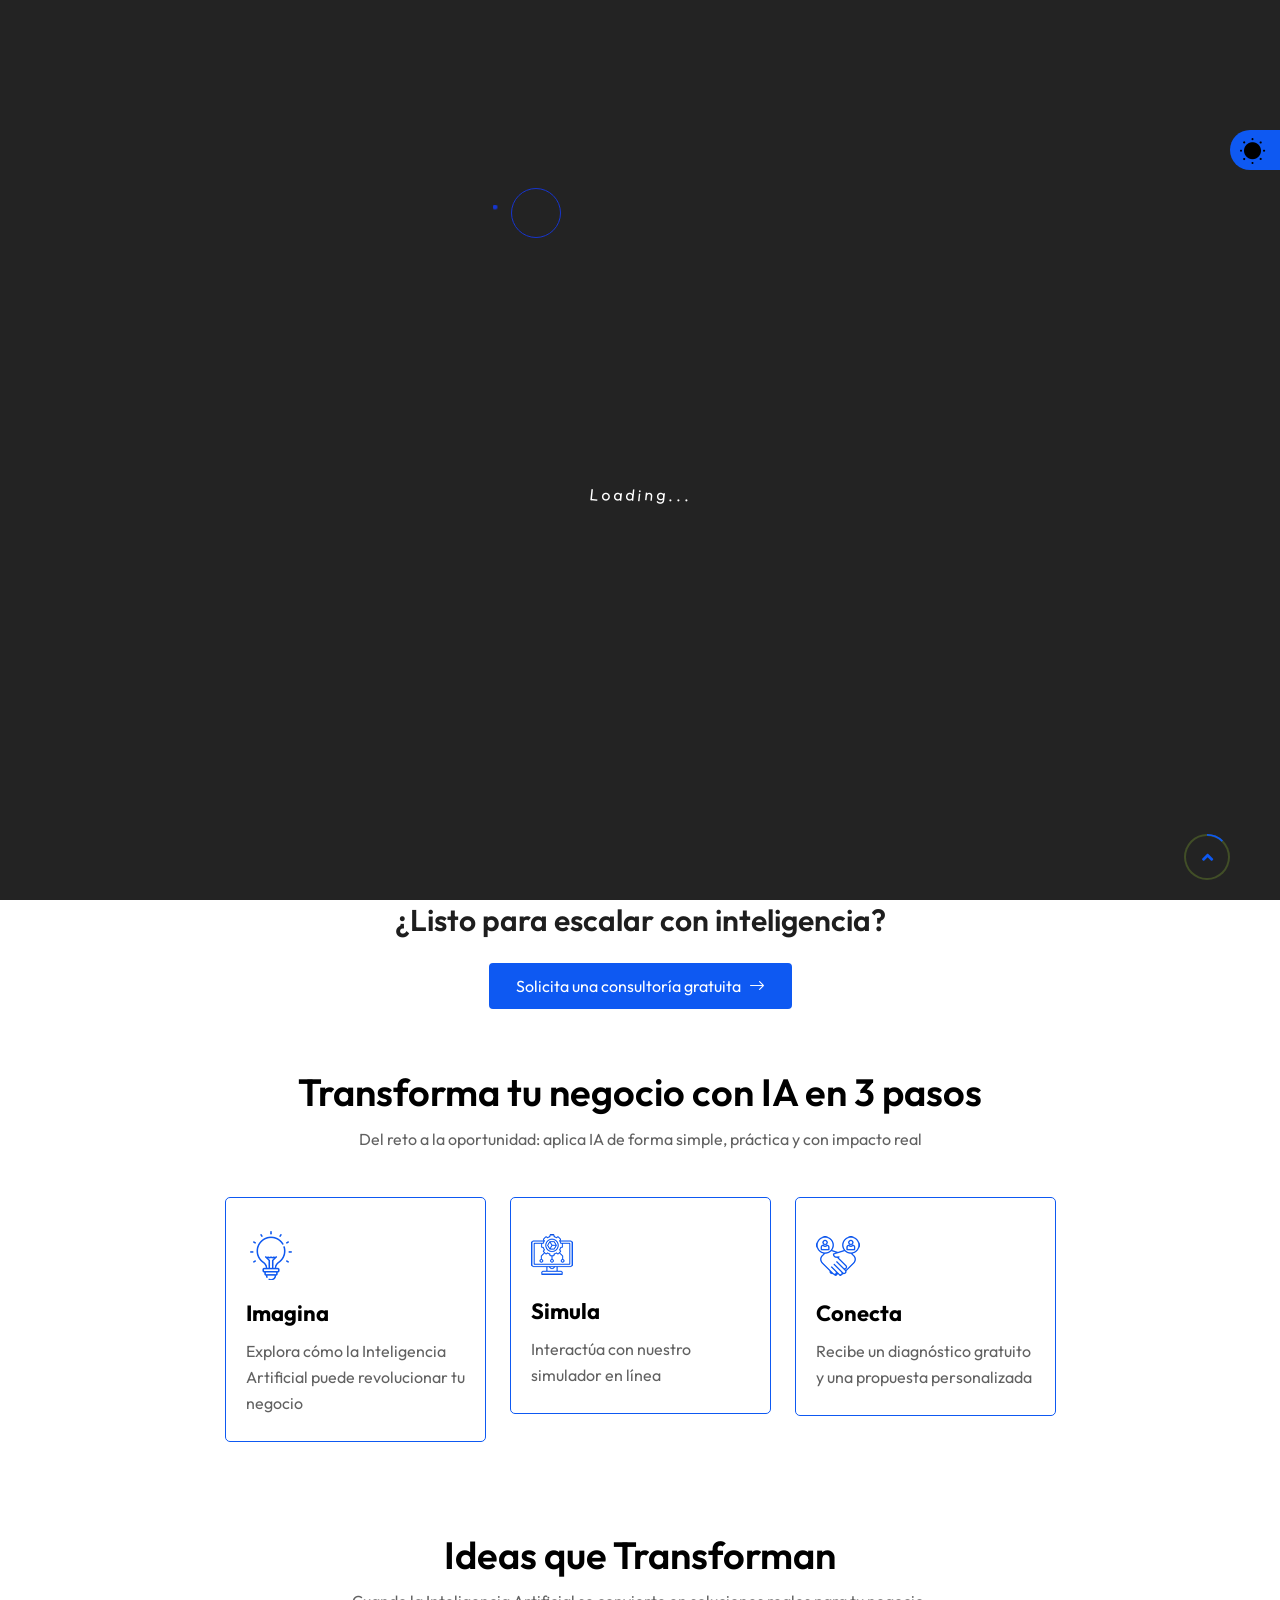
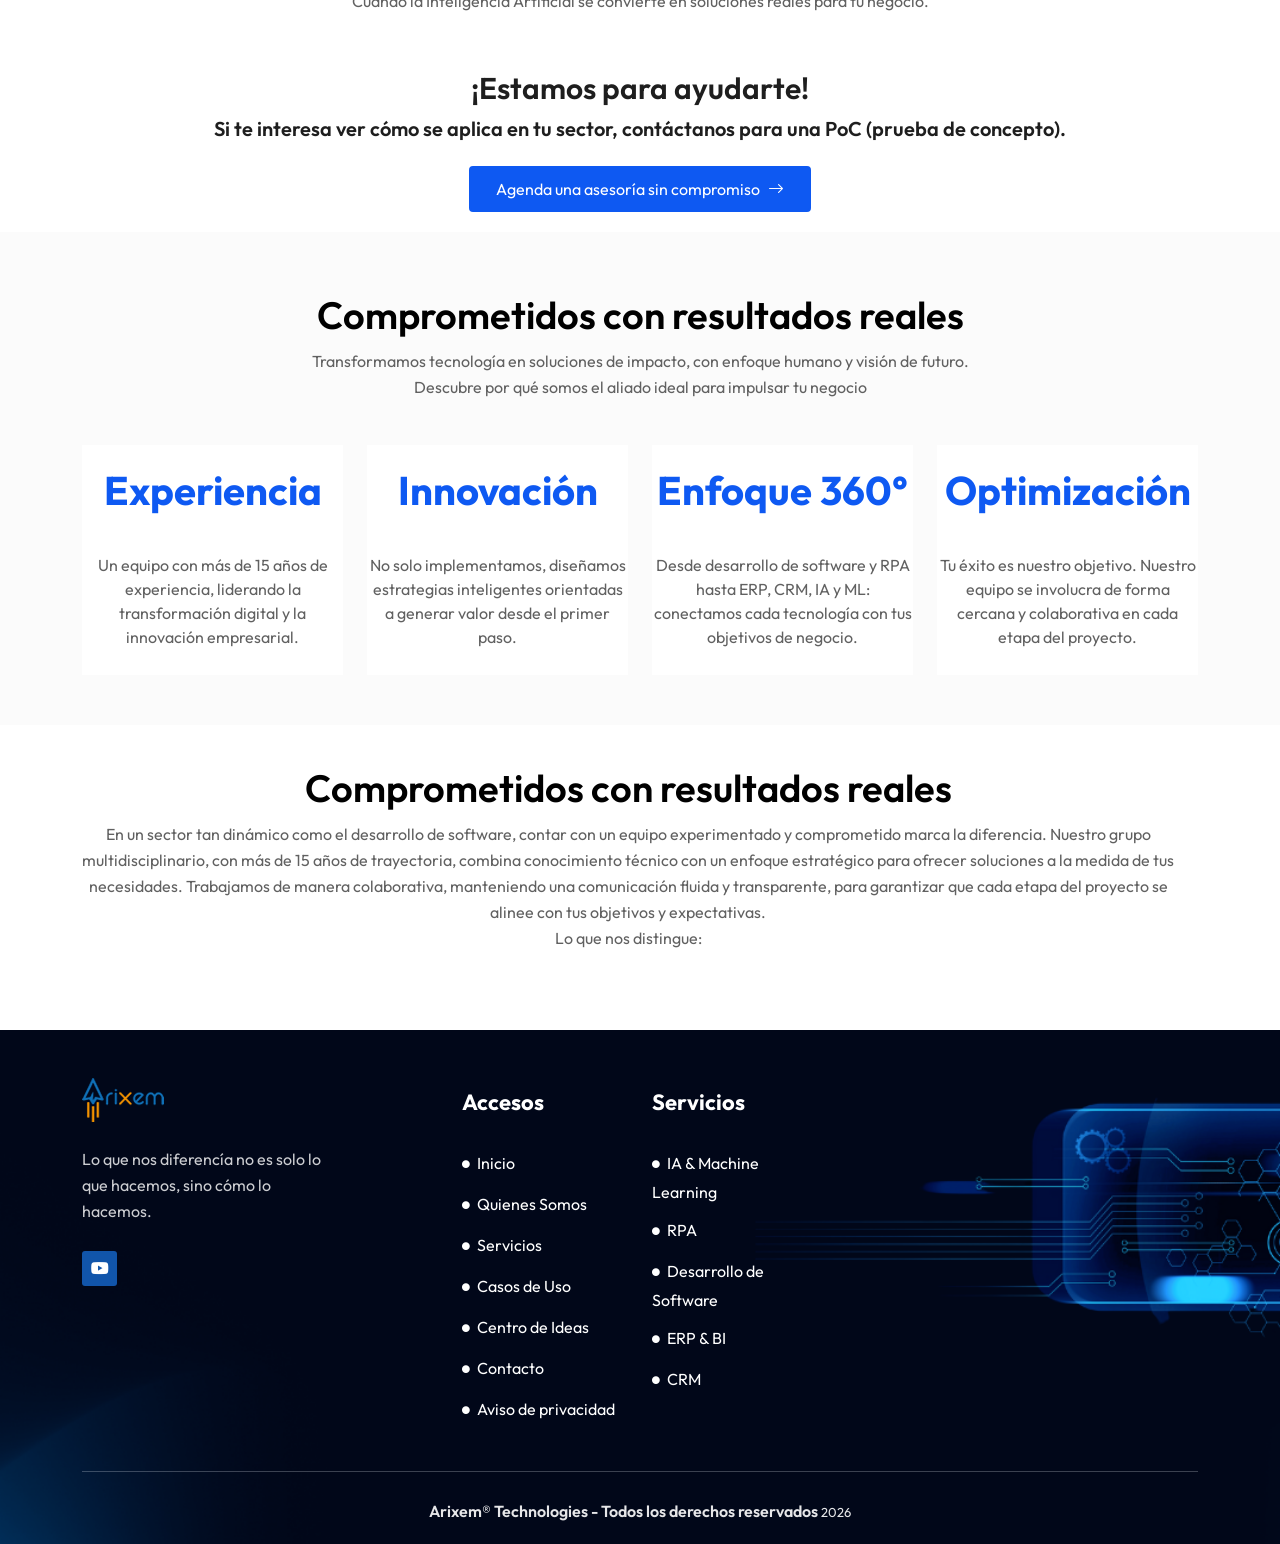
==== index.html @ f482f7c0 "feat: initial commit - static site migration from IONOS" ====
<!DOCTYPE html>
<html lang="en-US">
    <head>
        <meta charset="UTF-8" />
        <meta http-equiv="x-ua-compatible" content="ie=edge" />
        <title>Arixem Technologies</title>
        <meta name="description" content="" />
        <meta name="viewport" content="width=device-width, initial-scale=1" />
        <!-- Favicon -->
        <link rel="icon" type="image/png" sizes="56x56" href="assets/images/fav-icon/icon.png" />

        <!-- bootstrap CSS -->
        <link rel="stylesheet" href="assets/css/bootstrap.min.css" type="text/css" media="all" />
        <!-- carousel CSS -->
        <link rel="stylesheet" href="assets/css/owl.carousel.min.css" type="text/css" media="all" />
        <!-- animate CSS -->
        <link rel="stylesheet" href="assets/css/animate.css" type="text/css" media="all" />
        <!-- animated-text CSS -->
        <link rel="stylesheet" href="assets/css/animated-text.css" type="text/css" media="all" />
        <!-- font-awesome CSS -->
        <link rel="stylesheet" href="assets/css/all.min.css" type="text/css" media="all" />
        <!-- font-flaticon CSS -->
        <link rel="stylesheet" href="assets/css/flaticon.css" type="text/css" media="all" />
        <!-- theme-default CSS -->
        <link rel="stylesheet" href="assets/css/theme-default.css" type="text/css" media="all" />
        <!-- meanmenu CSS -->
        <link rel="stylesheet" href="assets/css/meanmenu.min.css" type="text/css" media="all" />
        <!-- transitions CSS -->
        <link rel="stylesheet" href="assets/css/owl.transitions.css" type="text/css" media="all" />
        <!-- venobox CSS -->
        <link rel="stylesheet" href="venobox/venobox.css" type="text/css" media="all" />
        <!-- bootstrap icons -->
        <link rel="stylesheet" href="assets/css/bootstrap-icons.css" type="text/css" media="all" />
        <!-- Main Style CSS -->
        <link rel="stylesheet" href="assets/css/style.css" type="text/css" media="all" />
        <!-- responsive CSS -->
        <link rel="stylesheet" href="assets/css/responsive.css" type="text/css" media="all" />
        <!-- ScrollCue CSS -->
        <link rel="stylesheet" href="assets/css/scrollCue.css" type="text/css" media="all" />

        <link rel="stylesheet" href="assets/css/dark.css" type="text/css" media="all" />
        <!-- modernizr js -->
        <script src="assets/js/vendor/modernizr-3.5.0.min.js"></script>
    </head>

    <body>
        <!--========== loder========= -->

        <div class="loader_bg">
            <div class="main-page">
                <div class="loader">
                    <div class="spin-blend"></div>
                    <div class="spin-blend"></div>
                    <div class="spin-blend"></div>
                    <div class="spin-blend"></div>
                    <div class="spin-blend"></div>
                </div>
                <div class="loading-text">
                    <div class="letter">L</div>
                    <div class="letter">o</div>
                    <div class="letter">a</div>
                    <div class="letter">d</div>
                    <div class="letter">i</div>
                    <div class="letter">n</div>
                    <div class="letter">g</div>
                    <div class="letter">.</div>
                    <div class="letter">.</div>
                    <div class="letter">.</div>
                </div>
            </div>
        </div>
        <!-- ==========loder-end ===============-->

        <div class="xs-sidebar-group info-group">
            <div class="xs-overlay xs-bg-black"></div>
            <div class="xs-sidebar-widget">
                <div class="sidebar-widget-container">
                    <div class="widget-heading">
                        <a href="#" class="close-side-widget">
                            <i class="far fa-times-circle"></i>
                        </a>
                    </div>
                    <div class="sidebar-textwidget">
                        <!-- Sidebar Info Content -->
                        <div class="sidebar-info-contents">
                            <div class="content-inner">
                                <div class="nav-logo">
                                    <a href="index.html"><img src="assets/images/home-1/f-logo.png" alt="logo" /></a>
                                </div>
                                <div class="content-box">
                                    <h2>Lo que nos mueve</h2>
                                    <p class="text">
                                        Impulsamos la transformación digital a través de soluciones estratégicas,
                                        integrando tecnología avanzada con un enfoque humano y cercano. Nuestro equipo
                                        multidisciplinario transforma innovación en eficiencia y datos en ventaja
                                        competitiva.
                                    </p>
                                </div>
                                <div class="contact-info">
                                    <h2>Contactanos</h2>
                                    <ul class="list-style-one">
                                        <li><span class="icon flaticon-email"></span>contacto@arixem.com.mx</li>
                                        <li>
                                            <span> <i class="bi bi-telephone-inbound"></i> </span>(+52) 55-8000-8348
                                        </li>
                                        <li>
                                            <span><i class="bi bi-geo-alt"></i></span>Javier Barros Sierra 540 Torre 1
                                            Piso 5, Santa Fe, Ciudad de México.
                                        </li>
                                        <li>
                                            <span><i class="bi bi-clock"></i></span>Lunes a Viernes: 09.00 a 18.00
                                        </li>
                                    </ul>
                                </div>
                                <!-- Social Box -->
                                <ul class="social-box">
                                    <li class="youtube">
                                        <a
                                            href="https://www.youtube.com/@arixemtechnologies"
                                            target="_blank"
                                            class="fab fa-youtube"
                                        ></a>
                                    </li>
                                </ul>
                            </div>
                        </div>
                    </div>
                </div>
            </div>
        </div>

        <div class="light-btn">
            <button class="switch" type="button" onclick="themeToggle()">
                <i class="bi bi-moon-fill"></i>
                <i class="bi bi-brightness-low-fill"></i>
            </button>
        </div>

        <!--==================================================-->
        <!-- start curser Area -->
        <!--==================================================-->

        <div class="curser" style="left: 536px; top: 213px"></div>
        <div class="curser2" style="left: 495px; top: 207px"></div>

        <!--==================================================-->
        <!-- End curser Area -->
        <!--==================================================-->
        <div id="menu-placeholder"></div>

        <!--==================================================-->
        <!-- Start Technology Hero Area -->
        <!--==================================================-->

        <!--==================================================-->
        <!-- start home-section  -->
        <!--==================================================-->

        <div class="hero-slide owl-carousel">
            <div class="slider-area align-items-center d-flex">
                <div class="container">
                    <div class="row">
                        <div class="col-lg-12">
                            <div class="slider-title">
                                <h1>
                                    El futuro no se espera, <br />
                                    se diseña
                                </h1>
                                <p>
                                    Con Inteligencia Artificial, transformamos procesos en ventajas, <br />
                                    innovación en crecimiento y datos en decisiones que definen <br />
                                    el liderazgo digital.
                                </p>
                                <p>¿Te imaginas todo lo que podrías lograr con la tecnología adecuada?</p>
                            </div>
                            <div class="section-button">
                                <a href="contact.html">Solicita una demo sin costo <i class="bi bi-arrow-right"></i></a>
                            </div>
                        </div>
                    </div>
                </div>
            </div>
            <div class="slider-area hero-bg align-items-center d-flex">
                <div class="container">
                    <div class="row">
                        <div class="col-lg-12">
                            <div class="slider-title">
                                <h1>
                                    El futuro lo lidera <br />
                                    quien actúa hoy
                                </h1>
                                <p>
                                    En Arixem, transformamos procesos, datos y visión de negocio <br />
                                    en resultados tangibles con ayuda de Inteligencia Artificial.
                                </p>
                                <p>¿Te imaginas todo lo que podrías lograr con la tecnología adecuada?</p>
                            </div>
                            <div class="section-button">
                                <a href="contact.html">Solicita una demo sin costo <i class="bi bi-arrow-right"></i></a>
                            </div>
                        </div>
                    </div>
                </div>
            </div>
        </div>

        <!--==================================================-->
        <!-- End Technology Hero Area -->
        <!--==================================================-->

        <!--==================================================-->
        <!-- Start Technology About Area -->
        <!--==================================================-->
        <div class="about-section">
            <div class="container">
                <div class="row align-items-center">
                    <div class="col-lg-6">
                        <div class="about-shape">
                            <img src="assets/images/home-1/about-shape.png" alt="" />
                        </div>
                        <div class="about-thumb">
                            <img src="assets/images/home-1/about-thumb.png" alt="" />
                        </div>
                    </div>
                    <div class="col-lg-6" data-cue="zoomIn">
                        <div class="section-title style-one">
                            <h2>
                                Tecnología con propósito, <br />
                                Impacto con visión de futuro
                            </h2>
                            <p>
                                Desarrollamos soluciones pensadas para transformar empresas y mejorar la vida de las
                                personas. Desde IA hasta automatización y software a medida, conectamos estrategia,
                                datos y talento para acelerar resultados reales.
                            </p>
                            <div class="about-content">
                                <ul>
                                    <li>
                                        <span><i class="fas fa-square-full"></i></span> Especialistas en IA, ML y
                                        automatización.
                                    </li>
                                    <li>
                                        <span><i class="fas fa-square-full"></i></span> Soluciones a medida con visión
                                        estratégica.
                                    </li>
                                    <li>
                                        <span><i class="fas fa-square-full"></i></span> Acompañamiento integral desde la
                                        idea hasta su Implementación.
                                    </li>
                                </ul>
                            </div>
                            <div class="about-button pt-25">
                                <a href="about.html">Conoce más <i class="bi bi-arrow-right"></i></a>
                            </div>
                        </div>
                    </div>
                </div>
            </div>
        </div>
        <br /><br />

        <!--==================================================-->
        <!-- End Technology About Area -->
        <!--==================================================-->

        <!--==================================================-->
        <!-- Start Technology service Area -->
        <!--==================================================-->

        <div class="service-infinite">
            <div class="container">
                <div class="row">
                    <div class="col-lg-12">
                        <div class="section-title text-center styles">
                            <h2>Tecnología estratégica para escalar tu negocio</h2>
                        </div>
                        <div class="service-disc">
                            <p>Transformamos procesos en ventajas competitivas con innovación</p>
                        </div>
                    </div>
                </div>
                <div class="row">
                    <div class="section-list owl-carousel">
                        <div class="col-lg-12" data-cue="zoomIn">
                            <div class="service-single-box">
                                <div class="service-thumb">
                                    <img src="assets/images/home-1/ser-1.png" alt="" />
                                </div>
                                <div class="service-content text-center">
                                    <div class="sub-title">
                                        <h3>Inteligencia Artificial & Machine Learning</h3>
                                    </div>
                                    <div class="services-disc">
                                        <p>
                                            Modelos predictivos y análisis avanzado que convierten datos en decisiones.
                                        </p>
                                    </div>
                                    <div class="service-button">
                                        <a href="service.html#service-section"
                                            >Ver más <i class="bi bi-arrow-right"></i
                                        ></a>
                                    </div>
                                </div>
                            </div>
                        </div>
                        <div class="col-lg-12" data-cue="zoomIn">
                            <div class="service-single-box">
                                <div class="service-thumb">
                                    <img src="assets/images/home-1/ser-2.png" alt="" />
                                </div>
                                <div class="service-content text-center">
                                    <div class="sub-title">
                                        <h3>Automatización de Procesos (RPA)</h3>
                                    </div>
                                    <div class="services-disc">
                                        <p>
                                            Robots de software que optimizan tareas repetitivas y mejoran la eficiencia
                                            operativa.
                                        </p>
                                    </div>
                                    <div class="service-button">
                                        <a href="service.html#service-section"
                                            >Ver más <i class="bi bi-arrow-right"></i
                                        ></a>
                                    </div>
                                </div>
                            </div>
                        </div>
                        <div class="col-lg-12" data-cue="zoomIn">
                            <div class="service-single-box">
                                <div class="service-thumb">
                                    <img src="assets/images/home-1/ser-3.png" alt="" />
                                </div>
                                <div class="service-content text-center">
                                    <div class="sub-title">
                                        <h3>Desarrollo de Software</h3>
                                        <br />
                                    </div>
                                    <div class="services-disc">
                                        <p>
                                            Soluciones digitales escalables, integraciones personalizadas y plataformas
                                            a medida.
                                        </p>
                                    </div>
                                    <div class="service-button">
                                        <a href="service.html#service-section"
                                            >Ver más <i class="bi bi-arrow-right"></i
                                        ></a>
                                    </div>
                                </div>
                            </div>
                        </div>
                        <div class="col-lg-12" data-cue="zoomIn">
                            <div class="service-single-box">
                                <div class="service-thumb">
                                    <img src="assets/images/home-1/ser-4.png" alt="" />
                                </div>
                                <div class="service-content text-center">
                                    <div class="sub-title">
                                        <h3>ERP & Business Intelligence</h3>
                                    </div>
                                    <div class="services-disc">
                                        <p>
                                            Implementación y optimización en SAP, Oracle y sistemas que integran tu
                                            operación.
                                        </p>
                                        <br />
                                    </div>
                                    <div class="service-button">
                                        <a href="service.html#service-section"
                                            >Ver más <i class="bi bi-arrow-right"></i
                                        ></a>
                                    </div>
                                </div>
                            </div>
                        </div>
                        <div class="col-lg-12" data-cue="zoomIn">
                            <div class="service-single-box">
                                <div class="service-thumb">
                                    <img src="assets/images/home-1/ser-5.png" alt="" />
                                </div>
                                <div class="service-content text-center">
                                    <div class="sub-title">
                                        <h3>CRM (Customer Relationship Management)</h3>
                                    </div>
                                    <div class="services-disc">
                                        <p>
                                            Conectamos ventas, marketing y atención con plataformas líderes como
                                            Salesforce.
                                        </p>
                                    </div>
                                    <div class="service-button">
                                        <a href="service.html#service-section"
                                            >Ver más <i class="bi bi-arrow-right"></i
                                        ></a>
                                    </div>
                                </div>
                            </div>
                        </div>
                    </div>
                </div>
            </div>
        </div>

        <div class="row">
            <div class="col-lg-12">
                <div class="section-title text-center styles">
                    <h3>¿Listo para escalar con inteligencia?</h3>
                    <div class="about-button pt-25">
                        <a href="contact.html">Solicita una consultoría gratuita <i class="bi bi-arrow-right"></i></a>
                    </div>
                </div>
            </div>
        </div>

        <!--==================================================-->
        <!-- End Technology service Area -->
        <!--==================================================-->

        <!--==================================================-->
        <!-- start feature-two-section  -->
        <!--==================================================-->

        <div class="feature-section">
            <div class="container">
                <div class="row">
                    <div class="col-lg-12">
                        <div class="section-title text-center styles">
                            <h2>Transforma tu negocio con IA en 3 pasos</h2>
                        </div>
                        <div class="service-disc">
                            <p>Del reto a la oportunidad: aplica IA de forma simple, práctica y con impacto real</p>
                        </div>
                    </div>
                </div>
                <div class="row d-flex justify-content-center" data-cues="flipInY">
                    <div class="col-lg-3 col-md-6">
                        <div class="feature-single-box">
                            <div class="feature-inner-box">
                                <div class="feature-icon">
                                    <img src="assets/images/home-1/fea-icon.png" alt="" />
                                </div>
                                <div class="feature-content">
                                    <h2>Imagina</h2>
                                    <p>Explora cómo la Inteligencia Artificial puede revolucionar tu negocio</p>
                                </div>
                            </div>
                            <div class="feature-out-box">
                                <div class="feature-content White">
                                    <h2>Imagina</h2>
                                    <p>Explora cómo la Inteligencia Artificial puede revolucionar tu negocio</p>
                                </div>
                                <div class="section-button style-1">
                                    <a href="ideas.html">Ver más <i class="bi bi-arrow-right"></i></a>
                                </div>
                            </div>
                        </div>
                    </div>
                    <div class="col-lg-3 col-md-6">
                        <div class="feature-single-box">
                            <div class="feature-inner-box">
                                <div class="feature-icon">
                                    <img src="assets/images/home-1/fea-icon-2.png" alt="" />
                                </div>
                                <div class="feature-content">
                                    <h2>Simula</h2>
                                    <p>Interactúa con nuestro simulador en línea</p>
                                </div>
                            </div>
                            <div class="feature-out-box">
                                <div class="feature-content White">
                                    <h2>Simula</h2>
                                    <p>Interactúa con nuestro simulador en línea</p>
                                </div>
                                <div class="section-button style-1">
                                    <a href="#">Proximamente <i class="bi bi-arrow-right"></i></a>
                                </div>
                            </div>
                        </div>
                    </div>
                    <div class="col-lg-3 col-md-6">
                        <div class="feature-single-box">
                            <div class="feature-inner-box">
                                <div class="feature-icon">
                                    <img src="assets/images/home-1/fea-icon-3.png" alt="" />
                                </div>
                                <div class="feature-content">
                                    <h2>Conecta</h2>
                                    <p>Recibe un diagnóstico gratuito y una propuesta personalizada</p>
                                </div>
                            </div>
                            <div class="feature-out-box">
                                <div class="feature-content White">
                                    <h2>Conecta</h2>
                                    <p>Recibe un diagnóstico gratuito y una propuesta personalizada</p>
                                </div>
                                <div class="section-button style-1">
                                    <a href="contact.html">Ver más <i class="bi bi-arrow-right"></i></a>
                                </div>
                            </div>
                        </div>
                    </div>
                </div>
            </div>
        </div>

        <!--==================================================-->
        <!-- end feature-two-section  -->
        <!--==================================================-->

        <!--==================================================-->
        <!-- Start Technology Blog Area -->
        <!--==================================================-->

        <div class="project-section">
            <div class="container">
                <div class="row">
                    <div class="col-lg-12">
                        <div class="section-title text-center styles">
                            <h2>Ideas que Transforman</h2>
                        </div>
                        <div class="service-disc">
                            <p>Cuando la Inteligencia Artificial se convierte en soluciones reales para tu negocio.</p>
                        </div>
                    </div>
                </div>
                <div class="row">
                    <div class="section-list owl-carousel">
                        <div class="col-lg-12" data-cue="zoomIn">
                            <div class="service-single-box">
                                <div class="service-thumb">
                                    <img src="assets/images/home-1/proj-1.png" alt="" />
                                </div>
                                <div class="service-content text-center">
                                    <div class="sub-title">
                                        <h3>
                                            <a href="service-details.html">Modelos predictivos (Retail)</a>
                                        </h3>
                                    </div>
                                    <div class="services-disc">
                                        <p>
                                            Tomando tu información podemos crear un modelo que pronostique la salud de
                                            tus ventas
                                        </p>
                                    </div>
                                    <div class="service-button">
                                        <a href="cases.html">Ver más <i class="bi bi-arrow-right"></i></a>
                                    </div>
                                </div>
                            </div>
                        </div>
                        <div class="col-lg-12" data-cue="zoomIn">
                            <div class="service-single-box">
                                <div class="service-thumb">
                                    <img src="assets/images/home-1/proj-2.png" alt="" />
                                </div>
                                <div class="service-content text-center">
                                    <div class="sub-title">
                                        <h3><a href="service-details.html">Asistentes Virtuales Inteligentes</a></h3>
                                    </div>
                                    <div class="services-disc">
                                        <p>Atención automática sin perder el toque humano</p>
                                    </div>
                                    <div class="service-button">
                                        <a href="cases.html">Ver más <i class="bi bi-arrow-right"></i></a>
                                    </div>
                                </div>
                            </div>
                        </div>
                        <div class="col-lg-12" data-cue="zoomIn">
                            <div class="service-single-box">
                                <div class="service-thumb">
                                    <img src="assets/images/home-1/proj-3.png" alt="" />
                                </div>
                                <div class="service-content text-center">
                                    <div class="sub-title">
                                        <h3><a href="service-details.html">Reportes Automatizados con IA</a></h3>
                                    </div>
                                    <div class="services-disc">
                                        <p>Análisis de métricas, recomendaciones basadas, BI</p>
                                    </div>
                                    <br />
                                    <div class="service-button">
                                        <a href="cases.html">Ver más <i class="bi bi-arrow-right"></i></a>
                                    </div>
                                </div>
                            </div>
                        </div>
                        <div class="col-lg-12" data-cue="zoomIn">
                            <div class="service-single-box">
                                <div class="service-thumb">
                                    <img src="assets/images/home-1/proj-4.png" alt="" />
                                </div>
                                <div class="service-content text-center">
                                    <div class="sub-title">
                                        <h3><a href="service-details.html">Lead Scoring Inteligente</a></h3>
                                    </div>
                                    <div class="services-disc">
                                        <p>
                                            Detectar automáticamente los prospectos con mayor probabilidad de conversión
                                        </p>
                                    </div>
                                    <br />
                                    <div class="service-button">
                                        <a href="cases.html">Ver más <i class="bi bi-arrow-right"></i></a>
                                    </div>
                                </div>
                            </div>
                        </div>
                        <div class="col-lg-12" data-cue="zoomIn">
                            <div class="service-single-box">
                                <div class="service-thumb">
                                    <img src="assets/images/home-1/proj-5.png" alt="" />
                                </div>
                                <div class="service-content text-center">
                                    <div class="sub-title">
                                        <h3><a href="service-details.html">Automatización de Procesos</a></h3>
                                    </div>
                                    <div class="services-disc">
                                        <p>Reducción de tiempos operativos en un 80%</p>
                                    </div>
                                    <br />
                                    <br />
                                    <div class="service-button">
                                        <a href="cases.html">Ver más <i class="bi bi-arrow-right"></i></a>
                                    </div>
                                </div>
                            </div>
                        </div>
                    </div>
                </div>
                <div class="row">
                    <div class="col-lg-12">
                        <div class="section-title text-center styles">
                            <h3>¡Estamos para ayudarte!</h3>
                            <h5>
                                Si te interesa ver cómo se aplica en tu sector, contáctanos para una PoC (prueba de
                                concepto).
                            </h5>
                            <div class="about-button pt-25">
                                <a href="contact.html"
                                    >Agenda una asesoría sin compromiso <i class="bi bi-arrow-right"></i
                                ></a>
                            </div>
                        </div>
                    </div>
                </div>
            </div>
        </div>

        <!--==================================================-->
        <!-- End Technology Blog Area -->
        <!--==================================================-->

        <!--==================================================-->
        <!-- Start Technology counter Area -->
        <!--==================================================-->

        <div class="counter-section">
            <div class="container">
                <div class="row">
                    <div class="col-lg-12">
                        <div class="section-title text-center styles">
                            <h2>Comprometidos con resultados reales</h2>
                        </div>
                        <div class="service-disc">
                            <p>
                                Transformamos tecnología en soluciones de impacto, con enfoque humano y visión de
                                futuro. <br />
                                Descubre por qué somos el aliado ideal para impulsar tu negocio
                            </p>
                        </div>
                    </div>
                </div>
                <div class="row" data-cue="zoomIn">
                    <div class="col-lg-3">
                        <div class="counter-box">
                            <div class="counter-title">
                                <h1>Experiencia</h1>
                            </div>
                            <div class="sub-content">
                                <h3>&nbsp;</h3>
                            </div>
                            <div class="counter-text">
                                <p>
                                    Un equipo con más de 15 años de experiencia, liderando la transformación digital y
                                    la innovación empresarial.
                                </p>
                            </div>
                        </div>
                    </div>
                    <div class="col-lg-3">
                        <div class="counter-box">
                            <div class="counter-title">
                                <h1>Innovación</h1>
                            </div>
                            <div class="sub-content">
                                <h3>&nbsp;</h3>
                            </div>
                            <div class="counter-text">
                                <p>
                                    No solo implementamos, diseñamos estrategias inteligentes orientadas a generar valor
                                    desde el primer paso.
                                </p>
                            </div>
                        </div>
                    </div>
                    <div class="col-lg-3">
                        <div class="counter-box">
                            <div class="counter-title">
                                <h1>Enfoque 360°</h1>
                            </div>
                            <div class="sub-content">
                                <h3>&nbsp;</h3>
                            </div>
                            <div class="counter-text">
                                <p>
                                    Desde desarrollo de software y RPA hasta ERP, CRM, IA y ML: conectamos cada
                                    tecnología con tus objetivos de negocio.
                                </p>
                            </div>
                        </div>
                    </div>
                    <div class="col-lg-3">
                        <div class="counter-box">
                            <div class="counter-title">
                                <h1>Optimización</h1>
                            </div>
                            <div class="sub-content">
                                <h3>&nbsp;</h3>
                            </div>
                            <div class="counter-text">
                                <p>
                                    Tu éxito es nuestro objetivo. Nuestro equipo se involucra de forma cercana y
                                    colaborativa en cada etapa del proyecto.
                                </p>
                            </div>
                        </div>
                    </div>
                </div>
            </div>
        </div>

        <!--==================================================-->
        <!-- End Technology counter Area -->
        <!--==================================================-->

        <!--==================================================-->
        <!-- Start Technology Testimonial Area -->
        <!--==================================================-->

        <div class="testimonial-section">
            <div class="container">
                <div class="row" data-cue="zoomIn">
                    <div class="row">
                        <div class="col-lg-12">
                            <div class="section-title text-center styles">
                                <h2>Comprometidos con resultados reales</h2>
                            </div>
                            <div class="service-disc">
                                <p>
                                    En un sector tan dinámico como el desarrollo de software, contar con un equipo
                                    experimentado y comprometido marca la diferencia. Nuestro grupo multidisciplinario,
                                    con más de 15 años de trayectoria, combina conocimiento técnico con un enfoque
                                    estratégico para ofrecer soluciones a la medida de tus necesidades. Trabajamos de
                                    manera colaborativa, manteniendo una comunicación fluida y transparente, para
                                    garantizar que cada etapa del proyecto se alinee con tus objetivos y expectativas.
                                    <br />
                                    Lo que nos distingue:
                                </p>
                            </div>
                        </div>
                    </div>
                </div>
                <div class="row">
                    <div class="testi-list owl-carousel">
                        <div class="col-lg-12">
                            <div class="single-testi-box">
                                <div class="testi-thumb">
                                    <img src="assets/images/home-1/tes-1.png" alt="" />
                                </div>
                                <div class="testi-content">
                                    <p>
                                        Nos enfocamos en entregar resultados que superen los estándares de calidad y
                                        aporten valor tangible a tu negocio.
                                    </p>
                                </div>
                                <div class="testi-author-title">
                                    <h3>Compromiso con la excelencia</h3>
                                </div>
                                <div class="testi-rating">
                                    <ul>
                                        <li><i class="fas fa-star"></i></li>
                                        <li><i class="fas fa-star"></i></li>
                                        <li><i class="fas fa-star"></i></li>
                                        <li><i class="fas fa-star"></i></li>
                                        <li><i class="fas fa-star"></i></li>
                                    </ul>
                                </div>
                            </div>
                        </div>
                        <div class="col-lg-12">
                            <div class="single-testi-box">
                                <div class="testi-thumb">
                                    <img src="assets/images/home-1/tes-2.png" alt="" />
                                </div>
                                <div class="testi-content">
                                    <p>
                                        Mantenemos un diálogo abierto y constante para asegurar claridad y confianza
                                        durante todo el proceso. <br />&nbsp;
                                    </p>
                                </div>
                                <div class="testi-author-title">
                                    <h3>Transparencia y comunicación</h3>
                                </div>
                                <div class="testi-rating">
                                    <ul>
                                        <li><i class="fas fa-star"></i></li>
                                        <li><i class="fas fa-star"></i></li>
                                        <li><i class="fas fa-star"></i></li>
                                        <li><i class="fas fa-star"></i></li>
                                        <li><i class="fas fa-star"></i></li>
                                    </ul>
                                </div>
                            </div>
                        </div>
                        <div class="col-lg-12">
                            <div class="single-testi-box">
                                <div class="testi-thumb">
                                    <img src="assets/images/home-1/tes-3.png" alt="" />
                                </div>
                                <div class="testi-content">
                                    <p>
                                        Incorporamos tecnologías y metodologías ágiles que optimizan el desarrollo y
                                        permiten adaptarnos rápidamente a los cambios.
                                    </p>
                                </div>
                                <div class="testi-author-title">
                                    <h3>Innovación aplicada</h3>
                                </div>
                                <div class="testi-rating">
                                    <ul>
                                        <li><i class="fas fa-star"></i></li>
                                        <li><i class="fas fa-star"></i></li>
                                        <li><i class="fas fa-star"></i></li>
                                        <li><i class="fas fa-star"></i></li>
                                        <li><i class="fas fa-star"></i></li>
                                    </ul>
                                </div>
                            </div>
                        </div>
                        <div class="col-lg-12">
                            <div class="single-testi-box">
                                <div class="testi-thumb">
                                    <img src="assets/images/home-1/tes-4.png" alt="" />
                                </div>
                                <div class="testi-content">
                                    <p>
                                        Desarrollamos soluciones escalables, seguras y sostenibles que acompañan el
                                        crecimiento de tu empresa.
                                    </p>
                                </div>
                                <div class="testi-author-title">
                                    <h3>Calidad robusta</h3>
                                </div>
                                <div class="testi-rating">
                                    <ul>
                                        <li><i class="fas fa-star"></i></li>
                                        <li><i class="fas fa-star"></i></li>
                                        <li><i class="fas fa-star"></i></li>
                                        <li><i class="fas fa-star"></i></li>
                                        <li><i class="fas fa-star"></i></li>
                                    </ul>
                                </div>
                            </div>
                        </div>
                        <div class="col-lg-12">
                            <div class="single-testi-box">
                                <div class="testi-thumb">
                                    <img src="assets/images/home-1/tes-5.png" alt="" />
                                </div>
                                <div class="testi-content">
                                    <p>
                                        La integración de diversas especialidades nos permite abordar cada proyecto
                                        desde múltiples perspectivas, garantizando soluciones integrales y efectivas.
                                    </p>
                                </div>
                                <div class="testi-author-title">
                                    <h3>Trabajo en equipo</h3>
                                </div>
                                <div class="testi-rating">
                                    <ul>
                                        <li><i class="fas fa-star"></i></li>
                                        <li><i class="fas fa-star"></i></li>
                                        <li><i class="fas fa-star"></i></li>
                                        <li><i class="fas fa-star"></i></li>
                                        <li><i class="fas fa-star"></i></li>
                                    </ul>
                                </div>
                            </div>
                        </div>
                    </div>
                </div>
            </div>
        </div>
        <!--==================================================-->
        <!-- End Technology Testimonial Area -->
        <!--==================================================-->

        <div id="footer-placeholder"></div>

        <!--==================================================-->
        <!-- Start scrollup section Section -->
        <!--==================================================-->
        <div class="prgoress_indicator active-progress">
            <svg class="progress-circle svg-content" width="100%" height="100%" viewBox="-1 -1 102 102">
                <path
                    d="M50,1 a49,49 0 0,1 0,98 a49,49 0 0,1 0,-98"
                    style="
                        transition: stroke-dashoffset 10ms linear 0s;
                        stroke-dasharray: 307.919, 307.919;
                        stroke-dashoffset: 270.456;
                    "
                ></path>
            </svg>
        </div>
        <!--==================================================-->
        <!-- Start scrollup section Section -->
        <!--==================================================-->
        <script src="assets/js/vendor/jquery-3.6.2.min.js"></script>

        <script src="assets/js/popper.min.js"></script>

        <script src="assets/js/bootstrap.min.js"></script>

        <script src="assets/js/owl.carousel.min.js"></script>

        <script src="assets/js/jquery.counterup.min.js"></script>

        <script src="assets/js/waypoints.min.js"></script>

        <script src="assets/js/wow.js"></script>

        <script src="assets/js/jquery.celendar.js"></script>

        <script src="assets/js/imagesloaded.pkgd.min.js"></script>

        <script src="venobox/venobox.js"></script>

        <script src="assets/js/animated-text.js"></script>

        <script src="venobox/venobox.min.js"></script>

        <script src="assets/js/isotope.pkgd.min.js"></script>

        <script src="assets/js/jquery.meanmenu.js"></script>

        <script src="assets/js/jquery.scrollUp.js"></script>

        <script src="assets/js/jquery.barfiller.js"></script>

        <script src="assets/js/theme.min.js"></script>

        <script src="assets/js/scrollCue.min.js"></script>

        <script>
            //curseer animation
            var curser = document.querySelector(".curser");
            var curser2 = document.querySelector(".curser2");
            document.addEventListener("mousemove", function (e) {
                curser.style.cssText = curser2.style.cssText = "left: " + e.clientX + "px; top: " + e.clientY + "px;";
            });
        </script>
        <script async src="https://www.googletagmanager.com/gtag/js?id=G-Q0LSPEP4LR"></script>
        <script>
            window.dataLayer = window.dataLayer || [];
            function gtag() {
                dataLayer.push(arguments);
            }
            gtag("js", new Date());

            gtag("config", "G-Q0LSPEP4LR");
        </script>
    </body>
</html>
---- assets/css/animated-text.css ----
.cd-words-wrapper{display:inline-block;position:relative;text-align:left}.cd-words-wrapper b{display:inline-block;position:absolute;white-space:nowrap;left:0;top:0}.cd-words-wrapper b.is-visible{position:relative}.no-js .cd-words-wrapper b{opacity:0}.no-js .cd-words-wrapper b.is-visible{opacity:1}.cd-headline.rotate-1 .cd-words-wrapper{-webkit-perspective:300px;-moz-perspective:300px;perspective:300px}.cd-headline.rotate-1 b{opacity:0;-webkit-transform-origin:50% 100%;-moz-transform-origin:50% 100%;-ms-transform-origin:50% 100%;-o-transform-origin:50% 100%;transform-origin:50% 100%;-webkit-transform:rotateX(180deg);-moz-transform:rotateX(180deg);-ms-transform:rotateX(180deg);-o-transform:rotateX(180deg);transform:rotateX(180deg)}.cd-headline.rotate-1 b.is-visible{opacity:1;-webkit-transform:rotateX(0deg);-moz-transform:rotateX(0deg);-ms-transform:rotateX(0deg);-o-transform:rotateX(0deg);transform:rotateX(0deg);-webkit-animation:cd-rotate-1-in 1.2s;-moz-animation:cd-rotate-1-in 1.2s;animation:cd-rotate-1-in 1.2s}.cd-headline.rotate-1 b.is-hidden{-webkit-transform:rotateX(180deg);-moz-transform:rotateX(180deg);-ms-transform:rotateX(180deg);-o-transform:rotateX(180deg);transform:rotateX(180deg);-webkit-animation:cd-rotate-1-out 1.2s;-moz-animation:cd-rotate-1-out 1.2s;animation:cd-rotate-1-out 1.2s}@-webkit-keyframes cd-rotate-1-in{0%{-webkit-transform:rotateX(180deg);opacity:0}35%{-webkit-transform:rotateX(120deg);opacity:0}65%{opacity:0}100%{-webkit-transform:rotateX(360deg);opacity:1}}@-moz-keyframes cd-rotate-1-in{0%{-moz-transform:rotateX(180deg);opacity:0}35%{-moz-transform:rotateX(120deg);opacity:0}65%{opacity:0}100%{-moz-transform:rotateX(360deg);opacity:1}}@keyframes cd-rotate-1-in{0%{-webkit-transform:rotateX(180deg);-moz-transform:rotateX(180deg);-ms-transform:rotateX(180deg);-o-transform:rotateX(180deg);transform:rotateX(180deg);opacity:0}35%{-webkit-transform:rotateX(120deg);-moz-transform:rotateX(120deg);-ms-transform:rotateX(120deg);-o-transform:rotateX(120deg);transform:rotateX(120deg);opacity:0}65%{opacity:0}100%{-webkit-transform:rotateX(360deg);-moz-transform:rotateX(360deg);-ms-transform:rotateX(360deg);-o-transform:rotateX(360deg);transform:rotateX(360deg);opacity:1}}@-webkit-keyframes cd-rotate-1-out{0%{-webkit-transform:rotateX(0deg);opacity:1}35%{-webkit-transform:rotateX(-40deg);opacity:1}65%{opacity:0}100%{-webkit-transform:rotateX(180deg);opacity:0}}@-moz-keyframes cd-rotate-1-out{0%{-moz-transform:rotateX(0deg);opacity:1}35%{-moz-transform:rotateX(-40deg);opacity:1}65%{opacity:0}100%{-moz-transform:rotateX(180deg);opacity:0}}@keyframes cd-rotate-1-out{0%{-webkit-transform:rotateX(0deg);-moz-transform:rotateX(0deg);-ms-transform:rotateX(0deg);-o-transform:rotateX(0deg);transform:rotateX(0deg);opacity:1}35%{-webkit-transform:rotateX(-40deg);-moz-transform:rotateX(-40deg);-ms-transform:rotateX(-40deg);-o-transform:rotateX(-40deg);transform:rotateX(-40deg);opacity:1}65%{opacity:0}100%{-webkit-transform:rotateX(180deg);-moz-transform:rotateX(180deg);-ms-transform:rotateX(180deg);-o-transform:rotateX(180deg);transform:rotateX(180deg);opacity:0}}.cd-headline.type .cd-words-wrapper{vertical-align:top;overflow:hidden}.cd-headline.type .cd-words-wrapper::after{content:'';position:absolute;right:0;top:50%;bottom:auto;-webkit-transform:translateY(-50%);-moz-transform:translateY(-50%);-ms-transform:translateY(-50%);-o-transform:translateY(-50%);transform:translateY(-50%);height:90%;width:1px;background-color:#aebcb9}.cd-headline.type .cd-words-wrapper.waiting::after{-webkit-animation:cd-pulse 1s infinite;-moz-animation:cd-pulse 1s infinite;animation:cd-pulse 1s infinite}.cd-headline.type .cd-words-wrapper.selected{background-color:#aebcb9}.cd-headline.type .cd-words-wrapper.selected::after{visibility:hidden}.cd-headline.type .cd-words-wrapper.selected b{color:#0d0d0d}.cd-headline.type b{visibility:hidden}.cd-headline.type b.is-visible{visibility:visible}.cd-headline.type i{position:absolute;visibility:hidden}.cd-headline.type i.in{position:relative;visibility:visible}@-webkit-keyframes cd-pulse{0%{-webkit-transform:translateY(-50%) scale(1);opacity:1}40%{-webkit-transform:translateY(-50%) scale(0.9);opacity:0}100%{-webkit-transform:translateY(-50%) scale(0);opacity:0}}@-moz-keyframes cd-pulse{0%{-moz-transform:translateY(-50%) scale(1);opacity:1}40%{-moz-transform:translateY(-50%) scale(0.9);opacity:0}100%{-moz-transform:translateY(-50%) scale(0);opacity:0}}@keyframes cd-pulse{0%{-webkit-transform:translateY(-50%) scale(1);-moz-transform:translateY(-50%) scale(1);-ms-transform:translateY(-50%) scale(1);-o-transform:translateY(-50%) scale(1);transform:translateY(-50%) scale(1);opacity:1}40%{-webkit-transform:translateY(-50%) scale(0.9);-moz-transform:translateY(-50%) scale(0.9);-ms-transform:translateY(-50%) scale(0.9);-o-transform:translateY(-50%) scale(0.9);transform:translateY(-50%) scale(0.9);opacity:0}100%{-webkit-transform:translateY(-50%) scale(0);-moz-transform:translateY(-50%) scale(0);-ms-transform:translateY(-50%) scale(0);-o-transform:translateY(-50%) scale(0);transform:translateY(-50%) scale(0);opacity:0}}.cd-headline.rotate-2 .cd-words-wrapper{-webkit-perspective:300px;-moz-perspective:300px;perspective:300px}.cd-headline.rotate-2 i, .cd-headline.rotate-2 em{display:inline-block;-webkit-backface-visibility:hidden;backface-visibility:hidden}.cd-headline.rotate-2 b{opacity:0}.cd-headline.rotate-2 i{-webkit-transform-style:preserve-3d;-moz-transform-style:preserve-3d;-ms-transform-style:preserve-3d;-o-transform-style:preserve-3d;transform-style:preserve-3d;-webkit-transform:translateZ(-20px) rotateX(90deg);-moz-transform:translateZ(-20px) rotateX(90deg);-ms-transform:translateZ(-20px) rotateX(90deg);-o-transform:translateZ(-20px) rotateX(90deg);transform:translateZ(-20px) rotateX(90deg);opacity:0}.is-visible .cd-headline.rotate-2 i{opacity:1}.cd-headline.rotate-2 i.in{-webkit-animation:cd-rotate-2-in 0.4s forwards;-moz-animation:cd-rotate-2-in 0.4s forwards;animation:cd-rotate-2-in 0.4s forwards}.cd-headline.rotate-2 i.out{-webkit-animation:cd-rotate-2-out 0.4s forwards;-moz-animation:cd-rotate-2-out 0.4s forwards;animation:cd-rotate-2-out 0.4s forwards}.cd-headline.rotate-2 em{-webkit-transform:translateZ(20px);-moz-transform:translateZ(20px);-ms-transform:translateZ(20px);-o-transform:translateZ(20px);transform:translateZ(20px)}.no-csstransitions .cd-headline.rotate-2 i{-webkit-transform:rotateX(0deg);-moz-transform:rotateX(0deg);-ms-transform:rotateX(0deg);-o-transform:rotateX(0deg);transform:rotateX(0deg);opacity:0}.no-csstransitions .cd-headline.rotate-2 i em{-webkit-transform:scale(1);-moz-transform:scale(1);-ms-transform:scale(1);-o-transform:scale(1);transform:scale(1)}.no-csstransitions .cd-headline.rotate-2 .is-visible i{opacity:1}@-webkit-keyframes cd-rotate-2-in{0%{opacity:0;-webkit-transform:translateZ(-20px) rotateX(90deg)}60%{opacity:1;-webkit-transform:translateZ(-20px) rotateX(-10deg)}100%{opacity:1;-webkit-transform:translateZ(-20px) rotateX(0deg)}}@-moz-keyframes cd-rotate-2-in{0%{opacity:0;-moz-transform:translateZ(-20px) rotateX(90deg)}60%{opacity:1;-moz-transform:translateZ(-20px) rotateX(-10deg)}100%{opacity:1;-moz-transform:translateZ(-20px) rotateX(0deg)}}@keyframes cd-rotate-2-in{0%{opacity:0;-webkit-transform:translateZ(-20px) rotateX(90deg);-moz-transform:translateZ(-20px) rotateX(90deg);-ms-transform:translateZ(-20px) rotateX(90deg);-o-transform:translateZ(-20px) rotateX(90deg);transform:translateZ(-20px) rotateX(90deg)}60%{opacity:1;-webkit-transform:translateZ(-20px) rotateX(-10deg);-moz-transform:translateZ(-20px) rotateX(-10deg);-ms-transform:translateZ(-20px) rotateX(-10deg);-o-transform:translateZ(-20px) rotateX(-10deg);transform:translateZ(-20px) rotateX(-10deg)}100%{opacity:1;-webkit-transform:translateZ(-20px) rotateX(0deg);-moz-transform:translateZ(-20px) rotateX(0deg);-ms-transform:translateZ(-20px) rotateX(0deg);-o-transform:translateZ(-20px) rotateX(0deg);transform:translateZ(-20px) rotateX(0deg)}}@-webkit-keyframes cd-rotate-2-out{0%{opacity:1;-webkit-transform:translateZ(-20px) rotateX(0)}60%{opacity:0;-webkit-transform:translateZ(-20px) rotateX(-100deg)}100%{opacity:0;-webkit-transform:translateZ(-20px) rotateX(-90deg)}}@-moz-keyframes cd-rotate-2-out{0%{opacity:1;-moz-transform:translateZ(-20px) rotateX(0)}60%{opacity:0;-moz-transform:translateZ(-20px) rotateX(-100deg)}100%{opacity:0;-moz-transform:translateZ(-20px) rotateX(-90deg)}}@keyframes cd-rotate-2-out{0%{opacity:1;-webkit-transform:translateZ(-20px) rotateX(0);-moz-transform:translateZ(-20px) rotateX(0);-ms-transform:translateZ(-20px) rotateX(0);-o-transform:translateZ(-20px) rotateX(0);transform:translateZ(-20px) rotateX(0)}60%{opacity:0;-webkit-transform:translateZ(-20px) rotateX(-100deg);-moz-transform:translateZ(-20px) rotateX(-100deg);-ms-transform:translateZ(-20px) rotateX(-100deg);-o-transform:translateZ(-20px) rotateX(-100deg);transform:translateZ(-20px) rotateX(-100deg)}100%{opacity:0;-webkit-transform:translateZ(-20px) rotateX(-90deg);-moz-transform:translateZ(-20px) rotateX(-90deg);-ms-transform:translateZ(-20px) rotateX(-90deg);-o-transform:translateZ(-20px) rotateX(-90deg);transform:translateZ(-20px) rotateX(-90deg)}}.cd-headline.loading-bar span{display:inline-block;padding: .2em 0}.cd-headline.loading-bar .cd-words-wrapper{overflow:hidden;vertical-align:top}.cd-headline.loading-bar .cd-words-wrapper::after{content:'';position:absolute;left:0;bottom:0;height:3px;width:0;background:#0096a7;z-index:2;-webkit-transition:width 0.3s -0.1s;-moz-transition:width 0.3s -0.1s;transition:width 0.3s -0.1s}.cd-headline.loading-bar .cd-words-wrapper.is-loading::after{width:100%;-webkit-transition:width 3s;-moz-transition:width 3s;transition:width 3s}.cd-headline.loading-bar b{top: .2em;opacity:0;-webkit-transition:opacity 0.3s;-moz-transition:opacity 0.3s;transition:opacity 0.3s}.cd-headline.loading-bar b.is-visible{opacity:1;top:0}.cd-headline.slide span{display:inline-block;padding: .2em 0}.cd-headline.slide .cd-words-wrapper{overflow:hidden;vertical-align:top}.cd-headline.slide b{opacity:0;top: .2em}.cd-headline.slide b.is-visible{top:0;opacity:1;-webkit-animation:slide-in 0.6s;-moz-animation:slide-in 0.6s;animation:slide-in 0.6s}.cd-headline.slide b.is-hidden{-webkit-animation:slide-out 0.6s;-moz-animation:slide-out 0.6s;animation:slide-out 0.6s}@-webkit-keyframes slide-in{0%{opacity:0;-webkit-transform:translateY(-100%)}60%{opacity:1;-webkit-transform:translateY(20%)}100%{opacity:1;-webkit-transform:translateY(0)}}@-moz-keyframes slide-in{0%{opacity:0;-moz-transform:translateY(-100%)}60%{opacity:1;-moz-transform:translateY(20%)}100%{opacity:1;-moz-transform:translateY(0)}}@keyframes slide-in{0%{opacity:0;-webkit-transform:translateY(-100%);-moz-transform:translateY(-100%);-ms-transform:translateY(-100%);-o-transform:translateY(-100%);transform:translateY(-100%)}60%{opacity:1;-webkit-transform:translateY(20%);-moz-transform:translateY(20%);-ms-transform:translateY(20%);-o-transform:translateY(20%);transform:translateY(20%)}100%{opacity:1;-webkit-transform:translateY(0);-moz-transform:translateY(0);-ms-transform:translateY(0);-o-transform:translateY(0);transform:translateY(0)}}@-webkit-keyframes slide-out{0%{opacity:1;-webkit-transform:translateY(0)}60%{opacity:0;-webkit-transform:translateY(120%)}100%{opacity:0;-webkit-transform:translateY(100%)}}@-moz-keyframes slide-out{0%{opacity:1;-moz-transform:translateY(0)}60%{opacity:0;-moz-transform:translateY(120%)}100%{opacity:0;-moz-transform:translateY(100%)}}@keyframes slide-out{0%{opacity:1;-webkit-transform:translateY(0);-moz-transform:translateY(0);-ms-transform:translateY(0);-o-transform:translateY(0);transform:translateY(0)}60%{opacity:0;-webkit-transform:translateY(120%);-moz-transform:translateY(120%);-ms-transform:translateY(120%);-o-transform:translateY(120%);transform:translateY(120%)}100%{opacity:0;-webkit-transform:translateY(100%);-moz-transform:translateY(100%);-ms-transform:translateY(100%);-o-transform:translateY(100%);transform:translateY(100%)}}.cd-headline.clip span{display:inline-block;padding: .2em 0}.cd-headline.clip .cd-words-wrapper{overflow:hidden;vertical-align:top}.cd-headline.clip .cd-words-wrapper::after{content:'';position:absolute;top:0;right:0;width:2px;height:100%;background-color:#aebcb9}.cd-headline.clip b{opacity:0}.cd-headline.clip b.is-visible{opacity:1}.cd-headline.zoom .cd-words-wrapper{-webkit-perspective:300px;-moz-perspective:300px;perspective:300px}.cd-headline.zoom b{opacity:0}.cd-headline.zoom b.is-visible{opacity:1;-webkit-animation:zoom-in 0.8s;-moz-animation:zoom-in 0.8s;animation:zoom-in 0.8s}.cd-headline.zoom b.is-hidden{-webkit-animation:zoom-out 0.8s;-moz-animation:zoom-out 0.8s;animation:zoom-out 0.8s}@-webkit-keyframes zoom-in{0%{opacity:0;-webkit-transform:translateZ(100px)}100%{opacity:1;-webkit-transform:translateZ(0)}}@-moz-keyframes zoom-in{0%{opacity:0;-moz-transform:translateZ(100px)}100%{opacity:1;-moz-transform:translateZ(0)}}@keyframes zoom-in{0%{opacity:0;-webkit-transform:translateZ(100px);-moz-transform:translateZ(100px);-ms-transform:translateZ(100px);-o-transform:translateZ(100px);transform:translateZ(100px)}100%{opacity:1;-webkit-transform:translateZ(0);-moz-transform:translateZ(0);-ms-transform:translateZ(0);-o-transform:translateZ(0);transform:translateZ(0)}}@-webkit-keyframes zoom-out{0%{opacity:1;-webkit-transform:translateZ(0)}100%{opacity:0;-webkit-transform:translateZ(-100px)}}@-moz-keyframes zoom-out{0%{opacity:1;-moz-transform:translateZ(0)}100%{opacity:0;-moz-transform:translateZ(-100px)}}@keyframes zoom-out{0%{opacity:1;-webkit-transform:translateZ(0);-moz-transform:translateZ(0);-ms-transform:translateZ(0);-o-transform:translateZ(0);transform:translateZ(0)}100%{opacity:0;-webkit-transform:translateZ(-100px);-moz-transform:translateZ(-100px);-ms-transform:translateZ(-100px);-o-transform:translateZ(-100px);transform:translateZ(-100px)}}.cd-headline.rotate-3 .cd-words-wrapper{-webkit-perspective:300px;-moz-perspective:300px;perspective:300px}.cd-headline.rotate-3 b{opacity:0}.cd-headline.rotate-3 i{display:inline-block;-webkit-transform:rotateY(180deg);-moz-transform:rotateY(180deg);-ms-transform:rotateY(180deg);-o-transform:rotateY(180deg);transform:rotateY(180deg);-webkit-backface-visibility:hidden;backface-visibility:hidden}.is-visible .cd-headline.rotate-3 i{-webkit-transform:rotateY(0deg);-moz-transform:rotateY(0deg);-ms-transform:rotateY(0deg);-o-transform:rotateY(0deg);transform:rotateY(0deg)}.cd-headline.rotate-3 i.in{-webkit-animation:cd-rotate-3-in 0.6s forwards;-moz-animation:cd-rotate-3-in 0.6s forwards;animation:cd-rotate-3-in 0.6s forwards}.cd-headline.rotate-3 i.out{-webkit-animation:cd-rotate-3-out 0.6s forwards;-moz-animation:cd-rotate-3-out 0.6s forwards;animation:cd-rotate-3-out 0.6s forwards}.no-csstransitions .cd-headline.rotate-3 i{-webkit-transform:rotateY(0deg);-moz-transform:rotateY(0deg);-ms-transform:rotateY(0deg);-o-transform:rotateY(0deg);transform:rotateY(0deg);opacity:0}.no-csstransitions .cd-headline.rotate-3 .is-visible i{opacity:1}@-webkit-keyframes cd-rotate-3-in{0%{-webkit-transform:rotateY(180deg)}100%{-webkit-transform:rotateY(0deg)}}@-moz-keyframes cd-rotate-3-in{0%{-moz-transform:rotateY(180deg)}100%{-moz-transform:rotateY(0deg)}}@keyframes cd-rotate-3-in{0%{-webkit-transform:rotateY(180deg);-moz-transform:rotateY(180deg);-ms-transform:rotateY(180deg);-o-transform:rotateY(180deg);transform:rotateY(180deg)}100%{-webkit-transform:rotateY(0deg);-moz-transform:rotateY(0deg);-ms-transform:rotateY(0deg);-o-transform:rotateY(0deg);transform:rotateY(0deg)}}@-webkit-keyframes cd-rotate-3-out{0%{-webkit-transform:rotateY(0)}100%{-webkit-transform:rotateY(-180deg)}}@-moz-keyframes cd-rotate-3-out{0%{-moz-transform:rotateY(0)}100%{-moz-transform:rotateY(-180deg)}}@keyframes cd-rotate-3-out{0%{-webkit-transform:rotateY(0);-moz-transform:rotateY(0);-ms-transform:rotateY(0);-o-transform:rotateY(0);transform:rotateY(0)}100%{-webkit-transform:rotateY(-180deg);-moz-transform:rotateY(-180deg);-ms-transform:rotateY(-180deg);-o-transform:rotateY(-180deg);transform:rotateY(-180deg)}}.cd-headline.scale b{opacity:0}.cd-headline.scale i{display:inline-block;opacity:0;-webkit-transform:scale(0);-moz-transform:scale(0);-ms-transform:scale(0);-o-transform:scale(0);transform:scale(0)}.is-visible .cd-headline.scale i{opacity:1}.cd-headline.scale i.in{-webkit-animation:scale-up 0.6s forwards;-moz-animation:scale-up 0.6s forwards;animation:scale-up 0.6s forwards}.cd-headline.scale i.out{-webkit-animation:scale-down 0.6s forwards;-moz-animation:scale-down 0.6s forwards;animation:scale-down 0.6s forwards}.no-csstransitions .cd-headline.scale i{-webkit-transform:scale(1);-moz-transform:scale(1);-ms-transform:scale(1);-o-transform:scale(1);transform:scale(1);opacity:0}.no-csstransitions .cd-headline.scale .is-visible i{opacity:1}@-webkit-keyframes scale-up{0%{-webkit-transform:scale(0);opacity:0}60%{-webkit-transform:scale(1.2);opacity:1}100%{-webkit-transform:scale(1);opacity:1}}@-moz-keyframes scale-up{0%{-moz-transform:scale(0);opacity:0}60%{-moz-transform:scale(1.2);opacity:1}100%{-moz-transform:scale(1);opacity:1}}@keyframes scale-up{0%{-webkit-transform:scale(0);-moz-transform:scale(0);-ms-transform:scale(0);-o-transform:scale(0);transform:scale(0);opacity:0}60%{-webkit-transform:scale(1.2);-moz-transform:scale(1.2);-ms-transform:scale(1.2);-o-transform:scale(1.2);transform:scale(1.2);opacity:1}100%{-webkit-transform:scale(1);-moz-transform:scale(1);-ms-transform:scale(1);-o-transform:scale(1);transform:scale(1);opacity:1}}@-webkit-keyframes scale-down{0%{-webkit-transform:scale(1);opacity:1}60%{-webkit-transform:scale(0);opacity:0}}@-moz-keyframes scale-down{0%{-moz-transform:scale(1);opacity:1}60%{-moz-transform:scale(0);opacity:0}}@keyframes scale-down{0%{-webkit-transform:scale(1);-moz-transform:scale(1);-ms-transform:scale(1);-o-transform:scale(1);transform:scale(1);opacity:1}60%{-webkit-transform:scale(0);-moz-transform:scale(0);-ms-transform:scale(0);-o-transform:scale(0);transform:scale(0);opacity:0}}.cd-headline.push b{opacity:0}.cd-headline.push b.is-visible{opacity:1;-webkit-animation:push-in 0.6s;-moz-animation:push-in 0.6s;animation:push-in 0.6s}.cd-headline.push b.is-hidden{-webkit-animation:push-out 0.6s;-moz-animation:push-out 0.6s;animation:push-out 0.6s}@-webkit-keyframes push-in{0%{opacity:0;-webkit-transform:translateX(-100%)}60%{opacity:1;-webkit-transform:translateX(10%)}100%{opacity:1;-webkit-transform:translateX(0)}}@-moz-keyframes push-in{0%{opacity:0;-moz-transform:translateX(-100%)}60%{opacity:1;-moz-transform:translateX(10%)}100%{opacity:1;-moz-transform:translateX(0)}}@keyframes push-in{0%{opacity:0;-webkit-transform:translateX(-100%);-moz-transform:translateX(-100%);-ms-transform:translateX(-100%);-o-transform:translateX(-100%);transform:translateX(-100%)}60%{opacity:1;-webkit-transform:translateX(10%);-moz-transform:translateX(10%);-ms-transform:translateX(10%);-o-transform:translateX(10%);transform:translateX(10%)}100%{opacity:1;-webkit-transform:translateX(0);-moz-transform:translateX(0);-ms-transform:translateX(0);-o-transform:translateX(0);transform:translateX(0)}}@-webkit-keyframes push-out{0%{opacity:1;-webkit-transform:translateX(0)}60%{opacity:0;-webkit-transform:translateX(110%)}100%{opacity:0;-webkit-transform:translateX(100%)}}@-moz-keyframes push-out{0%{opacity:1;-moz-transform:translateX(0)}60%{opacity:0;-moz-transform:translateX(110%)}100%{opacity:0;-moz-transform:translateX(100%)}}@keyframes push-out{0%{opacity:1;-webkit-transform:translateX(0);-moz-transform:translateX(0);-ms-transform:translateX(0);-o-transform:translateX(0);transform:translateX(0)}60%{opacity:0;-webkit-transform:translateX(110%);-moz-transform:translateX(110%);-ms-transform:translateX(110%);-o-transform:translateX(110%);transform:translateX(110%)}100%{opacity:0;-webkit-transform:translateX(100%);-moz-transform:translateX(100%);-ms-transform:translateX(100%);-o-transform:translateX(100%);transform:translateX(100%)}}
---- assets/css/theme-default.css ----
/*

font-family: 'Outfit', sans-serif;
*/
@import url('https://fonts.googleapis.com/css2?family=Outfit:wght@100;200;300;400;500;600;700;800;900&display=swap');
html,
body {
    overflow-x: hidden;
}

html {
    scroll-behavior: smooth;
}

body {
    font-size: 16px;
    line-height: 26px;
    color: #616161;
    font-weight: 400;
    text-align: left;
    font-family: 'Outfit', sans-serif;
}

p {
    font-size: 16px;
    line-height: 26px;
    color: #616161;
    font-weight: 400;
    font-family: 'Outfit', sans-serif;
}

h1,
h2,
h3,
h4,
h5,
h6 {
    color: #1e1e1e;
    font-family: 'Outfit', sans-serif;
    font-style: normal;
    margin-bottom: 0;
    margin-top: 11px;
    line-height: 1.2;
    font-weight: 600;
    -webkit-transition: .5s;
    transition: .5s;
    font-size: 36px;
}

a {
    -webkit-transition: all 0.3s ease-out 0s;
    transition: all 0.3s ease-out 0s;
}

a {
    color: #012549;
    text-decoration: none;
}

a:focus,
.btn:focus {
    text-decoration: none;
    outline: none;
}

a:focus,
a:hover {
    text-decoration: none;
    text-decoration: none;
}

.uppercase {
    text-transform: uppercase;
}

.capitalize {
    text-transform: capitalize;
}

h1 a,
h2 a,
h3 a,
h4 a,
h5 a,
h6 a {
    color: inherit;
    -webkit-transition: .5s;
    transition: .5s;
}

h1 {
    font-size: 50px;
}

h2 {
    font-size: 35px;

}

h3 {
    font-size: 30px;
}

h4 {
    font-size: 24px;
}

h5 {
    font-size: 20px;
}

h6 {
    font-size: 18px;
}

.white h1,
.white h2,
.white h3,
.white h4,
.white h5,
.white h6 {
    color: #fff;
}

.white p {
    color: #fff;
}

.white i {
    color: #fff;
}

ul {
    margin: 0px;
    padding: 0px;
}



ul {
    margin: 0;

    padding: 0;
}



input:focus,
button:focus {
    border-color: rgb(21, 144, 202);
    outline-color: rgb(21, 144, 202);
    border: 1px solid rgb(21, 144, 202);
}

textarea:focus {
    border-color: rgb(21, 144, 202);
    outline-color: rgb(21, 144, 202);
}

hr {
    margin: 4px 0 15px;
    padding: 0px;
    border-bottom: 1px solid #eceff8;
    border-top: 0px;
}

hr.style-2 {
    border-bottom: 1px dashed #f10;
}

hr.mp-0 {
    margin: 0;
    border-bottom: 1px solid #eceff8;
}

hr.mtb-40 {
    margin: 40px 0;
    border-bottom: 1px solid #eceff8;
    border-top: 0px;
}

label {
    color: #fff;
    cursor: pointer;
    font-size: 14px;
    font-weight: 400;
}

a,
i,
cite,
em,
var,
address,
dfn,
ol,
li,
ul {
    font-style: normal;
    font-weight: 400;
    list-style: none;
}

/* Default Background */
.bg_color {
    background: #43baff;
}

.bg_color2 {
    background: #211e3b !important;
}

.white_bg {
    background: #fff;
}

.bg_fixed {
    background-attachment: fixed;
}

.bg_before {
    position: relative;
}

.bg_before:before {
    position: absolute;
    content: "";
    left: 0;
    top: 0;
    height: 100%;
    width: 100%;
    background: rgba(12, 90, 219, 0.3);
}

.nagative_mb {
    position: relative;
    margin-bottom: -180px;
    z-index: 1;
}


*::-moz-selection {
    background: #4fc1f0;
    color: #454545;
    text-shadow: none;
}

::-moz-selection {
    background: #4fc1f0;
    color: #454545;
    text-shadow: none;
}

::selection {
    background: #4fc1f0;
    color: #454545;
    text-shadow: none;
}

::placeholder {
    color: #454545;
    font-size: 16px;
}

::-webkit-input-placeholder {
    /* Chrome/Opera/Safari */

    color: #454545;
}

::-moz-placeholder {
    /* Firefox 19+ */
    color: #454545;
}

:-ms-input-placeholder {
    /* IE 10+ */

    color: #454545;
}

:-moz-placeholder {
    /* Firefox 18- */

    color: #454545;
}

/* Contact Area */
.counter_area ::-moz-selection {
    color: #001d23;
    text-shadow: none;
}

.contact_area ::-moz-selection {
    color: #001d23;
    text-shadow: none;
}

.contact_area ::selection {
    color: #001d23;
    text-shadow: none;
}

.contact_area ::placeholder {
    color: #001d23;
    font-size: 16px;
}

.contact_area ::-webkit-input-placeholder {
    /* Chrome/Opera/Safari */
    color: #001d23;
}

.contact_area ::-moz-placeholder {
    /* Firefox 19+ */
    color: #001d23;
}

.contact_area :-ms-input-placeholder {
    /* IE 10+ */
    color: #001d23;
}

.contact_area :-moz-placeholder {
    /* Firefox 18- */
    color: #001d23;
}

.blog_reply ::-moz-selection {
    color: #151948;
}

.blog_reply ::-moz-selection {
    color: #151948;
}

.blog_reply ::selection {
    color: #151948;
}

.blog_reply::placeholder {
    color: #151948;
}

.blog_reply ::-webkit-input-placeholder {
    /* Chrome/Opera/Safari */
    color: #151948;
}

.blog_reply ::-moz-placeholder {
    /* Firefox 19+ */
    color: #151948;
}

.blog_reply :-ms-input-placeholder {
    /* IE 10+ */
    color: #151948;
}

.blog_reply :-moz-placeholder {
    /* Firefox 18- */
    color: #151948;
}

/* Padding Top Css */
.pt-350 {
    padding-top: 350px;
}

.pt-300 {
    padding-top: 300px;
}

.pt-280 {
    padding-top: 280px;
}

.pt-250 {
    padding-top: 250px;
}

.pt-200 {
    padding-top: 200px;
}

.pt-190 {
    padding-top: 190px;
}

.pt-180 {
    padding-top: 180px;
}

.pt-170 {
    padding-top: 170px;
}

.pt-160 {
    padding-top: 160px;
}

.pt-150 {
    padding-top: 150px;
}

.pt-140 {
    padding-top: 140px;
}

.pt-130 {
    padding-top: 130px;
}

.pt-120 {
    padding-top: 120px;
}

.pt-115 {
    padding-top: 115px;
}

.pt-110 {
    padding-top: 110px;
}

.pt-100 {
    padding-top: 100px;
}

.pt-95 {
    padding-top: 95px;
}

.pt-90 {
    padding-top: 90px;
}

.pt-85 {
    padding-top: 85px;
}

.pt-80 {
    padding-top: 80px;
}

.pt-75 {
    padding-top: 75px;
}

.pt-70 {
    padding-top: 70px;
}

.pt-65 {
    padding-top: 65px;
}

.pt-60 {
    padding-top: 60px;
}

.pt-55 {
    padding-top: 55px;
}

.pt-50 {
    padding-top: 50px;
}

.pt-45 {
    padding-top: 45px;
}

.pt-40 {
    padding-top: 40px;
}

.pt-35 {
    padding-top: 35px;
}

.pt-30 {
    padding-top: 30px;
}

.pt-25 {
    padding-top: 25px;
}

.pt-20 {
    padding-top: 20px;
}

.pt-15 {
    padding-top: 15px;
}

.pt-10 {
    padding-top: 10px;
}

/* Padding Bottom Css */
.pb-350 {
    padding-bottom: 350px;
}

.pb-250 {
    padding-bottom: 250px;
}

.pb-200 {
    padding-bottom: 200px;
}

.pb-190 {
    padding-bottom: 190px;
}

.pb-180 {
    padding-bottom: 180px;
}

.pb-170 {
    padding-bottom: 170px;
}

.pb-160 {
    padding-bottom: 160px;
}

.pb-150 {
    padding-bottom: 150px;
}

.pb-140 {
    padding-bottom: 140px;
}

.pb-135 {
    padding-bottom: 135px;
}

.pb-130 {
    padding-bottom: 130px;
}

.pb-120 {
    padding-bottom: 120px;
}

.pb-110 {
    padding-bottom: 110px;
}

.pb-100 {
    padding-bottom: 100px;
}

.pb-95 {
    padding-bottom: 95px;
}

.pb-90 {
    padding-bottom: 90px;
}

.pb-85 {
    padding-bottom: 85px;
}

.pb-80 {
    padding-bottom: 80px;
}

.pb-75 {
    padding-bottom: 75px;
}

.pb-70 {
    padding-bottom: 70px;
}

.pb-65 {
    padding-bottom: 65px;
}

.pb-60 {
    padding-bottom: 60px;
}

.pb-55 {
    padding-bottom: 55px;
}

.pb-50 {
    padding-bottom: 50px;
}

.pb-45 {
    padding-bottom: 45px;
}

.pb-40 {
    padding-bottom: 40px;
}

.pb-35 {
    padding-bottom: 35px;
}

.pb-30 {
    padding-bottom: 30px;
}

.pb-25 {
    padding-bottom: 25px;
}

.pb-20 {
    padding-bottom: 20px;
}

.pb-15 {
    padding-bottom: 15px;
}

.pb-10 {
    padding-bottom: 10px;
}

/* Padding Left Css */
.pl-120 {
    padding-left: 120px;
}

.pl-110 {
    padding-left: 110px;
}

.pl-100 {
    padding-left: 100px;
}

.pl-90 {
    padding-left: 90px;
}

.pl-80 {
    padding-left: 80px;
}

.pl-70 {
    padding-left: 70px;
}

.pl-60 {
    padding-left: 60px;
}

.pl-50 {
    padding-left: 50px;
}

.pl-40 {
    padding-left: 40px;
}

.pl-35 {
    padding-left: 35px;
}

.pl-30 {
    padding-left: 30px;
}

.pl-25 {
    padding-left: 25px;
}

.pl-20 {
    padding-left: 20px;
}

.pl-15 {
    padding-left: 15px;
}

.pl-10 {
    padding-left: 10px;
}

/* Padding Right Css */
.pr-120 {
    padding-right: 120px;
}

.pr-110 {
    padding-right: 110px;
}

.pr-100 {
    padding-right: 100px;
}

.pr-90 {
    padding-right: 90px;
}

.pr-80 {
    padding-right: 80px;
}

.pr-70 {
    padding-right: 70px;
}

.pr-60 {
    padding-right: 60px;
}

.pr-50 {
    padding-right: 50px;
}

.pr-40 {
    padding-right: 40px;
}

.pr-35 {
    padding-right: 35px;
}

.pr-30 {
    padding-right: 30px;
}

.pr-25 {
    padding-right: 25px;
}

.pr-20 {
    padding-right: 20px;
}

.pr-15 {
    padding-right: 15px;
}

.pr-10 {
    padding-right: 10px;
}

/* Margin Top Css */
.mt-200 {
    margin-top: 200px;
}

.mt-190 {
    margin-top: 190px;
}

.mt-180 {
    margin-top: 180px;
}

.mt-170 {
    margin-top: 170px;
}

.mt-160 {
    margin-top: 160px;
}

.mt-150 {
    margin-top: 150px;
}

.mt-140 {
    margin-top: 140px;
}

.mt-130 {
    margin-top: 130px;
}

.mt-120 {
    margin-top: 120px;
}

.mt-110 {
    margin-top: 110px;
}

.mt-100 {
    margin-top: 100px;
}

.mt-95 {
    margin-top: 95px;
}

.mt-90 {
    margin-top: 90px;
}

.mt-80 {
    margin-top: 80px;
}

.mt-75 {
    margin-top: 75px;
}

.mt-70 {
    margin-top: 70px;
}

.mt-65 {
    margin-top: 65px;
}

.mt-60 {
    margin-top: 60px;
}

.mt-55 {
    margin-top: 55px;
}

.mt-50 {
    margin-top: 50px;
}

.mt-45 {
    margin-top: 45px;
}

.mt-40 {
    margin-top: 40px;
}

.mt-35 {
    margin-top: 35px;
}

.mt-30 {
    margin-top: 30px;
}

.mt-25 {
    margin-top: 25px;
}

.mt-20 {
    margin-top: 20px;
}

.mt-15 {
    margin-top: 15px;
}

.mt-10 {
    margin-top: 10px;
}

/* Margin Bottom Css */
.mb-200 {
    margin-bottom: 200px;
}

.mb-190 {
    margin-bottom: 190px;
}

.mb-180 {
    margin-bottom: 180px;
}

.mb-170 {
    margin-bottom: 170px;
}

.mb-160 {
    margin-bottom: 160px;
}

.mb-150 {
    margin-bottom: 150px;
}

.mb-140 {
    margin-bottom: 140px;
}

.mb-130 {
    margin-bottom: 130px;
}

.mb-120 {
    margin-bottom: 120px;
}

.mb-110 {
    margin-bottom: 110px;
}

.mb-100 {
    margin-bottom: 100px;
}

.mb-95 {
    margin-bottom: 95px;
}

.mb-90 {
    margin-bottom: 90px;
}

.mb-80 {
    margin-bottom: 80px;
}

.mb-75 {
    margin-bottom: 75px;
}

.mb-70 {
    margin-bottom: 70px;
}

.mb-65 {
    margin-bottom: 65px;
}

.mb-60 {
    margin-bottom: 60px;
}

.mb-55 {
    margin-bottom: 55px;
}

.mb-50 {
    margin-bottom: 50px;
}

.mb-45 {
    margin-bottom: 45px;
}

.mb-40 {
    margin-bottom: 40px;
}

.mb-35 {
    margin-bottom: 35px;
}

.mb-30 {
    margin-bottom: 30px;
}

.mb-25 {
    margin-bottom: 25px;
}

.mb-20 {
    margin-bottom: 20px;
}

.mb-15 {
    margin-bottom: 15px;
}

.mb-10 {
    margin-bottom: 10px;
}

/* Margin Left Css */
.ml-200 {
    margin-left: 200px;
}

.ml-190 {
    margin-left: 190px;
}

.ml-180 {
    margin-left: 180px;
}

.ml-170 {
    margin-left: 170px;
}

.ml-160 {
    margin-left: 160px;
}

.ml-150 {
    margin-left: 150px;
}

.ml-140 {
    margin-left: 140px;
}

.ml-130 {
    margin-left: 130px;
}

.ml-120 {
    margin-left: 120px;
}

.ml-110 {
    margin-left: 110px;
}

.ml-100 {
    margin-left: 100px;
}

.ml-95 {
    margin-left: 95px;
}

.ml-90 {
    margin-left: 90px;
}

.ml-80 {
    margin-left: 80px;
}

.ml-75 {
    margin-left: 75px;
}

.ml-70 {
    margin-left: 70px;
}

.ml-65 {
    margin-left: 65px;
}

.ml-60 {
    margin-left: 60px;
}

.ml-55 {
    margin-left: 55px;
}

.ml-50 {
    margin-left: 50px;
}

.ml-45 {
    margin-left: 45px;
}

.ml-40 {
    margin-left: 40px;
}

.ml-35 {
    margin-left: 35px;
}

.ml-30 {
    margin-left: 30px;
}

.ml-25 {
    margin-left: 25px;
}

.ml-20 {
    margin-left: 20px;
}

.ml-15 {
    margin-left: 15px;
}

.ml-10 {
    margin-left: 10px;
}

/* Margin Right Css */
.mr-200 {
    margin-right: 200px;
}

.mr-190 {
    margin-right: 190px;
}

.mr-180 {
    margin-right: 180px;
}

.mr-170 {
    margin-right: 170px;
}

.mr-160 {
    margin-right: 160px;
}

.mr-150 {
    margin-right: 150px;
}

.mr-140 {
    margin-right: 140px;
}

.mr-130 {
    margin-right: 130px;
}

.mr-120 {
    margin-right: 120px;
}

.mr-110 {
    margin-right: 110px;
}

.mr-100 {
    margin-right: 100px;
}

.mr-95 {
    margin-right: 95px;
}

.mr-90 {
    margin-right: 90px;
}

.mr-80 {
    margin-right: 80px;
}

.mr-75 {
    margin-right: 75px;
}

.mr-70 {
    margin-right: 70px;
}

.mr-65 {
    margin-right: 65px;
}

.mr-60 {
    margin-right: 60px;
}

.mr-55 {
    margin-right: 55px;
}

.mr-50 {
    margin-right: 50px;
}

.mr-45 {
    margin-right: 45px;
}

.mr-40 {
    margin-right: 40px;
}

.mr-35 {
    margin-right: 35px;
}

.mr-30 {
    margin-right: 30px;
}

.mr-25 {
    margin-right: 25px;
}

.mr-20 {
    margin-right: 20px;
}

.mr-15 {
    margin-right: 15px;
}

.mr-10 {
    margin-right: 10px;
}
---- assets/css/style.css ----
/*===============================================
Template Name: Technology - HTML5 Template 
Author:  https://Templatemonstar.net/user/dreamit-solution
Description: Description
Version: 1.0.0
Text Domain:
Tags: agency, consulting, digital agency, digital marketing, digital marketing agency, marketing, marketing agency, media agency, portfolio, seo, seo agency, seo agency theme, seo marketing, smm, social media marketing agency.
================================================*/

/*TABLE OF CONTENTS*/
/*=====================
01.  Header Top Menu Area Css
02.  Nav Menu Area Css 
03.  Slider Area Css
04.  Section Title Css
05.  Service Area css
06.  About Area Css
07.  Counter Area Css
08.  Case Study Area Css
09.  Testimonial Area Css
10.  Process Area Css
11.  Team Area Css
12. Faq Area Css
13.  Brand Section Css
14. Call Do Section Css
15.  Form Box Css
16.  Skill Area Css
17.  Blog Area Css
18.  footer Area Css
19.  Subscribe Area Css
20.  Lines CSS
21.  Prossess Ber Css
22.  Scrollup Section
23.  Bounce Animation Css 
24.  Animation Dance
25.  Breadcumb Area Css
26.  abouts_areas Css
27.  Feture-Area Css
28.  Pricing Section Css
29.  Web Development Section CSS
30.  Contact  US Css
31.  Blog Sidber Widget CSS
32.  Case Study Details Css
33.  Search Box Css
34.  Loader Css
35.  Custom Css
=======================*/

/*==============header-main-area-start=====================*/

.Technology_nav_manu {
    transition: 0.5s;
    z-index: 2;
    position: relative;
    margin-bottom: -100px;
    border-bottom: 1px solid rgb(8 41 57);
}

.sticky {
    left: 0;
    margin: auto;
    position: fixed !important;
    top: 0;
    width: 100%;
    background-color: rgb(0, 0, 0);
    -webkit-box-shadow: 0 2px 5px -2px rgba(0, 0, 0, 0.1);
    box-shadow: 0 2px 5px -2px rgba(0, 0, 0, 0.1);
    transition: 0.5s !important;
    z-index: 922;
    -webkit-animation: 300ms running fadeInDown;
    animation: 500ms running fadeInUp;
    animation-name: slideInDown;
}

.sticky .Technology_menu > ul > li > a {
    color: rgb(255, 255, 255) !important;
}

.sticky .Technology_menu > ul > li > a:hover {
    color: rgb(14, 89, 242) !important;
}

.sticky .main-btn {
    background: rgb(14, 89, 242);
}

/*  Menu Css*/

nav.Technology_menu {
    text-align: right;
    position: relative;
    z-index: 1;
    margin-left: 11px;
}

.Technology_menu ul {
    list-style: none;
    display: inline-block;
    padding: 0;
    margin: 0;
}

.Technology_menu > ul > li {
    display: inline-block;
    position: relative;
    margin-right: 33px;
    z-index: 1;
}

.Technology_menu > ul > li > a {
    text-decoration: none;
    position: relative;
    font-size: 18px;
    display: block;
    transition: 0.5s;
    color: rgb(255, 255, 255);
    line-height: 2.875;
    font-weight: 600;
    margin: 20px 0 20px;
    border-bottom: 5px solid transparent;
    font-family: "Outfit", sans-serif;
}

.bg-up ul li a:hover {
    color: rgb(14, 89, 242) !important;
    transition: 0.5s;
}

.Technology_menu > ul > li > a:hover {
    color: rgb(14, 89, 242);
    border-bottom: 5px solid rgb(14, 89, 242);
}

nav.Technology_menu span {
    font-size: 11px;
    font-family: "Outfit", sans-serif;
}

/*menu button*/

.header-button {
    display: inline-block;
    margin-left: 28px;
}

.header-button a {
    font-size: 16px;
    display: inline-block;
    border-radius: 3px;
    padding: 17px 35px;
    position: relative;
    z-index: 1;
    color: rgb(255, 255, 255);
    background-color: rgb(14, 89, 242);
    border: 1px solid rgb(14, 89, 242);
    transition: 0.5s;
}

.header-button a::before {
    position: absolute;
    content: "";
    z-index: -1;
    left: 0;
    top: 0;
    right: 0;
    bottom: 0;
    background-color: rgb(0, 0, 0);
    border-radius: 3px;
    transform: scale(0);
    transition: 0.5s;
}

.header-button a:hover::before {
    transform: scale(1);
}

/*Style Two Nav Menu*/

.style-two.Technology_nav_manu {
    border-bottom: 1px solid rgba(255, 255, 255, 0.10196078431372549);
}

.style-two .Technology_menu > ul > li > a {
    color: rgb(255, 255, 255);
}

/*** Sub Menu Style 
==========================***/

.Technology_menu ul .sub-menu {
    position: absolute;
    left: 0;
    top: 130%;
    width: 217px;
    text-align: left;
    background-color: rgb(255, 255, 255);
    padding: 0;
    margin: 0;
    z-index: 1;
    -webkit-box-shadow: 0px 1px 3px rgba(0, 0, 0, 0.3);
    box-shadow: 0px 1px 3px rgba(0, 0, 0, 0.3);
    transition: 0.5s;
    visibility: hidden;
    opacity: 0;
}

.Technology_menu ul li:hover > .sub-menu {
    visibility: visible;
    top: 100%;
    opacity: 1;
}

.Technology_menu ul .sub-menu li {
    position: relative;
}

.Technology_menu ul .sub-menu li a {
    text-decoration: none;
    display: block;
    padding: 12px 20px;
    margin: 0;
    line-height: 1.3;
    letter-spacing: normal;
    font-size: 16px;
    font-weight: 500;
    text-transform: capitalize;
    -webkit-transition: 0.1s;
    transition: 0.1s;
    visibility: inherit !important;
    color: #101210 !important;
}

.Technology_menu ul li .sub-menu li a:before {
    position: absolute;
    content: "";
    width: 100%;
    height: 0;
    left: 0;
    bottom: 0;
    background-color: rgb(14, 89, 242);
    z-index: -1;
    transition: 0.5s;
}

.Technology_menu ul li .sub-menu li a:hover:before {
    height: 100%;
    top: 0;
}

.Technology_menu ul .sub-menu li:hover > a,
.Technology_menu ul .sub-menu .sub-menu li:hover > a,
.Technology_menu ul .sub-menu .sub-menu .sub-menu li:hover > a,
.Technology_menu ul .sub-menu .sub-menu .sub-menu .sub-menu li:hover > a {
    color: #fff !important;
    transition: 0.5s;
}

/* sub menu 2 
=================*/

.Technology_menu ul .sub-menu .sub-menu {
    left: 100%;
    top: 130%;
    opacity: 0;
    visibility: hidden;
}

.Technology_menu ul .sub-menu li:hover > .sub-menu {
    opacity: 1;
    visibility: visible;
    top: 0%;
}

/* sub menu 3 
==================*/

.Technology_menu ul .sub-menu .sub-menu li {
    position: relative;
}

.Technology_menu ul .sub-menu .sub-menu .sub-menu {
    right: 100%;
    left: auto;
    top: 130%;
    opacity: 0;
    visibility: hidden;
}

.Technology_menu ul .sub-menu .sub-menu li:hover > .sub-menu {
    opacity: 1;
    visibility: visible;
    top: 0%;
}

ul.sub-menu li a span {
    background-color: rgb(14, 89, 242);
    padding: 5px 10px;
    color: rgb(255, 255, 255);
    opacity: 1;
    font-family: "Outfit", sans-serif;
    border-radius: 2px;
    margin-left: 5px;
    transition: 0.5s;
}

ul.sub-menu li:hover a span {
    background: rgba(255, 255, 255, 0.2);
}

/* sub menu 4 
====================*/

.Technology_menu ul .sub-menu .sub-menu .sub-menu li {
    position: relative;
}

.Technology_menu ul .sub-menu .sub-menu .sub-menu li:hover > .sub-menu {
    opacity: 1;
    visibility: visible;
    top: 0%;
}

.Technology_menu li a:hover:before {
    width: 101%;
}

.Technology_nav_manu.sticky .logo_img {
    display: none;
}

.main_sticky {
    display: none;
}

.Technology_nav_manu.sticky .main_sticky {
    display: inherit;
}

.mobile-menu.mean-container {
    overflow: hidden;
}

/*=============sticky-header-area-end================*/

/*=============start-slide-section================*/

.slider-area {
    background-image: url(../images/home-1/home.png);
    background-position: center center;
    background-repeat: no-repeat;
    background-size: cover;
    height: 850px;
    position: relative;
}

.hero-bg {
    background-image: url(../images/home-1/home-2.png);
}

.slider-title h1 {
    font-size: 55px;
    color: rgb(255, 255, 255);
    font-weight: bold;
    line-height: 1.199;
    font-family: "Outfit", sans-serif;
}

.slider-title p {
    font-size: 18px;
    font-family: "Outfit";
    color: rgb(255, 255, 255);
    margin: 7px 0 25px;
}

.section-button {
    display: inline-block;
}

.section-button a {
    font-size: 18px;
    display: inline-block;
    border-radius: 3px;
    padding: 17px 28px;
    position: relative;
    color: rgb(255, 255, 255);
    margin-top: 5px;
    font-family: "Outfit", sans-serif;
    background-color: rgb(14, 89, 242);
    border: 1px solid rgb(14, 89, 242);
    z-index: 1;
    font-weight: bold;
    transition: 0.5s;
}

.section-button a::before {
    position: absolute;
    content: "";
    z-index: -1;
    right: 0;
    top: 0;
    width: 0;
    height: 100%;
    border-radius: 3px;
    transition: 0.5s;
    background-color: rgb(0, 0, 0);
}

.section-button-one {
    display: inline-block;
    margin-left: 28px;
}

.owl-carousel .owl-item img {
    display: inline-block;
}

.section-button-one a span {
    font-size: 18px;
    display: inline-block;
    margin-left: 5px;
    font-family: "Outfit", sans-serif;
    color: rgb(255, 255, 255);
}

.section-button a:hover:before {
    width: 100%;
    left: 0;
}

.header-button a i {
    top: 19px;
    display: inline-block;
    margin-left: 5px;
}

.hero-slide .owl-item.active .slider-title h1 {
    animation: fadeInDownBig ease 2s;
}

.hero-slide .owl-item.active .slider-title p {
    animation: fadeInRightBig ease 2s;
}

.hero-slide .owl-item.active .section-button a {
    animation: fadeInLeftBig ease 2s;
}

.hero-slide .owl-item.active .section-button-one a span {
    animation: fadeInLeftBig ease 2s;
}

.hero-slide .owl-item.active .section-button-one a img {
    animation: fadeInLeftBig ease 2s;
}

/*=============end-slide-section================*/

/*=============start-about-section================*/

.about-section {
    position: relative;
    padding: 55px 0 80px;
}

.about-thumb img {
    position: relative;
    left: -295px;
}

.about-shape {
    left: 70px;
    position: absolute;
    top: 45px;
    z-index: -1;
}

.rotateme {
    animation: rotate 15s linear infinite;
}

@keyframes rotate {
    0% {
        -webkit-transform: rotate(0deg);
        transform: rotate(0deg);
    }
    100% {
        -webkit-transform: rotate(360deg);
        transform: rotate(360deg);
    }
}

.style-one h2 {
    color: rgb(0, 0, 0) !important;
}

.about-content ul li {
    font-size: 22px;
    color: rgb(0, 0, 0);
    font-family: "Outfit", sans-serif;
    margin-bottom: 17px;
}

.about-content ul li span {
    color: rgb(14, 89, 242);
    display: inline-block;
    font-size: 6px;
    margin-right: 10px;
}

.sub-titles h3 {
    font-size: 18px;
    font-weight: bold;
    line-height: 1.091;
    margin: 25px 0 0;
    transition: 0.5s;
    font-family: "Outfit", sans-serif;
    color: rgb(0, 0, 0);
}

.about-icon i {
    font-size: 45px;
    display: inline-block;
    transition: 0.5s;
    color: rgb(14, 89, 242);
}

.sub-title h3 {
    font-size: 22px;
    color: rgb(0, 0, 0);
    font-weight: bold;
    line-height: 1.091;
    margin: 25px 0 0;
    transition: 0.5s;
    font-family: "Outfit", sans-serif;
}

.about-discs p {
    font-size: 16px;
    transition: 0.5s;
    color: rgb(97, 97, 97);
    margin-bottom: 25px !important;
}

.about-button a {
    font-size: 16px;
    color: rgb(255, 255, 255);
    display: inline-block;
    padding: 8px 25px;
    border-radius: 4px;
    transition: 0.5s;
    background-color: rgb(14, 89, 242);
    border: 2px solid rgb(14, 89, 242);
    position: relative;
    z-index: 1;
}

.about-button a::before {
    position: absolute;
    content: "";
    z-index: -1;
    left: 0;
    top: 0;
    right: 0;
    bottom: 0;
    color: rgb(255, 255, 255);
    background-color: #101210;
    border-radius: 3px;
    transform: scale(0);
    transition: 0.5s;
}

.about-button a:hover::before {
    transform: scale(1);
}

.about-button a i {
    top: 16px;
    margin-left: 5px;
    display: inline-block;
}

.about-single-box:hover:before {
    width: 100%;
}

.about-single-box:hover .about-icon img {
    filter: brightness(100);
    transition: 0.5s;
}

.about-single-box:hover .sub-titles h3,
.about-single-box:hover .about-discs p,
.about-single-box:hover .about-icon i {
    color: rgb(255, 255, 255);
    transition: 0.5s;
}

/*=============end-about-section================*/

/*=============start-service-section================*/

.service-infinite {
    position: relative;
    padding: 30px 0 20px;
}

.service-infinite .owl-dot {
    height: 10px;
    width: 10px;
    background: rgb(14, 89, 242);
    border-radius: 50%;
    display: inline-block;
    margin-right: 5px;
}

.service-infinite .owl-dots {
    text-align: center;
}

.service-infinite .owl-dot.active {
    background-color: rgb(76, 128, 196);
}

.service-infinite .owl-nav {
    position: absolute;
    top: 50%;
    width: 100%;
    display: flex;
    justify-content: space-between;
    transform: translateY(-50%);
}

.service-infinite .owl-nav button {
    background: none;
    border: none;
    font-size: 2rem;
    color: #333;
    cursor: pointer;
}

.service-infinite .custom-arrow {
    width: 40px;
    height: 40px;
    border-radius: 50%;
    background-color: rgba(0, 0, 0, 0.7);
    color: #fff;
    display: flex;
    align-items: center;
    justify-content: center;
    font-size: 2rem;
    transition: background-color 0.3s ease;
    cursor: pointer;
    position: absolute;
    top: 50%;
    transform: translateY(-50%);
    z-index: 10;
}

.service-infinite .custom-arrow.left {
    left: -30px;
}

.service-infinite .custom-arrow.right {
    right: -6px;
}

.service-infinite .custom-arrow:hover {
    background-color: rgba(0, 0, 0, 0.9);
}

.service-infinite .service-section {
    padding: 30px 0 20px;
}

.section-title h2 {
    font-size: 38px;
    color: rgb(0, 0, 0);
    line-height: 1.19;
    font-family: "Outfit", sans-serif;
}

.section-title p {
    font-size: 17px;
    width: 90%;
    color: rgb(97, 97, 97);
    font-family: "Outfit", sans-serif;
    margin: 15px 0 30px;
}

.section-title.style-one {
    padding-bottom: 25px;
}

.service-single-box {
    position: relative;
    transition: 0.5s;
    padding: 15px 15px;
    background-color: rgb(251, 251, 251);
    border-radius: 5px;
    margin-bottom: 30px;
    z-index: 1;
}

.service-single-box::before {
    position: absolute;
    content: "";
    bottom: 0;
    left: 0;
    width: 100%;
    height: 0;
    background-color: rgb(14, 89, 242);
    transition: 0.5s;
    border-radius: 5px;
    z-index: -1;
}

.service-thumb img {
    width: 100%;
    transition: 0.5s;
}

.sub-title h3 a {
    color: rgb(0, 0, 0);
    display: inline-block;
    font-weight: bold;
    transition: 0.5s;
}

.service-disc p {
    font-size: 16px;
    color: rgb(97, 97, 97);
    text-align: center;
    font-family: "Outfit", sans-serif;
    margin: 10px 0 45px;
}

.section-button a i {
    top: 20px;
    transition: 0.5s;
    display: inline-block;
    margin-left: 5px;
}

.service-content {
    padding: 2px 40px 10px;
    transition: 0.5s;
    z-index: 1;
}

.services-disc p {
    font-size: 16px;
    color: rgb(97, 97, 97);
    text-align: center;
    font-family: "Outfit", sans-serif;
    margin: 10px 0 8px;
    transition: 0.5s;
}

.service-button a {
    font-size: 16px;
    transition: 0.5s;
    color: rgb(0, 0, 0);
    display: inline-block;
    font-weight: bold;
}

.service-single-box:hover:before {
    height: 100%;
}

.service-single-box:hover .sub-title h3,
.service-single-box:hover .sub-title h3 a,
.service-single-box:hover .services-disc p,
.service-single-box:hover .service-button a,
.service-single-box:hover .arx-button-link {
    color: rgb(255, 255, 255) !important;
}

/*=============end-service-section================*/

.team_area {
    padding: 30px 0 25px;
    background-color: rgb(251, 251, 251);
}

.single_team {
    margin-bottom: 30px;
    transition: 0.5s;
    border-radius: 3px;
    background-color: #fff;
}

.single_team_thumb {
    position: relative;
    transition: 0.5s;
    overflow: hidden;
}

.single_team_thumb::before {
    position: absolute;
    content: "";
    left: 0;
    top: -30px;
    height: 100%;
    width: 100%;
    background-color: rgb(14, 89, 242);
    overflow: hidden;
    opacity: 0;
    transition: 0.5s;
    border-radius: 3px;
}

.single_team_thumb img {
    width: 100%;
}

.single_team_title h4 {
    font-size: 22px;
    color: rgb(0, 0, 0);
    font-weight: bold;
    margin: 0;
    padding: 25px 0 6px;
    text-align: center;
    transition: 0.5s;
    font-family: "Outfit", sans-serif;
}

.single_team_title span {
    font-size: 16px;
    text-align: center;
    display: inherit;
    padding-bottom: 25px;
    color: rgb(97, 97, 97);
    font-family: "Outfit", sans-serif;
}

.single_team_icon {
    position: absolute;
    content: "";
    left: 45%;
    top: 90%;
    transform: translateX(-35%);
    opacity: 0;
    transition: 0.5s;
    width: 75%;
}

.single_team_icon a {
    color: rgb(97, 97, 97);
    display: inline-block;
    height: 40px;
    width: 40px;
    margin-right: 5px;
    line-height: 40px;
    border-radius: 5px;
    background-color: #ffffff;
    text-align: center;
    font-family: "Outfit", sans-serif;
}

.single_team:hover .single_team_thumb::before {
    opacity: 0.5;
    top: 0;
}

.single_team:hover .single_team_icon {
    opacity: 1;
    top: 80%;
}

.single_team:hover {
    margin: -8px 0;
}

.single_team_title h4:hover {
    color: rgb(14, 89, 242);
}

.single_team_icon a:hover {
    color: rgb(255, 255, 255);
    background-color: rgb(14, 89, 242);
}

/*===========end-team-section===============*/

/*===========start-feature-section===============*/

.feature-section {
    padding: 50px 0 20px;
}

.feature-single-box {
    position: relative;
}

.feature-inner-box {
    margin-bottom: 30px;
    border-radius: 5px;
    padding: 32px 20px 15px;
    transition: 0.5s;
    transform: rotateX(0deg);
    z-index: 1;
    border: 1px solid rgb(14, 89, 242);
}

.feature-content h2 {
    font-size: 22px;
    font-weight: bold;
    margin: 20px 0px 7px;
    color: rgb(0, 0, 0);
    font-family: "Outfit", sans-serif;
}

.feature-out-box {
    position: absolute;
    margin-bottom: 30px;
    border-radius: 5px;
    padding: 7px 20px 25px;
    background-color: rgb(14, 89, 242);
    transform: rotateX(180deg);
    border: 1px solid rgb(193 232 251);
    top: 0;
    transition: 0.5s;
    opacity: 0;
}

.feature-content p {
    font-size: 16px;
    font-family: "Outfit", sans-serif;
    width: 100%;
    color: rgb(97, 97, 97);
    margin: auto;
    padding: 5px 0 10px;
}

.White h2 {
    color: rgb(255, 255, 255);
}

.White p {
    color: rgba(255, 255, 255, 0.6);
}

.style-1 a {
    color: rgb(0, 0, 0);
    background-color: rgb(255, 255, 255);
}

.feature-single-box:hover .feature-inner-box {
    transform: rotateX(-180deg);
    opacity: 0;
}

.feature-single-box:hover .feature-out-box {
    opacity: 1;
    transform: rotateX(0deg);
}

.style-1 a:hover {
    color: rgb(255, 255, 255);
}

/* ============feature-two-Area Css=============== */

/* ============start-blog-Area Css=============== */

.project-section {
    padding: 30px 0 20px;
}

.project-section .owl-nav {
    position: absolute;
    top: 50%;
    width: 100%;
    display: flex;
    justify-content: space-between;
    transform: translateY(-50%);
}

.project-section .owl-nav button {
    background: none;
    border: none;
    font-size: 2rem;
    color: #333;
    cursor: pointer;
}

.project-section .custom-arrow {
    width: 40px;
    height: 40px;
    border-radius: 50%;
    background-color: rgba(0, 0, 0, 0.7);
    color: #fff;
    display: flex;
    align-items: center;
    justify-content: center;
    font-size: 2rem;
    transition: background-color 0.3s ease;
    cursor: pointer;
    position: absolute;
    top: 50%;
    transform: translateY(-50%);
    z-index: 10;
}

.project-section .custom-arrow.left {
    left: -30px;
}

.project-section .custom-arrow.right {
    right: -6px;
}

.project-section .custom-arrow:hover {
    background-color: rgba(0, 0, 0, 0.9);
}

/* ============end-blog-Area Css=============== */

/* ============start-counter-Area Css=============== */

.counter-section {
    background-color: rgb(251, 251, 251);
    padding: 50px 0 50px;
}

.counter-box {
    text-align: center;
    background-color: rgb(255, 255, 255);
    padding: 12px 0 26px;
}

.counter-title h1 {
    font-size: 40px;
    color: rgb(14, 89, 242);
    font-weight: bold;
    line-height: 1.125;
    display: inline-block;
    font-family: "Outfit", sans-serif;
}

.sub-content h3 {
    font-size: 22px;
    color: rgb(0, 0, 0);
    font-weight: bold;
    line-height: 1.091;
    font-family: "Outfit", sans-serif;
}

.counter-text p {
    font-size: 16px;
    color: rgb(97, 97, 97);
    line-height: 1.5;
    margin: 5px 0 0;
    font-family: "Outfit", sans-serif;
}

/* ============end-counter-Area Css=============== */

/* ============start-testimonial-Area Css=============== */

.testimonial-section {
    position: relative;
    padding: 30px 0 40px;
}

.single-testi-box {
    position: relative;
    text-align: center;
    padding: 0 0 25px;
    border-radius: 8px;
    border: 2px solid rgb(217, 217, 217);
    margin-bottom: 30px;
    margin-top: 35px;
    transition: 0.5s;
}

.testi-thumb::before {
    position: absolute;
    content: "";
    top: -5px;
    left: -5px;
    background: rgb(12 38 73);
    height: 90px;
    width: 90px;
    border-radius: 100%;
    clip-path: polygon(0% 100%, 100% -40%, 100% 100%);
    z-index: -1;
    transform: rotate(105deg);
    transition: 0.5s;
}

.testi-thumb {
    position: absolute;
    top: -35px;
    z-index: 1;
    left: 40%;
    transition: 0.5s;
}

.testi-content p {
    font-size: 16px;
    width: 95%;
    color: rgb(97, 97, 97);
    margin: 70px auto 0;
    font-family: "Outfit", sans-serif;
}

.testi-author-title h3 {
    font-size: 18px;
    color: rgb(26, 26, 26);
    font-weight: bold;
    margin: 15px 0 0;
    line-height: 1.444;
    font-family: "Outfit", sans-serif;
}

.testi-author-title p {
    font-size: 16px;
    color: rgb(14, 89, 242);
    margin-bottom: 12px;
}

.testi-rating ul li {
    display: inline-block;
    color: #ffb500;
}

.single-testi-box:hover .testi-thumb::before {
    background-color: rgb(14, 89, 242);
}

.testimonial-section .owl-dot {
    height: 10px;
    width: 10px;
    background: rgb(14, 89, 242);
    border-radius: 50%;
    display: inline-block;
    margin-right: 5px;
}

.testimonial-section .owl-dots {
    text-align: center;
}

.testimonial-section .owl-dot.active {
    background-color: rgb(76, 128, 196);
}

/* ============end-testimonial-Area Css=============== */

/* ============start-brand-Area Css=============== */

.brand {
    background-color: rgb(251, 251, 251);
    padding: 50px 0 45px;
}

.brand-single-box {
    position: relative;
    text-align: center;
    background-color: rgb(255, 255, 255);
    overflow: hidden;
    padding: 25px 0 25px;
    border-radius: 5px;
    z-index: 1;
}

.brand-single-box::before {
    position: absolute;
    content: "";
    height: 100%;
    width: 100%;
    top: 0;
    left: 0;
    opacity: 0.45;
    background: rgb(14, 89, 242);
    z-index: -1;
    transition: 0.5s;
    transform: skew(-90deg) translateY(100%);
    border-radius: 5px;
}

.brand-thumb {
    text-align: center;
    cursor: pointer;
    filter: grayscale(1);
    transition: 0.5s;
}

.bg-brand {
    padding: 35px 0 0px;
}

.brand-thumb:hover {
    filter: brightness(1);
}

.brand-single-box:hover:before {
    transform: skew(0deg) translateY(0);
}

/* ============end-brand-Area Css=============== */

/*
<!-- =================== -->
<!--Footer Area-->
<!-- ===================-->*/
.footer-area {
    background-image: url(../images/home-1/footer-bg.png);
    background-position: center center;
    background-repeat: no-repeat;
    background-size: cover;
    padding: 48px 0 20px;
    margin-top: -7px;
}

.footer_icon a {
    font-size: 16px;
    color: rgb(255, 255, 255);
    display: inline-block;
    height: 35px;
    width: 35px;
    line-height: 35px;
    text-align: center;
    background-color: rgb(25 121 236 / 69%);
    margin-right: 4px;
    transition: 0.5s;
    border-radius: 3px;
}

.footer-disc p {
    font-size: 16px;
    width: 70%;
    margin: 24px 0 27px;
    color: rgba(255, 255, 255, 0.8);
    font-family: "Outfit", sans-serif;
}

.footer-widget-contact {
    margin-bottom: 30px;
}

.footer-widget-title h4 {
    font-size: 22px;
    color: rgb(255, 255, 255);
    font-weight: bold;
    margin-bottom: 35px;
    font-family: "Outfit", sans-serif;
}

.footer-widget-menu ul li a {
    font-size: 16px;
    display: inline-block;
    color: rgb(255, 255, 255);
    margin-bottom: 12px;
    font-family: "Outfit", sans-serif;
}

.footer-widget-menu ul li a span {
    font-size: 8px;
    display: inline-block;
    margin-right: 7px;
    position: relative;
    top: -2px;
}

.footer-bottom-content h4 {
    font-size: 16px;
    color: rgba(255, 255, 255, 0.902);
    line-height: 1.625;
    text-align: center;
    font-family: "Outfit", sans-serif;
}

.footer-widget-gallery a img {
    margin: 0 8px 8px 0;
}

.footer-widget-content {
    margin-bottom: 30px;
}

.footer_icon a:hover {
    color: rgb(38 74 218);
    background-color: rgb(255, 255, 255);
}

/*
<!-- ========================================-->
<!--Start Inner pages Header Area-->
<!-- ========================================-->*/

.header-button-two {
    display: inline-block;
    margin-left: 28px;
}

.header-button-two a {
    font-size: 16px;
    display: inline-block;
    border-radius: 3px;
    padding: 17px 38px;
    position: relative;
    z-index: 1;
    color: rgb(255, 255, 255);
    background-color: rgb(14, 89, 242);
}

.header-button-two a::before {
    position: absolute;
    content: "";
    z-index: -1;
    left: 0;
    top: 0;
    right: 0;
    bottom: 0;
    color: rgb(0, 0, 0);
    border-radius: 3px;
    transform: scale(0);
    transition: 0.5s;
    display: inline-block;
}

.header-button-two a:hover::before {
    transform: scale(1);
}

/*
<!-- ========================================-->
<!--Start Breadcumb Area-->
<!-- ========================================-->*/
.breadcumb-area {
    background: url(../images/inner/breadcumb.png);
    background-repeat: no-repeat;
    background-size: cover;
    background-position: center center;
    position: relative;
    padding: 215px 0 135px;
    text-align: center;
    z-index: 1;
}

.breadcumb-title h1 {
    font-size: 40px;
    font-weight: 500;
    color: rgba(255, 255, 255, 0.902);
    font-family: "Outfit", sans-serif;
}

.breadcumb-content-menu {
    padding-top: 10px;
}

.breadcumb-content-menu ul li {
    display: inline-block;
    list-style: none;
}

.breadcumb-content-menu ul li a {
    color: rgba(255, 255, 255, 0.902);
    font-size: 16px;
    font-weight: 500;
    font-family: "Outfit", sans-serif;
}

.breadcumb-content-menu ul li span {
    color: rgba(255, 255, 255, 0.902);
    font-size: 16px;
    font-weight: 500;
    font-family: "Outfit", sans-serif;
}

/*
<!-- ========================================-->
<!--Start About-inner Area-->
<!-- ========================================-->*/
.about-iner-section {
    position: relative;
    background-color: rgb(251, 251, 251);
    padding: 50px 0 60px;
}

.about-shape-iner {
    position: absolute;
    top: 40px;
    right: 0px;
}

.about-thumb-iner img {
    position: relative;
    z-index: 1;
}

.about-iner-thumb {
    text-align: center;
}

.video-icon {
    left: 50%;
    position: absolute;
    top: 50%;
    -webkit-transform: translateX(-50%) translateY(-50%);
    transform: translateX(-50%) translateY(-50%);
    padding-top: 8px;
}

.video-icon a {
    width: 120px;
    height: 120px;
    line-height: 120px;
    display: inline-block;
    text-align: center;
    border-radius: 100%;
    position: relative;
    color: rgb(14, 89, 242);
    -webkit-animation: ripple-white 1s linear infinite;
    animation: ripple-blue 1s linear infinite;
    transition: 0.5s;
    background: #fff;
    font-size: 30px;
    z-index: 1;
}

/* Video Style Two */

.video-area.style-two {
    background: url(assets/images/resource/video-bg2.jpg);
    background-repeat: no-repeat;
    background-size: cover;
    background-position: center center;
    padding: 105px 0 435px;
}

.video-area.style-two .pr-video .video-icon {
    bottom: -110px;
    top: inherit;
}

@-webkit-keyframes ripple-blue {
    0% {
        -webkit-box-shadow: 0 0 0 0 rgba(255, 255, 255, 0.3), 0 0 0 10px rgba(255, 255, 255, 0.3),
            0 0 0 20px rgba(255, 255, 255, 0.3);
        box-shadow: 0 0 0 0 rgba(255, 255, 255, 0.3), 0 0 0 10px rgba(255, 255, 255, 0.3),
            0 0 0 20px rgba(255, 255, 255, 0.3);
    }
    100% {
        -webkit-box-shadow: 0 0 0 10px rgba(255, 255, 255, 0.3), 0 0 0 20px rgba(255, 255, 255, 0.3),
            0 0 0 30px rgba(255, 255, 255, 0);
        box-shadow: 0 0 0 10px rgba(255, 255, 255, 0.3), 0 0 0 20px rgba(255, 255, 255, 0.3),
            0 0 0 30px rgba(255, 255, 255, 0);
    }
}

@keyframes ripple-blue {
    0% {
        -webkit-box-shadow: 0 0 0 0 rgba(255, 255, 255, 0.3), 0 0 0 10px rgba(255, 255, 255, 0.3),
            0 0 0 20px rgba(255, 255, 255, 0.3);
        box-shadow: 0 0 0 0 rgba(255, 255, 255, 0.3), 0 0 0 10px rgba(255, 255, 255, 0.3),
            0 0 0 20px rgba(255, 255, 255, 0.3);
    }
    100% {
        -webkit-box-shadow: 0 0 0 10px rgba(255, 255, 255, 0.3), 0 0 0 20px rgba(255, 255, 255, 0.3),
            0 0 0 30px rgba(255, 255, 255, 0);
        box-shadow: 0 0 0 10px rgba(255, 255, 255, 0.3), 0 0 0 20px rgba(255, 255, 255, 0.3),
            0 0 0 30px rgba(255, 255, 255, 0);
    }
}

/*===========start-service-section====================*/
.services-section {
    padding: 38px 0 18px;
}

.services-two-box {
    position: relative;
    border: 1px solid rgb(193 232 251);
    padding: 32px;
    border-radius: 5px;
    transition: 0.5s;
    margin-bottom: 30px;
}

.services-two-box::before {
    content: "";
    position: absolute;
    right: 0;
    width: 0;
    height: 0;
    bottom: 0;
    background-color: rgb(14, 89, 242);
    transition: 0.5s;
    z-index: -1;
    border-radius: 5px;
}

.service-two-disc p {
    font-size: 16px;
    color: rgb(97, 97, 97);
    line-height: 1.5;
    margin: 12px 0 28px;
    transition: 0.5s;
    font-family: "Outfit", sans-serif;
}

.services-two-box:hover:before {
    height: 100%;
    width: 100%;
}

.services-two-box:hover .services-thumb img {
    filter: brightness(100);
}

.services-two-box:hover .sub-titles h3,
.services-two-box:hover .sub-titles h3 a,
.services-two-box:hover .service-two-disc p {
    color: rgb(254, 254, 255);
}

/*===========end-service-section====================*/

/*============start-call-do-section====================*/

.call-do-section {
    padding: 52px 0 20px;
}

.single-box {
    background: #fff;
    padding: 32px 0px 8px;
    margin-bottom: 30px;
    text-align: center;
    border: 1px solid rgb(14, 89, 242);
    transition: 0.5s;
    position: relative;
    z-index: 1;
}

.single-box::before {
    position: absolute;
    content: "";
    left: 0;
    top: 0;
    height: 100%;
    width: 0;
    background-color: rgb(37, 89, 158);
    z-index: -1;
    transition: 0.5s;
}

.call-do-icon i {
    font-size: 30px;
    color: #ffffff;
    background-color: rgb(14, 89, 242);
    height: 70px;
    width: 70px;
    display: inline-block;
    text-align: center;
    line-height: 74px;
    border-radius: 100%;
    transition: 0.5s;
}

.call-do-content h2 {
    font-size: 22px;
    margin: 25px 0 22px;
    font-weight: 600;
    transition: 0.5s;
    font-family: "Outfit", sans-serif;
}

.call-do-content p {
    font-size: 16px;
    font-weight: 400;
    color: #1c1c24;
    transition: 0.5s;
    font-family: "Outfit", sans-serif;
}

/* Feature Hover CSS */

.single-box:hover::before {
    width: 100%;
}

.single-box:hover .call-do-content h2,
.single-box:hover .call-do-content p {
    color: #ffffff;
}

/*============end-call-do-section====================*/

/*============start-subscribe-section====================*/
.subscribe-section {
    padding: 30px 0 55px;
    background-color: rgb(251, 251, 251);
}

.form-box {
    margin-bottom: 30px;
}

.form-box input {
    width: 100%;
    height: 54px;
    border: 1px solid rgb(193 232 251);
    padding: 6px 20px;
    background: #fff;
    border-radius: 5px;
    transition: 0.5s;
    font-weight: 500;
    font-family: "Outfit", sans-serif;
}

.form-box select {
    width: 100%;
    height: 54px;
    border: 1px solid rgb(193 232 251);
    padding: 6px 20px;
    background: #fff;
    border-radius: 5px;
    transition: 0.5s;
    font-weight: 500;
    font-family: "Outfit", sans-serif;
}

.form-box textarea {
    width: 100%;
    padding-left: 20px;
    padding-top: 15px;
    border: 1px solid rgb(193 232 251);
    height: 210px;
    outline: 0;
    transition: 0.5s;
    background: #fff;
    margin-top: 7px;
    border-radius: 5px;
    font-family: "Outfit", sans-serif;
}

.form-button {
    text-align: center;
    margin-top: 10px;
    transition: 0.5s;
    position: relative;
    overflow: hidden;
    z-index: 1;
}

.form-button button {
    display: inline-block;
    color: rgb(254, 254, 255);
    font-weight: 600;
    padding: 13px 20px;
    background-color: rgb(14, 89, 242);
    text-transform: capitalize;
    transition: 0.5s;
    font-size: 18px;
    position: relative;
    font-family: "Outfit", sans-serif;
    z-index: 1;
    border-radius: 3px;
    overflow: hidden;
}

.form-button button::after {
    content: "";
    display: block;
    position: absolute;
    bottom: 0;
    left: 0;
    height: 100%;
    width: 100%;
    clip-path: polygon(0 1, 0% 100%, 101% 100%);
    transform: scale(0);
    transform-origin: bottom left;
    background-color: #132144;
    pointer-events: none;
    transition: 0.5s;
    z-index: -1;
    opacity: 0.5;
}
.form-button button::before {
    content: "";
    display: block;
    position: absolute;
    top: 0;
    bottom: 0;
    left: 0;
    width: 100%;
    clip-path: polygon(0 1, 101% 0%, 100% 100%);
    transform: scale(0);
    transform-origin: top right;
    background-color: #132144;
    pointer-events: none;
    transition: 0.5s;
    opacity: 0.5;
    z-index: -1;
    height: 100%;
}

.form-button button:hover::before {
    opacity: 1;
    transform: scale(1);
}

.form-button button:hover::after {
    opacity: 1;
    transform: scale(1);
}

.forms-single-box {
    box-shadow: 0px 0px 40px 0px rgba(0, 0, 0, 0.1);
    margin-top: 25px;
    margin-bottom: 0px;
    padding: 37px 40px 0px 40px;
}

.form-button-two {
    text-align: center;
}

.google-map iframe {
    width: 100%;
    height: 410px;
}

/*============end-subscribe-section====================*/

.blog-section {
    padding: 40px 0 10px;
}

.blog-single-box {
    box-shadow: 0 0 10px #cccccc;
    box-shadow: 0 0 35px rgba(0, 0, 0, 0.1);
    margin-bottom: 49px;
    border-radius: 5px;
    transition: 0.5s;
}

.blog-thumb {
    position: relative;
    overflow: hidden;
}

.blog-thumb img {
    transition: 0.5s;
    width: 100%;
}

.blog-thumb::after {
    background-color: rgb(14, 89, 242);
    bottom: 0;
    content: "";
    left: 50%;
    position: absolute;
    right: 50%;
    top: 0;
    opacity: 0;
    height: 100%;
    transition: 0.5s;
}

.blog-content {
    overflow: hidden;
    padding: 0px 47px 32px 35px;
    background-color: #ffffff;
    position: relative;
    margin-top: 30px;
    z-index: 1;
}

.blog-title h2 {
    font-size: 38px;
    color: rgb(0, 0, 0);
    font-family: "Outfit", sans-serif;
}

.blog-title p {
    font-size: 16px;
    margin: 8px 0 45px;
    font-family: "Outfit", sans-serif;
}

.blog-name {
    float: left;
    position: relative;
}

.blog-meta p {
    font-size: 16px;
    margin: 0px 0 20px 70px;
}

.blog-info h2 a {
    font-size: 25px;
    color: rgb(0, 0, 0);
    font-weight: 500;
    transition: 0.5s;
    display: inline-block;
    font-family: "Outfit", sans-serif;
}

.blog-disc p {
    font-size: 16px;
    color: #63636b;
    width: 95%;
    margin: 16px 0 15px;
    font-family: "Outfit", sans-serif;
}

.blog-info h2 a:hover {
    color: rgb(14, 89, 242);
}

.blog-single-box:hover {
    box-shadow: 0 5px 30px rgba(0, 0, 0, 0.2);
    transition: 0.5s;
}

.blog-single-box:hover .blog-thumb img {
    transform: scale(1.2);
}

.blog-single-box:hover .blog-thumb::after {
    left: 0;
    right: 0;
    opacity: 1;
    opacity: 0.5;
}

/*============start-blog-section====================*/

.blog-list-section {
    padding: 80px 0 40px;
}

/*============end-blog-section====================*/

/*============start-team-details-section====================*/

.team-details-area {
    padding: 70px 0 35px;
}

.team-details-thumb img {
    width: 100%;
}

.team-details-title h2 {
    font-size: 25px;
    color: rgb(14, 89, 242);
    font-family: "Outfit", sans-serif;
    font-weight: 700;
    margin: 20px 0 5px 25px;
}

.team-details-content-text {
    margin-left: 25px;
}

.team-details-content-text ul li {
    margin-bottom: 10px;
    display: block;
}

.team-details-content-text ul li span {
    font-weight: 800;
    margin-right: 15px;
    font-size: 17px;
    font-family: "Outfit", sans-serif;
}

.team-details-content-text ul li p {
    display: inline;
    color: rgb(14, 89, 242);
    font-family: "Outfit", sans-serif;
}

.team-details-content-icon {
    padding-top: 10px;
    margin-left: 25px;
}

.team-details-content-icon a {
    margin: 3px;
    background-color: rgb(14, 89, 242);
    line-height: 1;
    display: inline-block;
    border-radius: 3px;
    color: #fff;
    height: 35px;
    width: 35px;
    line-height: 35px;
    text-align: center;
    transition: 0.5s;
    border: 1px solid rgb(14, 89, 242);
}

.team-button {
    margin: 15px 0 0 28px;
}

.team-details-content-icon a:hover {
    background: transparent;
    border: 1px solid rgb(14, 89, 242);
    color: rgb(14, 89, 242);
}

.prossess-ber-plugin {
    margin: 35px 0 0px;
}

.prossess-ber-plugin span {
    font-size: 16px;
    font-weight: 500;
    color: rgb(14, 89, 242);
    font-family: "Roboto", sans-serif;
}

.barfiller {
    width: 100%;
    height: 5px;
    position: relative;
    margin-bottom: 27px;
    margin-top: 12px;
    border-radius: 5px;
    background-color: #ddd !important;
}

.barfiller .fill {
    display: block;
    position: relative;
    width: 0px;
    height: 100%;
    background: #333;
    z-index: 1;
}

.barfiller .tipWrap {
    display: none;
}

.barfiller .tip {
    font-size: 16px;
    left: 0px;
    border-radius: 2px;
    position: absolute;
    z-index: 2;
    top: -30px;
    font-weight: 700;
    color: rgb(14, 89, 242);
}

.stat-bar:nth-of-type(1) .stat-bar-rating {
    animation-delay: 0.25s;
    -webkit-animation-delay: 0.25s;
}

.fill {
    background-color: rgb(14, 89, 242) !important;
    border-radius: 5px;
}

.team-details-content {
    border: 1px solid #e6e6e6;
    box-shadow: 0 0 5px rgba(0, 0, 0, 0.1);
    padding: 0 0 30px;
    margin-bottom: 30px;
}

.team-details-title.pb-4 {
    border: 1px solid #e6e6e6;
    box-shadow: 0 0 5px rgba(0, 0, 0, 0.1);
    padding: 0 20px;
    margin-bottom: 30px;
}

.team-details-box {
    border: 1px solid #e6e6e6;
    box-shadow: 0 0 5px rgba(0, 0, 0, 0.1);
    padding: 0 20px;
    margin-bottom: 30px;
}

/*============end-team-details-section====================*/

/*============end-service-details-section====================*/

.service-area-details {
    padding: 70px 0 35px;
}

.service-single-details {
    margin-bottom: 30px;
    border-radius: 8px;
    background-color: rgb(254, 254, 255);
    border: 1px solid #e6e6e6;
    box-shadow: 0 0 5px rgba(0, 0, 0, 0.1);
    transition: 0.5s;
    padding: 30px 25px 25px;
}

.service-details-thumb img {
    width: 100%;
    margin-bottom: 20px;
}

.service-details-meta span {
    margin: 0 20px 0;
    display: inline-block;
}

.service-description h3 a {
    font-size: 25px;
    font-weight: 600;
    color: rgb(0, 0, 0);
    display: inline-block;
    margin: 15px 0 10px;
    transition: 0.5s;
    font-family: "Outfit", sans-serif;
}

.service-details-social-icon {
    margin-top: 30px;
}

.service-details-social-icon ul {
    list-style: none;
    padding: 0;
    margin: 0;
}

.service-details-social-icon ul li {
    display: inline-block;
}

.service-details-social-icon ul li a {
    font-size: 16px;
    font-weight: 400;
    display: inline-block;
    margin-left: 12px;
    height: 35px;
    width: 35px;
    line-height: 35px;
    color: rgb(14, 89, 242);
    border-radius: 100%;
    border: 1px solid;
    text-align: center;
    transition: 0.5s;
}

.service-details-social-icon ul li a:hover {
    color: rgb(254, 254, 255);
    background-color: rgb(14, 89, 242);
}

.single-subscribe-box {
    margin-bottom: 40px;
    padding: 20px 30px 28px;
    border-radius: 8px;
    background-color: rgb(254, 254, 255);
    border: 1px solid #e6e6e6;
    box-shadow: 0 0 5px rgba(0, 0, 0, 0.1);
}

.service-list-left {
    margin-bottom: 40px;
    padding: 45px 30px 28px;
    border-radius: 8px;
    background-color: rgb(254, 254, 255);
    border: 1px solid #e6e6e6;
    box-shadow: 0 0 5px rgba(0, 0, 0, 0.1);
}

.service-list-left input[type="email"] {
    padding: 9px;
    border-radius: 8px;
    flex-grow: 1;
    min-width: 3em;
    color: rgb(97, 97, 97);
    border: 1px solid rgb(14, 89, 242);
    font-size: inherit;
    font-family: inherit;
    width: 76% !important;
    line-height: inherit;
}

.service-submit-button {
    color: rgb(254, 254, 255);
    border-radius: 3px;
    border: initial;
    position: absolute;
    padding: 0;
    right: 30px;
    top: 45px;
}

.service-list-left input[type="submit"] {
    color: rgb(254, 254, 255);
    border-radius: 3px;
    border: 1px solid rgb(14, 89, 242);
    background-color: rgb(14, 89, 242);
    padding: 9px 25px;
}

.service-detail-box {
    box-shadow: 0px 10px 30px 0px rgba(198, 200, 206, 0.74);
    padding: 10px 15px 12px;
    border-radius: 5px;
    margin: 30px 0 30px;
}

.service-detail-content h4 {
    font-size: 25px;
    font-weight: 700;
}

.service-detail-menu ul {
    list-style: none;
}

.service-detail-menu ul li {
    margin: 12px 0 10px;
}

.single-widget-item {
    background-color: rgb(254, 254, 255);
    border: 1px solid #e6e6e6;
    box-shadow: 0 0 5px rgba(0, 0, 0, 0.1);
    padding: 20px 20px 20px;
    margin-bottom: 30px;
}

.single-widget-item h2 {
    font-size: 25px;
    font-weight: 700;
    margin: 0 0 15px;
    font-family: "Outfit", sans-serif;
}

.recent-post-item {
    position: relative;
    z-index: 1;
}

.recent-post-item ul {
    list-style: none;
    padding: 0;
    margin: 0;
}

.recent-post-item ul li {
    display: block;
    margin-bottom: 15px;
    background: transparent;
    padding: 5px 20px 15px;
    border-radius: 4px;
    transition: 0.5s;
    border: 2px solid #ced3d9;
}

.recent-post-item ul li:before {
    position: absolute;
    content: "";
    left: 0;
    top: 0;
    height: 100%;
    width: 0;
    background-color: rgb(14, 89, 242);
    transition: 0.5s;
    border-radius: 4px;
    z-index: -1;
}

.recent-post-item ul li a {
    display: block;
    font-size: 16px;
    padding: 15px 0 0;
    font-family: "Outfit", sans-serif;
}

.recent-post-item ul li a span {
    float: right;
}

.service-description h3 a:hover {
    color: rgb(14, 89, 242);
}

.recent-post-item ul li:hover:before {
    width: 100%;
}

.recent-post-item ul li:hover a {
    color: rgb(254, 254, 255);
}

/* Calendar css */
.wrapper {
    width: 100%;
    background: var(--text-color-white);
    border-radius: 5px;
    border: 1px solid #e6e6e6;
    box-shadow: 0 0 5px rgb(0 0 0 / 5%);
    margin-bottom: 30px;
}

.wrapper .current-month {
    display: flex;
    align-items: center;
    padding: 0 30px 0;
    justify-content: space-between;
    margin-bottom: 20px;
}

.icons {
    display: flex;
}

.icons span {
    display: inline-block;
    height: 38px;
    width: 38px;
    margin: 0 1px;
    cursor: pointer;
    color: #878787;
    text-align: center;
    line-height: 38px;
    font-size: 1.9rem;
    user-select: none;
    border-radius: 50%;
}

.icons span:last-child {
    margin-right: -10px;
}

.icons span:hover {
    background: #f2f2f2;
}

.icons span {
    background: #f2f2f2;
    transition: 0.5s;
}

.icons span:hover {
    background-color: rgb(14, 89, 242);
}

.icons span i {
    font-size: 16px;
}

.current-date {
    font-size: 18px;
    font-weight: 500;
}

.calendar {
    padding: 20px 20px 0;
}

.calendar ul {
    display: flex;
    flex-wrap: wrap;
    list-style: none;
    text-align: center;
}

.calendar li {
    color: #333;
    width: calc(100% / 7);
    font-size: 16px;
    margin: 10px 0;
}

.calendar .weeks li {
    font-weight: 500;
    cursor: default;
}

.calendar .days li {
    z-index: 1;
    cursor: pointer;
    position: relative;
}

.days li.inactive {
    color: #aaa;
    transition: 0.5s;
}

.days li.active {
    color: white;
}

.days li::before {
    position: absolute;
    content: "";
    left: 50%;
    top: 50%;
    height: 40px;
    width: 40px;
    z-index: -1;
    border-radius: 50%;
    transform: translate(-50%, -50%);
    transition: 0.5s;
}

.days li.active::before {
    background-color: rgb(14, 89, 242);
}

.days li:not(.active):hover::before {
    background: #f2f2f2;
}

/*============end-service-details-section====================*/

/*============start-blog-details-section====================*/
.recent-post-title h3 {
    font-size: 25px;
    font-weight: 700;
    margin: 0 0 20px;
    font-family: "Outfit", sans-serif;
}

.rpost-thumb a img {
    margin: 0 12px 15px 0;
    display: inline-block;
}

.rpost-content h5 a {
    font-size: 20px;
    display: inline-block;
    color: rgb(0, 0, 0);
    margin: 0px 0 3px;
    transition: 0.5s;
    font-family: "Outfit", sans-serif;
}

.rpost-content h5 a:hover {
    color: rgb(14, 89, 242);
}

/*============end-blog-details-section====================*/

/* 
/*=====================================
<--  Search Box Css -->
=======================================*/
/*nav button*/

.searchs-box-btn.searchs-box-outer {
    display: inline-block;
    margin-left: 45px;
}

.nav-btn.navSidebar-button {
    display: inline-block;
}

.nav-btn.navSidebar-btn a i {
    display: inline-block;
    color: rgb(255, 255, 255);
    text-align: center;
    font-size: 22px;
    cursor: pointer;
    position: relative;
    z-index: 1;
    transition: 0.5s;
}

.nav-btn.navSidebar-btn a i::after {
    position: absolute;
    content: "";
    z-index: -1;
    left: 0;
    top: 0;
    right: 0;
    bottom: 0;
    background: rgb(14, 89, 242);
    transform: scale(0);
    transition: 0.5s;
}

.nav-btn.navSidebar-button a i:hover:after {
    transform: scale(1);
}

.nav-btn.navSidebar-button a i:hover {
    color: #fff;
}

.xs-sidebar-group .xs-overlay {
    left: 100%;
    top: 0;
    position: fixed;
    z-index: 101;
    height: 100%;
    opacity: 0;
    width: 100%;
    visibility: hidden;
    -webkit-transition: all 0.4s ease-in 0.8s;
    -o-transition: all 0.4s ease-in 0.8s;
    transition: all 0.4s ease-in 0.8s;
}

.xs-sidebar-group .widget-heading {
    position: absolute;
    top: 23px;
    right: 0;
    padding: 25px;
}

.xs-sidebar-widget {
    position: fixed;
    right: -100%;
    top: 0;
    bottom: 0;
    width: 100%;
    max-width: 360px;
    z-index: 999999;
    overflow: hidden;
    overflow-y: auto;
    -webkit-overflow-scrolling: touch;
    background-color: #272727;
    -webkit-transition: all 0.5s cubic-bezier(0.9, 0.03, 0, 0.96) 0.6s;
    -o-transition: all 0.5s cubic-bezier(0.9, 0.03, 0, 0.96) 0.6s;
    transition: all 0.5s cubic-bezier(0.9, 0.03, 0, 0.96) 0.6s;
    visibility: hidden;
    opacity: 0;
}

.xs-sidebar-group.isActive .xs-overlay {
    opacity: 0.7;
    visibility: visible;
    -webkit-transition: all 0.8s ease-out 0s;
    -o-transition: all 0.8s ease-out 0s;
    transition: all 0.8s ease-out 0s;
    left: 0;
}

.xs-sidebar-group.isActive .xs-sidebar-widget {
    opacity: 1;
    visibility: visible;
    right: 0;
    -webkit-transition: all 0.7s cubic-bezier(0.9, 0.03, 0, 0.96) 0.4s;
    -o-transition: all 0.7s cubic-bezier(0.9, 0.03, 0, 0.96) 0.4s;
    transition: all 0.7s cubic-bezier(0.9, 0.03, 0, 0.96) 0.4s;
}

.sidebar-textwidget {
    padding: 40px 32px;
}

.close-side-widget i {
    color: rgb(14, 89, 242);
    font-size: 28px;
    display: block;
}

.sidebar-widget-container {
    position: relative;
    top: 150px;
    opacity: 0;
    visibility: hidden;
    -webkit-transition: all 0.3s ease-in 0.3s;
    -o-transition: all 0.3s ease-in 0.3s;
    transition: all 0.3s ease-in 0.3s;
    -webkit-backface-visibility: hidden;
    backface-visibility: hidden;
}

.xs-sidebar-group.isActive .sidebar-widget-container {
    top: 0px;
    opacity: 1;
    visibility: visible;
    -webkit-transition: all 1s ease-out 1.2s;
    -o-transition: all 1s ease-out 1.2s;
    transition: all 1s ease-out 1.2s;
    -webkit-backface-visibility: hidden;
    backface-visibility: hidden;
}

.xs-overlay {
    position: absolute;
    top: 0;
    left: 0;
    height: 100%;
    width: 100%;
    opacity: 0.5;
    z-index: 0;
}

.xs-bg-black {
    background-color: rgb(12, 50, 126);
}

/*html css*/
.nav-logo {
    margin: 0 0 50px;
}

.content-box h2 {
    color: #fff;
    font-size: 26px;
    font-weight: 600;
}

.content-box p {
    display: inline-block;
    color: #fff;
    padding: 15px 0 0;
}

a.theme-btn.btn-style-two span {
    color: #fff;
    font-size: 20px;
}

a.theme-btn.btn-style-two i {
    color: rgb(14, 89, 242);
}

.contact-info h2 {
    color: #fff;
    font-size: 26px;
    margin-bottom: 15px;
    font-weight: 600;
}

ul.list-style-one li {
    display: block;
    list-style: none;
    color: #fff;
    padding: 16px 0 0;
    overflow: hidden;
    font-family: "Fira Sans";
}

ul.list-style-one li span {
    font-size: 20px;
    font-weight: 600;
    color: rgb(14, 89, 242);
    margin: 0 10px 0 0px;
}

ul.social-box {
    margin: 30px 0 0;
}

ul.social-box li {
    display: inline-block;
    list-style: none;
    margin: 0 6px 0 0;
}

ul.social-box li a {
    display: inline-block;
    width: 35px;
    height: 35px;
    line-height: 36px;
    text-align: center;
    background: #fff;
    color: rgb(14, 89, 242);
    transition: 0.5s;
    font-size: 18px;
    border-radius: 3px;
}

ul.social-box li a:hover {
    background: rgb(14, 89, 242);
    color: #fff;
}

/*=================== Loader Css================*/

.loader-wrapper {
    display: flex;
    align-items: center;
    justify-content: center;
    height: 100vh;
    background: rgb(14, 89, 242);
    flex-direction: column;
    gap: 20px;
    position: absolute;
    width: 100%;
    z-index: 2;
    -webkit-animation: spin 10s infinite;
    -moz-animation: spin 10s infinite;
    -o-animation: spin 10s infinite;
    animation: spin 10s infinite;
    -webkit-animation-delay: 0.05s;
    animation-delay: 0.05s;
}
.main-page .loader {
    position: relative;
    width: 70px;
    height: 70px;
}
.main-page .loader .spin-blend {
    transform: rotateZ(90deg);
    perspective: 1000px;
    border-radius: 50%;
    width: 70px;
    height: 70px;
    color: rgb(14, 89, 242);
    position: absolute;
    top: 0;
    left: 0;
}
.main-page .loader .spin-blend:nth-child(2) {
    transform: rotate(90deg);
}
.main-page .loader .spin-blend:nth-child(2) {
    transform: rotate(220deg);
}
.main-page .loader .spin-blend:nth-child(3) {
    transform: rotate(270deg);
}
.main-page .loader .spin-blend:nth-child(4) {
    transform: rotate(310deg);
}
.main-page .loader .spin-blend:nth-child(5) {
    transform: rotate(130deg);
}
.main-page .loader .spin-blend:before,
.main-page .loader .spin-blend:after {
    content: "";
    display: block;
    position: absolute;
    top: 0;
    left: 0;
    width: inherit;
    height: inherit;
    border-radius: 50%;
    transform: rotateX(70deg);
    animation: 2s spin linear infinite;
}
.main-page .loader .spin-blend:after {
    transform: rotateY(70deg);
    animation-delay: 0.4s;
}
.main-page .loading-text {
    color: #fff;
    display: flex;
    align-items: center;
    margin-top: 20px;
    gap: 3px;
}
.main-page .loading-text .letter {
    animation: 2s bounce infinite;
    transform: rotate(6deg);
}
.main-page .loading-text .letter:nth-child(2) {
    animation-delay: 0.1s;
}
.main-page .loading-text .letter:nth-child(3) {
    animation-delay: 0.2s;
}
.main-page .loading-text .letter:nth-child(4) {
    animation-delay: 0.3s;
}
.main-page .loading-text .letter:nth-child(5) {
    animation-delay: 0.4s;
}
.main-page .loading-text .letter:nth-child(6) {
    animation-delay: 0.5s;
}
.main-page .loading-text .letter:nth-child(7) {
    animation-delay: 0.6s;
}
.main-page .loading-text .letter:nth-child(8) {
    animation-delay: 0.8s;
}
.main-page .loading-text .letter:nth-child(9) {
    animation-delay: 1s;
}
.main-page .loading-text .letter:nth-child(10) {
    animation-delay: 1.2s;
}
@keyframes spin {
    0% {
        box-shadow: 0.5em 0px 0 0px #fff;
    }
    12% {
        box-shadow: 0.5em 0.5em 0 0 rgb(14, 89, 242);
    }
    25% {
        box-shadow: 0 0.5em 0 0px #fff;
    }
    37% {
        box-shadow: -0.5em 0.5em 0 0 rgb(14, 89, 242);
    }
    50% {
        box-shadow: -0.5em 0 0 0 #fff;
    }
    62% {
        box-shadow: -0.5em -0.5em 0 0 rgb(14, 89, 242);
    }
    75% {
        box-shadow: 0px -0.5em 0 0 #fff;
    }
    87% {
        box-shadow: 0.5em -0.5em 0 0 rgb(14, 89, 242);
    }
    100% {
        box-shadow: 0.5em 0px 0 0px #fff;
    }
}
@keyframes bounce {
    0% {
        transform: translateY(0px);
    }
    40% {
        transform: translateY(-5px);
    }
    100% {
        transform: translateY(0px);
    }
}

.loader_bg {
    position: fixed;
    z-index: 9999;
    background: #232323;
    width: 100%;
    height: 100%;
    display: flex;
    align-items: center;
    text-align: center;
    flex-direction: column;
    justify-content: center;
}

/*==================Scrollup Button Section==================*/

/*------back-to-top------------*/

.prgoress_indicator {
    position: fixed;
    right: 50px;
    bottom: 20px;
    height: 46px;
    width: 46px;
    cursor: pointer;
    display: block;
    border-radius: 50px;
    box-shadow: inset 0 0 0 2px rgba(187, 247, 55, 0.2);
    z-index: 10000;
    opacity: 0;
    visibility: hidden;
    transform: translateY(15px);
    transform: translateY(15px) !important;
    transition: all 200ms linear !important;
}

.prgoress_indicator.active-progress {
    opacity: 1;
    visibility: visible;
    transform: translateY(0) !important;
}

.prgoress_indicator::after {
    position: absolute;
    content: "\f106";
    font-family: "Font Awesome 5 Free";
    text-align: center;
    line-height: 46px;
    font-size: 18px;
    color: rgb(14, 89, 242);
    left: 0;
    top: 0;
    height: 46px;
    width: 46px;
    cursor: pointer;
    display: block;
    font-weight: 900;
    z-index: 1;
    transition: all 200ms linear !important;
}

.prgoress_indicator::before {
    position: absolute;
    content: "\f106";
    font-family: "Font Awesome 5 Free";
    text-align: center;
    line-height: 46px;
    font-size: 18px;
    font-weight: 900;
    opacity: 0;
    -webkit-background-clip: text;
    background-clip: text;
    -webkit-text-fill-color: transparent;
    left: 0;
    top: 0;
    height: 46px;
    width: 46px;
    cursor: pointer;
    display: block;
    z-index: 2;
    transition: all 200ms linear !important;
}

.prgoress_indicator:hover ::after {
    color: rgb(14, 89, 242);
}

.prgoress_indicator:hover ::before {
    opacity: 1;
}

.prgoress_indicator svg path {
    fill: none;
}

.prgoress_indicator svg.progress-circle path {
    stroke: rgb(14, 89, 242);
    stroke-width: 4;
    box-sizing: border-box;
    transition: all 200ms linear !important;
}

/*--=============curser==============--*/

.curser {
    position: fixed;
    mix-blend-mode: difference;
    top: 0;
    left: 0;
    width: 50px;
    height: 50px;
    border: 1px solid rgb(14, 89, 242);
    border-radius: 50%;
    pointer-events: none;
    transform: translate(-50%, -50%);
    z-index: 9999;
    transition: 0.1s;
}

.curser2 {
    position: fixed;
    mix-blend-mode: difference;
    top: 0;
    left: 0;
    width: 5px;
    height: 5px;
    background: rgb(14, 89, 242);
    border-radius: 50%;
    pointer-events: none;
    transform: translate(-50%, -50%);
    z-index: 9999;
    transition: 0.15s;
    animation: Ripple 1.6s ease-in-out infinite;
    -webkit-animation: Ripple 1.6s ease-in-out infinite;
    -moz-animation: Ripple 1.6s ease-in-out infinite;
}

/*dark-button css*/

.darkmode .light-btn {
    stroke: rgb(14, 89, 242);
    padding-left: 6px;
}

.light-btn {
    background-color: rgb(14, 89, 242);
    position: fixed;
    z-index: 9999;
    top: 130px;
    right: 0;
    height: 40px;
    width: 50px;
    border-radius: 20px 0 0 20px;
    line-height: 40px;
}

.light-btn > button i:first-child {
    font-size: 22px;
    display: none;
    transition: 0.5s;
}

.darkmode .light-btn button i:first-child {
    display: block;
    color: #fff !important;
}

.light-btn button i:last-child {
    font-size: 34px;
    transition: 0.5s;
    display: block;
    margin-top: 1px;
}

.light-btn button {
    background: transparent;
    border: 0;
}

.darkmode .light-btn button i:last-child {
    display: none;
}

/*=============start - Custom================*/
.arx-pad-10 {
    padding-top: 10px;
}

.arx-pad-20 {
    padding-top: 20px;
}

.arx-pad-30 {
    padding-top: 30px;
}

.arx-space-20 {
    margin: 20px 0 20px 0;
}

.arx-space-30 {
    margin: 30px 0 30px 0;
}

.arx-mb-25 {
    margin-bottom: 25px;
}

.arx-mb-50 {
    margin-bottom: 50px;
}

.arx-mb-75 {
    margin-bottom: 75px;
}

.arx-font-20 {
    font-size: 20px !important;
}

.arx-font-25 {
    font-size: 25px !important;
}

.arx-font-30 {
    font-size: 30px !important;
}

.arx-img-50 {
    width: 50%;
    height: auto;
}

.arx-cursor {
    cursor: pointer;
}

.arx-no-cursor {
    cursor: none;
}

.arx-button-link {
    font-size: 16px;
    transition: 0.5s;
    color: rgb(0, 0, 0);
    display: inline-block;
    font-weight: bold;
    background: none;
    border: none;
    padding: 0;
    text-decoration: none;
    cursor: pointer;
}

.arx-align-right {
    text-align: right !important;
}

.arx-align-left {
    text-align: left !important;
}

.arx-align-justify {
    text-align: justify !important;
}

.arx-border-none {
    border: none !important;
}

.arx-color-navy {
    color: #11307d !important;
}

.arx-pad-b-17 {
    padding-bottom: 17px !important;
}

.arx-pad-b-37 {
    padding-bottom: 37px !important;
}

.arx-pad-b-53 {
    padding-bottom: 53px !important;
}

.arx-video-icon {
    position: absolute;
    left: 50%;
    top: 50%;
    -webkit-transform: translateX(-50%) translateY(-50%);
    transform: translateX(-50%) translateY(-50%);
}

.arx-video-icon a {
    width: 60px;
    height: 60px;
    line-height: 60px;
    display: inline-block;
    text-align: center;
    border-radius: 100%;
    position: relative;
    color: rgb(14, 89, 242);
    -webkit-animation: ripple-white 1s linear infinite;
    animation: ripple-blue 1s linear infinite;
    transition: 0.5s;
    background: #fff;
    font-size: 30px;
    z-index: 1;
}

.arx-icon-size-4 {
    font-size: 4rem;
}
/*=============end - Custom================*/
---- assets/css/responsive.css ----
/* Normal desktop :1400px. */
@media (min-width: 1400px) and (max-width: 1600px) {




}

/* Normal desktop :1300px. */
@media (min-width: 1300px) and (max-width: 1399px) {

.about-shape {
    left: 0px;
}

.sub-titles h3 {
    font-size: 21px;
}

/*==========project-section=============*/
.project-icon {
    top: 260px;
}

/*==========blog-section=============*/
.blog-content {
    padding: 0px 25px 32px 20px;
}

/*==========feature-section=============*/
.feature-out-box {
    padding: 15px 20px 15px;
}

.service-content {
    padding: 2px 20px 10px;
}

}

/* Normal desktop :1200px. */
@media (min-width: 1200px) and (max-width: 1299px) {

.about-shape {
    left: -60px;
}

/*========About-section===========*/
.sub-titles h3 {
    font-size: 20px;
}

/*========project Area responsive===========*/

.project-icon {
    top: 260px;
}

/*========blog-section===========*/
.blog-content {
    padding: 0px 20px 32px 24px;
}

/*==========feature-section=============*/
.feature-out-box {
    padding: 15px 20px 15px;
}

.service-content {
    padding: 2px 20px 10px;
}

}

/* Normal desktop :992px. */
@media (min-width: 992px) and (max-width: 1199px) {

.Technology_nav_manu {
  margin-bottom: -145px;
  padding: 15px 0 15px;
}   

.Technology_menu>ul>li {
    margin-right: 20px;
}

.searchs-box-btn.searchs-box-outer {
    margin-left: 15px;
}

/*========silder-responsive===========*/
.slider-area {
  height: 720px;
}

.slider-title h1 {
    font-size: 45px;
}

/*========about Area responsive===========*/
.about-shape {
    left: -135px;
}

.about-shape-iner {
    right: -160px;
}

.about-single-box {
    padding: 35px 5px 35px;
}

.about-iner-thumb img {
    width: 100%;
}

.sub-titles h3 {
    font-size: 21px;
}

/*========team Area responsive===========*/
.single_team_icon {
    left: 42%;
    width: 100%;
}

/*========feature Area responsive===========*/
.feature-content h2 {
    font-size: 17px;
}

.section-button a {
    font-size: 15px;
}

/*========project Area responsive===========*/
.project-sub-title h3 a {
    font-size: 20px;
}

/*========service Area responsive===========*/
.services-two-box {
    padding: 32px 20px 32px;
}

.service-content {
    padding: 2px 0px 10px;
}

.rpost-content h5 a {
   margin-top: -15px;
}

/*========blog Area responsive===========*/
.blog-info h2 a {
    font-size: 23px;
}

.blog-content {
    padding: 0px 8px 32px 10px;
}

}


/* Tablet desktop :768px. */
@media (min-width: 768px) and (max-width: 991px) {

.Technology_nav_manu {
    display: none;
}

.sticky {
    position: absolute !important;
}

/*========slide-responsive===========*/
.slider-area {
    height: 650px;
}

.slider-title h1 {
    font-size: 40px;
}

/*========About-responsive===========*/
.about-shape {
    display: none;
}

.about-thumb img {
    width: 100%;
    left: 0;
    margin-bottom: 30px;
}

.section-title h2 {
    font-size: 30px;
}

.about-shape-iner {
    display: none;
}

.about-thumb-iner img {
    width: 100%;
    margin-top: 30px;
    left: 0;
}

.about-iner-thumb img {
    width: 100%;
}

/*========project Area responsive===========*/
.project-icon {
    top: 340px;
}

.service-content {
    padding: 2px 0px 10px;
}

/*========blog Area responsive===========*/
.service-list-left input[type="email"] {
    width: 100% !important;
}

.blog-title h2 {
    font-size: 35px;
}

}

/* Tablet desktop :600px. */
@media (min-width: 600px) and (max-width: 767px) {
.Technology_nav_manu {
    display: none;
}

.sticky {
    position: absolute !important;
}

/*========slider-responsive===========*/
.slider-area {
  height: 600px;
}

.slider-title h1 {
    font-size: 35px;
}

/*========About-responsive===========*/
.about-shape {
    display: none;
}

.about-thumb img {
    width: 100%;
    left: 0;
    margin-bottom: 30px;
}

.section-title h2 {
    font-size: 30px;
}

.about-shape-iner {
    display: none;
}

.about-thumb-iner img {
    width: 100%;
    left: 0;
    margin-top: 30px;
}

.about-iner-thumb img {
    width: 100%;
}

/*========feature Area responsive===========*/
.feature-out-box {
    padding: 2px 67px 1px;
}

/*========project Area responsive===========*/
.project-icon {
    top: 540px;
}

/*========team Area responsive===========*/
.single_team_icon {
    left: 55%;
}

/*========footer Area responsive===========*/
.footer-widget-contact {
    text-align: center;
}

.footer-disc {
    text-align: -webkit-center;
}

.footer-widget-content {
    text-align: center;
}

/*========blog-details Area responsive===========*/
.service-list-left input[type="email"] {
    width: 100% !important;
}

.blog-title h2 {
    font-size: 28px;
}

}


/* small mobile :480px. */
@media only screen and (min-width: 480px) and (max-width: 599px) {
.Technology_nav_manu {
    display: none;
}

.sticky {
    position: absolute !important;
}

/*========slider-responsive===========*/
.slider-area {
    height: 600px;
  }

  .slider-title h1 {
    font-size: 30px;
}

/*========About-responsive===========*/
.about-shape {
    display: none;
}

.about-thumb img {
    width: 100%;
    left: 0;
    margin-bottom: 30px;
}

.section-title h2 {
    font-size: 28px;
}

.about-shape-iner {
    display: none;
}

.about-thumb-iner img {
    width: 100%;
    left: 0;
    margin-top: 30px;
}

.about-iner-thumb img {
    width: 100%;
}

/*========service Area responsive===========*/
.services-disc p {
    font-size: 14px;
}

/*========team Area responsive===========*/
.single_team_icon {
    left: 55%;
}

/*========feature Area responsive===========*/
.feature-inner-box {
    padding: 40px 30px 30px;
}

.feature-content p {
    font-size: 15px;
}

.feature-out-box {
    padding: 30px 48px 23px;
}

/*========project Area responsive===========*/
.project-sub-title p {
    font-size: 14px;
}

.project-icon {
    top: 470px;
}

.project-button a {
    font-size: 16px;
}

/*========counter Area responsive===========*/
.counter-title h1 {
    font-size: 30px;
}

/*========footer Area responsive===========*/
.footer-widget-contact {
    text-align: center;
}

.footer-disc {
    text-align: -webkit-center;
}

.footer-widget-content {
    text-align: center;
}

/*========breadcumb Area responsive===========*/
.breadcumb-title h1 {
    font-size: 35px;
}

/*========blog Area responsive===========*/
.blog-info h2 a {
    font-size: 22px;
}

.blog-title h2 {
    font-size: 25px;
}

}

/* small mobile :320px. */
@media only screen and (min-width: 320px) and (max-width: 479px) {
.Technology_nav_manu {
    display: none;
}

.sticky {
    position: absolute !important;
}

/*========slider-responsive===========*/
.slider-area {
    height: 550px;
  }

.slider-title h1 {
    font-size: 30px;
}

.slider-title p {
    font-size: 16px;
    margin-top: 12px;
   line-height: 1.72;
}

.section-title h2 {
    font-size: 23px;
}

.section-button a {
    font-size: 15px;
    padding: 10px 30px;
}

.section-button a i {
    top: 12px;
}

.section-button-one a span {
    font-size: 15px;
}

.section-button-one a img {
    width: 22%;
}

.section-button-one {
    margin-left: 15px;
}

/*========About-responsive===========*/
.about-shape {
    display: none;
}

.about-thumb img {
    width: 100%;
    left: 0;
    margin-bottom: 30px;
}

.about-shape-iner {
    display: none;
}

.about-thumb-iner img {
    width: 100%;
    left: 0;
    margin-top: 30px;
}

.about-iner-thumb img {
    width: 100%;
}

.video-icon {
    display: none;
}

.about-content ul li {
    font-size: 16px;
}

/*========service Area responsive===========*/
.service-content {
    padding: 2px 0px 10px;
}

/*========feature Area responsive===========*/

.feature-content h2 {
    font-size: 20px;
}

/*========counter Area responsive===========*/
.counter-title h1 {
    font-size: 30px;
}

/*========footer Area responsive===========*/
.footer-widget-contact {
    text-align: center;
}

.footer-disc {
    text-align: -webkit-center;
}

.footer-widget-content {
    text-align: center;
}

/*========breadcumb Area responsive===========*/
.breadcumb-title h1 {
    font-size: 30px;
}

/*========blog-details Area responsive===========*/
.service-description h3 a {
    font-size: 22px;
}

.service-details-meta span {
    margin: 0 7px 0;
}

.service-details-social-icon ul li a {
    margin-left: 8px;
}

.form-button button {
    font-size: 16px;
}

/*========blog Area responsive===========*/
.blog-info h2 a {
    font-size: 22px;
}

.rpost-content h5 a {
    font-size: 18px;
}

.blog-title h2 {
    font-size: 25px;
}

/*=========service Area responsive===========*/
.service-single-details {
    padding: 30px 5px 25px;
}

.single-subscribe-box {
    padding: 20px 12px 28px;
}

.single-widget-item {
    padding: 20px 5px 20px;
}

}
---- assets/css/scrollCue.css ----
/**-----------------------

 scrollCue.js - ver.2.0.0
 URL : https://prjct-samwest.github.io/scrollCue/

 created by SamWest.
 Copyright (c) 2020 SamWest.
 This plugin is released under the MIT License.

 -----------------------**/
/**  ---------------
     fadeIn
*/
[data-cue] {
    will-change: opacity, transform;
    transition: opacity 0.4s ease, transform 0.4s ease;
}

[data-cue="fadeIn"],
[data-cues="fadeIn"] > * {
    opacity: 0;
}

@keyframes fadeIn {
    from {
        opacity: 0;
    }
    to {
        opacity: 1;
    }
}

/**  ---------------
     slideInLeft
*/
[data-cue="slideInLeft"],
[data-cues="slideInLeft"] > * {
    opacity: 0;
}

@keyframes slideInLeft {
    from {
        opacity: 0;
        transform: translateX(-30px);
    }
    to {
        opacity: 1;
        transform: translateX(0);
    }
}

/**  ---------------
     slideInRight
*/
[data-cue="slideInRight"],
[data-cues="slideInRight"] > * {
    opacity: 0;
}

@keyframes slideInRight {
    from {
        opacity: 0;
        transform: translateX(30px);
    }
    to {
        opacity: 1;
        transform: translateX(0);
    }
}

/**  ---------------
     slideInDown
*/
[data-cue="slideInDown"],
[data-cues="slideInDown"] > * {
    opacity: 0;
}

@keyframes slideInDown {
    from {
        opacity: 0;
        transform: translateY(-30px);
    }
    to {
        opacity: 1;
        transform: translateY(0);
    }
}

/**  ---------------
     slideInUp
*/
[data-cue="slideInUp"],
[data-cues="slideInUp"] > * {
    opacity: 0;
}

@keyframes slideInUp {
    from {
        opacity: 0;
        transform: translateY(30px);
    }
    to {
        opacity: 1;
        transform: translateY(0);
    }
}

/**  ---------------
     zoomIn
*/
[data-cue="zoomIn"],
[data-cues="zoomIn"] > * {
    opacity: 0;
}

@keyframes zoomIn {
    from {
        opacity: 0;
        transform: scale(0.8);
    }
    to {
        opacity: 1;
        transform: scale(1);
    }
}

/**  ---------------
     zoomOut
*/
[data-cue="zoomOut"],
[data-cues="zoomOut"] > * {
    opacity: 0;
}

@keyframes zoomOut {
    from {
        opacity: 0;
        transform: scale(1.2);
    }
    to {
        opacity: 1;
        transform: scale(1);
    }
}

/**  ---------------
     rotateIn
*/
[data-cue="rotateIn"],
[data-cues="rotateIn"] > * {
    opacity: 0;
}

@keyframes rotateIn {
    from {
        opacity: 0;
        transform: rotateZ(-15deg);
    }
    to {
        opacity: 1;
        transform: rotateZ(0deg);
    }
}

/**  ---------------
     bounceIn
*/
[data-cue="bounceIn"],
[data-cues="bounceIn"] > * {
    opacity: 0;
}

@keyframes bounceIn {
    0% {
        transform: scale3d(0.3, 0.3, 0.3);
    }
    20% {
        transform: scale3d(1.1, 1.1, 1.1);
    }
    40% {
        transform: scale3d(0.9, 0.9, 0.9);
    }
    60% {
        opacity: 1;
        transform: scale3d(1.03, 1.03, 1.03);
    }
    80% {
        transform: scale3d(0.97, 0.97, 0.97);
    }
    100% {
        opacity: 1;
        transform: scale3d(1, 1, 1);
    }
}

/**  ---------------
     bounceInLeft
*/
[data-cue="bounceInLeft"],
[data-cues="bounceInLeft"] > * {
    opacity: 0;
}

@keyframes bounceInLeft {
    from,
    60%,
    75%,
    90%,
    to {
        animation-timing-function: cubic-bezier(0.215, 0.61, 0.355, 0);
    }
    0% {
        opacity: 0;
        transform: translate3d(-3000px, 0, 0);
    }
    60% {
        opacity: 1;
        transform: translate3d(25px, 0, 0);
    }
    75% {
        transform: translate3d(-10px, 0, 0);
    }
    90% {
        transform: translate3d(5px, 0, 0);
    }
    to {
        opacity: 1;
        transform: translate3d(0, 0, 0);
    }
}

/**  ---------------
     bounceInRight
*/
[data-cue="bounceInRight"],
[data-cues="bounceInRight"] > * {
    opacity: 0;
}

@keyframes bounceInRight {
    from,
    60%,
    75%,
    90%,
    to {
        animation-timing-function: cubic-bezier(0.215, 0.61, 0.355, 0);
    }
    from {
        opacity: 0;
        transform: translate3d(3000px, 0, 0);
    }
    60% {
        opacity: 1;
        transform: translate3d(-25px, 0, 0);
    }
    75% {
        transform: translate3d(10px, 0, 0);
    }
    90% {
        transform: translate3d(-5px, 0, 0);
    }
    to {
        opacity: 1;
        transform: translate3d(0, 0, 0);
    }
}

/**  ---------------
     bounceInDown
*/
[data-cue="slideInLeft"],
[data-cues="slideInLeft"] > * {
    opacity: 0;
}

@keyframes slideInLeft {
    from,
    60%,
    75%,
    90%,
    to {
        animation-timing-function: cubic-bezier(0.215, 0.61, 0.355, 1);
    }
    0% {
        opacity: 0;
        transform: translate3d(0, -3000px, 0);
    }
    60% {
        opacity: 1;
        transform: translate3d(0, 25px, 0);
    }
    75% {
        transform: translate3d(0, -10px, 0);
    }
    90% {
        transform: translate3d(0, 5px, 0);
    }
    to {
        opacity: 1;
        transform: translate3d(0, 0, 0);
    }
}

/**  ---------------
     bounceInUp
*/
[data-cue="bounceInUp"],
[data-cues="bounceInUp"] > * {
    opacity: 0;
}

@keyframes bounceInUp {
    from,
    60%,
    75%,
    90%,
    to {
        animation-timing-function: cubic-bezier(0.215, 0.61, 0.355, 1);
    }
    from {
        opacity: 0;
        transform: translate3d(0, 3000px, 0);
    }
    60% {
        opacity: 1;
        transform: translate3d(0, -20px, 0);
    }
    75% {
        transform: translate3d(0, 10px, 0);
    }
    90% {
        transform: translate3d(0, -5px, 0);
    }
    to {
        opacity: 1;
        transform: translate3d(0, 0, 0);
    }
}

/**  ---------------
     flipInX
*/
[data-cue="flipInX"],
[data-cues="flipInX"] > * {
    opacity: 0;
    backface-visibility: visible;
}

@keyframes flipInX {
    from {
        transform: perspective(400px) rotate3d(1, 0, 0, 90deg);
        animation-timing-function: ease-in;
        opacity: 0;
    }
    40% {
        transform: perspective(400px) rotate3d(1, 0, 0, -20deg);
        animation-timing-function: ease-in;
    }
    60% {
        transform: perspective(400px) rotate3d(1, 0, 0, 10deg);
        opacity: 1;
    }
    80% {
        transform: perspective(400px) rotate3d(1, 0, 0, -5deg);
    }
    to {
        opacity: 1;
        transform: perspective(400px);
    }
}

/**  ---------------
     flipInY
*/
[data-cue="flipInY"],
[data-cues="flipInY"] > * {
    opacity: 0;
    backface-visibility: visible;
}

@keyframes flipInY {
    from {
        transform: perspective(400px) rotate3d(0, 1, 0, 90deg);
        animation-timing-function: ease-in;
        opacity: 0;
    }
    40% {
        transform: perspective(400px) rotate3d(0, 1, 0, -20deg);
        animation-timing-function: ease-in;
    }
    60% {
        transform: perspective(400px) rotate3d(0, 1, 0, 10deg);
        opacity: 1;
    }
    80% {
        transform: perspective(400px) rotate3d(0, 1, 0, -5deg);
    }
    to {
        opacity: 1;
        transform: perspective(400px);
    }
}
---- assets/css/dark.css ----
.darkmode {
  background-color: rgb(10, 10, 10);
  color: #fff;
  transition: 0.5s;
}

.darkmode h2 {
  color: #fff !important;
}

.darkmode h3 {
  color: #fff !important;
}

.darkmode .single_team_title h4 {
  color: rgb(21, 144, 202) !important;
}

.darkmode p {
  color: rgba(255, 255, 255, 0.6);
}

.darkmode h2 a {
  color: #fff !important;
}

.darkmode h3 a {
  color: #fff !important;
}

.darkmode h5 a {
  color: #fff !important;
}

.darkmode .service-button a {
  color: #fff !important;
}

.darkmode .footer_icon a {
  color: #fff !important;
  background-color: rgb(10, 10, 10);
}

.darkmode .brand img {
  filter: brightness(20);
}

.darkmode .testi-author-title p {
  color: rgb(21, 144, 202);
}

.darkmode .project-icon img {
  filter: brightness(20);
}

.darkmode .counter-box,
.darkmode .counter-section,
.darkmode .brand,
.darkmode .team_area {
  background-color: rgb(10, 10, 10);
}

.darkmode .footer-area,
.darkmode .project-section,
.darkmode .service-section {
  background-image: url(../images/inner/ser-dark.png);
}

.darkmode .project-content {
  background-color: rgb(10, 10, 10);
}

.darkmode .single_team_content {
  background-color: rgb(10, 10, 10);
}

.darkmode .upper {
  border-color: rgb(10, 10, 10);
}

.darkmode .about-single-box,
.darkmode .service-content,
.darkmode .feature-inner-box,
.darkmode .feature-out-box,
.darkmode .about-iner-section {
  background-color: rgb(10, 10, 10) !important;
}

/*
<!-- =======================================-->
<!--inner Dark Css-->
<!-- =======================================-->*/

.darkmode .service-area-details,
.darkmode .single-subscribe-box,
.darkmode .service-list-left,
.darkmode .single-widget-item,
.darkmode .service-single-details {
  background-color: rgb(10, 10, 10) !important;
}

.darkmode .form-box textarea,
.darkmode .form-box input,
.darkmode .service-list-left input {
  background-color: rgb(10, 10, 10) !important;
}

.darkmode .brand-single-box,
.darkmode .service-single-box {
  background-color: rgb(10, 10, 10) !important;
  border: 1px solid #363636;
}

.darkmode .blog-single-box {
  border: 1px solid #363636;
}

.darkmode .single-box,
.darkmode .subscribe-section,
.darkmode .blog-content {
  background-color: rgb(10, 10, 10) !important;
}

.darkmode .about-content ul li,
.darkmode .recent-post-item ul li a {
  color: #fff !important;
}

.darkmode .video-icon a {
  background-color: rgb(10, 10, 10) !important;
}

.darkmode .breadcumb-area::before {
  position: absolute;
  content: "";
  top: 0;
  left: 0;
  width: 100%;
  height: 100%;
  background: #000000;
  opacity: 50%;
  z-index: -1;
}
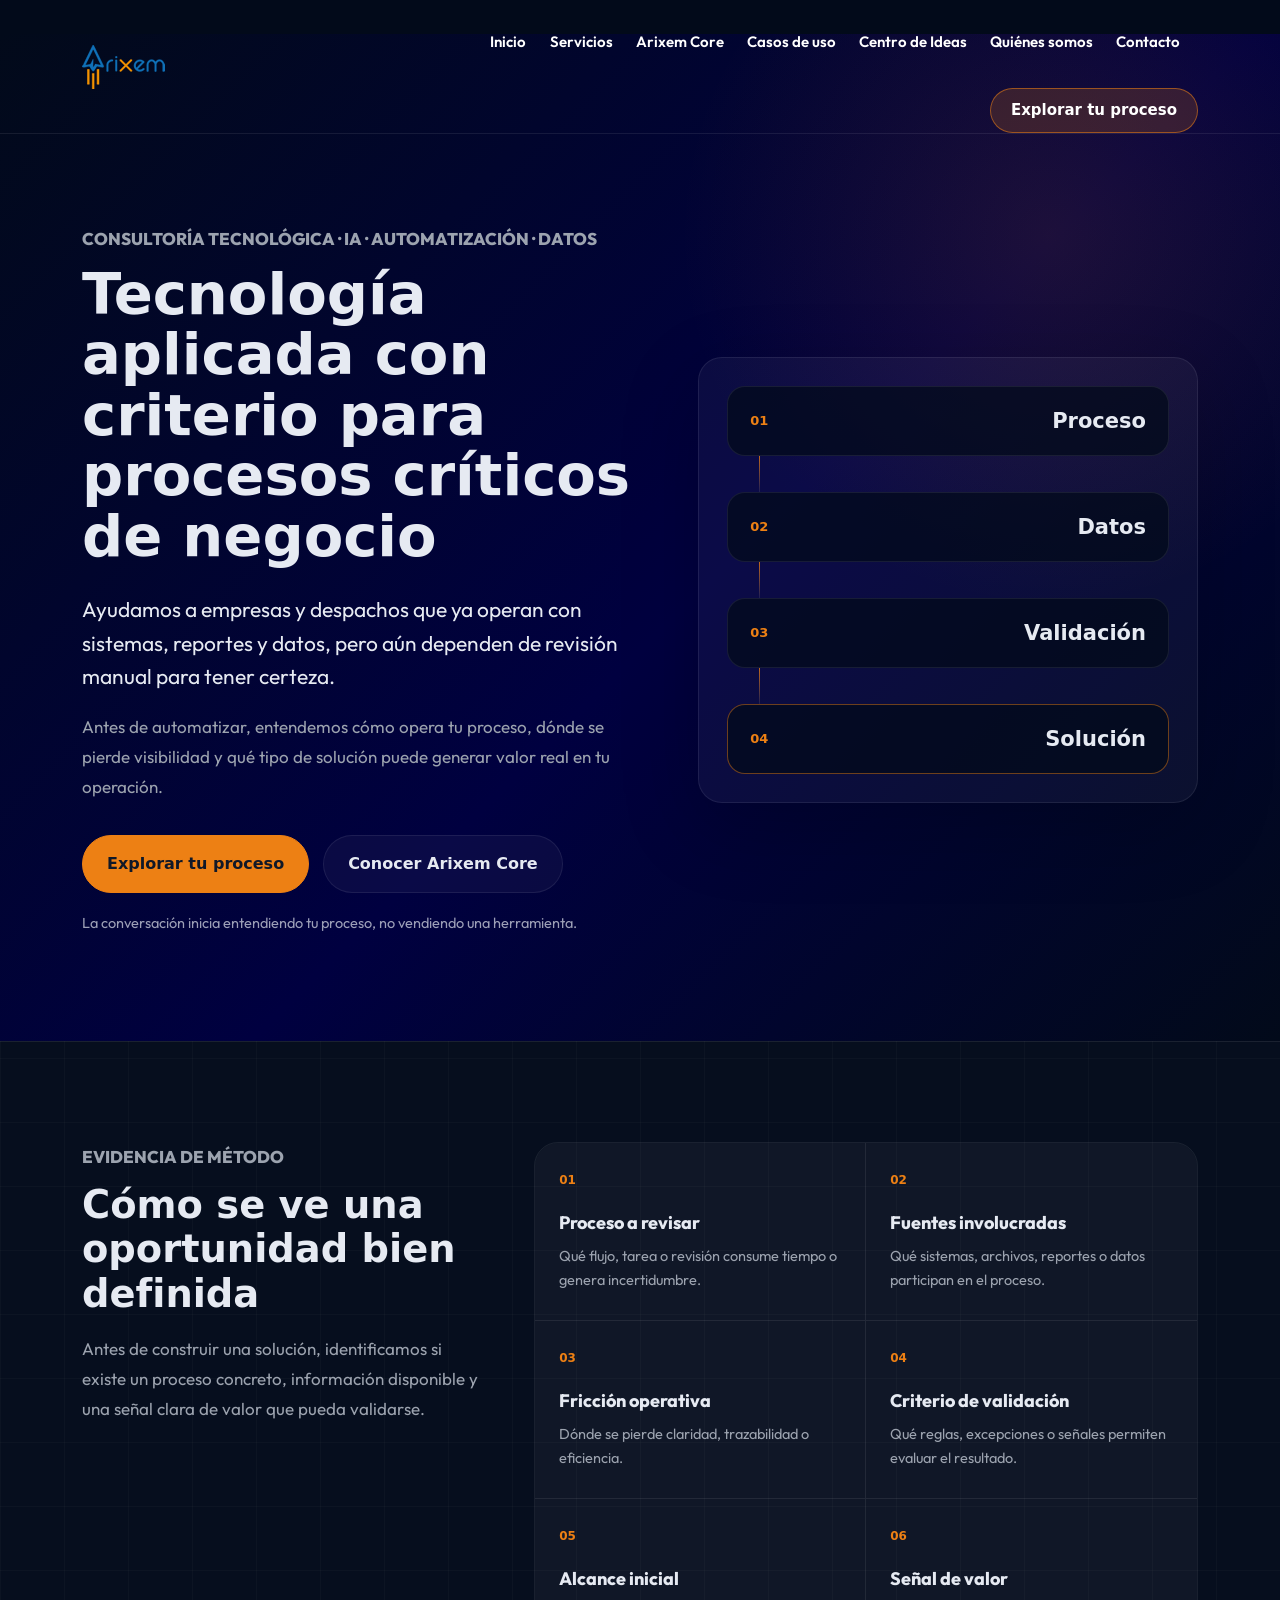
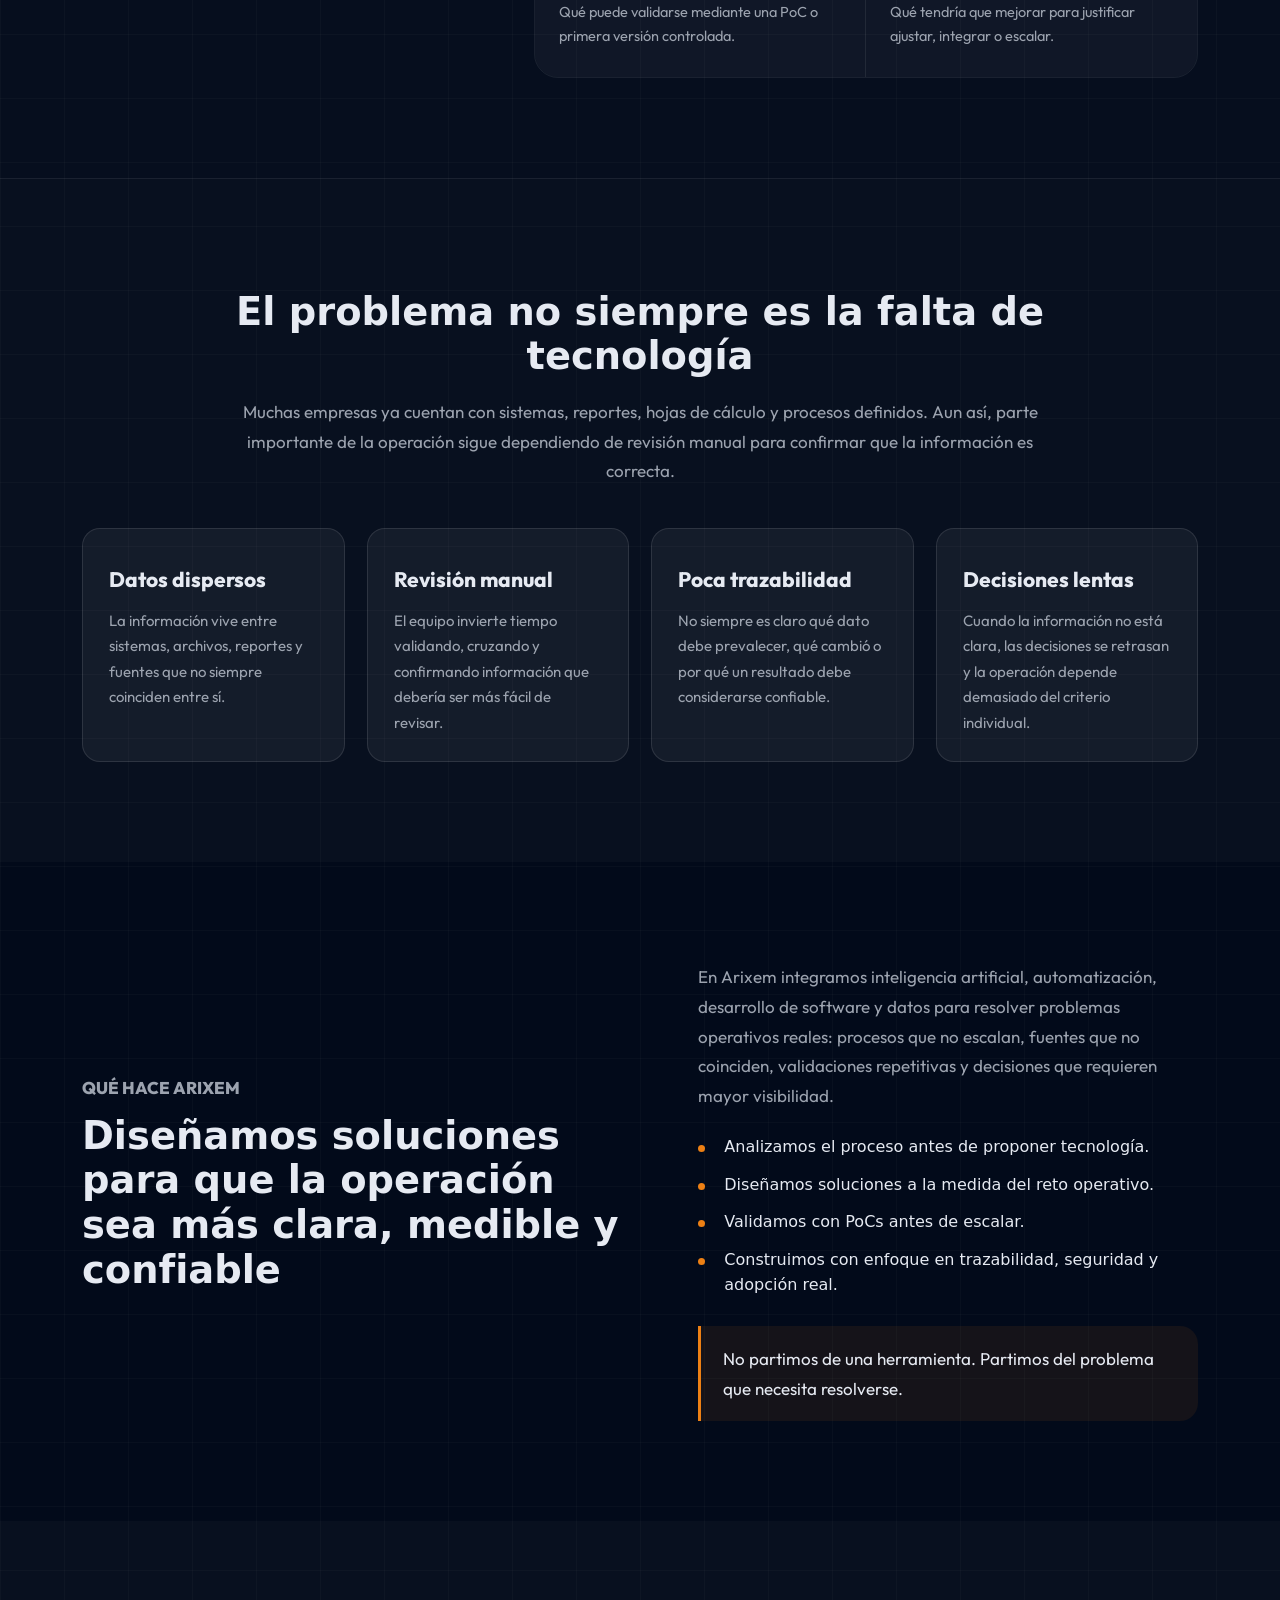
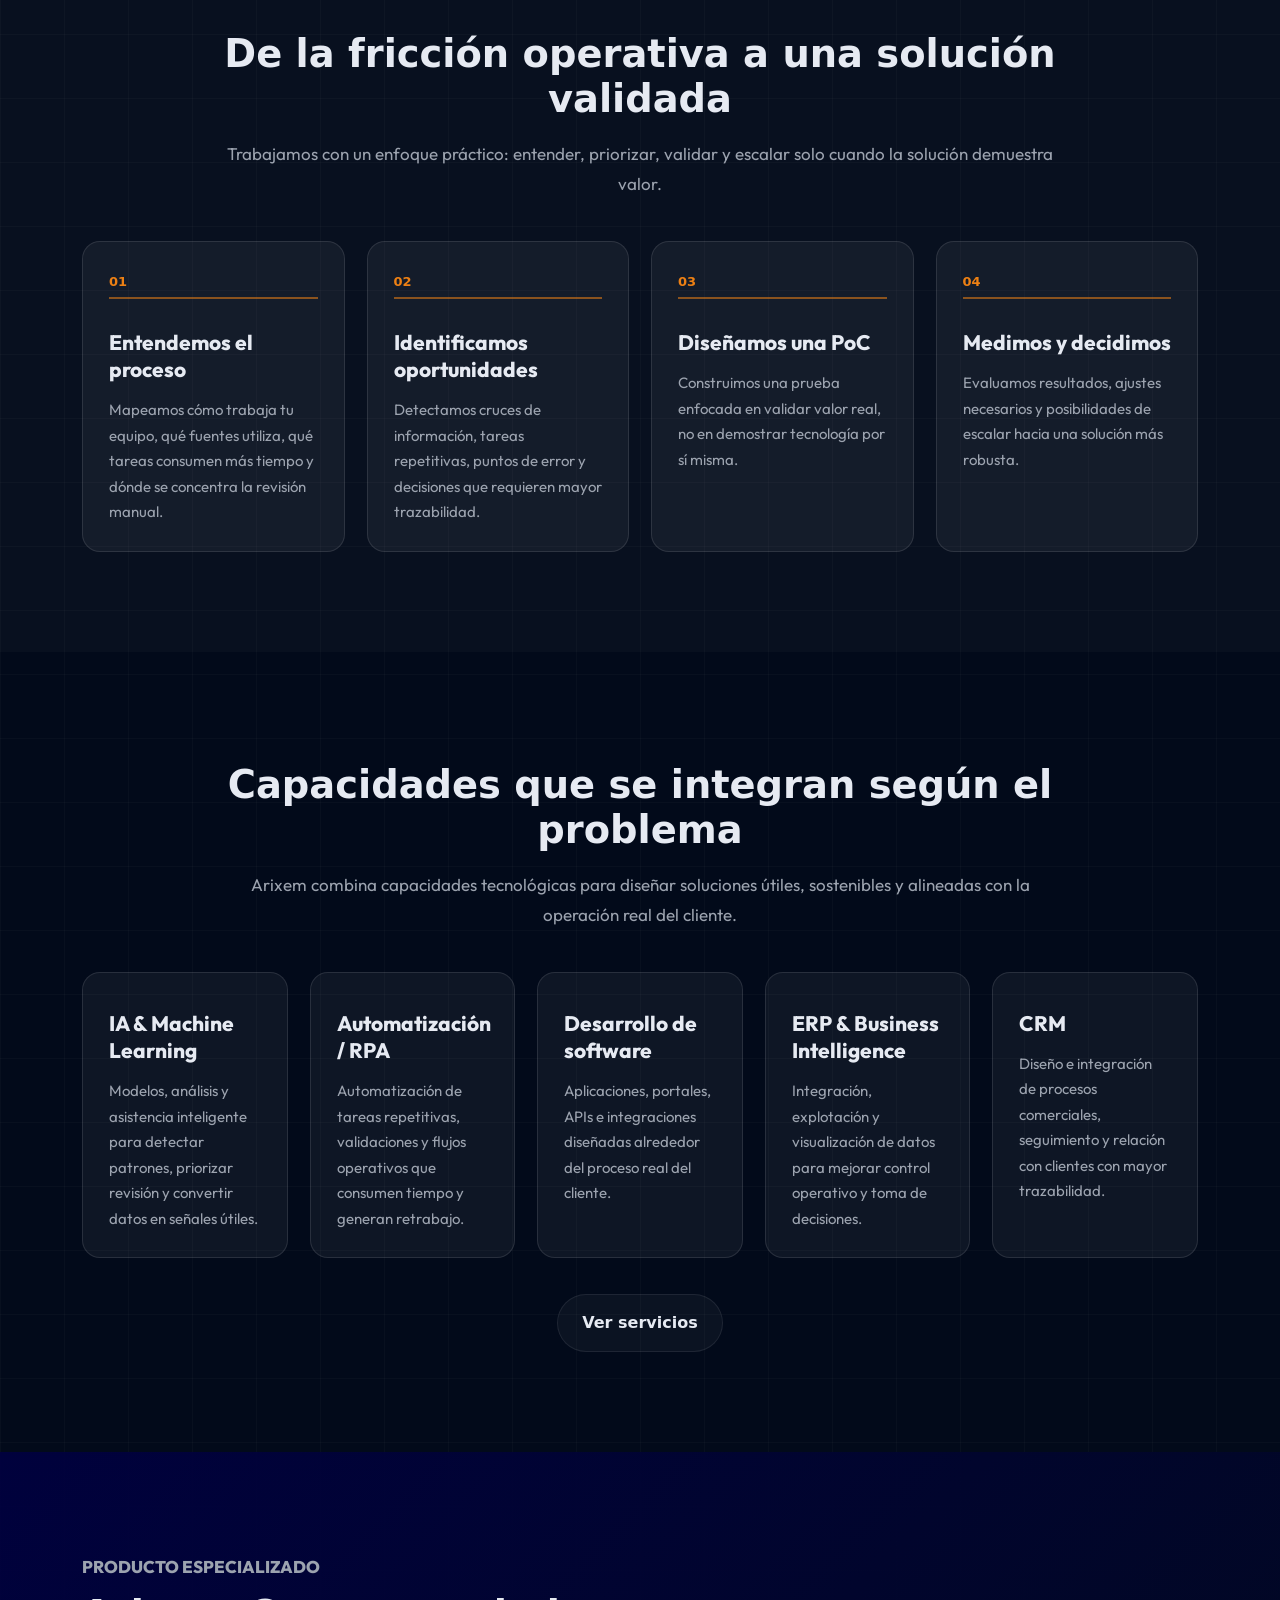
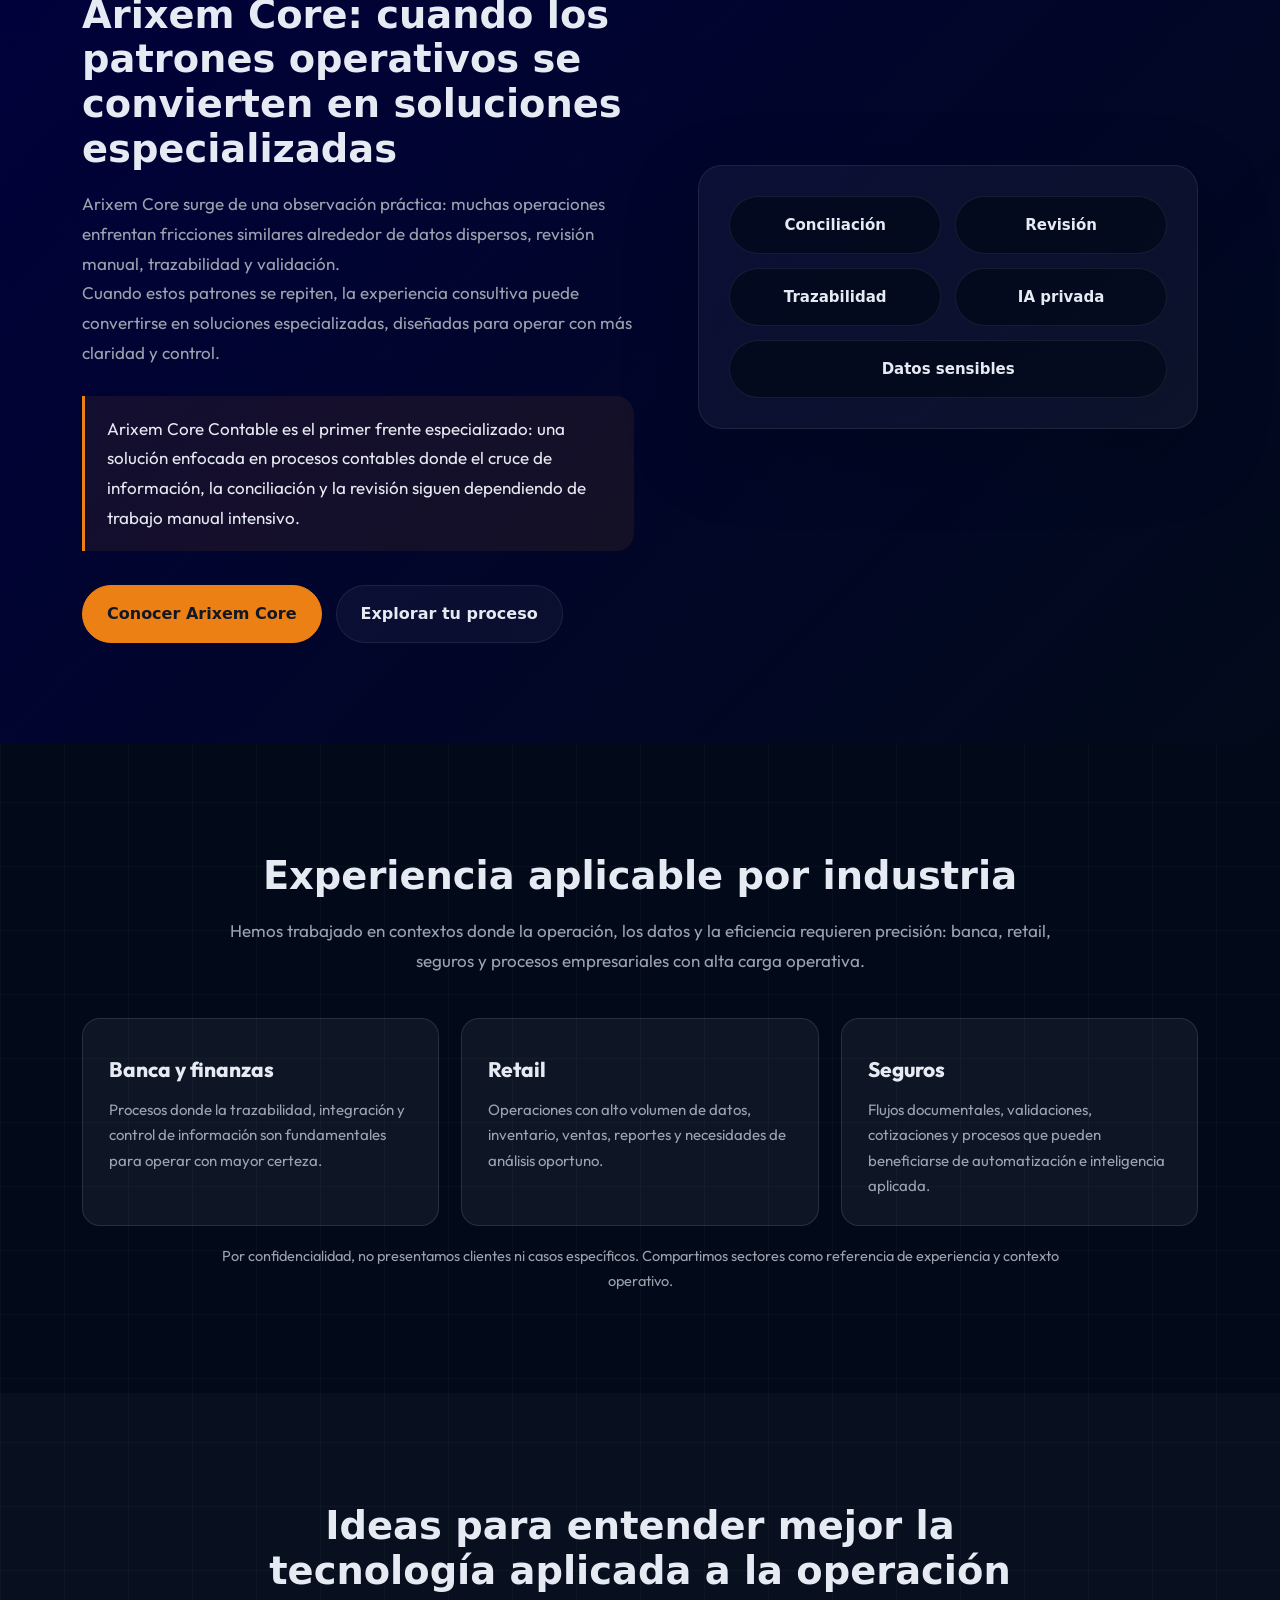
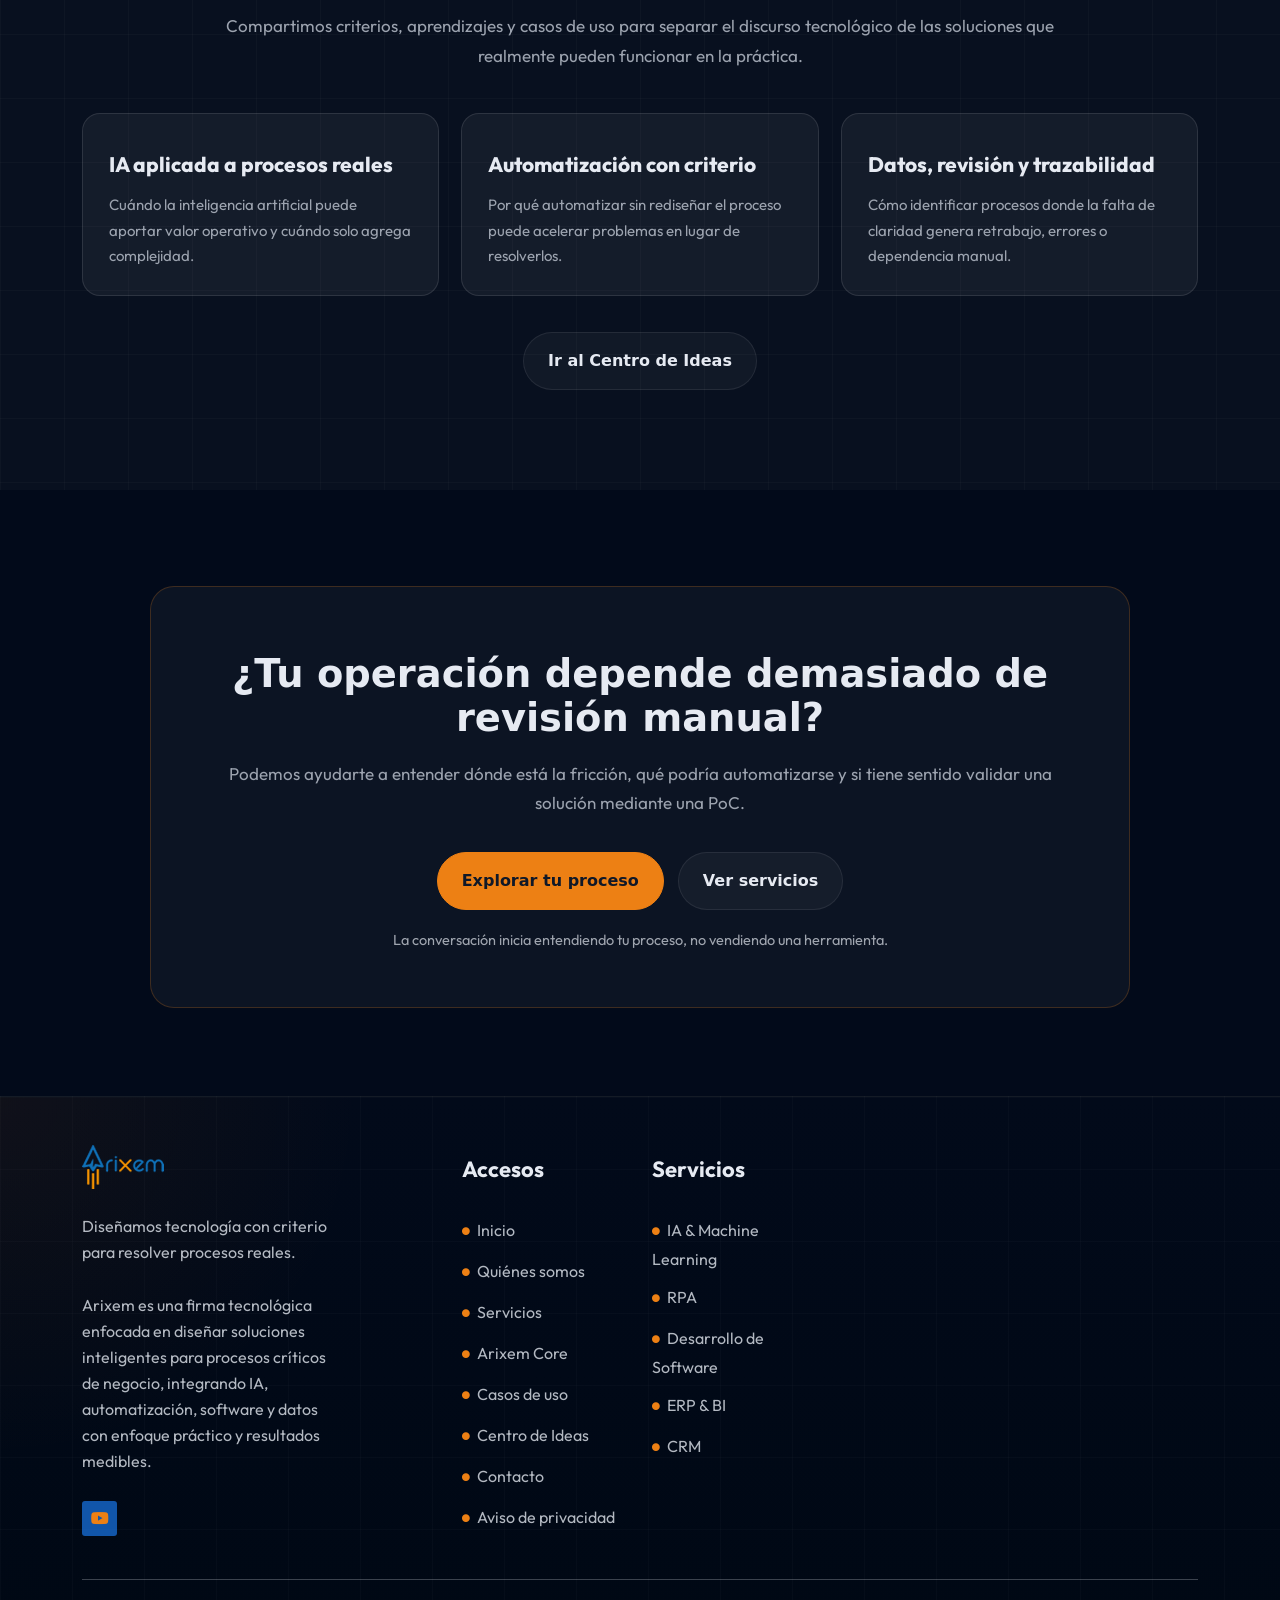
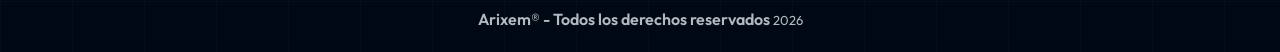
==== commit 053f8253: "feat: reconstruccion del sitio con el diseno nuevo Reemplaza las paginas, el CSS y el JS del sitio i" ====
--- a/index.html
+++ b/index.html
@@ -1,51 +1,40 @@
 <!DOCTYPE html>
-<html lang="en-US">
+<html lang="es-MX">
     <head>
         <meta charset="UTF-8" />
         <meta http-equiv="x-ua-compatible" content="ie=edge" />
-        <title>Arixem Technologies</title>
-        <meta name="description" content="" />
+        <title>Arixem | Tecnología aplicada con criterio</title>
+        <meta
+            name="description"
+            content="Arixem diseña soluciones tecnológicas para procesos críticos de negocio, integrando IA, automatización, software y datos con criterio práctico, trazabilidad y resultados medibles."
+        />
         <meta name="viewport" content="width=device-width, initial-scale=1" />
-        <!-- Favicon -->
+        <meta property="og:title" content="Arixem | Tecnología aplicada con criterio" />
+        <meta
+            property="og:description"
+            content="Arixem diseña soluciones tecnológicas para procesos críticos de negocio, integrando IA, automatización, software y datos con criterio práctico, trazabilidad y resultados medibles."
+        />
+        <meta property="og:type" content="website" />
+        <meta property="og:url" content="https://www.arixem.com.mx/" />
         <link rel="icon" type="image/png" sizes="56x56" href="assets/images/fav-icon/icon.png" />
-
-        <!-- bootstrap CSS -->
         <link rel="stylesheet" href="assets/css/bootstrap.min.css" type="text/css" media="all" />
-        <!-- carousel CSS -->
         <link rel="stylesheet" href="assets/css/owl.carousel.min.css" type="text/css" media="all" />
-        <!-- animate CSS -->
         <link rel="stylesheet" href="assets/css/animate.css" type="text/css" media="all" />
-        <!-- animated-text CSS -->
         <link rel="stylesheet" href="assets/css/animated-text.css" type="text/css" media="all" />
-        <!-- font-awesome CSS -->
         <link rel="stylesheet" href="assets/css/all.min.css" type="text/css" media="all" />
-        <!-- font-flaticon CSS -->
         <link rel="stylesheet" href="assets/css/flaticon.css" type="text/css" media="all" />
-        <!-- theme-default CSS -->
         <link rel="stylesheet" href="assets/css/theme-default.css" type="text/css" media="all" />
-        <!-- meanmenu CSS -->
         <link rel="stylesheet" href="assets/css/meanmenu.min.css" type="text/css" media="all" />
-        <!-- transitions CSS -->
         <link rel="stylesheet" href="assets/css/owl.transitions.css" type="text/css" media="all" />
-        <!-- venobox CSS -->
         <link rel="stylesheet" href="venobox/venobox.css" type="text/css" media="all" />
-        <!-- bootstrap icons -->
         <link rel="stylesheet" href="assets/css/bootstrap-icons.css" type="text/css" media="all" />
-        <!-- Main Style CSS -->
         <link rel="stylesheet" href="assets/css/style.css" type="text/css" media="all" />
-        <!-- responsive CSS -->
         <link rel="stylesheet" href="assets/css/responsive.css" type="text/css" media="all" />
-        <!-- ScrollCue CSS -->
         <link rel="stylesheet" href="assets/css/scrollCue.css" type="text/css" media="all" />
-
         <link rel="stylesheet" href="assets/css/dark.css" type="text/css" media="all" />
-        <!-- modernizr js -->
-        <script src="assets/js/vendor/modernizr-3.5.0.min.js"></script>
     </head>
 
-    <body>
-        <!--========== loder========= -->
-
+    <body class="arx-home">
         <div class="loader_bg">
             <div class="main-page">
                 <div class="loader">
@@ -56,52 +45,49 @@
                     <div class="spin-blend"></div>
                 </div>
                 <div class="loading-text">
-                    <div class="letter">L</div>
+                    <div class="letter">C</div>
+                    <div class="letter">a</div>
+                    <div class="letter">r</div>
+                    <div class="letter">g</div>
+                    <div class="letter">a</div>
+                    <div class="letter">n</div>
+                    <div class="letter">d</div>
                     <div class="letter">o</div>
-                    <div class="letter">a</div>
-                    <div class="letter">d</div>
-                    <div class="letter">i</div>
-                    <div class="letter">n</div>
-                    <div class="letter">g</div>
                     <div class="letter">.</div>
                     <div class="letter">.</div>
                     <div class="letter">.</div>
                 </div>
             </div>
         </div>
-        <!-- ==========loder-end ===============-->
 
         <div class="xs-sidebar-group info-group">
             <div class="xs-overlay xs-bg-black"></div>
             <div class="xs-sidebar-widget">
                 <div class="sidebar-widget-container">
                     <div class="widget-heading">
-                        <a href="#" class="close-side-widget">
+                        <a href="#" class="close-side-widget" aria-label="Cerrar panel lateral">
                             <i class="far fa-times-circle"></i>
                         </a>
                     </div>
                     <div class="sidebar-textwidget">
-                        <!-- Sidebar Info Content -->
                         <div class="sidebar-info-contents">
                             <div class="content-inner">
                                 <div class="nav-logo">
-                                    <a href="index.html"><img src="assets/images/home-1/f-logo.png" alt="logo" /></a>
+                                    <a href="index.html"><img src="assets/images/home-1/f-logo.png" alt="Arixem" /></a>
                                 </div>
                                 <div class="content-box">
-                                    <h2>Lo que nos mueve</h2>
+                                    <h2>Diseñamos tecnología con criterio</h2>
                                     <p class="text">
-                                        Impulsamos la transformación digital a través de soluciones estratégicas,
-                                        integrando tecnología avanzada con un enfoque humano y cercano. Nuestro equipo
-                                        multidisciplinario transforma innovación en eficiencia y datos en ventaja
-                                        competitiva.
+                                        Arixem ayuda a entender procesos críticos, identificar fricción operativa y
+                                        validar soluciones aplicables con IA, automatización, software y datos.
                                     </p>
                                 </div>
                                 <div class="contact-info">
-                                    <h2>Contactanos</h2>
+                                    <h2>Contacto</h2>
                                     <ul class="list-style-one">
                                         <li><span class="icon flaticon-email"></span>contacto@arixem.com.mx</li>
                                         <li>
-                                            <span> <i class="bi bi-telephone-inbound"></i> </span>(+52) 55-8000-8348
+                                            <span><i class="bi bi-telephone-inbound"></i></span>(+52) 55-8000-8348
                                         </li>
                                         <li>
                                             <span><i class="bi bi-geo-alt"></i></span>Javier Barros Sierra 540 Torre 1
@@ -112,13 +98,15 @@
                                         </li>
                                     </ul>
                                 </div>
-                                <!-- Social Box -->
                                 <ul class="social-box">
                                     <li class="youtube">
+                                        <!-- TODO: validar si el canal de YouTube se actualizará a la marca pública Arixem -->
                                         <a
                                             href="https://www.youtube.com/@arixemtechnologies"
                                             target="_blank"
+                                            rel="noopener noreferrer"
                                             class="fab fa-youtube"
+                                            aria-label="YouTube de Arixem"
                                         ></a>
                                     </li>
                                 </ul>
@@ -129,848 +117,574 @@
             </div>
         </div>
 
-        <div class="light-btn">
-            <button class="switch" type="button" onclick="themeToggle()">
-                <i class="bi bi-moon-fill"></i>
-                <i class="bi bi-brightness-low-fill"></i>
-            </button>
-        </div>
-
-        <!--==================================================-->
-        <!-- start curser Area -->
-        <!--==================================================-->
-
-        <div class="curser" style="left: 536px; top: 213px"></div>
-        <div class="curser2" style="left: 495px; top: 207px"></div>
-
-        <!--==================================================-->
-        <!-- End curser Area -->
-        <!--==================================================-->
-        <div id="menu-placeholder"></div>
-
-        <!--==================================================-->
-        <!-- Start Technology Hero Area -->
-        <!--==================================================-->
-
-        <!--==================================================-->
-        <!-- start home-section  -->
-        <!--==================================================-->
-
-        <div class="hero-slide owl-carousel">
-            <div class="slider-area align-items-center d-flex">
-                <div class="container">
-                    <div class="row">
-                        <div class="col-lg-12">
-                            <div class="slider-title">
-                                <h1>
-                                    El futuro no se espera, <br />
-                                    se diseña
-                                </h1>
-                                <p>
-                                    Con Inteligencia Artificial, transformamos procesos en ventajas, <br />
-                                    innovación en crecimiento y datos en decisiones que definen <br />
-                                    el liderazgo digital.
-                                </p>
-                                <p>¿Te imaginas todo lo que podrías lograr con la tecnología adecuada?</p>
-                            </div>
-                            <div class="section-button">
-                                <a href="contact.html">Solicita una demo sin costo <i class="bi bi-arrow-right"></i></a>
-                            </div>
-                        </div>
-                    </div>
-                </div>
-            </div>
-            <div class="slider-area hero-bg align-items-center d-flex">
-                <div class="container">
-                    <div class="row">
-                        <div class="col-lg-12">
-                            <div class="slider-title">
-                                <h1>
-                                    El futuro lo lidera <br />
-                                    quien actúa hoy
-                                </h1>
-                                <p>
-                                    En Arixem, transformamos procesos, datos y visión de negocio <br />
-                                    en resultados tangibles con ayuda de Inteligencia Artificial.
-                                </p>
-                                <p>¿Te imaginas todo lo que podrías lograr con la tecnología adecuada?</p>
-                            </div>
-                            <div class="section-button">
-                                <a href="contact.html">Solicita una demo sin costo <i class="bi bi-arrow-right"></i></a>
-                            </div>
-                        </div>
+        <div id="sticky-header" class="Technology_nav_manu">
+            <div class="container">
+                <div class="row align-items-center">
+                    <div class="col-lg-2">
+                        <div class="logo">
+                            <a class="logo_img" href="index.html" title="Arixem">
+                                <img src="assets/images/home-1/main-logo.png" alt="Arixem" />
+                            </a>
+                            <a class="main_sticky" href="index.html" title="Arixem">
+                                <img src="assets/images/home-1/main-logo.png" alt="Arixem" />
+                            </a>
+                        </div>
+                    </div>
+                    <div class="col-lg-10">
+                        <nav class="Technology_menu">
+                            <ul class="nav_scroll">
+                                <li><a href="index.html">Inicio</a></li>
+                                <li><a href="service.html">Servicios</a></li>
+                                <li><a href="https://www.arixemcore.com/">Arixem Core</a></li>
+                                <li><a href="cases.html">Casos de uso</a></li>
+                                <li><a href="ideas.html">Centro de Ideas</a></li>
+                                <li><a href="about.html">Quiénes somos</a></li>
+                                <li><a href="contact.html">Contacto</a></li>
+                            </ul>
+                            <a class="arx-nav-cta" href="contact.html">Explorar tu proceso</a>
+                            <div class="searchs-box-btn searchs-box-outer">
+                                <div class="nav-btn navSidebar-btn">
+                                    <a href="#" aria-label="Abrir panel lateral"><i class="fas fa-bars"></i></a>
+                                </div>
+                            </div>
+                        </nav>
                     </div>
                 </div>
             </div>
         </div>
 
-        <!--==================================================-->
-        <!-- End Technology Hero Area -->
-        <!--==================================================-->
-
-        <!--==================================================-->
-        <!-- Start Technology About Area -->
-        <!--==================================================-->
-        <div class="about-section">
-            <div class="container">
-                <div class="row align-items-center">
-                    <div class="col-lg-6">
-                        <div class="about-shape">
-                            <img src="assets/images/home-1/about-shape.png" alt="" />
-                        </div>
-                        <div class="about-thumb">
-                            <img src="assets/images/home-1/about-thumb.png" alt="" />
-                        </div>
-                    </div>
-                    <div class="col-lg-6" data-cue="zoomIn">
-                        <div class="section-title style-one">
-                            <h2>
-                                Tecnología con propósito, <br />
-                                Impacto con visión de futuro
-                            </h2>
-                            <p>
-                                Desarrollamos soluciones pensadas para transformar empresas y mejorar la vida de las
-                                personas. Desde IA hasta automatización y software a medida, conectamos estrategia,
-                                datos y talento para acelerar resultados reales.
-                            </p>
-                            <div class="about-content">
-                                <ul>
-                                    <li>
-                                        <span><i class="fas fa-square-full"></i></span> Especialistas en IA, ML y
-                                        automatización.
-                                    </li>
-                                    <li>
-                                        <span><i class="fas fa-square-full"></i></span> Soluciones a medida con visión
-                                        estratégica.
-                                    </li>
-                                    <li>
-                                        <span><i class="fas fa-square-full"></i></span> Acompañamiento integral desde la
-                                        idea hasta su Implementación.
-                                    </li>
-                                </ul>
-                            </div>
-                            <div class="about-button pt-25">
-                                <a href="about.html">Conoce más <i class="bi bi-arrow-right"></i></a>
-                            </div>
-                        </div>
-                    </div>
-                </div>
+        <div class="mobile-menu-area sticky d-sm-block d-md-block d-lg-none">
+            <div class="mobile-menu">
+                <nav class="Technology_menu">
+                    <ul class="nav_scroll">
+                        <li><a href="index.html">Inicio</a></li>
+                        <li><a href="service.html">Servicios</a></li>
+                        <li><a href="https://www.arixemcore.com/">Arixem Core</a></li>
+                        <li><a href="cases.html">Casos de uso</a></li>
+                        <li><a href="ideas.html">Centro de Ideas</a></li>
+                        <li><a href="about.html">Quiénes somos</a></li>
+                        <li><a href="contact.html">Contacto</a></li>
+                        <li><a href="contact.html">Explorar tu proceso</a></li>
+                    </ul>
+                </nav>
             </div>
         </div>
-        <br /><br />
-
-        <!--==================================================-->
-        <!-- End Technology About Area -->
-        <!--==================================================-->
-
-        <!--==================================================-->
-        <!-- Start Technology service Area -->
-        <!--==================================================-->
-
-        <div class="service-infinite">
+
+        <main>
+            <section class="arx-hero">
+                <div class="container">
+                    <div class="arx-hero-grid">
+                        <div class="arx-hero-copy">
+                            <p class="arx-eyebrow">Consultoría tecnológica · IA · Automatización · Datos</p>
+                            <h1>Tecnología aplicada con criterio para procesos críticos de negocio</h1>
+                            <p class="arx-hero-lead">
+                                Ayudamos a empresas y despachos que ya operan con sistemas, reportes y datos, pero aún
+                                dependen de revisión manual para tener certeza.
+                            </p>
+                            <p>
+                                Antes de automatizar, entendemos cómo opera tu proceso, dónde se pierde visibilidad y
+                                qué tipo de solución puede generar valor real en tu operación.
+                            </p>
+                            <div class="arx-actions">
+                                <a class="arx-btn arx-btn-primary" href="contact.html">Explorar tu proceso</a>
+                                <a class="arx-btn arx-btn-secondary" href="https://www.arixemcore.com/"
+                                    >Conocer Arixem Core</a
+                                >
+                            </div>
+                            <p class="arx-microcopy">
+                                La conversación inicia entendiendo tu proceso, no vendiendo una herramienta.
+                            </p>
+                        </div>
+                        <div class="arx-flow-panel" aria-label="Proceso, datos, validación y solución">
+                            <div class="arx-flow-node">
+                                <span>01</span>
+                                <strong>Proceso</strong>
+                            </div>
+                            <div class="arx-flow-line"></div>
+                            <div class="arx-flow-node">
+                                <span>02</span>
+                                <strong>Datos</strong>
+                            </div>
+                            <div class="arx-flow-line"></div>
+                            <div class="arx-flow-node">
+                                <span>03</span>
+                                <strong>Validación</strong>
+                            </div>
+                            <div class="arx-flow-line"></div>
+                            <div class="arx-flow-node arx-flow-node-accent">
+                                <span>04</span>
+                                <strong>Solución</strong>
+                            </div>
+                        </div>
+                    </div>
+                </div>
+            </section>
+
+            <section class="arx-section arx-evidence-section">
+                <div class="container">
+                    <div class="arx-evidence-layout">
+                        <div>
+                            <p class="arx-eyebrow">Evidencia de método</p>
+                            <h2>Cómo se ve una oportunidad bien definida</h2>
+                            <p>
+                                Antes de construir una solución, identificamos si existe un proceso concreto,
+                                información disponible y una señal clara de valor que pueda validarse.
+                            </p>
+                        </div>
+                        <div class="arx-evidence-matrix">
+                            <article class="arx-evidence-item">
+                                <span>01</span>
+                                <h3>Proceso a revisar</h3>
+                                <p>Qué flujo, tarea o revisión consume tiempo o genera incertidumbre.</p>
+                            </article>
+                            <article class="arx-evidence-item">
+                                <span>02</span>
+                                <h3>Fuentes involucradas</h3>
+                                <p>Qué sistemas, archivos, reportes o datos participan en el proceso.</p>
+                            </article>
+                            <article class="arx-evidence-item">
+                                <span>03</span>
+                                <h3>Fricción operativa</h3>
+                                <p>Dónde se pierde claridad, trazabilidad o eficiencia.</p>
+                            </article>
+                            <article class="arx-evidence-item">
+                                <span>04</span>
+                                <h3>Criterio de validación</h3>
+                                <p>Qué reglas, excepciones o señales permiten evaluar el resultado.</p>
+                            </article>
+                            <article class="arx-evidence-item">
+                                <span>05</span>
+                                <h3>Alcance inicial</h3>
+                                <p>Qué puede validarse mediante una PoC o primera versión controlada.</p>
+                            </article>
+                            <article class="arx-evidence-item">
+                                <span>06</span>
+                                <h3>Señal de valor</h3>
+                                <p>Qué tendría que mejorar para justificar ajustar, integrar o escalar.</p>
+                            </article>
+                        </div>
+                    </div>
+                </div>
+            </section>
+
+            <section class="arx-section arx-section-muted">
+                <div class="container">
+                    <div class="arx-section-head">
+                        <h2>El problema no siempre es la falta de tecnología</h2>
+                        <p>
+                            Muchas empresas ya cuentan con sistemas, reportes, hojas de cálculo y procesos definidos.
+                            Aun así, parte importante de la operación sigue dependiendo de revisión manual para
+                            confirmar que la información es correcta.
+                        </p>
+                    </div>
+                    <div class="arx-card-grid arx-card-grid-4">
+                        <article class="arx-card">
+                            <h3>Datos dispersos</h3>
+                            <p>
+                                La información vive entre sistemas, archivos, reportes y fuentes que no siempre
+                                coinciden entre sí.
+                            </p>
+                        </article>
+                        <article class="arx-card">
+                            <h3>Revisión manual</h3>
+                            <p>
+                                El equipo invierte tiempo validando, cruzando y confirmando información que debería ser
+                                más fácil de revisar.
+                            </p>
+                        </article>
+                        <article class="arx-card">
+                            <h3>Poca trazabilidad</h3>
+                            <p>
+                                No siempre es claro qué dato debe prevalecer, qué cambió o por qué un resultado debe
+                                considerarse confiable.
+                            </p>
+                        </article>
+                        <article class="arx-card">
+                            <h3>Decisiones lentas</h3>
+                            <p>
+                                Cuando la información no está clara, las decisiones se retrasan y la operación depende
+                                demasiado del criterio individual.
+                            </p>
+                        </article>
+                    </div>
+                </div>
+            </section>
+
+            <section class="arx-section">
+                <div class="container">
+                    <div class="arx-split">
+                        <div>
+                            <p class="arx-eyebrow">Qué hace Arixem</p>
+                            <h2>Diseñamos soluciones para que la operación sea más clara, medible y confiable</h2>
+                        </div>
+                        <div>
+                            <p>
+                                En Arixem integramos inteligencia artificial, automatización, desarrollo de software y
+                                datos para resolver problemas operativos reales: procesos que no escalan, fuentes que no
+                                coinciden, validaciones repetitivas y decisiones que requieren mayor visibilidad.
+                            </p>
+                            <ul class="arx-check-list">
+                                <li>Analizamos el proceso antes de proponer tecnología.</li>
+                                <li>Diseñamos soluciones a la medida del reto operativo.</li>
+                                <li>Validamos con PoCs antes de escalar.</li>
+                                <li>Construimos con enfoque en trazabilidad, seguridad y adopción real.</li>
+                            </ul>
+                            <p class="arx-callout">No partimos de una herramienta. Partimos del problema que necesita resolverse.</p>
+                        </div>
+                    </div>
+                </div>
+            </section>
+
+            <section class="arx-section arx-section-muted">
+                <div class="container">
+                    <div class="arx-section-head">
+                        <h2>De la fricción operativa a una solución validada</h2>
+                        <p>
+                            Trabajamos con un enfoque práctico: entender, priorizar, validar y escalar solo cuando la
+                            solución demuestra valor.
+                        </p>
+                    </div>
+                    <div class="arx-method-grid">
+                        <article class="arx-method-step">
+                            <span>01</span>
+                            <h3>Entendemos el proceso</h3>
+                            <p>
+                                Mapeamos cómo trabaja tu equipo, qué fuentes utiliza, qué tareas consumen más tiempo y
+                                dónde se concentra la revisión manual.
+                            </p>
+                        </article>
+                        <article class="arx-method-step">
+                            <span>02</span>
+                            <h3>Identificamos oportunidades</h3>
+                            <p>
+                                Detectamos cruces de información, tareas repetitivas, puntos de error y decisiones que
+                                requieren mayor trazabilidad.
+                            </p>
+                        </article>
+                        <article class="arx-method-step">
+                            <span>03</span>
+                            <h3>Diseñamos una PoC</h3>
+                            <p>
+                                Construimos una prueba enfocada en validar valor real, no en demostrar tecnología por sí
+                                misma.
+                            </p>
+                        </article>
+                        <article class="arx-method-step">
+                            <span>04</span>
+                            <h3>Medimos y decidimos</h3>
+                            <p>
+                                Evaluamos resultados, ajustes necesarios y posibilidades de escalar hacia una solución
+                                más robusta.
+                            </p>
+                        </article>
+                    </div>
+                </div>
+            </section>
+
+            <section class="arx-section">
+                <div class="container">
+                    <div class="arx-section-head">
+                        <h2>Capacidades que se integran según el problema</h2>
+                        <p>
+                            Arixem combina capacidades tecnológicas para diseñar soluciones útiles, sostenibles y
+                            alineadas con la operación real del cliente.
+                        </p>
+                    </div>
+                    <div class="arx-card-grid">
+                        <article class="arx-card">
+                            <h3>IA & Machine Learning</h3>
+                            <p>
+                                Modelos, análisis y asistencia inteligente para detectar patrones, priorizar revisión y
+                                convertir datos en señales útiles.
+                            </p>
+                        </article>
+                        <article class="arx-card">
+                            <h3>Automatización / RPA</h3>
+                            <p>
+                                Automatización de tareas repetitivas, validaciones y flujos operativos que consumen
+                                tiempo y generan retrabajo.
+                            </p>
+                        </article>
+                        <article class="arx-card">
+                            <h3>Desarrollo de software</h3>
+                            <p>Aplicaciones, portales, APIs e integraciones diseñadas alrededor del proceso real del cliente.</p>
+                        </article>
+                        <article class="arx-card">
+                            <h3>ERP & Business Intelligence</h3>
+                            <p>
+                                Integración, explotación y visualización de datos para mejorar control operativo y toma
+                                de decisiones.
+                            </p>
+                        </article>
+                        <article class="arx-card">
+                            <h3>CRM</h3>
+                            <p>
+                                Diseño e integración de procesos comerciales, seguimiento y relación con clientes con
+                                mayor trazabilidad.
+                            </p>
+                        </article>
+                    </div>
+                    <div class="arx-section-action">
+                        <a class="arx-btn arx-btn-secondary" href="service.html">Ver servicios</a>
+                    </div>
+                </div>
+            </section>
+
+            <section class="arx-section arx-core-section">
+                <div class="container">
+                    <div class="arx-core-grid">
+                        <div>
+                            <p class="arx-eyebrow">Producto especializado</p>
+                            <h2>Arixem Core: cuando los patrones operativos se convierten en soluciones especializadas</h2>
+                            <p>
+                                Arixem Core surge de una observación práctica: muchas operaciones enfrentan
+                                fricciones similares alrededor de datos dispersos, revisión manual, trazabilidad y
+                                validación.
+                            </p>
+                            <p>
+                                Cuando estos patrones se repiten, la experiencia consultiva puede convertirse en
+                                soluciones especializadas, diseñadas para operar con más claridad y control.
+                            </p>
+                            <p class="arx-callout">
+                                Arixem Core Contable es el primer frente especializado: una solución enfocada en
+                                procesos contables donde el cruce de información, la conciliación y la revisión siguen
+                                dependiendo de trabajo manual intensivo.
+                            </p>
+                            <div class="arx-actions">
+                                <a class="arx-btn arx-btn-primary" href="https://www.arixemcore.com/"
+                                    >Conocer Arixem Core</a
+                                >
+                                <a class="arx-btn arx-btn-secondary" href="contact.html">Explorar tu proceso</a>
+                            </div>
+                        </div>
+                        <div class="arx-core-panel" aria-label="Áreas de enfoque de Arixem Core">
+                            <span>Conciliación</span>
+                            <span>Revisión</span>
+                            <span>Trazabilidad</span>
+                            <span>IA privada</span>
+                            <span>Datos sensibles</span>
+                        </div>
+                    </div>
+                </div>
+            </section>
+
+            <section class="arx-section">
+                <div class="container">
+                    <div class="arx-section-head">
+                        <h2>Experiencia aplicable por industria</h2>
+                        <p>
+                            Hemos trabajado en contextos donde la operación, los datos y la eficiencia requieren
+                            precisión: banca, retail, seguros y procesos empresariales con alta carga operativa.
+                        </p>
+                    </div>
+                    <div class="arx-card-grid arx-card-grid-3">
+                        <article class="arx-card">
+                            <h3>Banca y finanzas</h3>
+                            <p>
+                                Procesos donde la trazabilidad, integración y control de información son fundamentales
+                                para operar con mayor certeza.
+                            </p>
+                        </article>
+                        <article class="arx-card">
+                            <h3>Retail</h3>
+                            <p>
+                                Operaciones con alto volumen de datos, inventario, ventas, reportes y necesidades de
+                                análisis oportuno.
+                            </p>
+                        </article>
+                        <article class="arx-card">
+                            <h3>Seguros</h3>
+                            <p>
+                                Flujos documentales, validaciones, cotizaciones y procesos que pueden beneficiarse de
+                                automatización e inteligencia aplicada.
+                            </p>
+                        </article>
+                    </div>
+                    <p class="arx-note">
+                        Por confidencialidad, no presentamos clientes ni casos específicos. Compartimos sectores como
+                        referencia de experiencia y contexto operativo.
+                    </p>
+                </div>
+            </section>
+
+            <section class="arx-section arx-section-muted">
+                <div class="container">
+                    <div class="arx-section-head">
+                        <h2>Ideas para entender mejor la tecnología aplicada a la operación</h2>
+                        <p>
+                            Compartimos criterios, aprendizajes y casos de uso para separar el discurso tecnológico de
+                            las soluciones que realmente pueden funcionar en la práctica.
+                        </p>
+                    </div>
+                    <div class="arx-card-grid arx-card-grid-3">
+                        <article class="arx-card">
+                            <h3>IA aplicada a procesos reales</h3>
+                            <p>
+                                Cuándo la inteligencia artificial puede aportar valor operativo y cuándo solo agrega
+                                complejidad.
+                            </p>
+                        </article>
+                        <article class="arx-card">
+                            <h3>Automatización con criterio</h3>
+                            <p>
+                                Por qué automatizar sin rediseñar el proceso puede acelerar problemas en lugar de
+                                resolverlos.
+                            </p>
+                        </article>
+                        <article class="arx-card">
+                            <h3>Datos, revisión y trazabilidad</h3>
+                            <p>
+                                Cómo identificar procesos donde la falta de claridad genera retrabajo, errores o
+                                dependencia manual.
+                            </p>
+                        </article>
+                    </div>
+                    <div class="arx-section-action">
+                        <a class="arx-btn arx-btn-secondary" href="ideas.html">Ir al Centro de Ideas</a>
+                    </div>
+                </div>
+            </section>
+
+            <section class="arx-final-cta">
+                <div class="container">
+                    <div class="arx-final-cta-inner">
+                        <h2>¿Tu operación depende demasiado de revisión manual?</h2>
+                        <p>
+                            Podemos ayudarte a entender dónde está la fricción, qué podría automatizarse y si tiene
+                            sentido validar una solución mediante una PoC.
+                        </p>
+                        <div class="arx-actions arx-actions-center">
+                            <a class="arx-btn arx-btn-primary" href="contact.html">Explorar tu proceso</a>
+                            <a class="arx-btn arx-btn-secondary" href="service.html">Ver servicios</a>
+                        </div>
+                        <p class="arx-microcopy">La conversación inicia entendiendo tu proceso, no vendiendo una herramienta.</p>
+                    </div>
+                </div>
+            </section>
+        </main>
+
+        <div class="footer-area">
             <div class="container">
                 <div class="row">
-                    <div class="col-lg-12">
-                        <div class="section-title text-center styles">
-                            <h2>Tecnología estratégica para escalar tu negocio</h2>
-                        </div>
-                        <div class="service-disc">
-                            <p>Transformamos procesos en ventajas competitivas con innovación</p>
-                        </div>
-                    </div>
-                </div>
+                    <div class="col-lg-4 col-md-6">
+                        <div class="footer-widget-contact">
+                            <div class="footer-widget-logo">
+                                <a href="index.html"><img src="assets/images/home-1/f-logo.png" alt="Arixem" /></a>
+                            </div>
+                            <div class="footer-disc">
+                                <p>Diseñamos tecnología con criterio para resolver procesos reales.</p>
+                                <p>
+                                    Arixem es una firma tecnológica enfocada en diseñar soluciones inteligentes para
+                                    procesos críticos de negocio, integrando IA, automatización, software y datos con
+                                    enfoque práctico y resultados medibles.
+                                </p>
+                            </div>
+                            <div class="footer_icon">
+                                <!-- TODO: validar si el canal de YouTube se actualizará a la marca pública Arixem -->
+                                <a
+                                    href="https://www.youtube.com/@arixemtechnologies"
+                                    target="_blank"
+                                    rel="noopener noreferrer"
+                                    aria-label="YouTube de Arixem"
+                                    ><i class="fab fa-youtube"></i
+                                ></a>
+                            </div>
+                        </div>
+                    </div>
+                    <div class="col-lg-2 col-md-6">
+                        <div class="footer-widget-content">
+                            <div class="footer-widget-title">
+                                <h4>Accesos</h4>
+                            </div>
+                            <div class="footer-widget-menu">
+                                <ul>
+                                    <li>
+                                        <a href="index.html"><span><i class="fas fa-circle"></i></span>Inicio</a>
+                                    </li>
+                                    <li>
+                                        <a href="about.html"><span><i class="fas fa-circle"></i></span>Quiénes somos</a>
+                                    </li>
+                                    <li>
+                                        <a href="service.html"><span><i class="fas fa-circle"></i></span>Servicios</a>
+                                    </li>
+                                    <li>
+                                        <a href="https://www.arixemcore.com/">
+                                            <span><i class="fas fa-circle"></i></span>Arixem Core</a
+                                        >
+                                    </li>
+                                    <li>
+                                        <a href="cases.html"><span><i class="fas fa-circle"></i></span>Casos de uso</a>
+                                    </li>
+                                    <li>
+                                        <a href="ideas.html"><span><i class="fas fa-circle"></i></span>Centro de Ideas</a>
+                                    </li>
+                                    <li>
+                                        <a href="contact.html"><span><i class="fas fa-circle"></i></span>Contacto</a>
+                                    </li>
+                                    <li>
+                                        <a
+                                            href="https://www.arixem.com.mx/documentos/aviso_priv_final.pdf"
+                                            target="_blank"
+                                            rel="noopener noreferrer"
+                                        >
+                                            <span><i class="fas fa-circle"></i></span>Aviso de privacidad</a
+                                        >
+                                    </li>
+                                </ul>
+                            </div>
+                        </div>
+                    </div>
+                    <div class="col-lg-2 col-md-6">
+                        <div class="footer-widget-content">
+                            <div class="footer-widget-title">
+                                <h4>Servicios</h4>
+                            </div>
+                            <div class="footer-widget-menu">
+                                <ul>
+                                    <li>
+                                        <a href="service.html" class="link-service">
+                                            <span><i class="fas fa-circle"></i></span>IA & Machine Learning</a
+                                        >
+                                    </li>
+                                    <li>
+                                        <a href="service.html" class="link-service">
+                                            <span><i class="fas fa-circle"></i></span>RPA</a
+                                        >
+                                    </li>
+                                    <li>
+                                        <a href="service.html" class="link-service">
+                                            <span><i class="fas fa-circle"></i></span>Desarrollo de Software</a
+                                        >
+                                    </li>
+                                    <li>
+                                        <a href="service.html" class="link-service">
+                                            <span><i class="fas fa-circle"></i></span>ERP & BI</a
+                                        >
+                                    </li>
+                                    <li>
+                                        <a href="service.html" class="link-service">
+                                            <span><i class="fas fa-circle"></i></span>CRM</a
+                                        >
+                                    </li>
+                                </ul>
+                            </div>
+                        </div>
+                    </div>
+                </div>
+                <hr />
                 <div class="row">
-                    <div class="section-list owl-carousel">
-                        <div class="col-lg-12" data-cue="zoomIn">
-                            <div class="service-single-box">
-                                <div class="service-thumb">
-                                    <img src="assets/images/home-1/ser-1.png" alt="" />
-                                </div>
-                                <div class="service-content text-center">
-                                    <div class="sub-title">
-                                        <h3>Inteligencia Artificial & Machine Learning</h3>
-                                    </div>
-                                    <div class="services-disc">
-                                        <p>
-                                            Modelos predictivos y análisis avanzado que convierten datos en decisiones.
-                                        </p>
-                                    </div>
-                                    <div class="service-button">
-                                        <a href="service.html#service-section"
-                                            >Ver más <i class="bi bi-arrow-right"></i
-                                        ></a>
-                                    </div>
-                                </div>
-                            </div>
-                        </div>
-                        <div class="col-lg-12" data-cue="zoomIn">
-                            <div class="service-single-box">
-                                <div class="service-thumb">
-                                    <img src="assets/images/home-1/ser-2.png" alt="" />
-                                </div>
-                                <div class="service-content text-center">
-                                    <div class="sub-title">
-                                        <h3>Automatización de Procesos (RPA)</h3>
-                                    </div>
-                                    <div class="services-disc">
-                                        <p>
-                                            Robots de software que optimizan tareas repetitivas y mejoran la eficiencia
-                                            operativa.
-                                        </p>
-                                    </div>
-                                    <div class="service-button">
-                                        <a href="service.html#service-section"
-                                            >Ver más <i class="bi bi-arrow-right"></i
-                                        ></a>
-                                    </div>
-                                </div>
-                            </div>
-                        </div>
-                        <div class="col-lg-12" data-cue="zoomIn">
-                            <div class="service-single-box">
-                                <div class="service-thumb">
-                                    <img src="assets/images/home-1/ser-3.png" alt="" />
-                                </div>
-                                <div class="service-content text-center">
-                                    <div class="sub-title">
-                                        <h3>Desarrollo de Software</h3>
-                                        <br />
-                                    </div>
-                                    <div class="services-disc">
-                                        <p>
-                                            Soluciones digitales escalables, integraciones personalizadas y plataformas
-                                            a medida.
-                                        </p>
-                                    </div>
-                                    <div class="service-button">
-                                        <a href="service.html#service-section"
-                                            >Ver más <i class="bi bi-arrow-right"></i
-                                        ></a>
-                                    </div>
-                                </div>
-                            </div>
-                        </div>
-                        <div class="col-lg-12" data-cue="zoomIn">
-                            <div class="service-single-box">
-                                <div class="service-thumb">
-                                    <img src="assets/images/home-1/ser-4.png" alt="" />
-                                </div>
-                                <div class="service-content text-center">
-                                    <div class="sub-title">
-                                        <h3>ERP & Business Intelligence</h3>
-                                    </div>
-                                    <div class="services-disc">
-                                        <p>
-                                            Implementación y optimización en SAP, Oracle y sistemas que integran tu
-                                            operación.
-                                        </p>
-                                        <br />
-                                    </div>
-                                    <div class="service-button">
-                                        <a href="service.html#service-section"
-                                            >Ver más <i class="bi bi-arrow-right"></i
-                                        ></a>
-                                    </div>
-                                </div>
-                            </div>
-                        </div>
-                        <div class="col-lg-12" data-cue="zoomIn">
-                            <div class="service-single-box">
-                                <div class="service-thumb">
-                                    <img src="assets/images/home-1/ser-5.png" alt="" />
-                                </div>
-                                <div class="service-content text-center">
-                                    <div class="sub-title">
-                                        <h3>CRM (Customer Relationship Management)</h3>
-                                    </div>
-                                    <div class="services-disc">
-                                        <p>
-                                            Conectamos ventas, marketing y atención con plataformas líderes como
-                                            Salesforce.
-                                        </p>
-                                    </div>
-                                    <div class="service-button">
-                                        <a href="service.html#service-section"
-                                            >Ver más <i class="bi bi-arrow-right"></i
-                                        ></a>
-                                    </div>
-                                </div>
-                            </div>
+                    <div class="col-md-12 text-center">
+                        <div class="footer-bottom-content">
+                            <h4>Arixem® - Todos los derechos reservados <i id="year" style="font-size: 13px"></i></h4>
                         </div>
                     </div>
                 </div>
             </div>
         </div>
 
-        <div class="row">
-            <div class="col-lg-12">
-                <div class="section-title text-center styles">
-                    <h3>¿Listo para escalar con inteligencia?</h3>
-                    <div class="about-button pt-25">
-                        <a href="contact.html">Solicita una consultoría gratuita <i class="bi bi-arrow-right"></i></a>
-                    </div>
-                </div>
-            </div>
-        </div>
-
-        <!--==================================================-->
-        <!-- End Technology service Area -->
-        <!--==================================================-->
-
-        <!--==================================================-->
-        <!-- start feature-two-section  -->
-        <!--==================================================-->
-
-        <div class="feature-section">
-            <div class="container">
-                <div class="row">
-                    <div class="col-lg-12">
-                        <div class="section-title text-center styles">
-                            <h2>Transforma tu negocio con IA en 3 pasos</h2>
-                        </div>
-                        <div class="service-disc">
-                            <p>Del reto a la oportunidad: aplica IA de forma simple, práctica y con impacto real</p>
-                        </div>
-                    </div>
-                </div>
-                <div class="row d-flex justify-content-center" data-cues="flipInY">
-                    <div class="col-lg-3 col-md-6">
-                        <div class="feature-single-box">
-                            <div class="feature-inner-box">
-                                <div class="feature-icon">
-                                    <img src="assets/images/home-1/fea-icon.png" alt="" />
-                                </div>
-                                <div class="feature-content">
-                                    <h2>Imagina</h2>
-                                    <p>Explora cómo la Inteligencia Artificial puede revolucionar tu negocio</p>
-                                </div>
-                            </div>
-                            <div class="feature-out-box">
-                                <div class="feature-content White">
-                                    <h2>Imagina</h2>
-                                    <p>Explora cómo la Inteligencia Artificial puede revolucionar tu negocio</p>
-                                </div>
-                                <div class="section-button style-1">
-                                    <a href="ideas.html">Ver más <i class="bi bi-arrow-right"></i></a>
-                                </div>
-                            </div>
-                        </div>
-                    </div>
-                    <div class="col-lg-3 col-md-6">
-                        <div class="feature-single-box">
-                            <div class="feature-inner-box">
-                                <div class="feature-icon">
-                                    <img src="assets/images/home-1/fea-icon-2.png" alt="" />
-                                </div>
-                                <div class="feature-content">
-                                    <h2>Simula</h2>
-                                    <p>Interactúa con nuestro simulador en línea</p>
-                                </div>
-                            </div>
-                            <div class="feature-out-box">
-                                <div class="feature-content White">
-                                    <h2>Simula</h2>
-                                    <p>Interactúa con nuestro simulador en línea</p>
-                                </div>
-                                <div class="section-button style-1">
-                                    <a href="#">Proximamente <i class="bi bi-arrow-right"></i></a>
-                                </div>
-                            </div>
-                        </div>
-                    </div>
-                    <div class="col-lg-3 col-md-6">
-                        <div class="feature-single-box">
-                            <div class="feature-inner-box">
-                                <div class="feature-icon">
-                                    <img src="assets/images/home-1/fea-icon-3.png" alt="" />
-                                </div>
-                                <div class="feature-content">
-                                    <h2>Conecta</h2>
-                                    <p>Recibe un diagnóstico gratuito y una propuesta personalizada</p>
-                                </div>
-                            </div>
-                            <div class="feature-out-box">
-                                <div class="feature-content White">
-                                    <h2>Conecta</h2>
-                                    <p>Recibe un diagnóstico gratuito y una propuesta personalizada</p>
-                                </div>
-                                <div class="section-button style-1">
-                                    <a href="contact.html">Ver más <i class="bi bi-arrow-right"></i></a>
-                                </div>
-                            </div>
-                        </div>
-                    </div>
-                </div>
-            </div>
-        </div>
-
-        <!--==================================================-->
-        <!-- end feature-two-section  -->
-        <!--==================================================-->
-
-        <!--==================================================-->
-        <!-- Start Technology Blog Area -->
-        <!--==================================================-->
-
-        <div class="project-section">
-            <div class="container">
-                <div class="row">
-                    <div class="col-lg-12">
-                        <div class="section-title text-center styles">
-                            <h2>Ideas que Transforman</h2>
-                        </div>
-                        <div class="service-disc">
-                            <p>Cuando la Inteligencia Artificial se convierte en soluciones reales para tu negocio.</p>
-                        </div>
-                    </div>
-                </div>
-                <div class="row">
-                    <div class="section-list owl-carousel">
-                        <div class="col-lg-12" data-cue="zoomIn">
-                            <div class="service-single-box">
-                                <div class="service-thumb">
-                                    <img src="assets/images/home-1/proj-1.png" alt="" />
-                                </div>
-                                <div class="service-content text-center">
-                                    <div class="sub-title">
-                                        <h3>
-                                            <a href="service-details.html">Modelos predictivos (Retail)</a>
-                                        </h3>
-                                    </div>
-                                    <div class="services-disc">
-                                        <p>
-                                            Tomando tu información podemos crear un modelo que pronostique la salud de
-                                            tus ventas
-                                        </p>
-                                    </div>
-                                    <div class="service-button">
-                                        <a href="cases.html">Ver más <i class="bi bi-arrow-right"></i></a>
-                                    </div>
-                                </div>
-                            </div>
-                        </div>
-                        <div class="col-lg-12" data-cue="zoomIn">
-                            <div class="service-single-box">
-                                <div class="service-thumb">
-                                    <img src="assets/images/home-1/proj-2.png" alt="" />
-                                </div>
-                                <div class="service-content text-center">
-                                    <div class="sub-title">
-                                        <h3><a href="service-details.html">Asistentes Virtuales Inteligentes</a></h3>
-                                    </div>
-                                    <div class="services-disc">
-                                        <p>Atención automática sin perder el toque humano</p>
-                                    </div>
-                                    <div class="service-button">
-                                        <a href="cases.html">Ver más <i class="bi bi-arrow-right"></i></a>
-                                    </div>
-                                </div>
-                            </div>
-                        </div>
-                        <div class="col-lg-12" data-cue="zoomIn">
-                            <div class="service-single-box">
-                                <div class="service-thumb">
-                                    <img src="assets/images/home-1/proj-3.png" alt="" />
-                                </div>
-                                <div class="service-content text-center">
-                                    <div class="sub-title">
-                                        <h3><a href="service-details.html">Reportes Automatizados con IA</a></h3>
-                                    </div>
-                                    <div class="services-disc">
-                                        <p>Análisis de métricas, recomendaciones basadas, BI</p>
-                                    </div>
-                                    <br />
-                                    <div class="service-button">
-                                        <a href="cases.html">Ver más <i class="bi bi-arrow-right"></i></a>
-                                    </div>
-                                </div>
-                            </div>
-                        </div>
-                        <div class="col-lg-12" data-cue="zoomIn">
-                            <div class="service-single-box">
-                                <div class="service-thumb">
-                                    <img src="assets/images/home-1/proj-4.png" alt="" />
-                                </div>
-                                <div class="service-content text-center">
-                                    <div class="sub-title">
-                                        <h3><a href="service-details.html">Lead Scoring Inteligente</a></h3>
-                                    </div>
-                                    <div class="services-disc">
-                                        <p>
-                                            Detectar automáticamente los prospectos con mayor probabilidad de conversión
-                                        </p>
-                                    </div>
-                                    <br />
-                                    <div class="service-button">
-                                        <a href="cases.html">Ver más <i class="bi bi-arrow-right"></i></a>
-                                    </div>
-                                </div>
-                            </div>
-                        </div>
-                        <div class="col-lg-12" data-cue="zoomIn">
-                            <div class="service-single-box">
-                                <div class="service-thumb">
-                                    <img src="assets/images/home-1/proj-5.png" alt="" />
-                                </div>
-                                <div class="service-content text-center">
-                                    <div class="sub-title">
-                                        <h3><a href="service-details.html">Automatización de Procesos</a></h3>
-                                    </div>
-                                    <div class="services-disc">
-                                        <p>Reducción de tiempos operativos en un 80%</p>
-                                    </div>
-                                    <br />
-                                    <br />
-                                    <div class="service-button">
-                                        <a href="cases.html">Ver más <i class="bi bi-arrow-right"></i></a>
-                                    </div>
-                                </div>
-                            </div>
-                        </div>
-                    </div>
-                </div>
-                <div class="row">
-                    <div class="col-lg-12">
-                        <div class="section-title text-center styles">
-                            <h3>¡Estamos para ayudarte!</h3>
-                            <h5>
-                                Si te interesa ver cómo se aplica en tu sector, contáctanos para una PoC (prueba de
-                                concepto).
-                            </h5>
-                            <div class="about-button pt-25">
-                                <a href="contact.html"
-                                    >Agenda una asesoría sin compromiso <i class="bi bi-arrow-right"></i
-                                ></a>
-                            </div>
-                        </div>
-                    </div>
-                </div>
-            </div>
-        </div>
-
-        <!--==================================================-->
-        <!-- End Technology Blog Area -->
-        <!--==================================================-->
-
-        <!--==================================================-->
-        <!-- Start Technology counter Area -->
-        <!--==================================================-->
-
-        <div class="counter-section">
-            <div class="container">
-                <div class="row">
-                    <div class="col-lg-12">
-                        <div class="section-title text-center styles">
-                            <h2>Comprometidos con resultados reales</h2>
-                        </div>
-                        <div class="service-disc">
-                            <p>
-                                Transformamos tecnología en soluciones de impacto, con enfoque humano y visión de
-                                futuro. <br />
-                                Descubre por qué somos el aliado ideal para impulsar tu negocio
-                            </p>
-                        </div>
-                    </div>
-                </div>
-                <div class="row" data-cue="zoomIn">
-                    <div class="col-lg-3">
-                        <div class="counter-box">
-                            <div class="counter-title">
-                                <h1>Experiencia</h1>
-                            </div>
-                            <div class="sub-content">
-                                <h3>&nbsp;</h3>
-                            </div>
-                            <div class="counter-text">
-                                <p>
-                                    Un equipo con más de 15 años de experiencia, liderando la transformación digital y
-                                    la innovación empresarial.
-                                </p>
-                            </div>
-                        </div>
-                    </div>
-                    <div class="col-lg-3">
-                        <div class="counter-box">
-                            <div class="counter-title">
-                                <h1>Innovación</h1>
-                            </div>
-                            <div class="sub-content">
-                                <h3>&nbsp;</h3>
-                            </div>
-                            <div class="counter-text">
-                                <p>
-                                    No solo implementamos, diseñamos estrategias inteligentes orientadas a generar valor
-                                    desde el primer paso.
-                                </p>
-                            </div>
-                        </div>
-                    </div>
-                    <div class="col-lg-3">
-                        <div class="counter-box">
-                            <div class="counter-title">
-                                <h1>Enfoque 360°</h1>
-                            </div>
-                            <div class="sub-content">
-                                <h3>&nbsp;</h3>
-                            </div>
-                            <div class="counter-text">
-                                <p>
-                                    Desde desarrollo de software y RPA hasta ERP, CRM, IA y ML: conectamos cada
-                                    tecnología con tus objetivos de negocio.
-                                </p>
-                            </div>
-                        </div>
-                    </div>
-                    <div class="col-lg-3">
-                        <div class="counter-box">
-                            <div class="counter-title">
-                                <h1>Optimización</h1>
-                            </div>
-                            <div class="sub-content">
-                                <h3>&nbsp;</h3>
-                            </div>
-                            <div class="counter-text">
-                                <p>
-                                    Tu éxito es nuestro objetivo. Nuestro equipo se involucra de forma cercana y
-                                    colaborativa en cada etapa del proyecto.
-                                </p>
-                            </div>
-                        </div>
-                    </div>
-                </div>
-            </div>
-        </div>
-
-        <!--==================================================-->
-        <!-- End Technology counter Area -->
-        <!--==================================================-->
-
-        <!--==================================================-->
-        <!-- Start Technology Testimonial Area -->
-        <!--==================================================-->
-
-        <div class="testimonial-section">
-            <div class="container">
-                <div class="row" data-cue="zoomIn">
-                    <div class="row">
-                        <div class="col-lg-12">
-                            <div class="section-title text-center styles">
-                                <h2>Comprometidos con resultados reales</h2>
-                            </div>
-                            <div class="service-disc">
-                                <p>
-                                    En un sector tan dinámico como el desarrollo de software, contar con un equipo
-                                    experimentado y comprometido marca la diferencia. Nuestro grupo multidisciplinario,
-                                    con más de 15 años de trayectoria, combina conocimiento técnico con un enfoque
-                                    estratégico para ofrecer soluciones a la medida de tus necesidades. Trabajamos de
-                                    manera colaborativa, manteniendo una comunicación fluida y transparente, para
-                                    garantizar que cada etapa del proyecto se alinee con tus objetivos y expectativas.
-                                    <br />
-                                    Lo que nos distingue:
-                                </p>
-                            </div>
-                        </div>
-                    </div>
-                </div>
-                <div class="row">
-                    <div class="testi-list owl-carousel">
-                        <div class="col-lg-12">
-                            <div class="single-testi-box">
-                                <div class="testi-thumb">
-                                    <img src="assets/images/home-1/tes-1.png" alt="" />
-                                </div>
-                                <div class="testi-content">
-                                    <p>
-                                        Nos enfocamos en entregar resultados que superen los estándares de calidad y
-                                        aporten valor tangible a tu negocio.
-                                    </p>
-                                </div>
-                                <div class="testi-author-title">
-                                    <h3>Compromiso con la excelencia</h3>
-                                </div>
-                                <div class="testi-rating">
-                                    <ul>
-                                        <li><i class="fas fa-star"></i></li>
-                                        <li><i class="fas fa-star"></i></li>
-                                        <li><i class="fas fa-star"></i></li>
-                                        <li><i class="fas fa-star"></i></li>
-                                        <li><i class="fas fa-star"></i></li>
-                                    </ul>
-                                </div>
-                            </div>
-                        </div>
-                        <div class="col-lg-12">
-                            <div class="single-testi-box">
-                                <div class="testi-thumb">
-                                    <img src="assets/images/home-1/tes-2.png" alt="" />
-                                </div>
-                                <div class="testi-content">
-                                    <p>
-                                        Mantenemos un diálogo abierto y constante para asegurar claridad y confianza
-                                        durante todo el proceso. <br />&nbsp;
-                                    </p>
-                                </div>
-                                <div class="testi-author-title">
-                                    <h3>Transparencia y comunicación</h3>
-                                </div>
-                                <div class="testi-rating">
-                                    <ul>
-                                        <li><i class="fas fa-star"></i></li>
-                                        <li><i class="fas fa-star"></i></li>
-                                        <li><i class="fas fa-star"></i></li>
-                                        <li><i class="fas fa-star"></i></li>
-                                        <li><i class="fas fa-star"></i></li>
-                                    </ul>
-                                </div>
-                            </div>
-                        </div>
-                        <div class="col-lg-12">
-                            <div class="single-testi-box">
-                                <div class="testi-thumb">
-                                    <img src="assets/images/home-1/tes-3.png" alt="" />
-                                </div>
-                                <div class="testi-content">
-                                    <p>
-                                        Incorporamos tecnologías y metodologías ágiles que optimizan el desarrollo y
-                                        permiten adaptarnos rápidamente a los cambios.
-                                    </p>
-                                </div>
-                                <div class="testi-author-title">
-                                    <h3>Innovación aplicada</h3>
-                                </div>
-                                <div class="testi-rating">
-                                    <ul>
-                                        <li><i class="fas fa-star"></i></li>
-                                        <li><i class="fas fa-star"></i></li>
-                                        <li><i class="fas fa-star"></i></li>
-                                        <li><i class="fas fa-star"></i></li>
-                                        <li><i class="fas fa-star"></i></li>
-                                    </ul>
-                                </div>
-                            </div>
-                        </div>
-                        <div class="col-lg-12">
-                            <div class="single-testi-box">
-                                <div class="testi-thumb">
-                                    <img src="assets/images/home-1/tes-4.png" alt="" />
-                                </div>
-                                <div class="testi-content">
-                                    <p>
-                                        Desarrollamos soluciones escalables, seguras y sostenibles que acompañan el
-                                        crecimiento de tu empresa.
-                                    </p>
-                                </div>
-                                <div class="testi-author-title">
-                                    <h3>Calidad robusta</h3>
-                                </div>
-                                <div class="testi-rating">
-                                    <ul>
-                                        <li><i class="fas fa-star"></i></li>
-                                        <li><i class="fas fa-star"></i></li>
-                                        <li><i class="fas fa-star"></i></li>
-                                        <li><i class="fas fa-star"></i></li>
-                                        <li><i class="fas fa-star"></i></li>
-                                    </ul>
-                                </div>
-                            </div>
-                        </div>
-                        <div class="col-lg-12">
-                            <div class="single-testi-box">
-                                <div class="testi-thumb">
-                                    <img src="assets/images/home-1/tes-5.png" alt="" />
-                                </div>
-                                <div class="testi-content">
-                                    <p>
-                                        La integración de diversas especialidades nos permite abordar cada proyecto
-                                        desde múltiples perspectivas, garantizando soluciones integrales y efectivas.
-                                    </p>
-                                </div>
-                                <div class="testi-author-title">
-                                    <h3>Trabajo en equipo</h3>
-                                </div>
-                                <div class="testi-rating">
-                                    <ul>
-                                        <li><i class="fas fa-star"></i></li>
-                                        <li><i class="fas fa-star"></i></li>
-                                        <li><i class="fas fa-star"></i></li>
-                                        <li><i class="fas fa-star"></i></li>
-                                        <li><i class="fas fa-star"></i></li>
-                                    </ul>
-                                </div>
-                            </div>
-                        </div>
-                    </div>
-                </div>
-            </div>
-        </div>
-        <!--==================================================-->
-        <!-- End Technology Testimonial Area -->
-        <!--==================================================-->
-
-        <div id="footer-placeholder"></div>
-
-        <!--==================================================-->
-        <!-- Start scrollup section Section -->
-        <!--==================================================-->
-        <div class="prgoress_indicator active-progress">
-            <svg class="progress-circle svg-content" width="100%" height="100%" viewBox="-1 -1 102 102">
-                <path
-                    d="M50,1 a49,49 0 0,1 0,98 a49,49 0 0,1 0,-98"
-                    style="
-                        transition: stroke-dashoffset 10ms linear 0s;
-                        stroke-dasharray: 307.919, 307.919;
-                        stroke-dashoffset: 270.456;
-                    "
-                ></path>
-            </svg>
-        </div>
-        <!--==================================================-->
-        <!-- Start scrollup section Section -->
-        <!--==================================================-->
         <script src="assets/js/vendor/jquery-3.6.2.min.js"></script>
-
-        <script src="assets/js/popper.min.js"></script>
-
-        <script src="assets/js/bootstrap.min.js"></script>
-
-        <script src="assets/js/owl.carousel.min.js"></script>
-
-        <script src="assets/js/jquery.counterup.min.js"></script>
-
-        <script src="assets/js/waypoints.min.js"></script>
-
-        <script src="assets/js/wow.js"></script>
-
-        <script src="assets/js/jquery.celendar.js"></script>
-
-        <script src="assets/js/imagesloaded.pkgd.min.js"></script>
-
-        <script src="venobox/venobox.js"></script>
-
-        <script src="assets/js/animated-text.js"></script>
-
-        <script src="venobox/venobox.min.js"></script>
-
-        <script src="assets/js/isotope.pkgd.min.js"></script>
-
         <script src="assets/js/jquery.meanmenu.js"></script>
-
-        <script src="assets/js/jquery.scrollUp.js"></script>
-
-        <script src="assets/js/jquery.barfiller.js"></script>
-
-        <script src="assets/js/theme.min.js"></script>
-
-        <script src="assets/js/scrollCue.min.js"></script>
-
-        <script>
-            //curseer animation
-            var curser = document.querySelector(".curser");
-            var curser2 = document.querySelector(".curser2");
-            document.addEventListener("mousemove", function (e) {
-                curser.style.cssText = curser2.style.cssText = "left: " + e.clientX + "px; top: " + e.clientY + "px;";
-            });
-        </script>
+        <script src="assets/js/arx-site.js"></script>
         <script async src="https://www.googletagmanager.com/gtag/js?id=G-Q0LSPEP4LR"></script>
         <script>
             window.dataLayer = window.dataLayer || [];
@@ -978,7 +692,6 @@
                 dataLayer.push(arguments);
             }
             gtag("js", new Date());
-
             gtag("config", "G-Q0LSPEP4LR");
         </script>
     </body>
--- a/assets/css/style.css
+++ b/assets/css/style.css
@@ -3039,3 +3039,2578 @@
     font-size: 4rem;
 }
 /*=============end - Custom================*/
+
+/*============= Arixem Home V1 ================*/
+:root {
+    --arixem-navy: #000040;
+    --arixem-navy-deep: #020a1a;
+    --arixem-navy-soft: #050b1f;
+    --arixem-orange: #ed8014;
+    --arixem-text-primary: #e6eaf2;
+    --arixem-text-secondary: #9ca3af;
+    --arixem-text-muted: #6b7280;
+    --arixem-border: #1f2937;
+    --arixem-border-soft: rgba(255, 255, 255, 0.08);
+    --arixem-surface: rgba(255, 255, 255, 0.04);
+    --arixem-surface-strong: rgba(255, 255, 255, 0.07);
+    --arixem-radius-lg: 24px;
+    --arixem-radius-md: 18px;
+    --arixem-radius-pill: 999px;
+    --arixem-shadow-soft: 0 24px 80px rgba(0, 0, 0, 0.18);
+}
+
+body.arx-home {
+    background: var(--arixem-navy-deep);
+    color: var(--arixem-text-primary);
+    font-family: Inter, system-ui, -apple-system, BlinkMacSystemFont, "Segoe UI", sans-serif;
+}
+
+.arx-home main {
+    background:
+        linear-gradient(rgba(255, 255, 255, 0.025) 1px, transparent 1px),
+        linear-gradient(90deg, rgba(255, 255, 255, 0.025) 1px, transparent 1px),
+        var(--arixem-navy-deep);
+    background-size: 64px 64px;
+}
+
+.arx-home .Technology_nav_manu {
+    border-bottom: 1px solid var(--arixem-border-soft);
+}
+
+.arx-home .Technology_menu > ul > li {
+    margin-right: 18px;
+}
+
+.arx-home .Technology_menu > ul > li > a {
+    font-size: 15px;
+    letter-spacing: 0;
+}
+
+.arx-home .Technology_nav_manu .searchs-box-btn {
+    display: none;
+}
+
+.arx-home .Technology_menu > ul > li > a:hover,
+.arx-home .sticky .Technology_menu > ul > li > a:hover {
+    border-bottom-color: var(--arixem-orange);
+    color: var(--arixem-orange) !important;
+}
+
+.arx-nav-cta {
+    display: inline-flex;
+    align-items: center;
+    border: 1px solid rgba(237, 128, 20, 0.55);
+    border-radius: var(--arixem-radius-pill);
+    color: #fff !important;
+    font-size: 15px;
+    font-weight: 700;
+    line-height: 1;
+    padding: 14px 20px;
+    background: rgba(237, 128, 20, 0.18);
+}
+
+.arx-nav-cta:hover {
+    background: var(--arixem-orange);
+    color: #101828 !important;
+}
+
+.arx-hero {
+    padding: 190px 0 105px;
+    background:
+        radial-gradient(circle at 82% 20%, rgba(237, 128, 20, 0.12), transparent 28%),
+        linear-gradient(135deg, #020a1a 0%, #000040 55%, #020a1a 100%);
+    position: relative;
+    overflow: hidden;
+}
+
+.arx-hero-grid,
+.arx-split,
+.arx-core-grid {
+    display: grid;
+    grid-template-columns: minmax(0, 1.05fr) minmax(320px, 0.95fr);
+    gap: 64px;
+    align-items: center;
+}
+
+.arx-eyebrow {
+    color: var(--arixem-orange);
+    font-size: 13px;
+    font-weight: 800;
+    letter-spacing: 0;
+    margin-bottom: 18px;
+    text-transform: uppercase;
+}
+
+.arx-hero h1,
+.arx-section h2,
+.arx-final-cta h2 {
+    color: var(--arixem-text-primary);
+    font-family: Inter, system-ui, -apple-system, BlinkMacSystemFont, "Segoe UI", sans-serif;
+    font-weight: 750;
+    letter-spacing: 0;
+}
+
+.arx-hero h1 {
+    font-size: clamp(42px, 4.5vw, 64px);
+    line-height: 1.05;
+    margin-bottom: 26px;
+    max-width: 900px;
+}
+
+.arx-hero p,
+.arx-section p,
+.arx-final-cta p {
+    color: var(--arixem-text-secondary);
+    font-size: 17px;
+    line-height: 1.75;
+    margin-bottom: 0;
+}
+
+.arx-hero-lead {
+    color: var(--arixem-text-primary) !important;
+    font-size: 21px !important;
+    line-height: 1.6 !important;
+    margin-bottom: 18px !important;
+}
+
+.arx-actions {
+    display: flex;
+    flex-wrap: wrap;
+    gap: 14px;
+    margin-top: 34px;
+}
+
+.arx-actions-center {
+    justify-content: center;
+}
+
+.arx-btn {
+    align-items: center;
+    border-radius: var(--arixem-radius-pill);
+    display: inline-flex;
+    font-size: 16px;
+    font-weight: 800;
+    justify-content: center;
+    min-height: 52px;
+    padding: 15px 24px;
+    text-decoration: none;
+    transition: 0.25s ease;
+}
+
+.arx-btn-primary {
+    background: var(--arixem-orange);
+    border: 1px solid var(--arixem-orange);
+    color: #101828;
+}
+
+.arx-btn-primary:hover {
+    color: #101828;
+    filter: brightness(1.05);
+}
+
+.arx-btn-secondary {
+    background: rgba(255, 255, 255, 0.04);
+    border: 1px solid var(--arixem-border-soft);
+    color: var(--arixem-text-primary);
+}
+
+.arx-btn-secondary:hover {
+    border-color: rgba(237, 128, 20, 0.7);
+    color: var(--arixem-orange);
+}
+
+.arx-microcopy,
+.arx-note {
+    color: rgba(230, 234, 242, 0.68) !important;
+    font-size: 14.5px !important;
+    line-height: 1.7 !important;
+    margin-top: 18px !important;
+}
+
+.arx-flow-panel,
+.arx-core-panel {
+    border: 1px solid var(--arixem-border-soft);
+    border-radius: var(--arixem-radius-lg);
+    background: rgba(255, 255, 255, 0.045);
+    box-shadow: var(--arixem-shadow-soft);
+}
+
+.arx-flow-panel {
+    padding: 28px;
+}
+
+.arx-flow-node {
+    align-items: center;
+    background: rgba(2, 10, 26, 0.72);
+    border: 1px solid var(--arixem-border-soft);
+    border-radius: var(--arixem-radius-md);
+    display: flex;
+    justify-content: space-between;
+    padding: 21px 22px;
+}
+
+.arx-flow-node span,
+.arx-method-step span {
+    color: var(--arixem-orange);
+    font-size: 13px;
+    font-weight: 800;
+}
+
+.arx-flow-node strong {
+    color: var(--arixem-text-primary);
+    font-size: 21px;
+}
+
+.arx-flow-node-accent {
+    border-color: rgba(237, 128, 20, 0.45);
+}
+
+.arx-flow-line {
+    background: linear-gradient(180deg, rgba(237, 128, 20, 0.8), rgba(255, 255, 255, 0.08));
+    height: 36px;
+    margin-left: 32px;
+    width: 1px;
+}
+
+.arx-section {
+    padding: 100px 0;
+}
+
+.arx-section-muted {
+    background: rgba(255, 255, 255, 0.025);
+}
+
+.arx-section-head {
+    margin: 0 auto 42px;
+    max-width: 850px;
+    text-align: center;
+}
+
+.arx-section h2,
+.arx-final-cta h2 {
+    font-size: clamp(32px, 3vw, 46px);
+    line-height: 1.16;
+    margin-bottom: 18px;
+}
+
+.arx-card-grid {
+    display: grid;
+    gap: 22px;
+    grid-template-columns: repeat(5, minmax(0, 1fr));
+}
+
+.arx-card-grid-3 {
+    grid-template-columns: repeat(3, minmax(0, 1fr));
+}
+
+.arx-card-grid-4 {
+    grid-template-columns: repeat(4, minmax(0, 1fr));
+}
+
+.arx-card,
+.arx-method-step {
+    background: rgba(255, 255, 255, 0.052);
+    border: 1px solid rgba(255, 255, 255, 0.105);
+    border-radius: var(--arixem-radius-md);
+    padding: 26px;
+}
+
+.arx-card h3,
+.arx-method-step h3 {
+    color: var(--arixem-text-primary);
+    font-size: 21px;
+    font-weight: 750;
+    line-height: 1.3;
+    margin-bottom: 14px;
+}
+
+.arx-card p,
+.arx-method-step p {
+    font-size: 15px;
+    line-height: 1.7;
+}
+
+.arx-check-list {
+    display: grid;
+    gap: 13px;
+    list-style: none;
+    margin: 24px 0 0;
+    padding: 0;
+}
+
+.arx-check-list li {
+    color: var(--arixem-text-primary);
+    font-size: 16px;
+    line-height: 1.55;
+    padding-left: 26px;
+    position: relative;
+}
+
+.arx-check-list li::before {
+    background: var(--arixem-orange);
+    border-radius: 50%;
+    content: "";
+    height: 7px;
+    left: 0;
+    position: absolute;
+    top: 10px;
+    width: 7px;
+}
+
+.arx-callout {
+    background: rgba(237, 128, 20, 0.08);
+    border-left: 3px solid var(--arixem-orange);
+    border-radius: 0 var(--arixem-radius-md) var(--arixem-radius-md) 0;
+    color: var(--arixem-text-primary) !important;
+    margin-top: 28px !important;
+    padding: 18px 22px;
+}
+
+.arx-evidence-section {
+    background: rgba(255, 255, 255, 0.015);
+    border-bottom: 1px solid var(--arixem-border-soft);
+    border-top: 1px solid var(--arixem-border-soft);
+}
+
+.arx-evidence-layout {
+    align-items: start;
+    display: grid;
+    gap: 54px;
+    grid-template-columns: minmax(280px, 0.75fr) minmax(0, 1.25fr);
+}
+
+.arx-evidence-layout h2 {
+    max-width: 520px;
+}
+
+.arx-evidence-layout > div:first-child p:not(.arx-eyebrow) {
+    max-width: 560px;
+}
+
+.arx-evidence-matrix {
+    border: 1px solid var(--arixem-border-soft);
+    border-radius: var(--arixem-radius-lg);
+    display: grid;
+    grid-template-columns: repeat(2, minmax(0, 1fr));
+    overflow: hidden;
+}
+
+.arx-evidence-item {
+    background: rgba(255, 255, 255, 0.038);
+    border-bottom: 1px solid var(--arixem-border-soft);
+    border-right: 1px solid var(--arixem-border-soft);
+    min-height: 178px;
+    padding: 24px;
+}
+
+.arx-evidence-item:nth-child(2n) {
+    border-right: 0;
+}
+
+.arx-evidence-item:nth-last-child(-n + 2) {
+    border-bottom: 0;
+}
+
+.arx-evidence-item span {
+    color: var(--arixem-orange);
+    display: block;
+    font-size: 12px;
+    font-weight: 800;
+    margin-bottom: 18px;
+}
+
+.arx-evidence-item h3 {
+    color: var(--arixem-text-primary);
+    font-size: 18px;
+    font-weight: 750;
+    line-height: 1.3;
+    margin-bottom: 10px;
+}
+
+.arx-evidence-item p {
+    font-size: 14.5px;
+    line-height: 1.65;
+}
+
+.arx-method-grid {
+    display: grid;
+    gap: 22px;
+    grid-template-columns: repeat(4, minmax(0, 1fr));
+}
+
+.arx-method-step {
+    position: relative;
+}
+
+.arx-method-step::before {
+    background: var(--arixem-orange);
+    content: "";
+    height: 2px;
+    left: 26px;
+    opacity: 0.55;
+    position: absolute;
+    right: 26px;
+    top: 55px;
+}
+
+.arx-method-step h3 {
+    margin-top: 34px;
+}
+
+.arx-section-action {
+    margin-top: 36px;
+    text-align: center;
+}
+
+.arx-core-section {
+    background: linear-gradient(135deg, rgba(0, 0, 64, 0.92), rgba(2, 10, 26, 0.98));
+}
+
+.arx-core-panel {
+    display: grid;
+    gap: 14px;
+    grid-template-columns: repeat(2, minmax(0, 1fr));
+    padding: 30px;
+}
+
+.arx-core-panel span {
+    background: rgba(2, 10, 26, 0.78);
+    border: 1px solid var(--arixem-border-soft);
+    border-radius: var(--arixem-radius-pill);
+    color: var(--arixem-text-primary);
+    display: inline-flex;
+    font-size: 15px;
+    font-weight: 750;
+    justify-content: center;
+    padding: 15px 18px;
+    text-align: center;
+}
+
+.arx-core-panel span:nth-child(5) {
+    grid-column: 1 / -1;
+}
+
+.arx-note {
+    margin-left: auto;
+    margin-right: auto;
+    max-width: 850px;
+    text-align: center;
+}
+
+.arx-final-cta {
+    background: #020a1a;
+    padding: 96px 0 88px;
+}
+
+.arx-final-cta-inner {
+    border: 1px solid rgba(237, 128, 20, 0.22);
+    border-radius: var(--arixem-radius-lg);
+    background: rgba(255, 255, 255, 0.045);
+    margin: 0 auto;
+    max-width: 980px;
+    padding: 54px;
+    text-align: center;
+}
+
+.arx-home .footer-area {
+    margin-top: 0;
+    background-image: none;
+    background:
+        radial-gradient(circle at top left, rgba(237, 128, 20, 0.06), transparent 26%),
+        linear-gradient(rgba(255, 255, 255, 0.018) 1px, transparent 1px),
+        linear-gradient(90deg, rgba(255, 255, 255, 0.018) 1px, transparent 1px),
+        linear-gradient(180deg, #020a1a 0%, #000814 100%);
+    background-position:
+        center,
+        0 0,
+        0 0,
+        center;
+    background-size:
+        auto,
+        72px 72px,
+        72px 72px,
+        auto;
+    border-top: 1px solid rgba(255, 255, 255, 0.08);
+    position: relative;
+    overflow: hidden;
+}
+
+.arx-home .footer-area,
+.arx-home .footer-area * {
+    animation: none !important;
+}
+
+.arx-home .footer-area [data-cue] {
+    opacity: 1 !important;
+    transform: none !important;
+    animation: none !important;
+    transition: none !important;
+}
+
+.arx-home .footer-area .container {
+    position: relative;
+    z-index: 1;
+}
+
+.arx-home .footer-disc p,
+.arx-home .footer-widget-menu ul li a,
+.arx-home .footer-bottom-content h4 {
+    color: rgba(230, 234, 242, 0.78);
+}
+
+.arx-home .footer-widget-title h4 {
+    color: var(--arixem-text-primary);
+}
+
+.arx-home .footer-widget-menu ul li a:hover {
+    color: var(--arixem-orange);
+}
+
+.arx-home .footer-widget-menu ul li a span,
+.arx-home .footer_icon a {
+    color: var(--arixem-orange);
+}
+
+body.arx-services {
+    background: var(--arixem-navy-deep);
+    color: var(--arixem-text-primary);
+    font-family: Inter, system-ui, -apple-system, BlinkMacSystemFont, "Segoe UI", sans-serif;
+}
+
+.arx-services .arx-section p,
+.arx-services .arx-final-cta p {
+    font-size: 16.5px;
+    line-height: 1.78;
+}
+
+.arx-services .arx-card p,
+.arx-services .arx-method-step p {
+    font-size: 16px;
+    line-height: 1.78;
+}
+
+.arx-services .arx-check-list li {
+    font-size: 16px;
+    line-height: 1.7;
+}
+
+.arx-services main {
+    background:
+        linear-gradient(rgba(255, 255, 255, 0.025) 1px, transparent 1px),
+        linear-gradient(90deg, rgba(255, 255, 255, 0.025) 1px, transparent 1px),
+        radial-gradient(circle at top right, rgba(237, 128, 20, 0.07), transparent 28%),
+        var(--arixem-navy-deep);
+    background-size: 72px 72px, 72px 72px, auto, auto;
+}
+
+.arx-services .Technology_nav_manu {
+    border-bottom: 1px solid var(--arixem-border-soft);
+}
+
+.arx-services .Technology_menu > ul > li {
+    margin-right: 18px;
+}
+
+.arx-services .Technology_menu > ul > li > a {
+    font-size: 15px;
+    letter-spacing: 0;
+}
+
+.arx-services .Technology_nav_manu .searchs-box-btn {
+    display: none;
+}
+
+.arx-services .Technology_menu > ul > li > a:hover,
+.arx-services .sticky .Technology_menu > ul > li > a:hover {
+    border-bottom-color: var(--arixem-orange);
+    color: var(--arixem-orange) !important;
+}
+
+.arx-services-hero {
+    min-height: 760px;
+    padding: 170px 0 110px;
+    position: relative;
+}
+
+.arx-services-hero-grid {
+    align-items: center;
+    display: grid;
+    gap: 64px;
+    grid-template-columns: minmax(0, 1.05fr) minmax(360px, 0.95fr);
+}
+
+.arx-services-hero-copy h1 {
+    color: var(--arixem-text-primary);
+    font-family: Inter, system-ui, -apple-system, BlinkMacSystemFont, "Segoe UI", sans-serif;
+    font-size: clamp(42px, 4.5vw, 64px);
+    font-weight: 650;
+    letter-spacing: 0;
+    line-height: 1.05;
+    margin: 18px 0 24px;
+}
+
+.arx-services-hero-copy p {
+    color: var(--arixem-text-secondary);
+    font-size: 17px;
+    line-height: 1.75;
+    margin-bottom: 18px;
+    max-width: 700px;
+}
+
+.arx-services-hero-copy .arx-hero-lead {
+    color: var(--arixem-text-primary);
+    font-size: 20px;
+    line-height: 1.6;
+}
+
+.arx-services-hero-panel {
+    background:
+        radial-gradient(circle at top left, rgba(237, 128, 20, 0.12), transparent 32%),
+        rgba(255, 255, 255, 0.045);
+    border: 1px solid rgba(255, 255, 255, 0.105);
+    border-radius: var(--arixem-radius-lg);
+    box-shadow: var(--arixem-shadow-soft);
+    padding: 30px;
+}
+
+.arx-services-signal {
+    align-items: center;
+    background: rgba(2, 10, 26, 0.66);
+    border: 1px solid rgba(255, 255, 255, 0.09);
+    border-radius: var(--arixem-radius-md);
+    display: flex;
+    justify-content: space-between;
+    gap: 18px;
+    margin-bottom: 16px;
+    padding: 18px;
+}
+
+.arx-services-signal span {
+    color: var(--arixem-orange);
+    font-size: 12px;
+    font-weight: 700;
+    letter-spacing: 0.08em;
+    text-transform: uppercase;
+}
+
+.arx-services-signal strong {
+    color: var(--arixem-text-primary);
+    font-size: 18px;
+    font-weight: 600;
+    text-align: right;
+}
+
+.arx-services-capability-map {
+    display: flex;
+    flex-wrap: wrap;
+    gap: 10px;
+    padding-top: 10px;
+}
+
+.arx-services-capability-map span {
+    background: rgba(255, 255, 255, 0.052);
+    border: 1px solid rgba(255, 255, 255, 0.105);
+    border-radius: var(--arixem-radius-pill);
+    color: var(--arixem-text-primary);
+    font-size: 13px;
+    font-weight: 650;
+    padding: 8px 12px;
+}
+
+.arx-services-friction-section {
+    background: rgba(255, 255, 255, 0.015);
+    border-bottom: 1px solid var(--arixem-border-soft);
+    border-top: 1px solid var(--arixem-border-soft);
+}
+
+.arx-services-friction-matrix {
+    display: grid;
+    gap: 16px;
+}
+
+.arx-services-friction-head,
+.arx-services-friction-row {
+    display: grid;
+    grid-template-columns: minmax(0, 1fr) minmax(220px, 0.78fr) minmax(0, 1.2fr);
+}
+
+.arx-services-friction-head {
+    background: transparent;
+    padding: 0 22px;
+}
+
+.arx-services-friction-head span {
+    color: var(--arixem-orange);
+    font-size: 12px;
+    font-weight: 750;
+    letter-spacing: 0.04em;
+    padding: 0;
+    text-transform: uppercase;
+}
+
+.arx-services-friction-row {
+    background: rgba(255, 255, 255, 0.042);
+    border: 1px solid rgba(255, 255, 255, 0.095);
+    border-radius: var(--arixem-radius-md);
+}
+
+.arx-services-friction-cell {
+    min-height: 118px;
+    padding: 26px 28px;
+    position: relative;
+}
+
+.arx-services-friction-cell + .arx-services-friction-cell::before {
+    background: rgba(255, 255, 255, 0.075);
+    bottom: 26px;
+    content: "";
+    left: 0;
+    position: absolute;
+    top: 26px;
+    width: 1px;
+}
+
+.arx-services-friction-cell span {
+    color: var(--arixem-orange);
+    display: none;
+    font-size: 12px;
+    font-weight: 800;
+    margin-bottom: 9px;
+    text-transform: uppercase;
+}
+
+.arx-services-friction-cell strong {
+    color: var(--arixem-text-primary);
+    display: block;
+    font-size: 17px;
+    font-weight: 750;
+    line-height: 1.42;
+}
+
+.arx-services-friction-cell p {
+    color: var(--arixem-text-secondary);
+    font-size: 15.5px;
+    line-height: 1.68;
+    margin-bottom: 0;
+}
+
+.arx-services-capabilities {
+    display: grid;
+    gap: 24px;
+}
+
+.arx-service-capability {
+    background: rgba(255, 255, 255, 0.052);
+    border: 1px solid rgba(255, 255, 255, 0.105);
+    border-radius: var(--arixem-radius-lg);
+    display: grid;
+    gap: 42px;
+    grid-template-columns: minmax(260px, 0.85fr) minmax(0, 1.15fr);
+    padding: 34px;
+}
+
+.arx-service-capability h3 {
+    color: var(--arixem-text-primary);
+    font-size: 28px;
+    font-weight: 650;
+    line-height: 1.2;
+    margin-bottom: 16px;
+}
+
+.arx-service-capability p {
+    color: var(--arixem-text-secondary);
+    font-size: 16px;
+    line-height: 1.78;
+    margin-bottom: 0;
+}
+
+.arx-service-columns {
+    display: grid;
+    gap: 26px;
+    grid-template-columns: repeat(2, minmax(0, 1fr));
+}
+
+.arx-service-columns h4 {
+    color: var(--arixem-text-primary);
+    font-size: 15px;
+    font-weight: 700;
+    margin-bottom: 14px;
+}
+
+.arx-service-columns ul {
+    margin: 0;
+    padding: 0;
+}
+
+.arx-service-columns li {
+    color: rgba(230, 234, 242, 0.78);
+    font-size: 16px;
+    line-height: 1.72;
+    list-style: none;
+    margin-bottom: 12px;
+    padding-left: 20px;
+    position: relative;
+}
+
+.arx-service-columns li::before {
+    background: var(--arixem-orange);
+    border-radius: 50%;
+    content: "";
+    height: 5px;
+    left: 0;
+    position: absolute;
+    top: 10px;
+    width: 5px;
+}
+
+.arx-services-note {
+    color: rgba(230, 234, 242, 0.78);
+    font-size: 16px;
+    line-height: 1.7;
+    margin: 28px auto 0;
+    max-width: 850px;
+    text-align: center;
+}
+
+.arx-services .footer-area {
+    margin-top: 0;
+    background-image: none;
+    background:
+        linear-gradient(rgba(255, 255, 255, 0.018) 1px, transparent 1px),
+        linear-gradient(90deg, rgba(255, 255, 255, 0.018) 1px, transparent 1px),
+        radial-gradient(circle at top left, rgba(237, 128, 20, 0.06), transparent 26%),
+        linear-gradient(180deg, #020a1a 0%, #000814 100%);
+    background-size: 64px 64px, 64px 64px, auto, auto;
+    border-top: 1px solid rgba(255, 255, 255, 0.08);
+    position: relative;
+}
+
+.arx-services .footer-area,
+.arx-services .footer-area * {
+    animation: none !important;
+}
+
+.arx-services .footer-area [data-cue] {
+    opacity: 1 !important;
+    transform: none !important;
+    animation: none !important;
+    transition: none !important;
+}
+
+.arx-services .footer-area .container {
+    position: relative;
+    z-index: 1;
+}
+
+.arx-services .footer-disc p,
+.arx-services .footer-widget-menu ul li a,
+.arx-services .footer-bottom-content h4 {
+    color: rgba(230, 234, 242, 0.78);
+}
+
+.arx-services .footer-widget-title h4 {
+    color: var(--arixem-text-primary);
+}
+
+.arx-services .footer-widget-menu ul li a:hover {
+    color: var(--arixem-orange);
+}
+
+.arx-services .footer-widget-menu ul li a span,
+.arx-services .footer_icon a {
+    color: var(--arixem-orange);
+}
+
+.mean-container .mean-bar::before {
+    content: "Arixem";
+}
+
+/*============= Arixem About V1 ================*/
+body.arx-about {
+    background: var(--arixem-navy-deep);
+    color: var(--arixem-text-primary);
+    font-family: Inter, system-ui, -apple-system, BlinkMacSystemFont, "Segoe UI", sans-serif;
+}
+
+.arx-about main {
+    background:
+        linear-gradient(rgba(255, 255, 255, 0.025) 1px, transparent 1px),
+        linear-gradient(90deg, rgba(255, 255, 255, 0.025) 1px, transparent 1px),
+        radial-gradient(circle at top right, rgba(237, 128, 20, 0.07), transparent 28%),
+        var(--arixem-navy-deep);
+    background-size: 72px 72px, 72px 72px, auto, auto;
+}
+
+.arx-about .Technology_nav_manu {
+    border-bottom: 1px solid var(--arixem-border-soft);
+}
+
+.arx-about .Technology_menu > ul > li {
+    margin-right: 18px;
+}
+
+.arx-about .Technology_menu > ul > li > a {
+    font-size: 15px;
+    letter-spacing: 0;
+}
+
+.arx-about .Technology_nav_manu .searchs-box-btn {
+    display: none;
+}
+
+.arx-about .Technology_menu > ul > li > a:hover,
+.arx-about .sticky .Technology_menu > ul > li > a:hover {
+    border-bottom-color: var(--arixem-orange);
+    color: var(--arixem-orange) !important;
+}
+
+.arx-about .arx-section p,
+.arx-about .arx-final-cta p {
+    font-size: 16.5px;
+    line-height: 1.78;
+}
+
+.arx-about .arx-card p,
+.arx-about .arx-method-step p {
+    font-size: 16px;
+    line-height: 1.78;
+}
+
+.arx-about-hero {
+    min-height: 760px;
+    padding: 170px 0 110px;
+    position: relative;
+}
+
+.arx-about-hero-grid,
+.arx-about-split,
+.arx-about-core-grid {
+    align-items: center;
+    display: grid;
+    gap: 64px;
+    grid-template-columns: minmax(0, 1.05fr) minmax(360px, 0.95fr);
+}
+
+.arx-about-hero-copy h1 {
+    color: var(--arixem-text-primary);
+    font-family: Inter, system-ui, -apple-system, BlinkMacSystemFont, "Segoe UI", sans-serif;
+    font-size: clamp(42px, 4.5vw, 64px);
+    font-weight: 650;
+    letter-spacing: 0;
+    line-height: 1.05;
+    margin: 18px 0 24px;
+}
+
+.arx-about-hero-copy p,
+.arx-about-split p,
+.arx-about-core-grid p {
+    color: var(--arixem-text-secondary);
+    font-size: 16.5px;
+    line-height: 1.78;
+    margin-bottom: 18px;
+}
+
+.arx-about-hero-copy .arx-hero-lead {
+    color: var(--arixem-text-primary);
+    font-size: 20px;
+    line-height: 1.6;
+}
+
+.arx-about-hero-panel,
+.arx-about-core-panel {
+    background:
+        radial-gradient(circle at top left, rgba(237, 128, 20, 0.12), transparent 32%),
+        rgba(255, 255, 255, 0.045);
+    border: 1px solid rgba(255, 255, 255, 0.105);
+    border-radius: var(--arixem-radius-lg);
+    box-shadow: var(--arixem-shadow-soft);
+    padding: 30px;
+}
+
+.arx-about-flow-node {
+    align-items: center;
+    background: rgba(2, 10, 26, 0.66);
+    border: 1px solid rgba(255, 255, 255, 0.09);
+    border-radius: var(--arixem-radius-md);
+    display: flex;
+    gap: 18px;
+    justify-content: space-between;
+    padding: 18px;
+}
+
+.arx-about-flow-node span {
+    color: var(--arixem-orange);
+    font-size: 12px;
+    font-weight: 700;
+    letter-spacing: 0.08em;
+    text-transform: uppercase;
+}
+
+.arx-about-flow-node strong {
+    color: var(--arixem-text-primary);
+    font-size: 18px;
+    font-weight: 600;
+    text-align: right;
+}
+
+.arx-about-flow-node-accent {
+    border-color: rgba(237, 128, 20, 0.45);
+}
+
+.arx-about-flow-line {
+    background: linear-gradient(180deg, rgba(237, 128, 20, 0.8), rgba(255, 255, 255, 0.08));
+    height: 28px;
+    margin-left: 28px;
+    width: 1px;
+}
+
+.arx-about-split h2,
+.arx-about-core-grid h2 {
+    color: var(--arixem-text-primary);
+    font-family: Inter, system-ui, -apple-system, BlinkMacSystemFont, "Segoe UI", sans-serif;
+    font-size: clamp(32px, 3vw, 46px);
+    font-weight: 750;
+    letter-spacing: 0;
+    line-height: 1.16;
+    margin-bottom: 18px;
+}
+
+.arx-about-experience-grid {
+    display: grid;
+    gap: 18px;
+}
+
+.arx-about-note {
+    color: rgba(230, 234, 242, 0.78);
+    font-size: 16px;
+    line-height: 1.7;
+    margin: 34px auto 0;
+    max-width: 850px;
+    text-align: center;
+}
+
+.arx-about-core-section {
+    background: linear-gradient(135deg, rgba(0, 0, 64, 0.92), rgba(2, 10, 26, 0.98));
+}
+
+.arx-about-core-panel {
+    display: grid;
+    gap: 12px;
+}
+
+.arx-about-core-panel span {
+    background: rgba(2, 10, 26, 0.78);
+    border: 1px solid var(--arixem-border-soft);
+    border-radius: var(--arixem-radius-pill);
+    color: var(--arixem-text-primary);
+    display: inline-flex;
+    font-size: 16px;
+    font-weight: 750;
+    justify-content: center;
+    padding: 15px 18px;
+    text-align: center;
+}
+
+.arx-about .footer-area {
+    margin-top: 0;
+    background-image: none;
+    background:
+        linear-gradient(rgba(255, 255, 255, 0.018) 1px, transparent 1px),
+        linear-gradient(90deg, rgba(255, 255, 255, 0.018) 1px, transparent 1px),
+        radial-gradient(circle at top left, rgba(237, 128, 20, 0.06), transparent 26%),
+        linear-gradient(180deg, #020a1a 0%, #000814 100%);
+    background-size: 64px 64px, 64px 64px, auto, auto;
+    border-top: 1px solid rgba(255, 255, 255, 0.08);
+    position: relative;
+}
+
+.arx-about .footer-area,
+.arx-about .footer-area * {
+    animation: none !important;
+}
+
+.arx-about .footer-area [data-cue] {
+    opacity: 1 !important;
+    transform: none !important;
+    animation: none !important;
+    transition: none !important;
+}
+
+.arx-about .footer-area .container {
+    position: relative;
+    z-index: 1;
+}
+
+.arx-about .footer-disc p,
+.arx-about .footer-widget-menu ul li a,
+.arx-about .footer-bottom-content h4 {
+    color: rgba(230, 234, 242, 0.78);
+}
+
+.arx-about .footer-widget-title h4 {
+    color: var(--arixem-text-primary);
+}
+
+.arx-about .footer-widget-menu ul li a:hover {
+    color: var(--arixem-orange);
+}
+
+.arx-about .footer-widget-menu ul li a span,
+.arx-about .footer_icon a {
+    color: var(--arixem-orange);
+}
+
+/*============= Arixem Cases V1 ================*/
+body.arx-cases {
+    background: var(--arixem-navy-deep);
+    color: var(--arixem-text-primary);
+    font-family: Inter, system-ui, -apple-system, BlinkMacSystemFont, "Segoe UI", sans-serif;
+}
+
+.arx-cases main {
+    background:
+        linear-gradient(rgba(255, 255, 255, 0.025) 1px, transparent 1px),
+        linear-gradient(90deg, rgba(255, 255, 255, 0.025) 1px, transparent 1px),
+        radial-gradient(circle at top right, rgba(237, 128, 20, 0.07), transparent 28%),
+        var(--arixem-navy-deep);
+    background-size: 72px 72px, 72px 72px, auto, auto;
+}
+
+.arx-cases .Technology_nav_manu {
+    border-bottom: 1px solid var(--arixem-border-soft);
+}
+
+.arx-cases .Technology_menu > ul > li {
+    margin-right: 18px;
+}
+
+.arx-cases .Technology_menu > ul > li > a {
+    font-size: 15px;
+    letter-spacing: 0;
+}
+
+.arx-cases .Technology_nav_manu .searchs-box-btn {
+    display: none;
+}
+
+.arx-cases .Technology_menu > ul > li > a:hover,
+.arx-cases .sticky .Technology_menu > ul > li > a:hover {
+    border-bottom-color: var(--arixem-orange);
+    color: var(--arixem-orange) !important;
+}
+
+.arx-cases .arx-section p,
+.arx-cases .arx-final-cta p {
+    font-size: 16.5px;
+    line-height: 1.78;
+}
+
+.arx-cases .arx-card p,
+.arx-cases .arx-method-step p {
+    font-size: 16px;
+    line-height: 1.78;
+}
+
+.arx-cases-hero {
+    min-height: 760px;
+    padding: 170px 0 110px;
+    position: relative;
+}
+
+.arx-cases-hero-grid,
+.arx-cases-core-grid {
+    align-items: center;
+    display: grid;
+    gap: 64px;
+    grid-template-columns: minmax(0, 1.05fr) minmax(360px, 0.95fr);
+}
+
+.arx-cases-hero-copy h1 {
+    color: var(--arixem-text-primary);
+    font-family: Inter, system-ui, -apple-system, BlinkMacSystemFont, "Segoe UI", sans-serif;
+    font-size: clamp(42px, 4.5vw, 64px);
+    font-weight: 650;
+    letter-spacing: 0;
+    line-height: 1.05;
+    margin: 18px 0 24px;
+}
+
+.arx-cases-hero-copy p,
+.arx-cases-core-grid p {
+    color: var(--arixem-text-secondary);
+    font-size: 16.5px;
+    line-height: 1.78;
+    margin-bottom: 18px;
+}
+
+.arx-cases-hero-copy .arx-hero-lead {
+    color: var(--arixem-text-primary);
+    font-size: 20px;
+    line-height: 1.6;
+}
+
+.arx-cases-hero-panel,
+.arx-cases-core-panel {
+    background:
+        radial-gradient(circle at top left, rgba(237, 128, 20, 0.12), transparent 32%),
+        rgba(255, 255, 255, 0.045);
+    border: 1px solid rgba(255, 255, 255, 0.105);
+    border-radius: var(--arixem-radius-lg);
+    box-shadow: var(--arixem-shadow-soft);
+    padding: 30px;
+}
+
+.arx-cases-flow-node {
+    align-items: center;
+    background: rgba(2, 10, 26, 0.66);
+    border: 1px solid rgba(255, 255, 255, 0.09);
+    border-radius: var(--arixem-radius-md);
+    display: flex;
+    gap: 18px;
+    justify-content: space-between;
+    padding: 18px;
+}
+
+.arx-cases-flow-node span {
+    color: var(--arixem-orange);
+    font-size: 12px;
+    font-weight: 700;
+    letter-spacing: 0.08em;
+    text-transform: uppercase;
+}
+
+.arx-cases-flow-node strong {
+    color: var(--arixem-text-primary);
+    font-size: 18px;
+    font-weight: 600;
+    text-align: right;
+}
+
+.arx-cases-flow-node-accent {
+    border-color: rgba(237, 128, 20, 0.45);
+}
+
+.arx-cases-flow-line {
+    background: linear-gradient(180deg, rgba(237, 128, 20, 0.8), rgba(255, 255, 255, 0.08));
+    height: 28px;
+    margin-left: 28px;
+    width: 1px;
+}
+
+.arx-cases-framework-section {
+    background: rgba(255, 255, 255, 0.015);
+    border-bottom: 1px solid var(--arixem-border-soft);
+    border-top: 1px solid var(--arixem-border-soft);
+}
+
+.arx-cases-framework {
+    border: 1px solid rgba(255, 255, 255, 0.095);
+    border-radius: var(--arixem-radius-lg);
+    display: grid;
+    grid-template-columns: repeat(3, minmax(0, 1fr));
+    overflow: hidden;
+}
+
+.arx-cases-framework-item {
+    background: rgba(255, 255, 255, 0.038);
+    border-right: 1px solid var(--arixem-border-soft);
+    min-height: 245px;
+    padding: 30px;
+}
+
+.arx-cases-framework-item:last-child {
+    border-right: 0;
+}
+
+.arx-cases-framework-item span {
+    color: var(--arixem-orange);
+    display: block;
+    font-size: 12px;
+    font-weight: 800;
+    margin-bottom: 22px;
+}
+
+.arx-cases-framework-item h3 {
+    color: var(--arixem-text-primary);
+    font-size: 23px;
+    font-weight: 750;
+    line-height: 1.25;
+    margin-bottom: 14px;
+}
+
+.arx-cases-framework-item p {
+    color: var(--arixem-text-secondary);
+    font-size: 16px;
+    line-height: 1.78;
+    margin-bottom: 0;
+}
+
+.arx-cases-framework-note {
+    color: rgba(230, 234, 242, 0.74);
+    font-size: 15.5px;
+    line-height: 1.72;
+    margin: 26px auto 0;
+    max-width: 860px;
+    text-align: center;
+}
+
+.arx-cases-pattern-section {
+    background: rgba(255, 255, 255, 0.01);
+}
+
+.arx-cases-pattern-grid {
+    display: grid;
+    gap: 16px;
+    grid-template-columns: repeat(4, minmax(0, 1fr));
+}
+
+.arx-cases-pattern-card {
+    background: rgba(255, 255, 255, 0.042);
+    border: 1px solid rgba(255, 255, 255, 0.095);
+    border-radius: var(--arixem-radius-md);
+    min-height: 230px;
+    padding: 24px;
+}
+
+.arx-cases-pattern-card span {
+    color: rgba(237, 128, 20, 0.88);
+    display: block;
+    font-size: 12px;
+    font-weight: 800;
+    margin-bottom: 18px;
+}
+
+.arx-cases-pattern-card h3 {
+    color: var(--arixem-text-primary);
+    font-size: 19px;
+    font-weight: 720;
+    line-height: 1.28;
+    margin-bottom: 13px;
+}
+
+.arx-cases-pattern-card p {
+    color: var(--arixem-text-secondary);
+    font-size: 15px;
+    line-height: 1.7;
+    margin-bottom: 0;
+}
+
+.arx-cases-pattern-note {
+    border-left: 2px solid rgba(237, 128, 20, 0.72);
+    color: rgba(230, 234, 242, 0.74);
+    font-size: 15.5px;
+    line-height: 1.72;
+    margin: 26px auto 0;
+    max-width: 920px;
+    padding-left: 18px;
+}
+
+.arx-cases-use-grid {
+    display: grid;
+    gap: 24px;
+    grid-template-columns: repeat(2, minmax(0, 1fr));
+}
+
+.arx-cases-use-card,
+.arx-cases-context-card {
+    background: rgba(255, 255, 255, 0.052);
+    border: 1px solid rgba(255, 255, 255, 0.105);
+    border-radius: var(--arixem-radius-lg);
+    display: grid;
+    gap: 20px;
+    padding: 30px;
+}
+
+.arx-cases-use-card h3,
+.arx-cases-context-card h3 {
+    color: var(--arixem-text-primary);
+    font-size: 24px;
+    font-weight: 700;
+    line-height: 1.25;
+    margin-bottom: 0;
+}
+
+.arx-cases-use-card h4,
+.arx-cases-context-card h4 {
+    color: var(--arixem-text-primary);
+    font-size: 16px;
+    font-weight: 750;
+    margin-bottom: 8px;
+    text-transform: uppercase;
+}
+
+.arx-cases-use-card p,
+.arx-cases-context-card p {
+    color: var(--arixem-text-secondary);
+    font-size: 16px;
+    line-height: 1.78;
+    margin-bottom: 0;
+}
+
+.arx-cases-tags {
+    display: flex;
+    flex-wrap: wrap;
+    gap: 10px;
+}
+
+.arx-cases-tags span,
+.arx-cases-core-panel span {
+    background: rgba(2, 10, 26, 0.78);
+    border: 1px solid var(--arixem-border-soft);
+    border-radius: var(--arixem-radius-pill);
+    color: var(--arixem-text-primary);
+    display: inline-flex;
+    font-size: 16px;
+    font-weight: 750;
+    justify-content: center;
+    padding: 10px 14px;
+    text-align: center;
+}
+
+.arx-cases-context-grid {
+    display: grid;
+    gap: 22px;
+    grid-template-columns: repeat(5, minmax(0, 1fr));
+}
+
+.arx-cases-context-card {
+    border-radius: var(--arixem-radius-md);
+    gap: 16px;
+    padding: 24px;
+}
+
+.arx-cases-context-card h3 {
+    font-size: 21px;
+}
+
+.arx-cases-context-card ul {
+    margin: 0;
+    padding: 0;
+}
+
+.arx-cases-context-card li {
+    color: rgba(230, 234, 242, 0.78);
+    font-size: 16px;
+    line-height: 1.72;
+    list-style: none;
+    margin-bottom: 10px;
+    padding-left: 20px;
+    position: relative;
+}
+
+.arx-cases-context-card li::before {
+    background: var(--arixem-orange);
+    border-radius: 50%;
+    content: "";
+    height: 5px;
+    left: 0;
+    position: absolute;
+    top: 10px;
+    width: 5px;
+}
+
+.arx-cases-note {
+    color: rgba(230, 234, 242, 0.78);
+    font-size: 16px;
+    line-height: 1.7;
+    margin: 34px auto 0;
+    max-width: 900px;
+    text-align: center;
+}
+
+.arx-cases-eval-grid {
+    display: grid;
+    gap: 22px;
+    grid-template-columns: repeat(5, minmax(0, 1fr));
+}
+
+.arx-cases-core-section {
+    background: linear-gradient(135deg, rgba(0, 0, 64, 0.92), rgba(2, 10, 26, 0.98));
+}
+
+.arx-cases-core-grid h2 {
+    color: var(--arixem-text-primary);
+    font-family: Inter, system-ui, -apple-system, BlinkMacSystemFont, "Segoe UI", sans-serif;
+    font-size: clamp(32px, 3vw, 46px);
+    font-weight: 750;
+    letter-spacing: 0;
+    line-height: 1.16;
+    margin-bottom: 18px;
+}
+
+.arx-cases-core-panel {
+    display: grid;
+    gap: 12px;
+}
+
+.arx-cases-core-panel span {
+    font-size: 16px;
+    padding: 15px 18px;
+}
+
+.arx-cases .footer-area {
+    margin-top: 0;
+    background-image: none;
+    background:
+        linear-gradient(rgba(255, 255, 255, 0.018) 1px, transparent 1px),
+        linear-gradient(90deg, rgba(255, 255, 255, 0.018) 1px, transparent 1px),
+        radial-gradient(circle at top left, rgba(237, 128, 20, 0.06), transparent 26%),
+        linear-gradient(180deg, #020a1a 0%, #000814 100%);
+    background-size: 64px 64px, 64px 64px, auto, auto;
+    border-top: 1px solid rgba(255, 255, 255, 0.08);
+    position: relative;
+}
+
+.arx-cases .footer-area,
+.arx-cases .footer-area * {
+    animation: none !important;
+}
+
+.arx-cases .footer-area [data-cue] {
+    opacity: 1 !important;
+    transform: none !important;
+    animation: none !important;
+    transition: none !important;
+}
+
+.arx-cases .footer-area .container {
+    position: relative;
+    z-index: 1;
+}
+
+.arx-cases .footer-disc p,
+.arx-cases .footer-widget-menu ul li a,
+.arx-cases .footer-bottom-content h4 {
+    color: rgba(230, 234, 242, 0.78);
+}
+
+.arx-cases .footer-widget-title h4 {
+    color: var(--arixem-text-primary);
+}
+
+.arx-cases .footer-widget-menu ul li a:hover {
+    color: var(--arixem-orange);
+}
+
+.arx-cases .footer-widget-menu ul li a span,
+.arx-cases .footer_icon a {
+    color: var(--arixem-orange);
+}
+
+/*============= Arixem Ideas V1 ================*/
+body.arx-ideas {
+    background: var(--arixem-navy-deep);
+    color: var(--arixem-text-primary);
+    font-family: Inter, system-ui, -apple-system, BlinkMacSystemFont, "Segoe UI", sans-serif;
+}
+
+.arx-ideas main {
+    background:
+        linear-gradient(rgba(255, 255, 255, 0.025) 1px, transparent 1px),
+        linear-gradient(90deg, rgba(255, 255, 255, 0.025) 1px, transparent 1px),
+        radial-gradient(circle at top right, rgba(237, 128, 20, 0.07), transparent 28%),
+        var(--arixem-navy-deep);
+    background-size: 72px 72px, 72px 72px, auto, auto;
+}
+
+.arx-ideas .Technology_nav_manu {
+    border-bottom: 1px solid var(--arixem-border-soft);
+}
+
+.arx-ideas .Technology_menu > ul > li {
+    margin-right: 18px;
+}
+
+.arx-ideas .Technology_menu > ul > li > a {
+    font-size: 15px;
+    letter-spacing: 0;
+}
+
+.arx-ideas .Technology_nav_manu .searchs-box-btn {
+    display: none;
+}
+
+.arx-ideas .Technology_menu > ul > li > a:hover,
+.arx-ideas .sticky .Technology_menu > ul > li > a:hover {
+    border-bottom-color: var(--arixem-orange);
+    color: var(--arixem-orange) !important;
+}
+
+.arx-ideas .arx-section p,
+.arx-ideas .arx-final-cta p {
+    font-size: 16.5px;
+    line-height: 1.78;
+}
+
+.arx-ideas .arx-card p {
+    font-size: 16px;
+    line-height: 1.78;
+}
+
+.arx-ideas-hero {
+    min-height: 760px;
+    padding: 170px 0 110px;
+    position: relative;
+}
+
+.arx-ideas-hero-grid {
+    align-items: center;
+    display: grid;
+    gap: 64px;
+    grid-template-columns: minmax(0, 1.05fr) minmax(360px, 0.95fr);
+}
+
+.arx-ideas-hero-copy h1 {
+    color: var(--arixem-text-primary);
+    font-family: Inter, system-ui, -apple-system, BlinkMacSystemFont, "Segoe UI", sans-serif;
+    font-size: clamp(42px, 4.5vw, 64px);
+    font-weight: 650;
+    letter-spacing: 0;
+    line-height: 1.05;
+    margin: 18px 0 24px;
+}
+
+.arx-ideas-hero-copy p {
+    color: var(--arixem-text-secondary);
+    font-size: 16.5px;
+    line-height: 1.78;
+    margin-bottom: 18px;
+}
+
+.arx-ideas-hero-copy .arx-hero-lead {
+    color: var(--arixem-text-primary);
+    font-size: 20px;
+    line-height: 1.6;
+}
+
+.arx-ideas-hero-panel {
+    background:
+        radial-gradient(circle at top left, rgba(237, 128, 20, 0.12), transparent 32%),
+        rgba(255, 255, 255, 0.045);
+    border: 1px solid rgba(255, 255, 255, 0.105);
+    border-radius: var(--arixem-radius-lg);
+    box-shadow: var(--arixem-shadow-soft);
+    display: grid;
+    gap: 14px;
+    padding: 30px;
+}
+
+.arx-ideas-hero-panel span {
+    background: rgba(2, 10, 26, 0.78);
+    border: 1px solid var(--arixem-border-soft);
+    border-radius: var(--arixem-radius-pill);
+    color: var(--arixem-text-primary);
+    display: inline-flex;
+    font-size: 16px;
+    font-weight: 750;
+    justify-content: center;
+    padding: 15px 18px;
+    text-align: center;
+}
+
+.arx-ideas-featured-grid,
+.arx-ideas-download-grid {
+    display: grid;
+    gap: 24px;
+    grid-template-columns: repeat(3, minmax(0, 1fr));
+}
+
+.arx-ideas-library-grid {
+    display: grid;
+    gap: 24px;
+    grid-template-columns: repeat(2, minmax(0, 1fr));
+}
+
+.arx-ideas-routes-section {
+    padding: 78px 0 52px;
+}
+
+.arx-ideas-routes-section + .arx-section {
+    padding-top: 64px;
+}
+
+.arx-ideas-routes-note {
+    margin-left: auto;
+    margin-right: auto;
+    max-width: 780px;
+    text-align: center;
+}
+
+.arx-ideas-video-card,
+.arx-ideas-download-card {
+    background: rgba(255, 255, 255, 0.052);
+    border: 1px solid rgba(255, 255, 255, 0.105);
+    border-radius: var(--arixem-radius-md);
+    display: flex;
+    flex-direction: column;
+    gap: 20px;
+    padding: 28px;
+}
+
+.arx-ideas-video-card-featured,
+.arx-ideas-download-card {
+    border-radius: var(--arixem-radius-lg);
+    padding: 30px;
+}
+
+.arx-ideas-library-grid .arx-ideas-video-card {
+    display: grid;
+    grid-template-columns: minmax(118px, 34%) minmax(0, 1fr);
+    gap: 22px;
+    padding: 26px;
+}
+
+.arx-ideas-thumb {
+    aspect-ratio: 16 / 9;
+    background: rgba(2, 10, 26, 0.88);
+    border-radius: 12px;
+    overflow: hidden;
+    position: relative;
+}
+
+.arx-ideas-thumb::after {
+    background: linear-gradient(180deg, rgba(2, 10, 26, 0.08), rgba(2, 10, 26, 0.58));
+    content: "";
+    inset: 0;
+    pointer-events: none;
+    position: absolute;
+}
+
+.arx-ideas-video-card img {
+    display: block;
+    filter: saturate(0.5) brightness(0.7);
+    height: 100%;
+    object-fit: cover;
+    opacity: 0.84;
+    width: 100%;
+}
+
+.arx-ideas-video-card-featured .arx-ideas-thumb {
+    max-height: 132px;
+    max-width: none;
+}
+
+.arx-ideas-library-grid .arx-ideas-thumb {
+    max-height: 115px;
+    max-width: none;
+    width: 100%;
+}
+
+.arx-ideas-video-card h3,
+.arx-ideas-download-card h3 {
+    color: var(--arixem-text-primary);
+    font-size: 22px;
+    font-weight: 700;
+    line-height: 1.25;
+    margin-bottom: 12px;
+}
+
+.arx-ideas-library-grid .arx-ideas-video-card h3 {
+    font-size: 20px;
+}
+
+.arx-ideas-video-card p,
+.arx-ideas-download-card p {
+    color: var(--arixem-text-secondary);
+    font-size: 16px;
+    line-height: 1.76;
+    margin-bottom: 22px;
+}
+
+.arx-ideas-category {
+    color: var(--arixem-orange) !important;
+    font-size: 13px !important;
+    font-weight: 800;
+    letter-spacing: 0.04em;
+    line-height: 1.2 !important;
+    margin-bottom: 10px !important;
+    text-transform: uppercase;
+}
+
+.arx-ideas-video-card .arx-btn,
+.arx-ideas-download-card .arx-btn {
+    margin-top: auto;
+}
+
+.arx-ideas .arx-ideas-download-card .arx-btn {
+    background: rgba(255, 255, 255, 0.035);
+    border-color: rgba(255, 255, 255, 0.14);
+    color: var(--arixem-text-primary);
+}
+
+.arx-ideas .arx-ideas-download-card .arx-btn:hover {
+    background: rgba(237, 128, 20, 0.08);
+    border-color: rgba(237, 128, 20, 0.55);
+    color: var(--arixem-orange);
+}
+
+.arx-ideas-download-card ul {
+    display: grid;
+    gap: 10px;
+    margin: 0 0 22px;
+    padding: 0;
+}
+
+.arx-ideas-download-card li {
+    color: rgba(230, 234, 242, 0.78);
+    font-size: 16px;
+    line-height: 1.72;
+    list-style: none;
+    padding-left: 20px;
+    position: relative;
+}
+
+.arx-ideas-download-card li::before {
+    background: var(--arixem-orange);
+    border-radius: 50%;
+    content: "";
+    height: 5px;
+    left: 0;
+    position: absolute;
+    top: 10px;
+    width: 5px;
+}
+
+.arx-ideas .footer-area {
+    margin-top: 0;
+    background-image: none;
+    background:
+        linear-gradient(rgba(255, 255, 255, 0.018) 1px, transparent 1px),
+        linear-gradient(90deg, rgba(255, 255, 255, 0.018) 1px, transparent 1px),
+        radial-gradient(circle at top left, rgba(237, 128, 20, 0.06), transparent 26%),
+        linear-gradient(180deg, #020a1a 0%, #000814 100%);
+    background-size: 64px 64px, 64px 64px, auto, auto;
+    border-top: 1px solid rgba(255, 255, 255, 0.08);
+    position: relative;
+}
+
+.arx-ideas .footer-area,
+.arx-ideas .footer-area * {
+    animation: none !important;
+}
+
+.arx-ideas .footer-area [data-cue] {
+    opacity: 1 !important;
+    transform: none !important;
+    animation: none !important;
+    transition: none !important;
+}
+
+.arx-ideas .footer-area .container {
+    position: relative;
+    z-index: 1;
+}
+
+.arx-ideas .footer-disc p,
+.arx-ideas .footer-widget-menu ul li a,
+.arx-ideas .footer-bottom-content h4 {
+    color: rgba(230, 234, 242, 0.78);
+}
+
+.arx-ideas .footer-widget-title h4 {
+    color: var(--arixem-text-primary);
+}
+
+.arx-ideas .footer-widget-menu ul li a:hover {
+    color: var(--arixem-orange);
+}
+
+.arx-ideas .footer-widget-menu ul li a span,
+.arx-ideas .footer_icon a {
+    color: var(--arixem-orange);
+}
+
+.arx-ideas-article-card {
+    background:
+        radial-gradient(circle at top left, rgba(237, 128, 20, 0.1), transparent 36%),
+        rgba(255, 255, 255, 0.058);
+}
+
+.arx-ideas-article-mark {
+    align-content: center;
+    background: rgba(2, 10, 26, 0.86);
+    border: 1px solid var(--arixem-border-soft);
+    border-radius: 14px;
+    display: grid;
+    gap: 8px;
+    min-height: 116px;
+    padding: 16px;
+}
+
+.arx-ideas-article-mark span {
+    border: 1px solid rgba(255, 255, 255, 0.1);
+    border-radius: var(--arixem-radius-pill);
+    color: rgba(230, 234, 242, 0.86);
+    font-size: 13px;
+    font-weight: 760;
+    letter-spacing: 0.04em;
+    padding: 8px 10px;
+    text-align: center;
+    text-transform: uppercase;
+}
+
+/*============= Arixem Article ================*/
+body.arx-article {
+    background: var(--arixem-navy-deep);
+    color: var(--arixem-text-primary);
+    font-family: Inter, system-ui, -apple-system, BlinkMacSystemFont, "Segoe UI", sans-serif;
+}
+
+.arx-article main {
+    background:
+        linear-gradient(rgba(255, 255, 255, 0.022) 1px, transparent 1px),
+        linear-gradient(90deg, rgba(255, 255, 255, 0.022) 1px, transparent 1px),
+        radial-gradient(circle at top right, rgba(237, 128, 20, 0.07), transparent 30%),
+        var(--arixem-navy-deep);
+    background-size: 72px 72px, 72px 72px, auto, auto;
+}
+
+.arx-article .Technology_nav_manu {
+    border-bottom: 1px solid var(--arixem-border-soft);
+}
+
+.arx-article .Technology_menu > ul > li {
+    margin-right: 18px;
+}
+
+.arx-article .Technology_menu > ul > li > a {
+    font-size: 15px;
+    letter-spacing: 0;
+}
+
+.arx-article .Technology_nav_manu .searchs-box-btn {
+    display: none;
+}
+
+.arx-article .Technology_menu > ul > li > a:hover,
+.arx-article .sticky .Technology_menu > ul > li > a:hover {
+    border-bottom-color: var(--arixem-orange);
+    color: var(--arixem-orange) !important;
+}
+
+.arx-article-hero {
+    min-height: 710px;
+    padding: 168px 0 92px;
+}
+
+.arx-article-hero-grid {
+    align-items: center;
+    display: grid;
+    gap: 72px;
+    grid-template-columns: minmax(0, 1.08fr) minmax(340px, 0.72fr);
+}
+
+.arx-article-hero-copy h1 {
+    color: var(--arixem-text-primary);
+    font-family: Inter, system-ui, -apple-system, BlinkMacSystemFont, "Segoe UI", sans-serif;
+    font-size: clamp(42px, 4.7vw, 66px);
+    font-weight: 650;
+    letter-spacing: 0;
+    line-height: 1.05;
+    margin: 18px 0 24px;
+    max-width: 920px;
+}
+
+.arx-article-lead {
+    color: var(--arixem-text-primary);
+    font-size: 20px;
+    line-height: 1.65;
+    margin-bottom: 24px;
+    max-width: 820px;
+}
+
+.arx-article-meta {
+    display: flex;
+    flex-wrap: wrap;
+    gap: 12px;
+}
+
+.arx-article-meta span {
+    border: 1px solid var(--arixem-border-soft);
+    border-radius: var(--arixem-radius-pill);
+    color: rgba(230, 234, 242, 0.82);
+    font-size: 13px;
+    font-weight: 760;
+    letter-spacing: 0.04em;
+    padding: 9px 14px;
+    text-transform: uppercase;
+}
+
+.arx-article-hero-panel {
+    background:
+        radial-gradient(circle at top left, rgba(237, 128, 20, 0.1), transparent 35%),
+        rgba(255, 255, 255, 0.045);
+    border: 1px solid rgba(255, 255, 255, 0.105);
+    border-radius: var(--arixem-radius-lg);
+    box-shadow: var(--arixem-shadow-soft);
+    display: grid;
+    gap: 14px;
+    padding: 30px;
+}
+
+.arx-article-hero-panel span {
+    background: rgba(2, 10, 26, 0.78);
+    border: 1px solid var(--arixem-border-soft);
+    border-radius: var(--arixem-radius-pill);
+    color: var(--arixem-text-primary);
+    display: inline-flex;
+    font-size: 16px;
+    font-weight: 750;
+    justify-content: center;
+    padding: 15px 18px;
+    text-align: center;
+}
+
+.arx-article-section {
+    padding: 34px 0 96px;
+}
+
+.arx-article-body {
+    margin: 0 auto;
+    max-width: 820px;
+}
+
+.arx-article-body blockquote {
+    background: rgba(255, 255, 255, 0.055);
+    border: 1px solid rgba(255, 255, 255, 0.105);
+    border-left: 3px solid var(--arixem-orange);
+    border-radius: var(--arixem-radius-md);
+    color: var(--arixem-text-primary);
+    font-size: 28px;
+    font-weight: 640;
+    line-height: 1.36;
+    margin: 0 0 58px;
+    padding: 30px 34px;
+}
+
+.arx-article-body h2,
+.arx-article-core h2 {
+    color: var(--arixem-text-primary);
+    font-family: Inter, system-ui, -apple-system, BlinkMacSystemFont, "Segoe UI", sans-serif;
+    font-size: clamp(30px, 3vw, 42px);
+    font-weight: 650;
+    letter-spacing: 0;
+    line-height: 1.18;
+    margin: 68px 0 22px;
+}
+
+.arx-article-body p {
+    color: rgba(230, 234, 242, 0.82);
+    font-size: 18px;
+    line-height: 1.86;
+    margin-bottom: 22px;
+}
+
+.arx-article-body strong {
+    color: var(--arixem-text-primary);
+    font-weight: 690;
+}
+
+.arx-article-question-list,
+.arx-article-compare ul {
+    display: grid;
+    gap: 12px;
+    margin: 0 0 28px;
+    padding: 0;
+}
+
+.arx-article-question-list li,
+.arx-article-compare li {
+    color: rgba(230, 234, 242, 0.82);
+    font-size: 17px;
+    line-height: 1.7;
+    list-style: none;
+    padding-left: 22px;
+    position: relative;
+}
+
+.arx-article-question-list li::before,
+.arx-article-compare li::before {
+    background: var(--arixem-orange);
+    border-radius: 50%;
+    content: "";
+    height: 5px;
+    left: 0;
+    position: absolute;
+    top: 12px;
+    width: 5px;
+}
+
+.arx-article-compare {
+    background:
+        radial-gradient(circle at top left, rgba(237, 128, 20, 0.08), transparent 34%),
+        rgba(255, 255, 255, 0.045);
+    border: 1px solid rgba(255, 255, 255, 0.105);
+    border-radius: var(--arixem-radius-lg);
+    margin: 66px -70px 72px;
+    padding: 38px;
+}
+
+.arx-article-compare h2 {
+    margin-top: 0;
+}
+
+.arx-article-compare-grid {
+    display: grid;
+    gap: 26px;
+    grid-template-columns: repeat(2, minmax(0, 1fr));
+}
+
+.arx-article-compare-grid > div {
+    background: rgba(2, 10, 26, 0.58);
+    border: 1px solid var(--arixem-border-soft);
+    border-radius: var(--arixem-radius-md);
+    padding: 26px;
+}
+
+.arx-article-compare h3 {
+    color: var(--arixem-text-primary);
+    font-size: 22px;
+    font-weight: 700;
+    line-height: 1.25;
+    margin-bottom: 18px;
+}
+
+.arx-article-clarity {
+    background:
+        radial-gradient(circle at top left, rgba(237, 128, 20, 0.08), transparent 34%),
+        rgba(255, 255, 255, 0.046);
+    border: 1px solid rgba(255, 255, 255, 0.105);
+    border-radius: var(--arixem-radius-lg);
+    margin: 66px -70px 72px;
+    padding: 38px;
+}
+
+.arx-article-clarity h2 {
+    margin-top: 0;
+}
+
+.arx-article-clarity-intro {
+    max-width: 720px;
+}
+
+.arx-article-clarity-grid {
+    display: grid;
+    gap: 18px;
+    grid-template-columns: repeat(2, minmax(0, 1fr));
+    margin-top: 28px;
+}
+
+.arx-article-clarity-item {
+    background: rgba(2, 10, 26, 0.58);
+    border: 1px solid var(--arixem-border-soft);
+    border-radius: var(--arixem-radius-md);
+    padding: 24px;
+}
+
+.arx-article-clarity-item:nth-child(5) {
+    grid-column: 1 / -1;
+}
+
+.arx-article-clarity-item span {
+    color: var(--arixem-orange);
+    display: block;
+    font-size: 13px;
+    font-weight: 800;
+    letter-spacing: 0.08em;
+    line-height: 1;
+    margin-bottom: 14px;
+    text-transform: uppercase;
+}
+
+.arx-article-clarity-item h3 {
+    color: var(--arixem-text-primary);
+    font-size: 21px;
+    font-weight: 700;
+    line-height: 1.25;
+    margin-bottom: 14px;
+}
+
+.arx-article-clarity-item p {
+    font-size: 16.5px;
+    line-height: 1.75;
+    margin-bottom: 0;
+}
+
+.arx-article-clarity-note {
+    border-left: 3px solid var(--arixem-orange);
+    color: var(--arixem-text-primary) !important;
+    font-size: 19px !important;
+    font-weight: 640;
+    line-height: 1.55 !important;
+    margin: 30px 0 0 !important;
+    padding-left: 18px;
+}
+
+.arx-article-core {
+    padding: 0 0 96px;
+}
+
+.arx-article-core-inner {
+    background:
+        radial-gradient(circle at top right, rgba(237, 128, 20, 0.08), transparent 32%),
+        rgba(255, 255, 255, 0.052);
+    border: 1px solid rgba(255, 255, 255, 0.105);
+    border-radius: var(--arixem-radius-lg);
+    margin: 0 auto;
+    max-width: 920px;
+    padding: 42px;
+}
+
+.arx-article-core h2 {
+    margin-top: 16px;
+}
+
+.arx-article-core p {
+    color: rgba(230, 234, 242, 0.82);
+    font-size: 17px;
+    line-height: 1.82;
+    margin-bottom: 20px;
+    max-width: 760px;
+}
+
+.arx-article-core .arx-btn {
+    margin-top: 8px;
+}
+
+.arx-article .footer-area {
+    margin-top: 0;
+    background-image: none;
+    background:
+        linear-gradient(rgba(255, 255, 255, 0.018) 1px, transparent 1px),
+        linear-gradient(90deg, rgba(255, 255, 255, 0.018) 1px, transparent 1px),
+        radial-gradient(circle at top left, rgba(237, 128, 20, 0.06), transparent 26%),
+        linear-gradient(180deg, #020a1a 0%, #000814 100%);
+    background-size: 64px 64px, 64px 64px, auto, auto;
+    border-top: 1px solid rgba(255, 255, 255, 0.08);
+    position: relative;
+}
+
+.arx-article .footer-area,
+.arx-article .footer-area * {
+    animation: none !important;
+}
+
+.arx-article .footer-area [data-cue] {
+    opacity: 1 !important;
+    transform: none !important;
+    animation: none !important;
+    transition: none !important;
+}
+
+.arx-article .footer-area .container {
+    position: relative;
+    z-index: 1;
+}
+
+.arx-article .footer-disc p,
+.arx-article .footer-widget-menu ul li a,
+.arx-article .footer-bottom-content h4 {
+    color: rgba(230, 234, 242, 0.78);
+}
+
+.arx-article .footer-widget-title h4 {
+    color: var(--arixem-text-primary);
+}
+
+.arx-article .footer-widget-menu ul li a:hover {
+    color: var(--arixem-orange);
+}
+
+.arx-article .footer-widget-menu ul li a span,
+.arx-article .footer_icon a {
+    color: var(--arixem-orange);
+}
+
+/*============= Arixem Contact V1 ================*/
+body.arx-contact {
+    background: var(--arixem-navy-deep);
+    color: var(--arixem-text-primary);
+    font-family: Inter, system-ui, -apple-system, BlinkMacSystemFont, "Segoe UI", sans-serif;
+}
+
+.arx-contact main {
+    background:
+        linear-gradient(rgba(255, 255, 255, 0.025) 1px, transparent 1px),
+        linear-gradient(90deg, rgba(255, 255, 255, 0.025) 1px, transparent 1px),
+        radial-gradient(circle at top right, rgba(237, 128, 20, 0.07), transparent 28%),
+        var(--arixem-navy-deep);
+    background-size: 72px 72px, 72px 72px, auto, auto;
+}
+
+.arx-contact .Technology_nav_manu {
+    border-bottom: 1px solid var(--arixem-border-soft);
+}
+
+.arx-contact .Technology_menu > ul > li {
+    margin-right: 18px;
+}
+
+.arx-contact .Technology_menu > ul > li > a {
+    font-size: 15px;
+    letter-spacing: 0;
+}
+
+.arx-contact .Technology_nav_manu .searchs-box-btn {
+    display: none;
+}
+
+.arx-contact .Technology_menu > ul > li > a:hover,
+.arx-contact .sticky .Technology_menu > ul > li > a:hover {
+    border-bottom-color: var(--arixem-orange);
+    color: var(--arixem-orange) !important;
+}
+
+.arx-contact .arx-section p,
+.arx-contact .arx-final-cta p {
+    font-size: 16.5px;
+    line-height: 1.78;
+}
+
+.arx-contact .arx-card p {
+    font-size: 16px;
+    line-height: 1.78;
+}
+
+.arx-contact-hero {
+    min-height: 760px;
+    padding: 170px 0 110px;
+    position: relative;
+}
+
+.arx-contact-hero-grid {
+    align-items: center;
+    display: grid;
+    gap: 64px;
+    grid-template-columns: minmax(0, 1.05fr) minmax(360px, 0.95fr);
+}
+
+.arx-contact-hero-copy h1 {
+    color: var(--arixem-text-primary);
+    font-family: Inter, system-ui, -apple-system, BlinkMacSystemFont, "Segoe UI", sans-serif;
+    font-size: clamp(42px, 4.5vw, 64px);
+    font-weight: 650;
+    letter-spacing: 0;
+    line-height: 1.05;
+    margin: 18px 0 24px;
+}
+
+.arx-contact-hero-copy p {
+    color: var(--arixem-text-secondary);
+    font-size: 16.5px;
+    line-height: 1.78;
+    margin-bottom: 18px;
+}
+
+.arx-contact-hero-copy .arx-hero-lead {
+    color: var(--arixem-text-primary);
+    font-size: 20px;
+    line-height: 1.6;
+}
+
+.arx-contact-hero-panel {
+    background:
+        radial-gradient(circle at top left, rgba(237, 128, 20, 0.12), transparent 32%),
+        rgba(255, 255, 255, 0.045);
+    border: 1px solid rgba(255, 255, 255, 0.105);
+    border-radius: var(--arixem-radius-lg);
+    box-shadow: var(--arixem-shadow-soft);
+    display: grid;
+    gap: 14px;
+    padding: 30px;
+}
+
+.arx-contact-hero-panel span {
+    background: rgba(2, 10, 26, 0.78);
+    border: 1px solid var(--arixem-border-soft);
+    border-radius: var(--arixem-radius-pill);
+    color: var(--arixem-text-primary);
+    display: inline-flex;
+    font-size: 16px;
+    font-weight: 750;
+    justify-content: center;
+    padding: 15px 18px;
+    text-align: center;
+}
+
+.arx-contact-form-grid {
+    align-items: start;
+    display: grid;
+    gap: 42px;
+    grid-template-columns: minmax(0, 0.9fr) minmax(420px, 1.1fr);
+}
+
+.arx-contact-form-grid h2 {
+    color: var(--arixem-text-primary);
+    font-family: Inter, system-ui, -apple-system, BlinkMacSystemFont, "Segoe UI", sans-serif;
+    font-size: clamp(32px, 3vw, 46px);
+    font-weight: 750;
+    letter-spacing: 0;
+    line-height: 1.16;
+    margin-bottom: 18px;
+}
+
+.arx-contact-form-grid > div > p {
+    color: var(--arixem-text-secondary);
+    font-size: 16.5px;
+    line-height: 1.78;
+    margin-bottom: 28px;
+}
+
+.arx-contact-direct-card,
+.arx-contact-form-card {
+    background: rgba(255, 255, 255, 0.052);
+    border: 1px solid rgba(255, 255, 255, 0.105);
+    border-radius: var(--arixem-radius-lg);
+    padding: 30px;
+}
+
+.arx-contact-direct-card h3 {
+    color: var(--arixem-text-primary);
+    font-size: 22px;
+    font-weight: 700;
+    line-height: 1.25;
+    margin-bottom: 18px;
+}
+
+.arx-contact-direct-card ul {
+    display: grid;
+    gap: 12px;
+    list-style: none;
+    margin: 0;
+    padding: 0;
+}
+
+.arx-contact-direct-card li {
+    color: rgba(230, 234, 242, 0.78);
+    font-size: 16px;
+    line-height: 1.72;
+}
+
+.arx-contact-direct-card strong {
+    color: var(--arixem-text-primary);
+}
+
+.arx-contact-form-card form {
+    display: grid;
+    gap: 18px;
+}
+
+.arx-contact-field-grid {
+    display: grid;
+    gap: 18px;
+    grid-template-columns: repeat(2, minmax(0, 1fr));
+}
+
+.arx-contact-form-card label {
+    color: var(--arixem-text-primary);
+    display: grid;
+    font-size: 14px;
+    font-weight: 750;
+    gap: 9px;
+    letter-spacing: 0;
+}
+
+.arx-contact-form-card input,
+.arx-contact-form-card select,
+.arx-contact-form-card textarea {
+    background: rgba(2, 10, 26, 0.68);
+    border: 1px solid rgba(255, 255, 255, 0.14);
+    border-radius: 14px;
+    color: var(--arixem-text-primary);
+    font-family: Inter, system-ui, -apple-system, BlinkMacSystemFont, "Segoe UI", sans-serif;
+    font-size: 16px;
+    line-height: 1.5;
+    outline: none;
+    padding: 15px 16px;
+    width: 100%;
+}
+
+.arx-contact-form-card input:focus,
+.arx-contact-form-card select:focus,
+.arx-contact-form-card textarea:focus {
+    border-color: rgba(237, 128, 20, 0.58);
+    box-shadow: 0 0 0 3px rgba(237, 128, 20, 0.09);
+}
+
+.arx-contact-form-card textarea {
+    resize: vertical;
+}
+
+.arx-contact-form-card ::placeholder {
+    color: rgba(156, 163, 175, 0.72);
+}
+
+.arx-contact-form-card button {
+    border: 1px solid var(--arixem-orange);
+    cursor: pointer;
+    width: fit-content;
+}
+
+.arx-contact-form-note {
+    color: rgba(230, 234, 242, 0.68);
+    font-size: 14.5px;
+    line-height: 1.7;
+    margin-bottom: 0;
+}
+
+.arx-contact-trust-note {
+    background: rgba(2, 10, 26, 0.48);
+    border: 1px solid var(--arixem-border-soft);
+    border-left: 3px solid rgba(237, 128, 20, 0.68);
+    border-radius: 0 var(--arixem-radius-md) var(--arixem-radius-md) 0;
+    color: rgba(230, 234, 242, 0.76);
+    font-size: 14.5px;
+    line-height: 1.72;
+    margin-bottom: 0;
+    padding: 16px 18px;
+}
+
+.arx-contact .footer-area {
+    margin-top: 0;
+    background-image: none;
+    background:
+        linear-gradient(rgba(255, 255, 255, 0.018) 1px, transparent 1px),
+        linear-gradient(90deg, rgba(255, 255, 255, 0.018) 1px, transparent 1px),
+        radial-gradient(circle at top left, rgba(237, 128, 20, 0.06), transparent 26%),
+        linear-gradient(180deg, #020a1a 0%, #000814 100%);
+    background-size: 64px 64px, 64px 64px, auto, auto;
+    border-top: 1px solid rgba(255, 255, 255, 0.08);
+    position: relative;
+}
+
+.arx-contact .footer-area,
+.arx-contact .footer-area * {
+    animation: none !important;
+}
+
+.arx-contact .footer-area [data-cue] {
+    opacity: 1 !important;
+    transform: none !important;
+    animation: none !important;
+    transition: none !important;
+}
+
+.arx-contact .footer-area .container {
+    position: relative;
+    z-index: 1;
+}
+
+.arx-contact .footer-disc p,
+.arx-contact .footer-widget-menu ul li a,
+.arx-contact .footer-bottom-content h4 {
+    color: rgba(230, 234, 242, 0.78);
+}
+
+.arx-contact .footer-widget-title h4 {
+    color: var(--arixem-text-primary);
+}
+
+.arx-contact .footer-widget-menu ul li a:hover {
+    color: var(--arixem-orange);
+}
+
+.arx-contact .footer-widget-menu ul li a span,
+.arx-contact .footer_icon a {
+    color: var(--arixem-orange);
+}
--- a/assets/css/responsive.css
+++ b/assets/css/responsive.css
@@ -4,6 +4,787 @@
 
 
 
+}
+
+@media only screen and (min-width: 992px) and (max-width: 1199px) {
+    .arx-services-hero-grid {
+        gap: 42px;
+        grid-template-columns: minmax(0, 1fr) minmax(330px, 0.85fr);
+    }
+
+    .arx-about-hero-grid,
+    .arx-about-split,
+    .arx-about-core-grid {
+        gap: 42px;
+        grid-template-columns: minmax(0, 1fr) minmax(330px, 0.85fr);
+    }
+
+    .arx-cases-hero-grid,
+    .arx-cases-core-grid {
+        gap: 42px;
+        grid-template-columns: minmax(0, 1fr) minmax(330px, 0.85fr);
+    }
+
+    .arx-ideas-hero-grid {
+        gap: 42px;
+        grid-template-columns: minmax(0, 1fr) minmax(330px, 0.85fr);
+    }
+
+    .arx-article-hero-grid {
+        gap: 42px;
+        grid-template-columns: minmax(0, 1fr) minmax(330px, 0.85fr);
+    }
+
+    .arx-article-compare {
+        margin-left: 0;
+        margin-right: 0;
+    }
+
+    .arx-contact-hero-grid {
+        gap: 42px;
+        grid-template-columns: minmax(0, 1fr) minmax(330px, 0.85fr);
+    }
+
+    .arx-contact-form-grid {
+        grid-template-columns: minmax(0, 0.9fr) minmax(380px, 1.1fr);
+    }
+
+    .arx-services .Technology_menu > ul > li {
+        margin-right: 11px;
+    }
+
+    .arx-about .Technology_menu > ul > li {
+        margin-right: 11px;
+    }
+
+    .arx-cases .Technology_menu > ul > li {
+        margin-right: 11px;
+    }
+
+    .arx-ideas .Technology_menu > ul > li {
+        margin-right: 11px;
+    }
+
+    .arx-article .Technology_menu > ul > li {
+        margin-right: 11px;
+    }
+
+    .arx-contact .Technology_menu > ul > li {
+        margin-right: 11px;
+    }
+
+    .arx-services .Technology_menu > ul > li > a {
+        font-size: 14px;
+    }
+
+    .arx-about .Technology_menu > ul > li > a {
+        font-size: 14px;
+    }
+
+    .arx-cases .Technology_menu > ul > li > a {
+        font-size: 14px;
+    }
+
+    .arx-ideas .Technology_menu > ul > li > a {
+        font-size: 14px;
+    }
+
+    .arx-article .Technology_menu > ul > li > a {
+        font-size: 14px;
+    }
+
+    .arx-contact .Technology_menu > ul > li > a {
+        font-size: 14px;
+    }
+
+    .arx-service-capability {
+        grid-template-columns: 1fr;
+        gap: 30px;
+    }
+
+    .arx-cases-context-grid,
+    .arx-cases-eval-grid {
+        grid-template-columns: repeat(2, minmax(0, 1fr));
+    }
+
+    .arx-ideas-library-grid {
+        grid-template-columns: repeat(2, minmax(0, 1fr));
+    }
+
+    .arx-ideas-library-grid .arx-ideas-video-card {
+        grid-template-columns: minmax(112px, 32%) minmax(0, 1fr);
+        gap: 20px;
+    }
+}
+
+@media only screen and (min-width: 768px) and (max-width: 991px) {
+    .arx-services-hero {
+        min-height: auto;
+        padding: 140px 0 80px;
+    }
+
+    .arx-about-hero {
+        min-height: auto;
+        padding: 140px 0 80px;
+    }
+
+    .arx-cases-hero {
+        min-height: auto;
+        padding: 140px 0 80px;
+    }
+
+    .arx-ideas-hero {
+        min-height: auto;
+        padding: 140px 0 80px;
+    }
+
+    .arx-article-hero {
+        min-height: auto;
+        padding: 140px 0 80px;
+    }
+
+    .arx-contact-hero {
+        min-height: auto;
+        padding: 140px 0 80px;
+    }
+
+    .arx-services-hero-grid,
+    .arx-service-capability {
+        grid-template-columns: 1fr;
+    }
+
+    .arx-about-hero-grid,
+    .arx-about-split,
+    .arx-about-core-grid {
+        grid-template-columns: 1fr;
+    }
+
+    .arx-cases-hero-grid,
+    .arx-cases-core-grid,
+    .arx-cases-use-grid,
+    .arx-cases-framework,
+    .arx-cases-pattern-grid,
+    .arx-cases-context-grid,
+    .arx-cases-eval-grid {
+        grid-template-columns: 1fr;
+    }
+
+    .arx-ideas-hero-grid,
+    .arx-ideas-download-grid {
+        grid-template-columns: 1fr;
+    }
+
+    .arx-ideas-featured-grid {
+        grid-template-columns: repeat(2, minmax(0, 1fr));
+    }
+
+    .arx-article-hero-grid,
+    .arx-article-compare-grid,
+    .arx-article-clarity-grid {
+        grid-template-columns: 1fr;
+    }
+
+    .arx-contact-hero-grid,
+    .arx-contact-form-grid {
+        grid-template-columns: 1fr;
+    }
+
+    .arx-ideas-library-grid {
+        grid-template-columns: 1fr;
+    }
+
+    .arx-ideas-library-grid .arx-ideas-video-card {
+        grid-template-columns: minmax(130px, 30%) minmax(0, 1fr);
+    }
+
+    .arx-service-capability {
+        gap: 30px;
+        padding: 30px;
+    }
+
+    .arx-cases-framework-item {
+        border-bottom: 1px solid var(--arixem-border-soft);
+        border-right: 0;
+        min-height: auto;
+    }
+
+    .arx-cases-framework-item:last-child {
+        border-bottom: 0;
+    }
+
+    .arx-services-friction-head,
+    .arx-services-friction-row {
+        grid-template-columns: minmax(0, 1fr) minmax(190px, 0.8fr) minmax(0, 1.1fr);
+    }
+
+    .arx-services-friction-cell {
+        padding: 20px;
+    }
+
+    .arx-services-hero-panel {
+        max-width: 620px;
+    }
+
+    .arx-about-hero-panel,
+    .arx-about-core-panel {
+        max-width: 620px;
+    }
+
+    .arx-cases-hero-panel,
+    .arx-cases-core-panel {
+        max-width: 620px;
+    }
+
+    .arx-ideas-hero-panel {
+        max-width: 620px;
+    }
+
+    .arx-article-hero-panel {
+        max-width: 620px;
+    }
+
+    .arx-article-compare {
+        margin-left: 0;
+        margin-right: 0;
+    }
+
+    .arx-article-clarity {
+        margin-left: 0;
+        margin-right: 0;
+    }
+
+    .arx-article-clarity-item:nth-child(5) {
+        grid-column: auto;
+    }
+
+    .arx-contact-hero-panel {
+        max-width: 620px;
+    }
+
+    .arx-ideas-video-card-featured .arx-ideas-thumb,
+    .arx-ideas-library-grid .arx-ideas-thumb {
+        max-width: none;
+    }
+}
+
+@media only screen and (max-width: 767px) {
+    .arx-services-hero {
+        min-height: auto;
+        padding: 122px 0 64px;
+    }
+
+    .arx-about-hero {
+        min-height: auto;
+        padding: 122px 0 64px;
+    }
+
+    .arx-cases-hero {
+        min-height: auto;
+        padding: 122px 0 64px;
+    }
+
+    .arx-ideas-hero {
+        min-height: auto;
+        padding: 122px 0 64px;
+    }
+
+    .arx-article-hero {
+        min-height: auto;
+        padding: 122px 0 64px;
+    }
+
+    .arx-contact-hero {
+        min-height: auto;
+        padding: 122px 0 64px;
+    }
+
+    .arx-services-hero-grid,
+    .arx-service-capability,
+    .arx-service-columns {
+        grid-template-columns: 1fr;
+    }
+
+    .arx-about-hero-grid,
+    .arx-about-split,
+    .arx-about-core-grid {
+        grid-template-columns: 1fr;
+    }
+
+    .arx-cases-hero-grid,
+    .arx-cases-core-grid,
+    .arx-cases-use-grid,
+    .arx-cases-framework,
+    .arx-cases-pattern-grid,
+    .arx-cases-context-grid,
+    .arx-cases-eval-grid {
+        grid-template-columns: 1fr;
+    }
+
+    .arx-ideas-hero-grid,
+    .arx-ideas-featured-grid,
+    .arx-ideas-library-grid,
+    .arx-ideas-download-grid {
+        grid-template-columns: 1fr;
+    }
+
+    .arx-article-hero-grid,
+    .arx-article-compare-grid,
+    .arx-article-clarity-grid {
+        grid-template-columns: 1fr;
+    }
+
+    .arx-contact-hero-grid,
+    .arx-contact-form-grid,
+    .arx-contact-field-grid {
+        grid-template-columns: 1fr;
+    }
+
+    .arx-ideas-library-grid .arx-ideas-video-card {
+        display: flex;
+        flex-direction: column;
+        gap: 18px;
+    }
+
+    .arx-services-hero-grid {
+        gap: 34px;
+    }
+
+    .arx-about-hero-grid,
+    .arx-about-split,
+    .arx-about-core-grid {
+        gap: 34px;
+    }
+
+    .arx-cases-hero-grid,
+    .arx-cases-core-grid,
+    .arx-cases-use-grid,
+    .arx-cases-framework,
+    .arx-cases-pattern-grid,
+    .arx-cases-context-grid,
+    .arx-cases-eval-grid {
+        gap: 24px;
+    }
+
+    .arx-ideas-hero-grid,
+    .arx-ideas-featured-grid,
+    .arx-ideas-library-grid,
+    .arx-ideas-download-grid {
+        gap: 24px;
+    }
+
+    .arx-article-hero-grid {
+        gap: 28px;
+    }
+
+    .arx-contact-hero-grid,
+    .arx-contact-form-grid {
+        gap: 28px;
+    }
+
+    .arx-services-hero-copy h1 {
+        font-size: 38px;
+    }
+
+    .arx-about-hero-copy h1 {
+        font-size: 38px;
+    }
+
+    .arx-cases-hero-copy h1 {
+        font-size: 38px;
+    }
+
+    .arx-ideas-hero-copy h1 {
+        font-size: 38px;
+    }
+
+    .arx-article-hero-copy h1 {
+        font-size: 38px;
+    }
+
+    .arx-contact-hero-copy h1 {
+        font-size: 38px;
+    }
+
+    .arx-services-hero-copy .arx-hero-lead {
+        font-size: 18px;
+    }
+
+    .arx-about-hero-copy .arx-hero-lead {
+        font-size: 18px;
+    }
+
+    .arx-cases-hero-copy .arx-hero-lead {
+        font-size: 18px;
+    }
+
+    .arx-ideas-hero-copy .arx-hero-lead {
+        font-size: 18px;
+    }
+
+    .arx-article-lead {
+        font-size: 18px;
+    }
+
+    .arx-contact-hero-copy .arx-hero-lead {
+        font-size: 18px;
+    }
+
+    .arx-services-hero-panel,
+    .arx-service-capability {
+        border-radius: 18px;
+        padding: 24px;
+    }
+
+    .arx-about-hero-panel,
+    .arx-about-core-panel {
+        border-radius: 18px;
+        padding: 24px;
+    }
+
+    .arx-cases-hero-panel,
+    .arx-cases-core-panel,
+    .arx-cases-framework-item,
+    .arx-cases-pattern-card,
+    .arx-cases-use-card,
+    .arx-cases-context-card {
+        border-radius: 18px;
+        padding: 24px;
+    }
+
+    .arx-cases-framework {
+        border-radius: 18px;
+    }
+
+    .arx-cases-framework-item {
+        border-bottom: 1px solid var(--arixem-border-soft);
+        border-right: 0;
+        min-height: auto;
+    }
+
+    .arx-cases-framework-item:last-child {
+        border-bottom: 0;
+    }
+
+    .arx-ideas-hero-panel,
+    .arx-ideas-video-card,
+    .arx-ideas-download-card {
+        border-radius: 18px;
+        padding: 24px;
+    }
+
+    .arx-article-hero-panel,
+    .arx-article-body blockquote,
+    .arx-article-compare,
+    .arx-article-compare-grid > div,
+    .arx-article-clarity,
+    .arx-article-clarity-item,
+    .arx-article-core-inner {
+        border-radius: 18px;
+        padding: 24px;
+    }
+
+    .arx-article-section {
+        padding: 24px 0 68px;
+    }
+
+    .arx-article-body p {
+        font-size: 17px;
+    }
+
+    .arx-article-body blockquote {
+        font-size: 23px;
+        margin-bottom: 42px;
+    }
+
+    .arx-article-body h2,
+    .arx-article-core h2 {
+        margin-top: 48px;
+    }
+
+    .arx-article-compare {
+        margin: 48px 0 54px;
+    }
+
+    .arx-article-clarity {
+        margin: 48px 0 54px;
+    }
+
+    .arx-article-clarity-item:nth-child(5) {
+        grid-column: auto;
+    }
+
+    .arx-article-core {
+        padding-bottom: 68px;
+    }
+
+    .arx-contact-hero-panel,
+    .arx-contact-direct-card,
+    .arx-contact-form-card {
+        border-radius: 18px;
+        padding: 24px;
+    }
+
+    .arx-ideas-video-card-featured .arx-ideas-thumb,
+    .arx-ideas-library-grid .arx-ideas-thumb {
+        max-height: 120px;
+        max-width: none;
+    }
+
+    .arx-about .arx-card,
+    .arx-about .arx-method-step {
+        padding: 24px;
+    }
+
+    .arx-service-capability {
+        gap: 28px;
+    }
+
+    .arx-services-friction-head {
+        display: none;
+    }
+
+    .arx-services-friction-row {
+        display: grid;
+        grid-template-columns: 1fr;
+    }
+
+    .arx-services-friction-row + .arx-services-friction-row {
+        border-top: 1px solid var(--arixem-border-soft);
+    }
+
+    .arx-services-friction-cell {
+        border-right: 0;
+        min-height: auto;
+        padding: 18px 22px;
+    }
+
+    .arx-services-friction-cell + .arx-services-friction-cell::before {
+        content: none;
+    }
+
+    .arx-services-friction-cell + .arx-services-friction-cell {
+        border-top: 1px solid rgba(255, 255, 255, 0.055);
+    }
+
+    .arx-services-friction-cell span {
+        display: block;
+    }
+
+    .arx-service-columns {
+        gap: 24px;
+    }
+
+    .arx-service-columns h4 {
+        margin-bottom: 12px;
+    }
+
+    .arx-service-columns li {
+        margin-bottom: 11px;
+    }
+
+    .arx-services .arx-actions {
+        gap: 12px;
+    }
+
+    .arx-about .arx-actions {
+        gap: 12px;
+    }
+
+    .arx-cases .arx-actions {
+        gap: 12px;
+    }
+
+    .arx-ideas .arx-actions {
+        gap: 12px;
+    }
+
+    .arx-article .arx-actions {
+        gap: 12px;
+    }
+
+    .arx-contact .arx-actions {
+        gap: 12px;
+    }
+
+    .arx-services .arx-btn {
+        width: 100%;
+    }
+
+    .arx-about .arx-btn {
+        width: 100%;
+    }
+
+    .arx-cases .arx-btn {
+        width: 100%;
+    }
+
+    .arx-ideas .arx-btn {
+        width: 100%;
+    }
+
+    .arx-article .arx-btn {
+        width: 100%;
+    }
+
+    .arx-contact .arx-btn,
+    .arx-contact-form-card button {
+        width: 100%;
+    }
+
+    .arx-services-signal {
+        align-items: flex-start;
+        flex-direction: column;
+        gap: 6px;
+    }
+
+    .arx-about-flow-node {
+        align-items: flex-start;
+        flex-direction: column;
+        gap: 6px;
+    }
+
+    .arx-cases-flow-node {
+        align-items: flex-start;
+        flex-direction: column;
+        gap: 6px;
+    }
+
+    .arx-services-signal strong {
+        font-size: 17px;
+        text-align: left;
+    }
+
+    .arx-about-flow-node strong {
+        font-size: 17px;
+        text-align: left;
+    }
+
+    .arx-cases-flow-node strong {
+        font-size: 17px;
+        text-align: left;
+    }
+}
+
+/* Arixem Home V1 responsive */
+@media (max-width: 1199px) {
+    .arx-hero-grid,
+    .arx-split,
+    .arx-evidence-layout,
+    .arx-core-grid {
+        gap: 42px;
+        grid-template-columns: 1fr;
+    }
+
+    .arx-card-grid,
+    .arx-card-grid-4 {
+        grid-template-columns: repeat(2, minmax(0, 1fr));
+    }
+
+    .arx-method-grid {
+        grid-template-columns: repeat(2, minmax(0, 1fr));
+    }
+}
+
+@media (max-width: 991px) {
+    .arx-home .mobile-menu-area {
+        background: #020a1a;
+    }
+
+    .arx-hero {
+        padding: 120px 0 80px;
+    }
+
+    .arx-section,
+    .arx-final-cta {
+        padding: 76px 0;
+    }
+
+    .arx-card-grid,
+    .arx-card-grid-3,
+    .arx-card-grid-4 {
+        grid-template-columns: repeat(2, minmax(0, 1fr));
+    }
+}
+
+@media (max-width: 767px) {
+    .arx-hero h1 {
+        font-size: 40px;
+    }
+
+    .arx-hero-lead {
+        font-size: 18px !important;
+    }
+
+    .arx-card-grid,
+    .arx-card-grid-3,
+    .arx-card-grid-4,
+    .arx-evidence-matrix,
+    .arx-method-grid,
+    .arx-core-panel {
+        grid-template-columns: 1fr;
+    }
+
+    .arx-evidence-item,
+    .arx-evidence-item:nth-child(2n),
+    .arx-evidence-item:nth-last-child(-n + 2) {
+        border-bottom: 1px solid var(--arixem-border-soft);
+        border-right: 0;
+    }
+
+    .arx-evidence-item:last-child {
+        border-bottom: 0;
+    }
+
+    .arx-core-panel span:nth-child(5) {
+        grid-column: auto;
+    }
+
+    .arx-actions {
+        flex-direction: column;
+    }
+
+    .arx-btn {
+        width: 100%;
+    }
+
+    .arx-section-head {
+        text-align: left;
+    }
+
+    .arx-final-cta-inner {
+        padding: 34px 22px;
+    }
+}
+
+@media (max-width: 479px) {
+    .arx-hero {
+        padding: 105px 0 64px;
+    }
+
+    .arx-hero h1 {
+        font-size: 34px;
+    }
+
+    .arx-section h2,
+    .arx-final-cta h2 {
+        font-size: 29px;
+    }
+
+    .arx-card,
+    .arx-method-step,
+    .arx-evidence-item,
+    .arx-flow-panel,
+    .arx-core-panel {
+        padding: 22px;
+    }
+
+    .arx-flow-node {
+        padding: 18px;
+    }
+
+    .arx-flow-node strong {
+        font-size: 18px;
+    }
 }
 
 /* Normal desktop :1300px. */
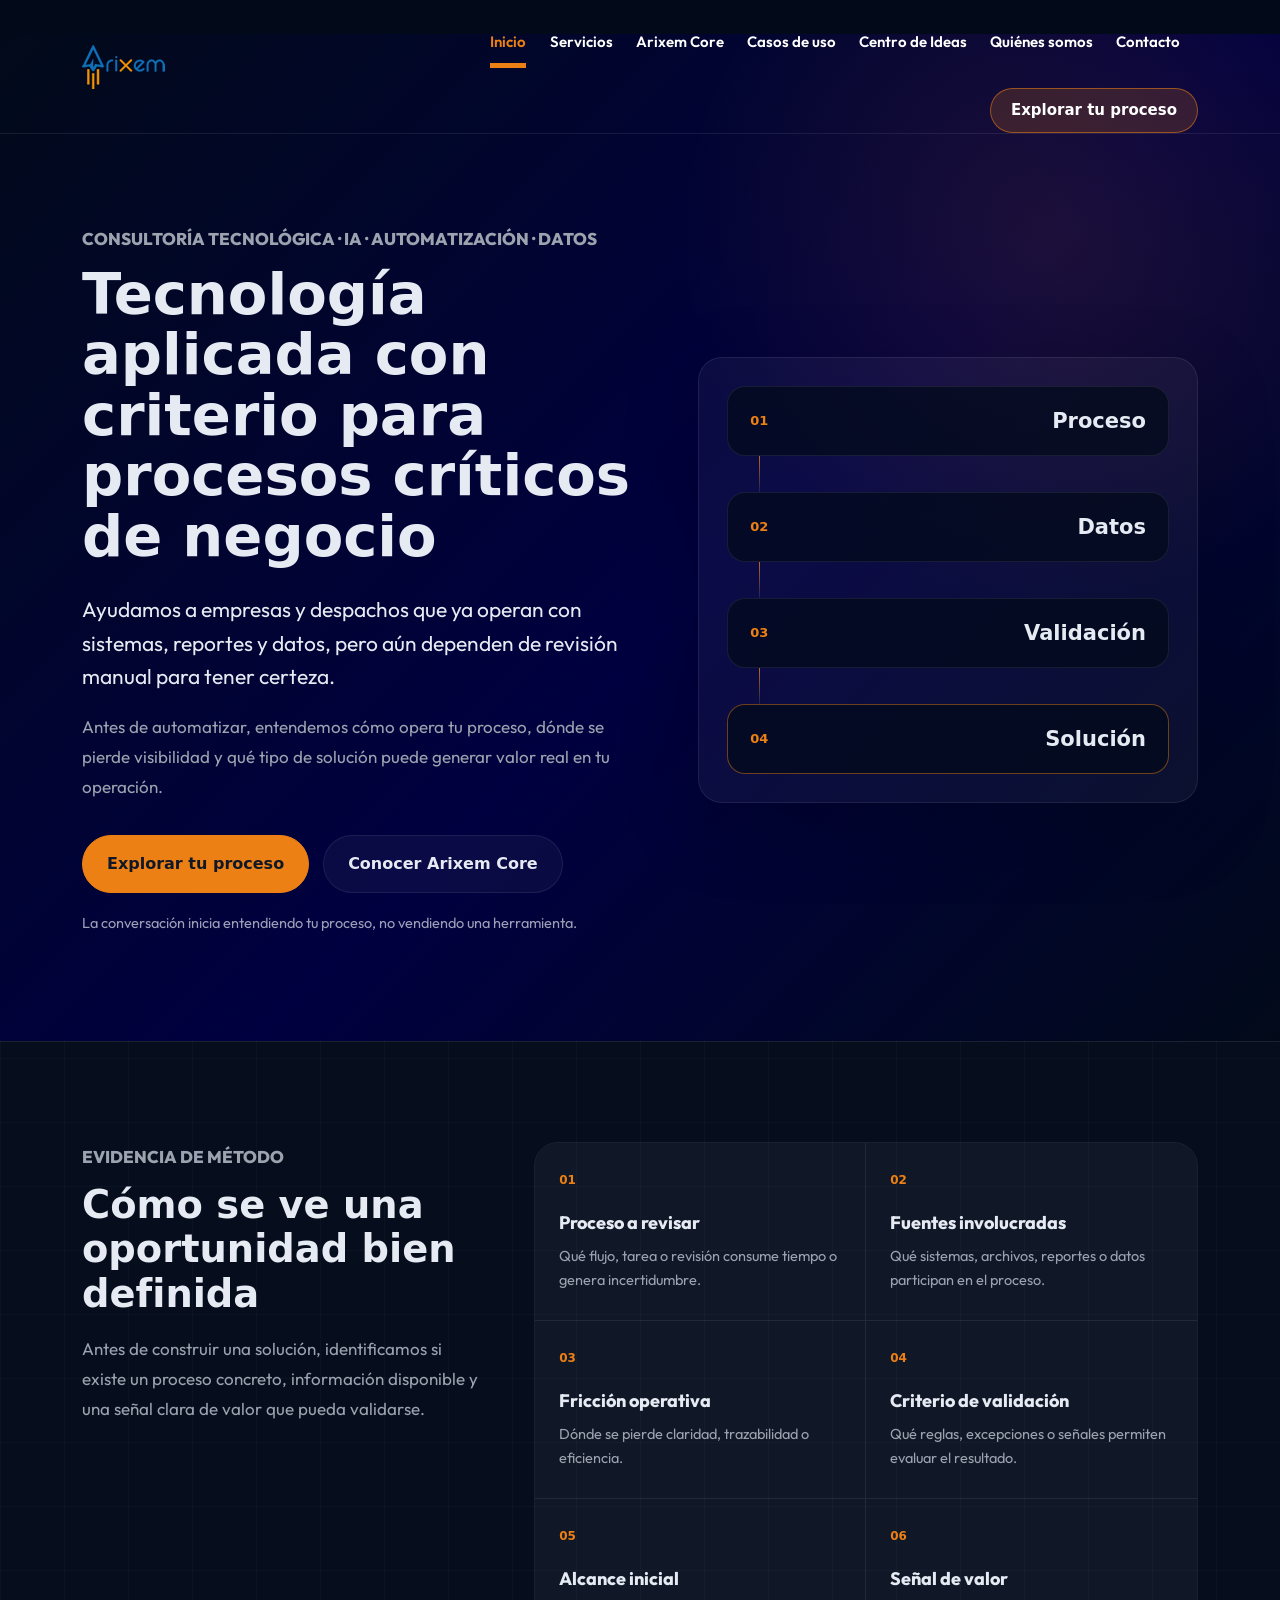
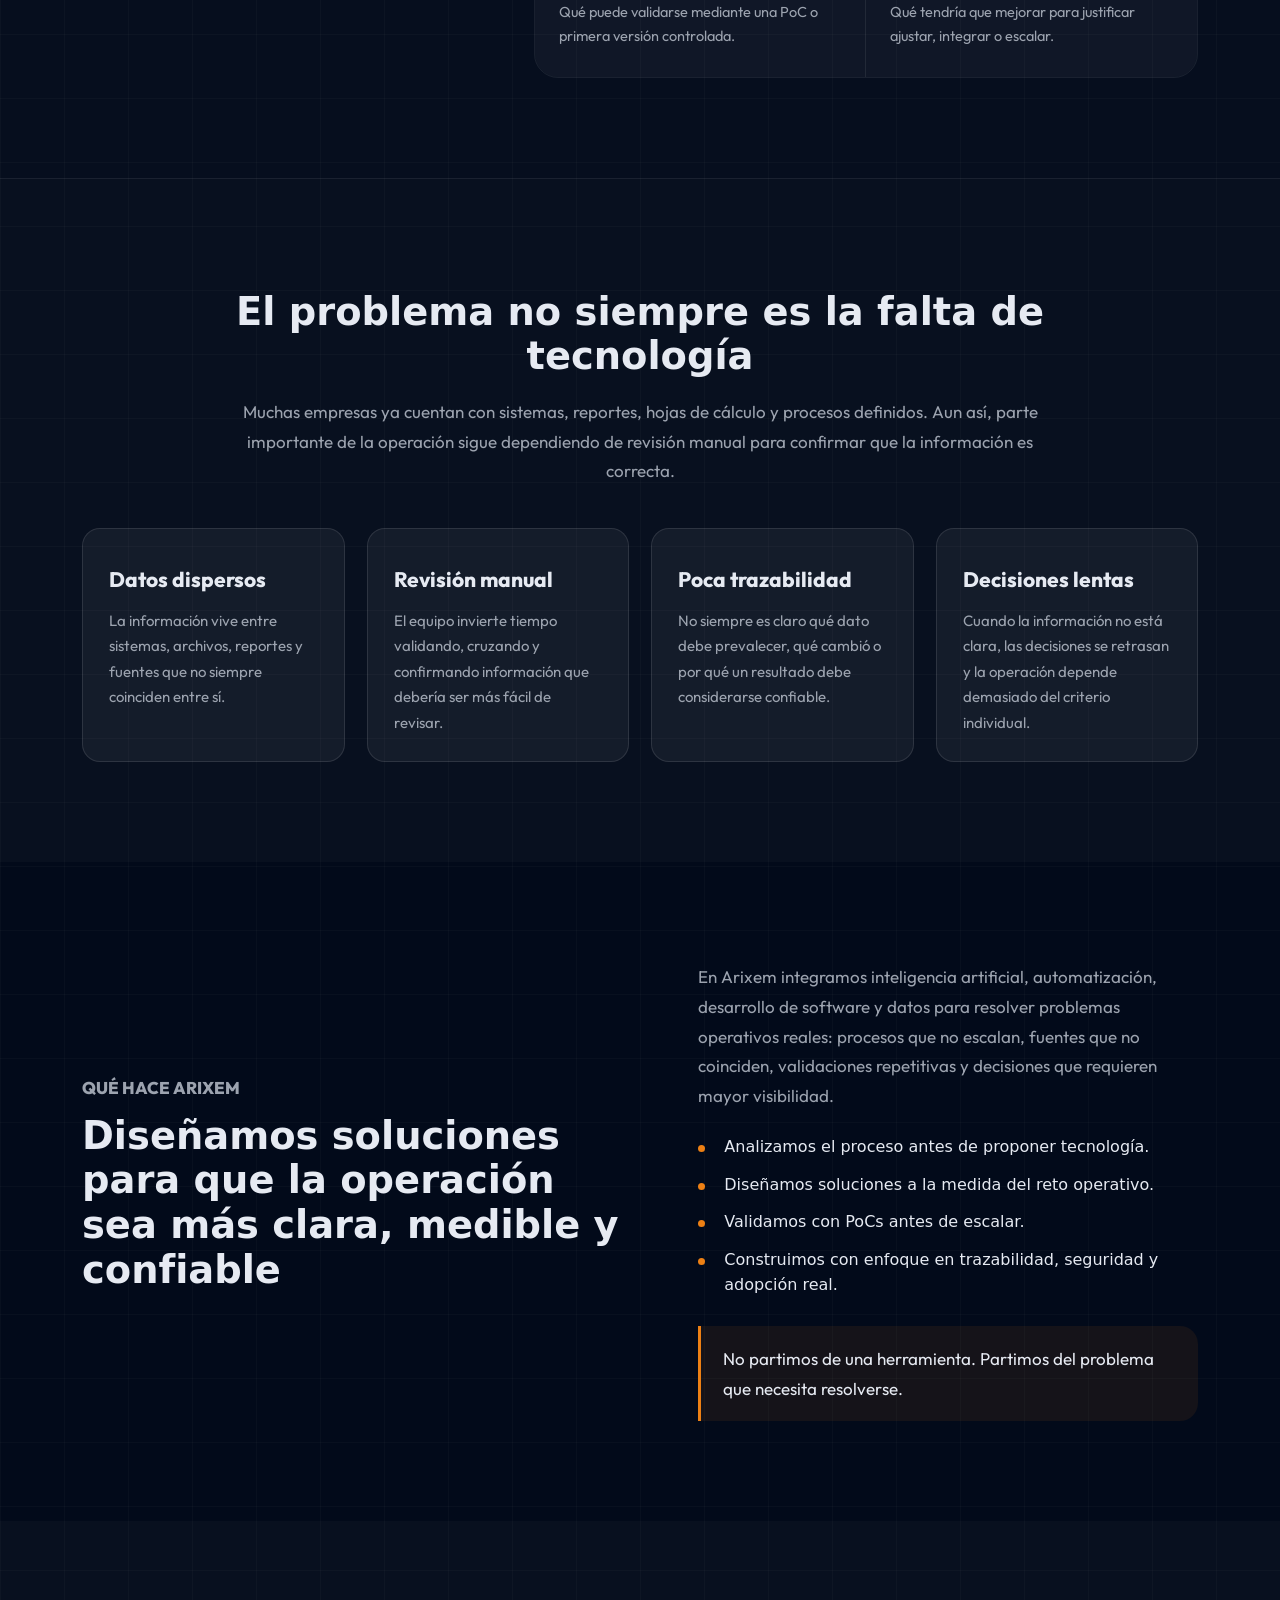
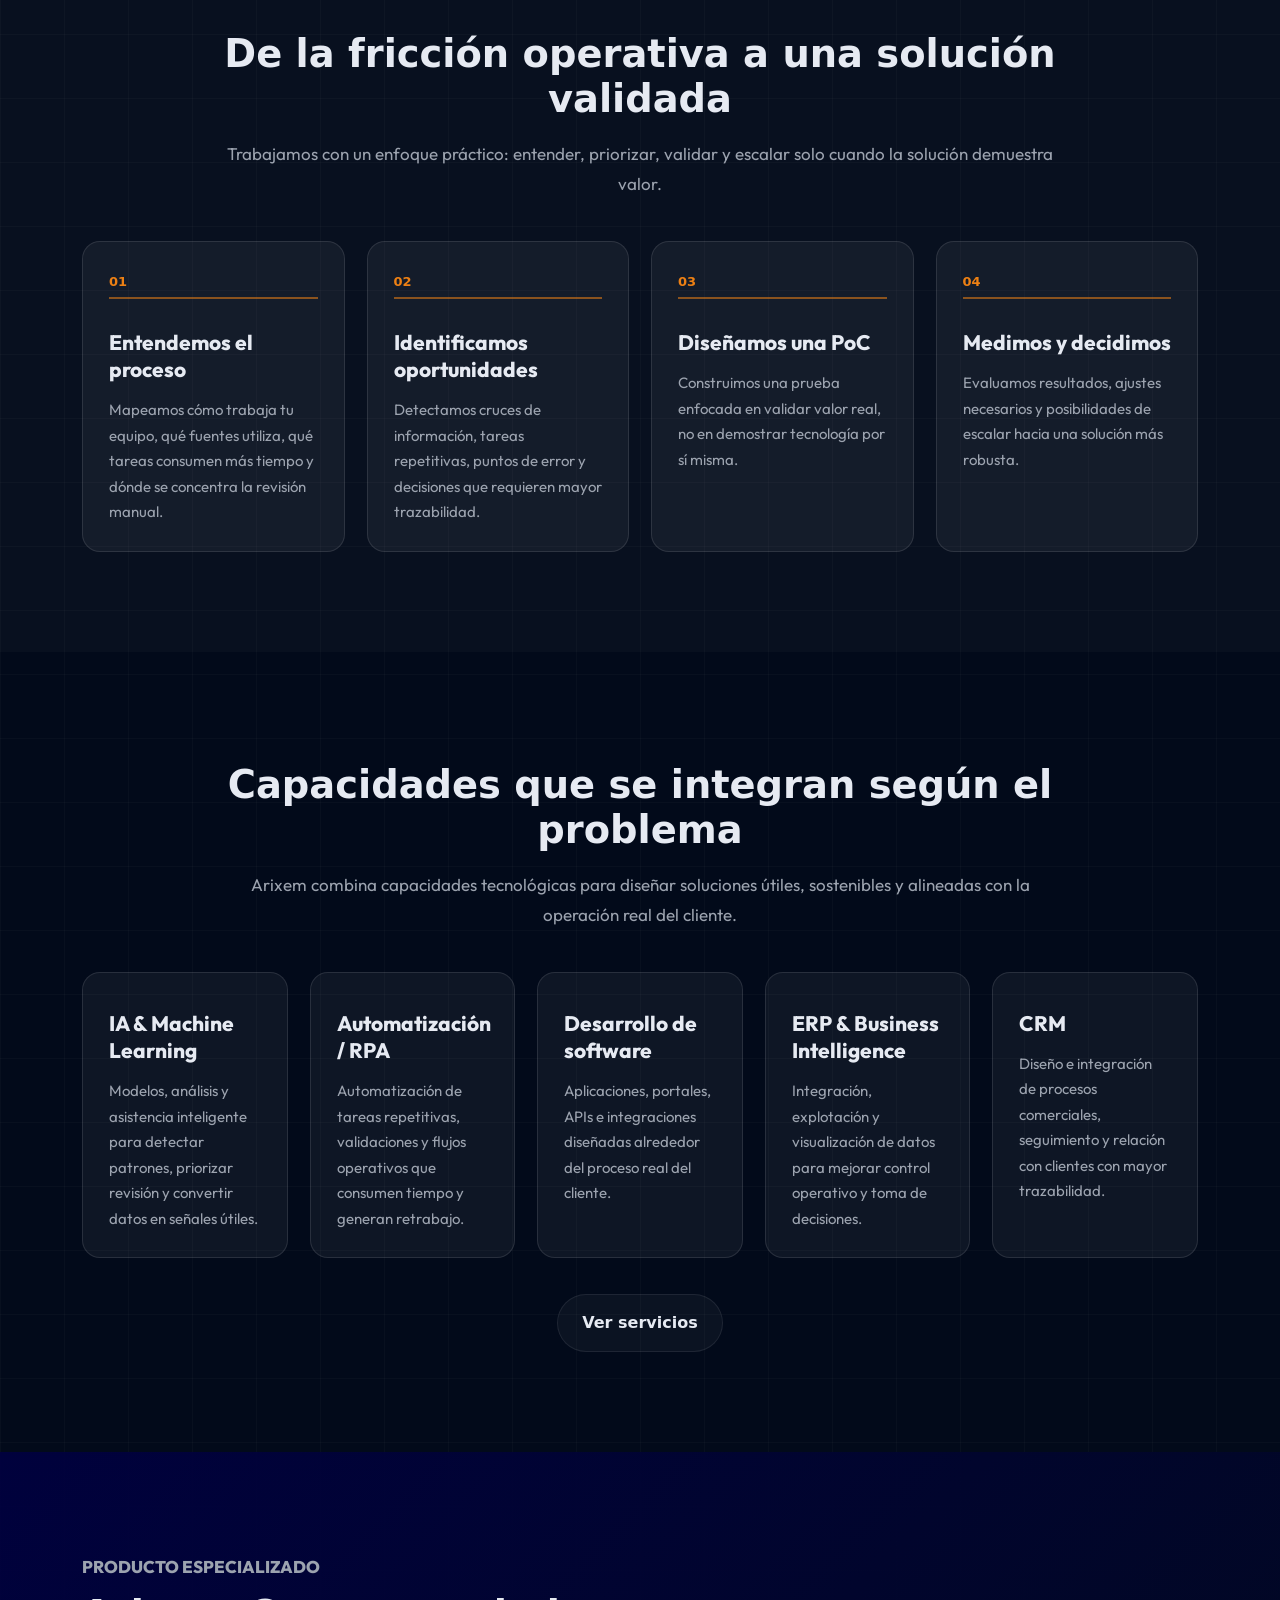
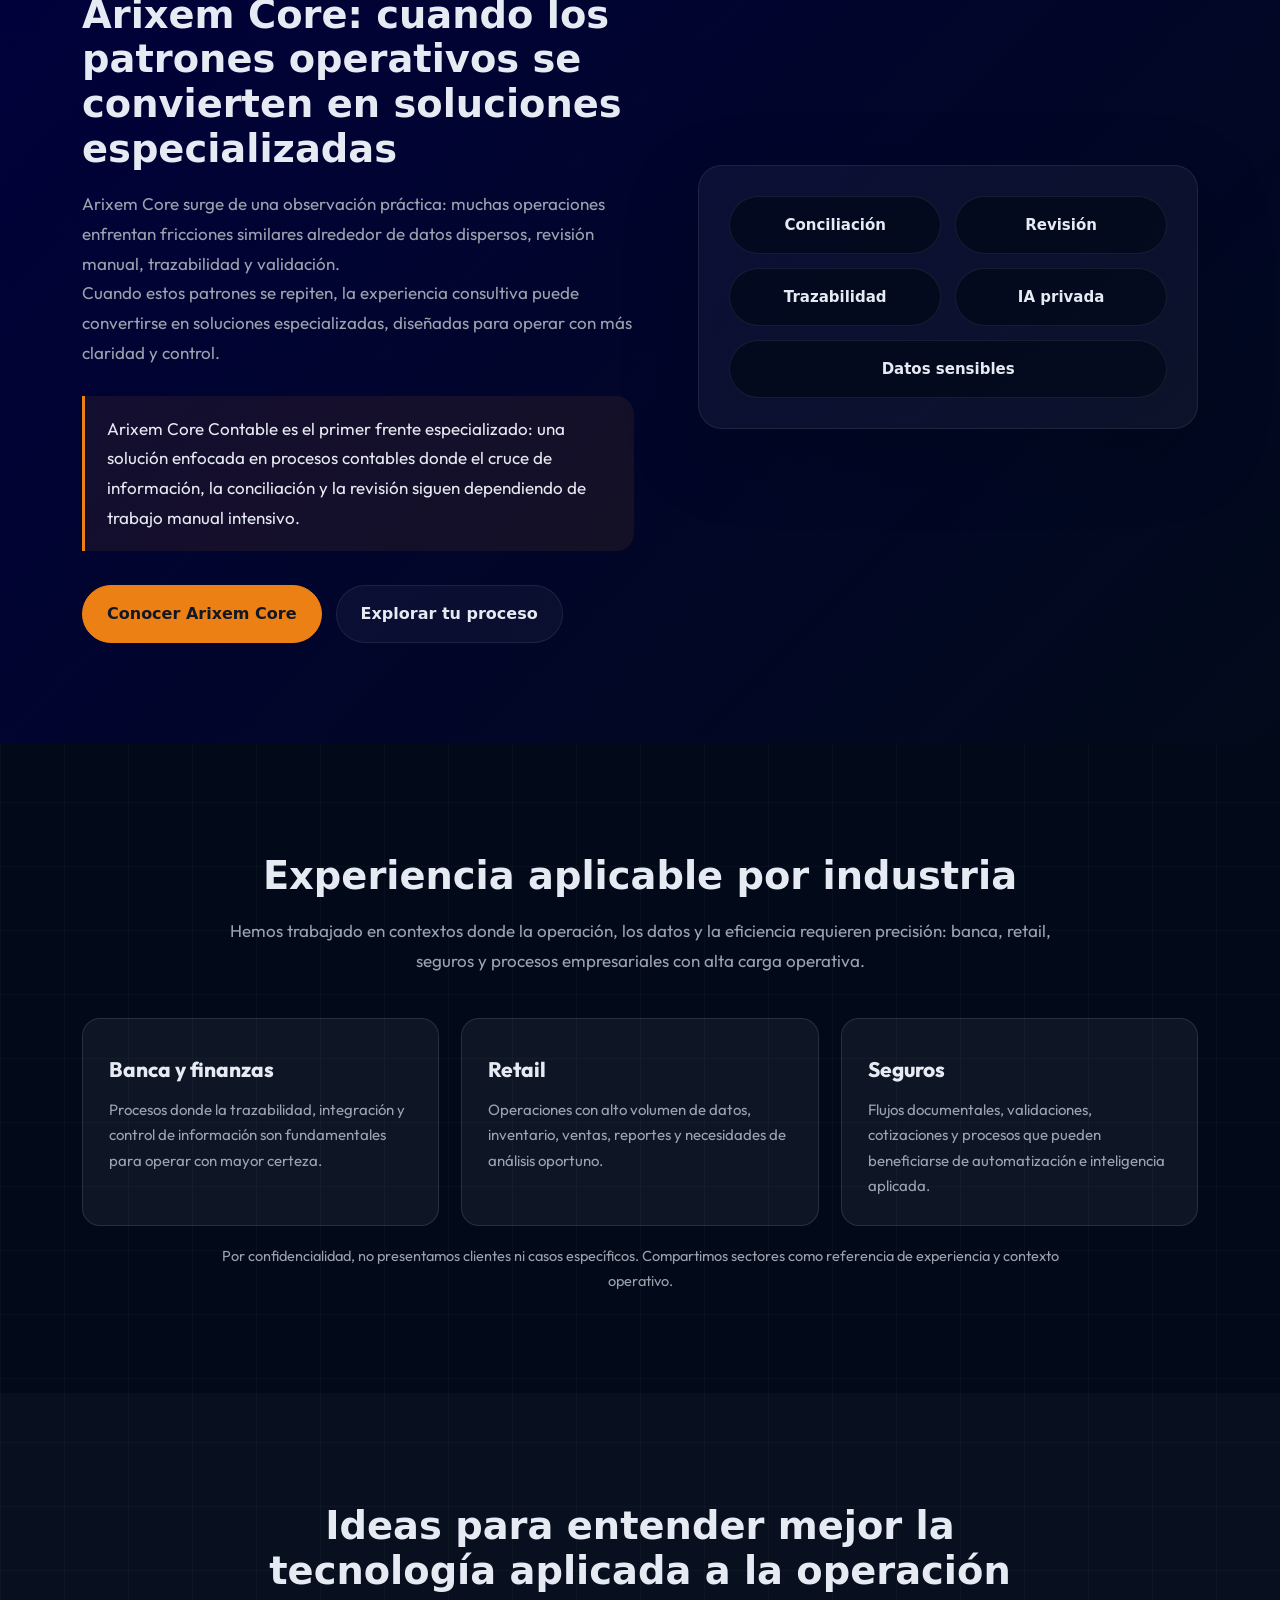
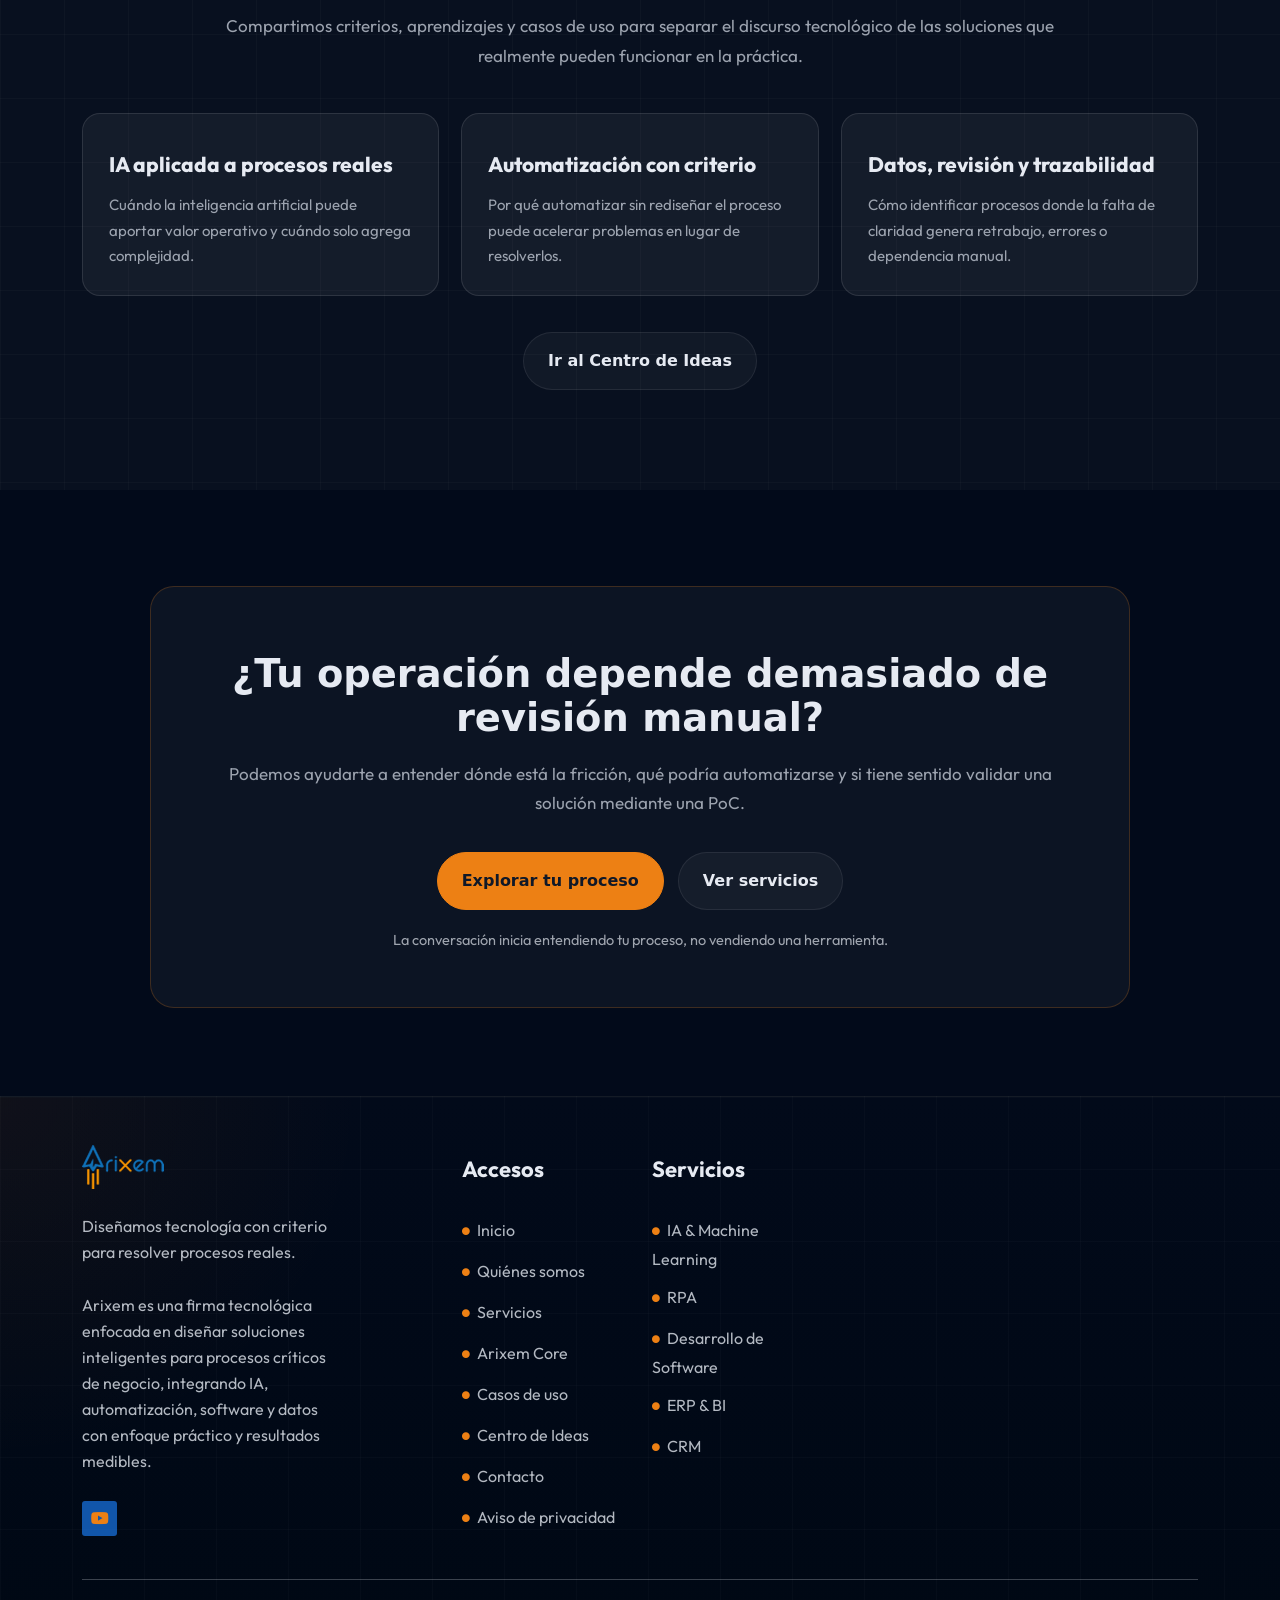
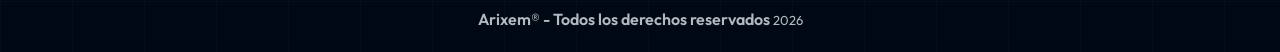
==== commit f7ade9ec: "feat: agregar estado activo al menu de navegacion Cada pagina marca su propio link en el nav (deskto" ====
--- a/index.html
+++ b/index.html
@@ -26,7 +26,6 @@
         <link rel="stylesheet" href="assets/css/theme-default.css" type="text/css" media="all" />
         <link rel="stylesheet" href="assets/css/meanmenu.min.css" type="text/css" media="all" />
         <link rel="stylesheet" href="assets/css/owl.transitions.css" type="text/css" media="all" />
-        <link rel="stylesheet" href="venobox/venobox.css" type="text/css" media="all" />
         <link rel="stylesheet" href="assets/css/bootstrap-icons.css" type="text/css" media="all" />
         <link rel="stylesheet" href="assets/css/style.css" type="text/css" media="all" />
         <link rel="stylesheet" href="assets/css/responsive.css" type="text/css" media="all" />
@@ -133,7 +132,7 @@
                     <div class="col-lg-10">
                         <nav class="Technology_menu">
                             <ul class="nav_scroll">
-                                <li><a href="index.html">Inicio</a></li>
+                                <li><a href="index.html" class="active" aria-current="page">Inicio</a></li>
                                 <li><a href="service.html">Servicios</a></li>
                                 <li><a href="https://www.arixemcore.com/">Arixem Core</a></li>
                                 <li><a href="cases.html">Casos de uso</a></li>
@@ -157,7 +156,7 @@
             <div class="mobile-menu">
                 <nav class="Technology_menu">
                     <ul class="nav_scroll">
-                        <li><a href="index.html">Inicio</a></li>
+                        <li><a href="index.html" class="active" aria-current="page">Inicio</a></li>
                         <li><a href="service.html">Servicios</a></li>
                         <li><a href="https://www.arixemcore.com/">Arixem Core</a></li>
                         <li><a href="cases.html">Casos de uso</a></li>
--- a/assets/css/style.css
+++ b/assets/css/style.css
@@ -3091,7 +3091,9 @@
 }
 
 .arx-home .Technology_menu > ul > li > a:hover,
-.arx-home .sticky .Technology_menu > ul > li > a:hover {
+.arx-home .sticky .Technology_menu > ul > li > a:hover,
+.arx-home .Technology_menu > ul > li > a.active,
+.arx-home .sticky .Technology_menu > ul > li > a.active {
     border-bottom-color: var(--arixem-orange);
     color: var(--arixem-orange) !important;
 }
@@ -3621,7 +3623,9 @@
 }
 
 .arx-services .Technology_menu > ul > li > a:hover,
-.arx-services .sticky .Technology_menu > ul > li > a:hover {
+.arx-services .sticky .Technology_menu > ul > li > a:hover,
+.arx-services .Technology_menu > ul > li > a.active,
+.arx-services .sticky .Technology_menu > ul > li > a.active {
     border-bottom-color: var(--arixem-orange);
     color: var(--arixem-orange) !important;
 }
@@ -3959,7 +3963,9 @@
 }
 
 .arx-about .Technology_menu > ul > li > a:hover,
-.arx-about .sticky .Technology_menu > ul > li > a:hover {
+.arx-about .sticky .Technology_menu > ul > li > a:hover,
+.arx-about .Technology_menu > ul > li > a.active,
+.arx-about .sticky .Technology_menu > ul > li > a.active {
     border-bottom-color: var(--arixem-orange);
     color: var(--arixem-orange) !important;
 }
@@ -4194,7 +4200,9 @@
 }
 
 .arx-cases .Technology_menu > ul > li > a:hover,
-.arx-cases .sticky .Technology_menu > ul > li > a:hover {
+.arx-cases .sticky .Technology_menu > ul > li > a:hover,
+.arx-cases .Technology_menu > ul > li > a.active,
+.arx-cases .sticky .Technology_menu > ul > li > a.active {
     border-bottom-color: var(--arixem-orange);
     color: var(--arixem-orange) !important;
 }
@@ -4631,7 +4639,9 @@
 }
 
 .arx-ideas .Technology_menu > ul > li > a:hover,
-.arx-ideas .sticky .Technology_menu > ul > li > a:hover {
+.arx-ideas .sticky .Technology_menu > ul > li > a:hover,
+.arx-ideas .Technology_menu > ul > li > a.active,
+.arx-ideas .sticky .Technology_menu > ul > li > a.active {
     border-bottom-color: var(--arixem-orange);
     color: var(--arixem-orange) !important;
 }
@@ -4983,7 +4993,9 @@
 }
 
 .arx-article .Technology_menu > ul > li > a:hover,
-.arx-article .sticky .Technology_menu > ul > li > a:hover {
+.arx-article .sticky .Technology_menu > ul > li > a:hover,
+.arx-article .Technology_menu > ul > li > a.active,
+.arx-article .sticky .Technology_menu > ul > li > a.active {
     border-bottom-color: var(--arixem-orange);
     color: var(--arixem-orange) !important;
 }
@@ -5356,7 +5368,9 @@
 }
 
 .arx-contact .Technology_menu > ul > li > a:hover,
-.arx-contact .sticky .Technology_menu > ul > li > a:hover {
+.arx-contact .sticky .Technology_menu > ul > li > a:hover,
+.arx-contact .Technology_menu > ul > li > a.active,
+.arx-contact .sticky .Technology_menu > ul > li > a.active {
     border-bottom-color: var(--arixem-orange);
     color: var(--arixem-orange) !important;
 }
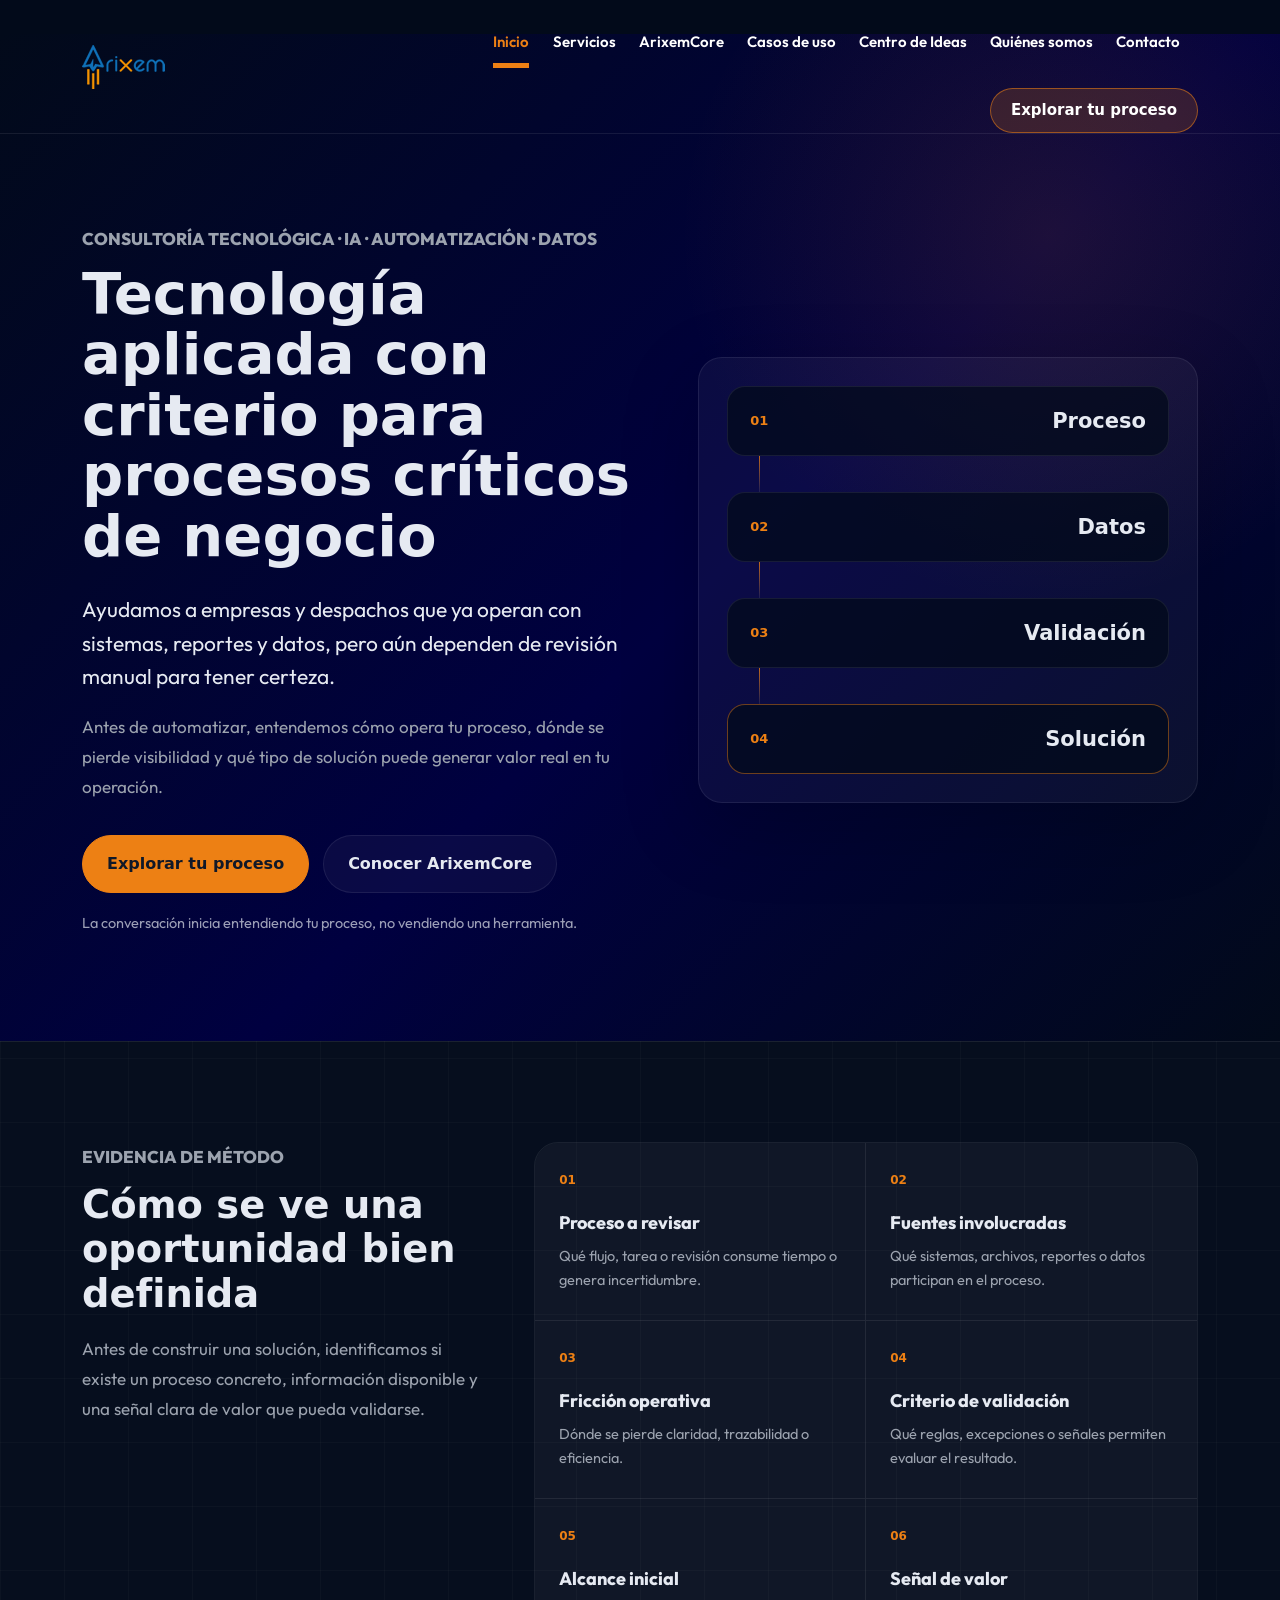
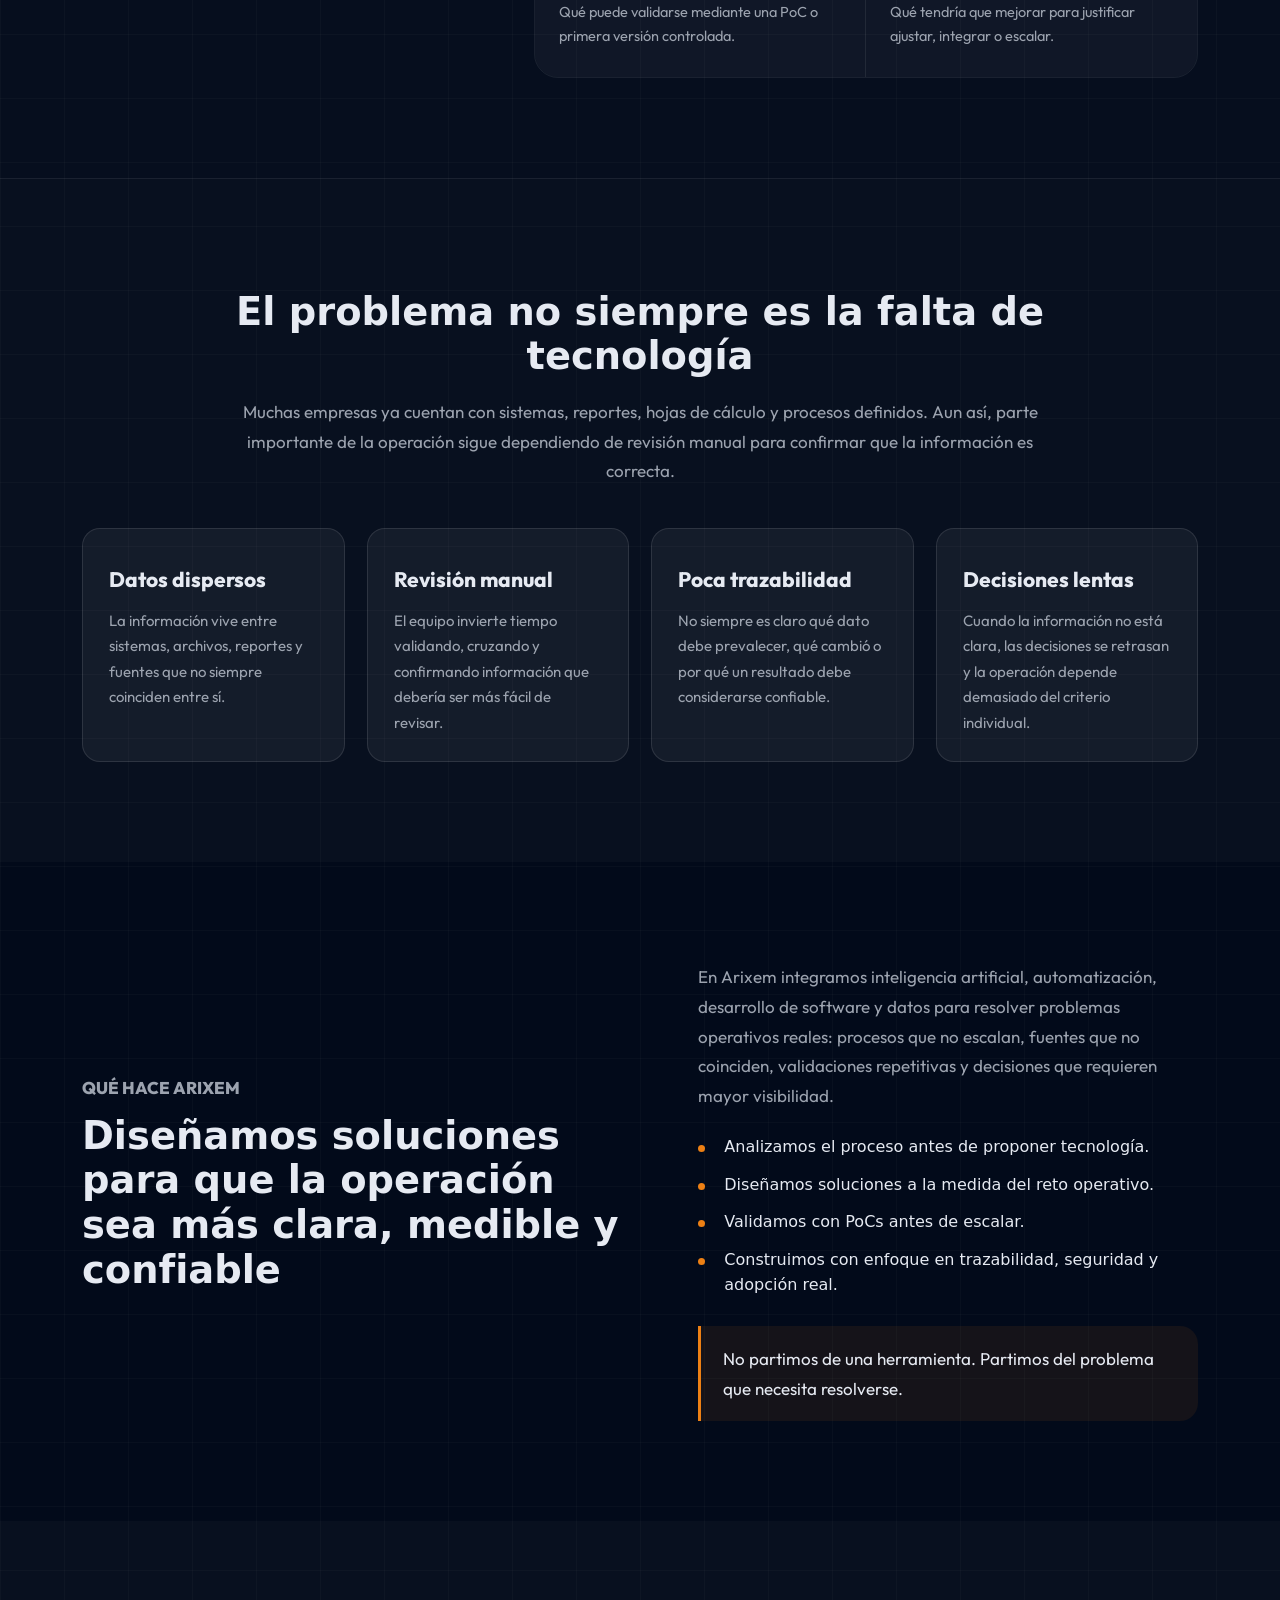
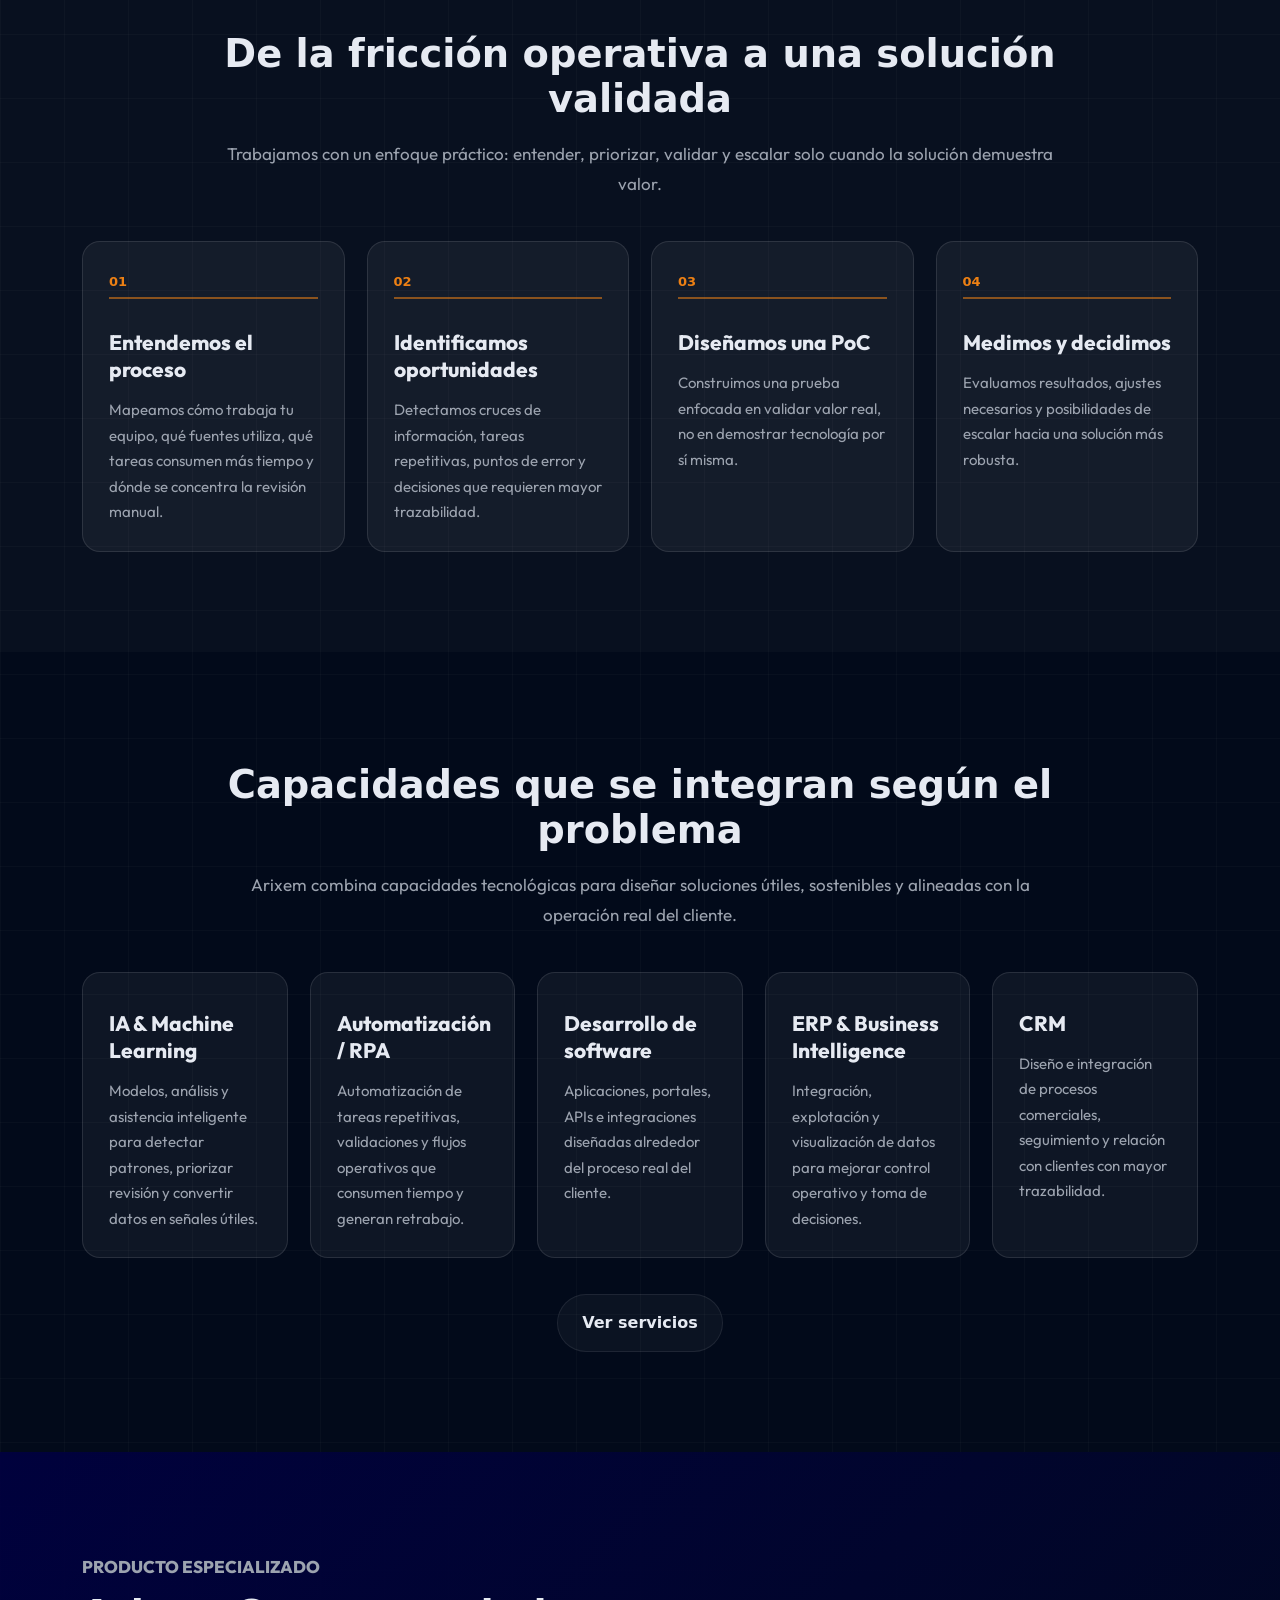
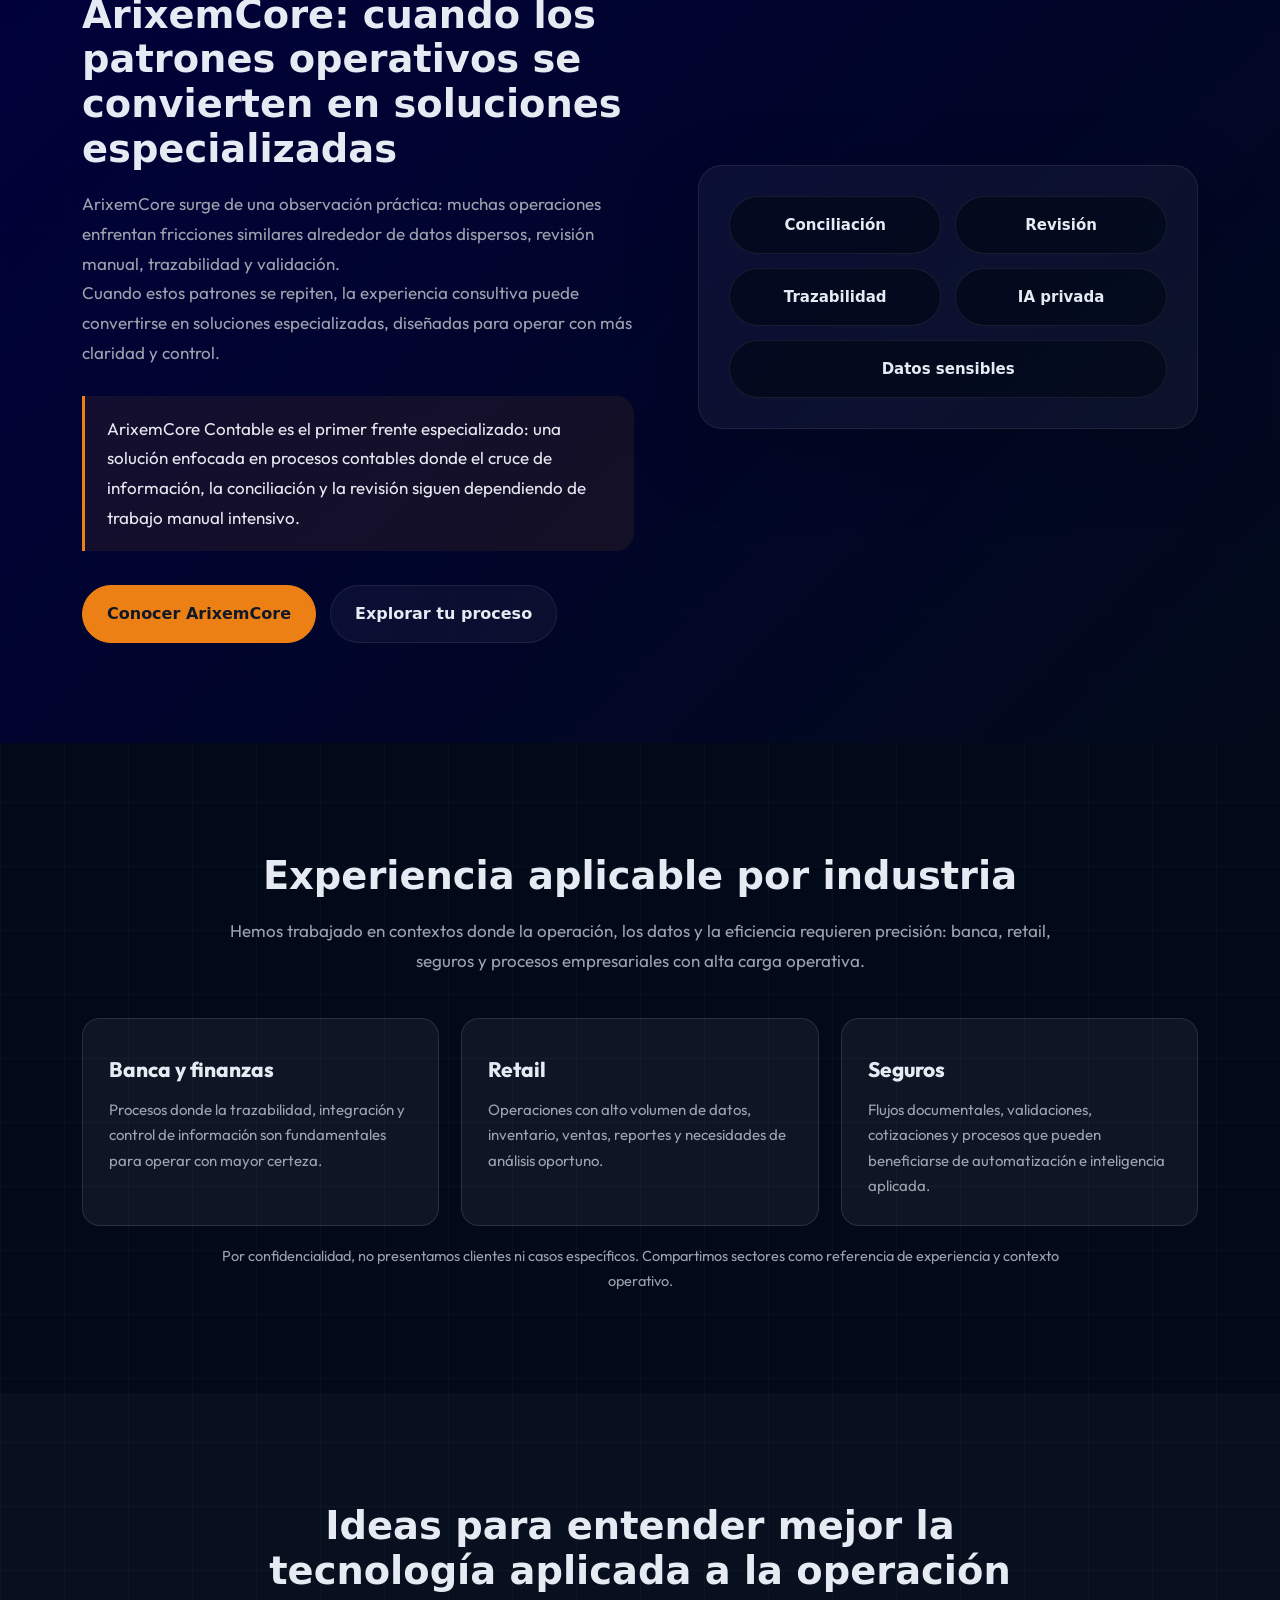
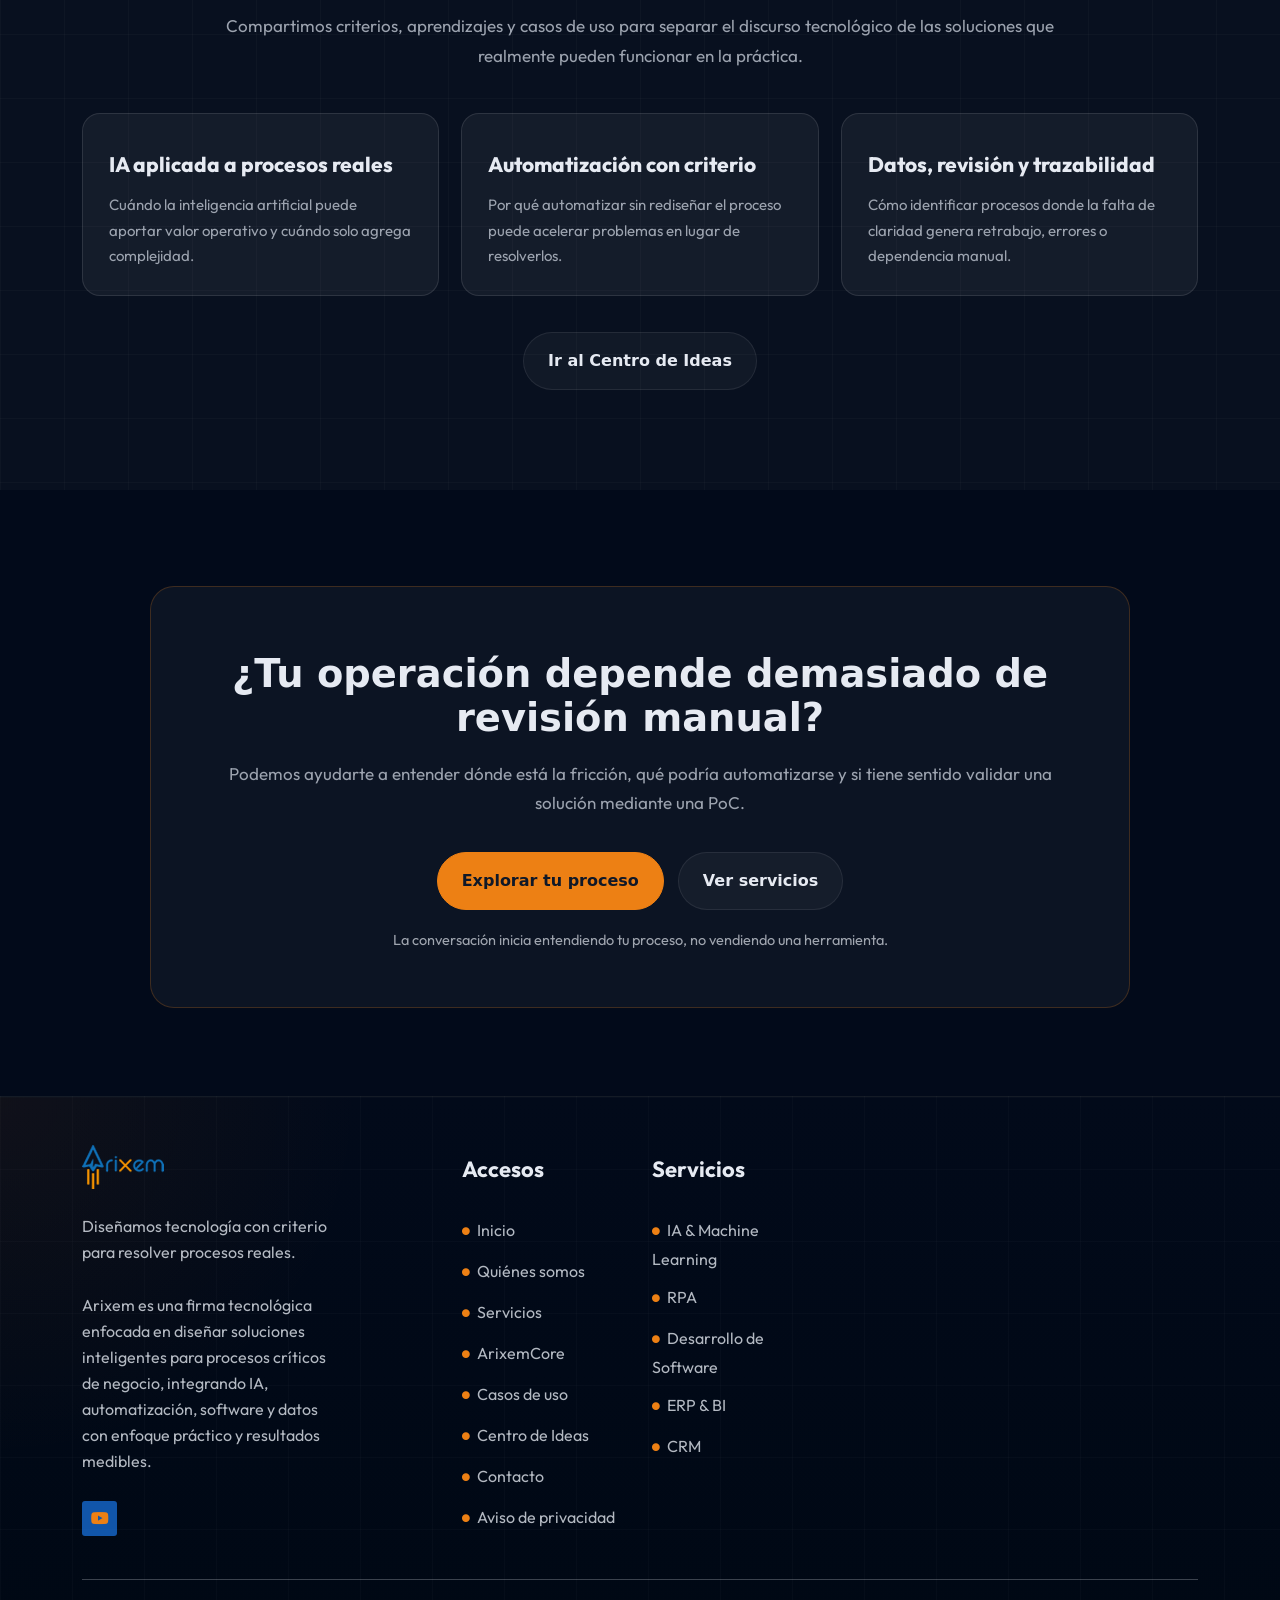
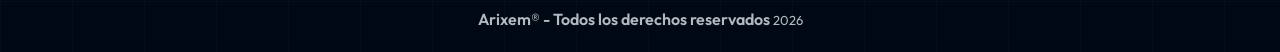
==== commit 05be57a1: "fix: unificar marca ArixemCore sin espacio en todas las paginas" ====
--- a/index.html
+++ b/index.html
@@ -34,31 +34,6 @@
     </head>
 
     <body class="arx-home">
-        <div class="loader_bg">
-            <div class="main-page">
-                <div class="loader">
-                    <div class="spin-blend"></div>
-                    <div class="spin-blend"></div>
-                    <div class="spin-blend"></div>
-                    <div class="spin-blend"></div>
-                    <div class="spin-blend"></div>
-                </div>
-                <div class="loading-text">
-                    <div class="letter">C</div>
-                    <div class="letter">a</div>
-                    <div class="letter">r</div>
-                    <div class="letter">g</div>
-                    <div class="letter">a</div>
-                    <div class="letter">n</div>
-                    <div class="letter">d</div>
-                    <div class="letter">o</div>
-                    <div class="letter">.</div>
-                    <div class="letter">.</div>
-                    <div class="letter">.</div>
-                </div>
-            </div>
-        </div>
-
         <div class="xs-sidebar-group info-group">
             <div class="xs-overlay xs-bg-black"></div>
             <div class="xs-sidebar-widget">
@@ -134,7 +109,7 @@
                             <ul class="nav_scroll">
                                 <li><a href="index.html" class="active" aria-current="page">Inicio</a></li>
                                 <li><a href="service.html">Servicios</a></li>
-                                <li><a href="https://www.arixemcore.com/">Arixem Core</a></li>
+                                <li><a href="https://www.arixemcore.com/">ArixemCore</a></li>
                                 <li><a href="cases.html">Casos de uso</a></li>
                                 <li><a href="ideas.html">Centro de Ideas</a></li>
                                 <li><a href="about.html">Quiénes somos</a></li>
@@ -158,7 +133,7 @@
                     <ul class="nav_scroll">
                         <li><a href="index.html" class="active" aria-current="page">Inicio</a></li>
                         <li><a href="service.html">Servicios</a></li>
-                        <li><a href="https://www.arixemcore.com/">Arixem Core</a></li>
+                        <li><a href="https://www.arixemcore.com/">ArixemCore</a></li>
                         <li><a href="cases.html">Casos de uso</a></li>
                         <li><a href="ideas.html">Centro de Ideas</a></li>
                         <li><a href="about.html">Quiénes somos</a></li>
@@ -187,7 +162,7 @@
                             <div class="arx-actions">
                                 <a class="arx-btn arx-btn-primary" href="contact.html">Explorar tu proceso</a>
                                 <a class="arx-btn arx-btn-secondary" href="https://www.arixemcore.com/"
-                                    >Conocer Arixem Core</a
+                                    >Conocer ArixemCore</a
                                 >
                             </div>
                             <p class="arx-microcopy">
@@ -434,9 +409,9 @@
                     <div class="arx-core-grid">
                         <div>
                             <p class="arx-eyebrow">Producto especializado</p>
-                            <h2>Arixem Core: cuando los patrones operativos se convierten en soluciones especializadas</h2>
-                            <p>
-                                Arixem Core surge de una observación práctica: muchas operaciones enfrentan
+                            <h2>ArixemCore: cuando los patrones operativos se convierten en soluciones especializadas</h2>
+                            <p>
+                                ArixemCore surge de una observación práctica: muchas operaciones enfrentan
                                 fricciones similares alrededor de datos dispersos, revisión manual, trazabilidad y
                                 validación.
                             </p>
@@ -445,18 +420,18 @@
                                 soluciones especializadas, diseñadas para operar con más claridad y control.
                             </p>
                             <p class="arx-callout">
-                                Arixem Core Contable es el primer frente especializado: una solución enfocada en
+                                ArixemCore Contable es el primer frente especializado: una solución enfocada en
                                 procesos contables donde el cruce de información, la conciliación y la revisión siguen
                                 dependiendo de trabajo manual intensivo.
                             </p>
                             <div class="arx-actions">
                                 <a class="arx-btn arx-btn-primary" href="https://www.arixemcore.com/"
-                                    >Conocer Arixem Core</a
+                                    >Conocer ArixemCore</a
                                 >
                                 <a class="arx-btn arx-btn-secondary" href="contact.html">Explorar tu proceso</a>
                             </div>
                         </div>
-                        <div class="arx-core-panel" aria-label="Áreas de enfoque de Arixem Core">
+                        <div class="arx-core-panel" aria-label="Áreas de enfoque de ArixemCore">
                             <span>Conciliación</span>
                             <span>Revisión</span>
                             <span>Trazabilidad</span>
@@ -608,7 +583,7 @@
                                     </li>
                                     <li>
                                         <a href="https://www.arixemcore.com/">
-                                            <span><i class="fas fa-circle"></i></span>Arixem Core</a
+                                            <span><i class="fas fa-circle"></i></span>ArixemCore</a
                                         >
                                     </li>
                                     <li>
--- a/assets/css/style.css
+++ b/assets/css/style.css
@@ -42,8 +42,7 @@
 31.  Blog Sidber Widget CSS
 32.  Case Study Details Css
 33.  Search Box Css
-34.  Loader Css
-35.  Custom Css
+34.  Custom Css
 =======================*/
 
 /*==============header-main-area-start=====================*/
@@ -2576,166 +2575,6 @@
 ul.social-box li a:hover {
     background: rgb(14, 89, 242);
     color: #fff;
-}
-
-/*=================== Loader Css================*/
-
-.loader-wrapper {
-    display: flex;
-    align-items: center;
-    justify-content: center;
-    height: 100vh;
-    background: rgb(14, 89, 242);
-    flex-direction: column;
-    gap: 20px;
-    position: absolute;
-    width: 100%;
-    z-index: 2;
-    -webkit-animation: spin 10s infinite;
-    -moz-animation: spin 10s infinite;
-    -o-animation: spin 10s infinite;
-    animation: spin 10s infinite;
-    -webkit-animation-delay: 0.05s;
-    animation-delay: 0.05s;
-}
-.main-page .loader {
-    position: relative;
-    width: 70px;
-    height: 70px;
-}
-.main-page .loader .spin-blend {
-    transform: rotateZ(90deg);
-    perspective: 1000px;
-    border-radius: 50%;
-    width: 70px;
-    height: 70px;
-    color: rgb(14, 89, 242);
-    position: absolute;
-    top: 0;
-    left: 0;
-}
-.main-page .loader .spin-blend:nth-child(2) {
-    transform: rotate(90deg);
-}
-.main-page .loader .spin-blend:nth-child(2) {
-    transform: rotate(220deg);
-}
-.main-page .loader .spin-blend:nth-child(3) {
-    transform: rotate(270deg);
-}
-.main-page .loader .spin-blend:nth-child(4) {
-    transform: rotate(310deg);
-}
-.main-page .loader .spin-blend:nth-child(5) {
-    transform: rotate(130deg);
-}
-.main-page .loader .spin-blend:before,
-.main-page .loader .spin-blend:after {
-    content: "";
-    display: block;
-    position: absolute;
-    top: 0;
-    left: 0;
-    width: inherit;
-    height: inherit;
-    border-radius: 50%;
-    transform: rotateX(70deg);
-    animation: 2s spin linear infinite;
-}
-.main-page .loader .spin-blend:after {
-    transform: rotateY(70deg);
-    animation-delay: 0.4s;
-}
-.main-page .loading-text {
-    color: #fff;
-    display: flex;
-    align-items: center;
-    margin-top: 20px;
-    gap: 3px;
-}
-.main-page .loading-text .letter {
-    animation: 2s bounce infinite;
-    transform: rotate(6deg);
-}
-.main-page .loading-text .letter:nth-child(2) {
-    animation-delay: 0.1s;
-}
-.main-page .loading-text .letter:nth-child(3) {
-    animation-delay: 0.2s;
-}
-.main-page .loading-text .letter:nth-child(4) {
-    animation-delay: 0.3s;
-}
-.main-page .loading-text .letter:nth-child(5) {
-    animation-delay: 0.4s;
-}
-.main-page .loading-text .letter:nth-child(6) {
-    animation-delay: 0.5s;
-}
-.main-page .loading-text .letter:nth-child(7) {
-    animation-delay: 0.6s;
-}
-.main-page .loading-text .letter:nth-child(8) {
-    animation-delay: 0.8s;
-}
-.main-page .loading-text .letter:nth-child(9) {
-    animation-delay: 1s;
-}
-.main-page .loading-text .letter:nth-child(10) {
-    animation-delay: 1.2s;
-}
-@keyframes spin {
-    0% {
-        box-shadow: 0.5em 0px 0 0px #fff;
-    }
-    12% {
-        box-shadow: 0.5em 0.5em 0 0 rgb(14, 89, 242);
-    }
-    25% {
-        box-shadow: 0 0.5em 0 0px #fff;
-    }
-    37% {
-        box-shadow: -0.5em 0.5em 0 0 rgb(14, 89, 242);
-    }
-    50% {
-        box-shadow: -0.5em 0 0 0 #fff;
-    }
-    62% {
-        box-shadow: -0.5em -0.5em 0 0 rgb(14, 89, 242);
-    }
-    75% {
-        box-shadow: 0px -0.5em 0 0 #fff;
-    }
-    87% {
-        box-shadow: 0.5em -0.5em 0 0 rgb(14, 89, 242);
-    }
-    100% {
-        box-shadow: 0.5em 0px 0 0px #fff;
-    }
-}
-@keyframes bounce {
-    0% {
-        transform: translateY(0px);
-    }
-    40% {
-        transform: translateY(-5px);
-    }
-    100% {
-        transform: translateY(0px);
-    }
-}
-
-.loader_bg {
-    position: fixed;
-    z-index: 9999;
-    background: #232323;
-    width: 100%;
-    height: 100%;
-    display: flex;
-    align-items: center;
-    text-align: center;
-    flex-direction: column;
-    justify-content: center;
 }
 
 /*==================Scrollup Button Section==================*/
@@ -4842,6 +4681,12 @@
     margin-top: auto;
 }
 
+.arx-ideas-video-card > div:not([class]) {
+    display: flex;
+    flex-direction: column;
+    flex-grow: 1;
+}
+
 .arx-ideas .arx-ideas-download-card .arx-btn {
     background: rgba(255, 255, 255, 0.035);
     border-color: rgba(255, 255, 255, 0.14);
